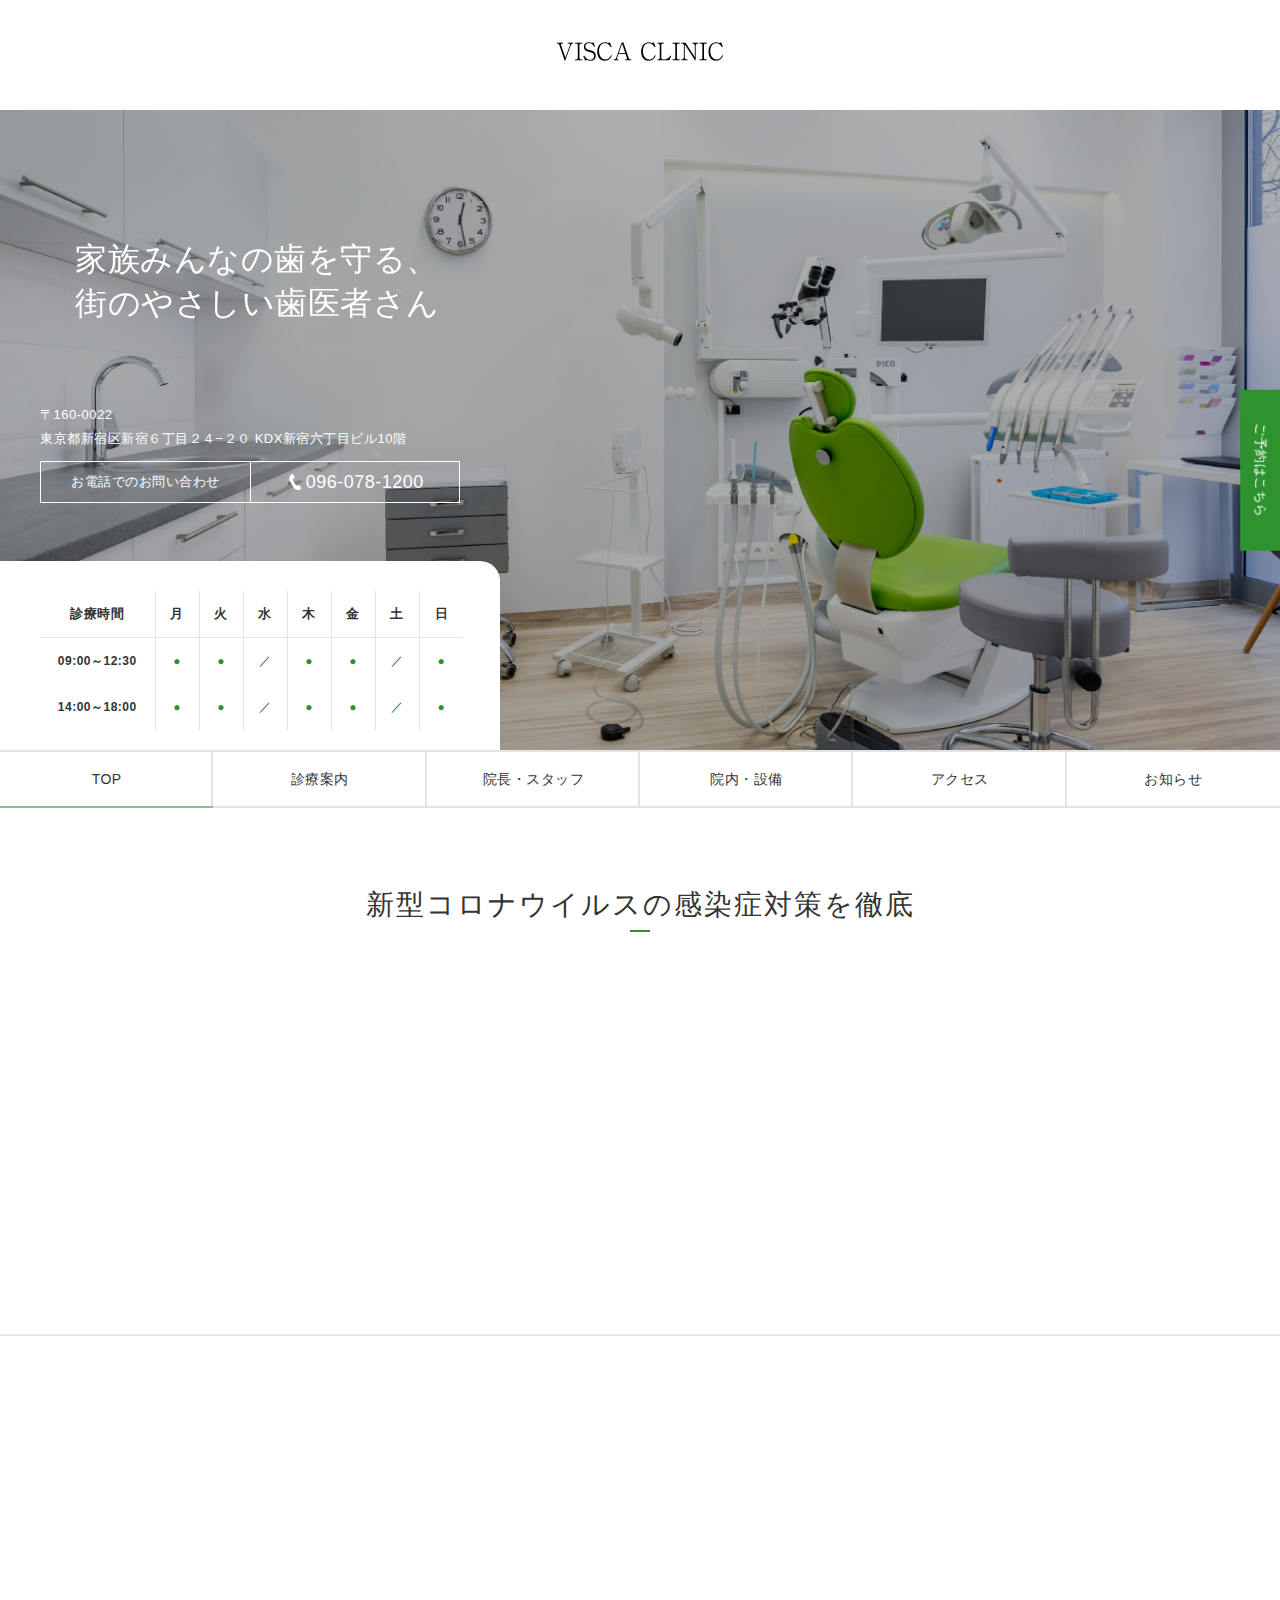
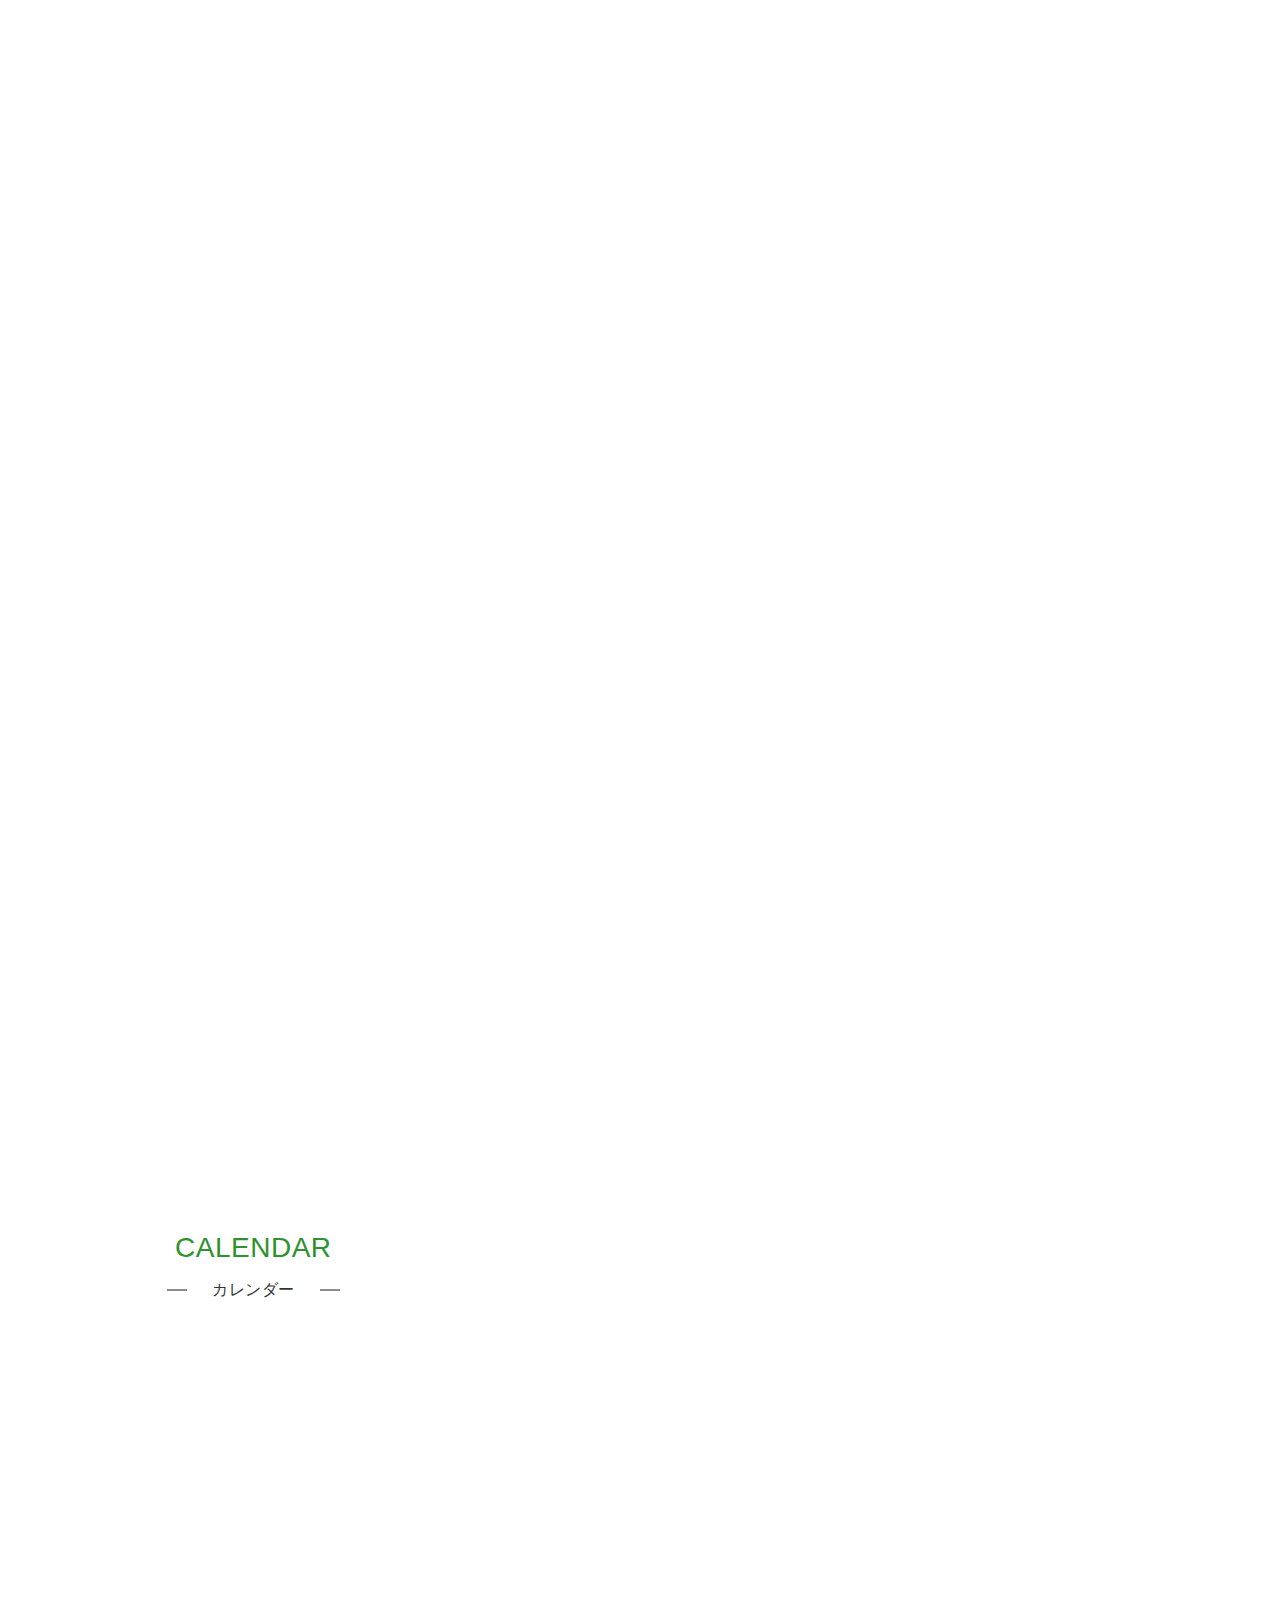
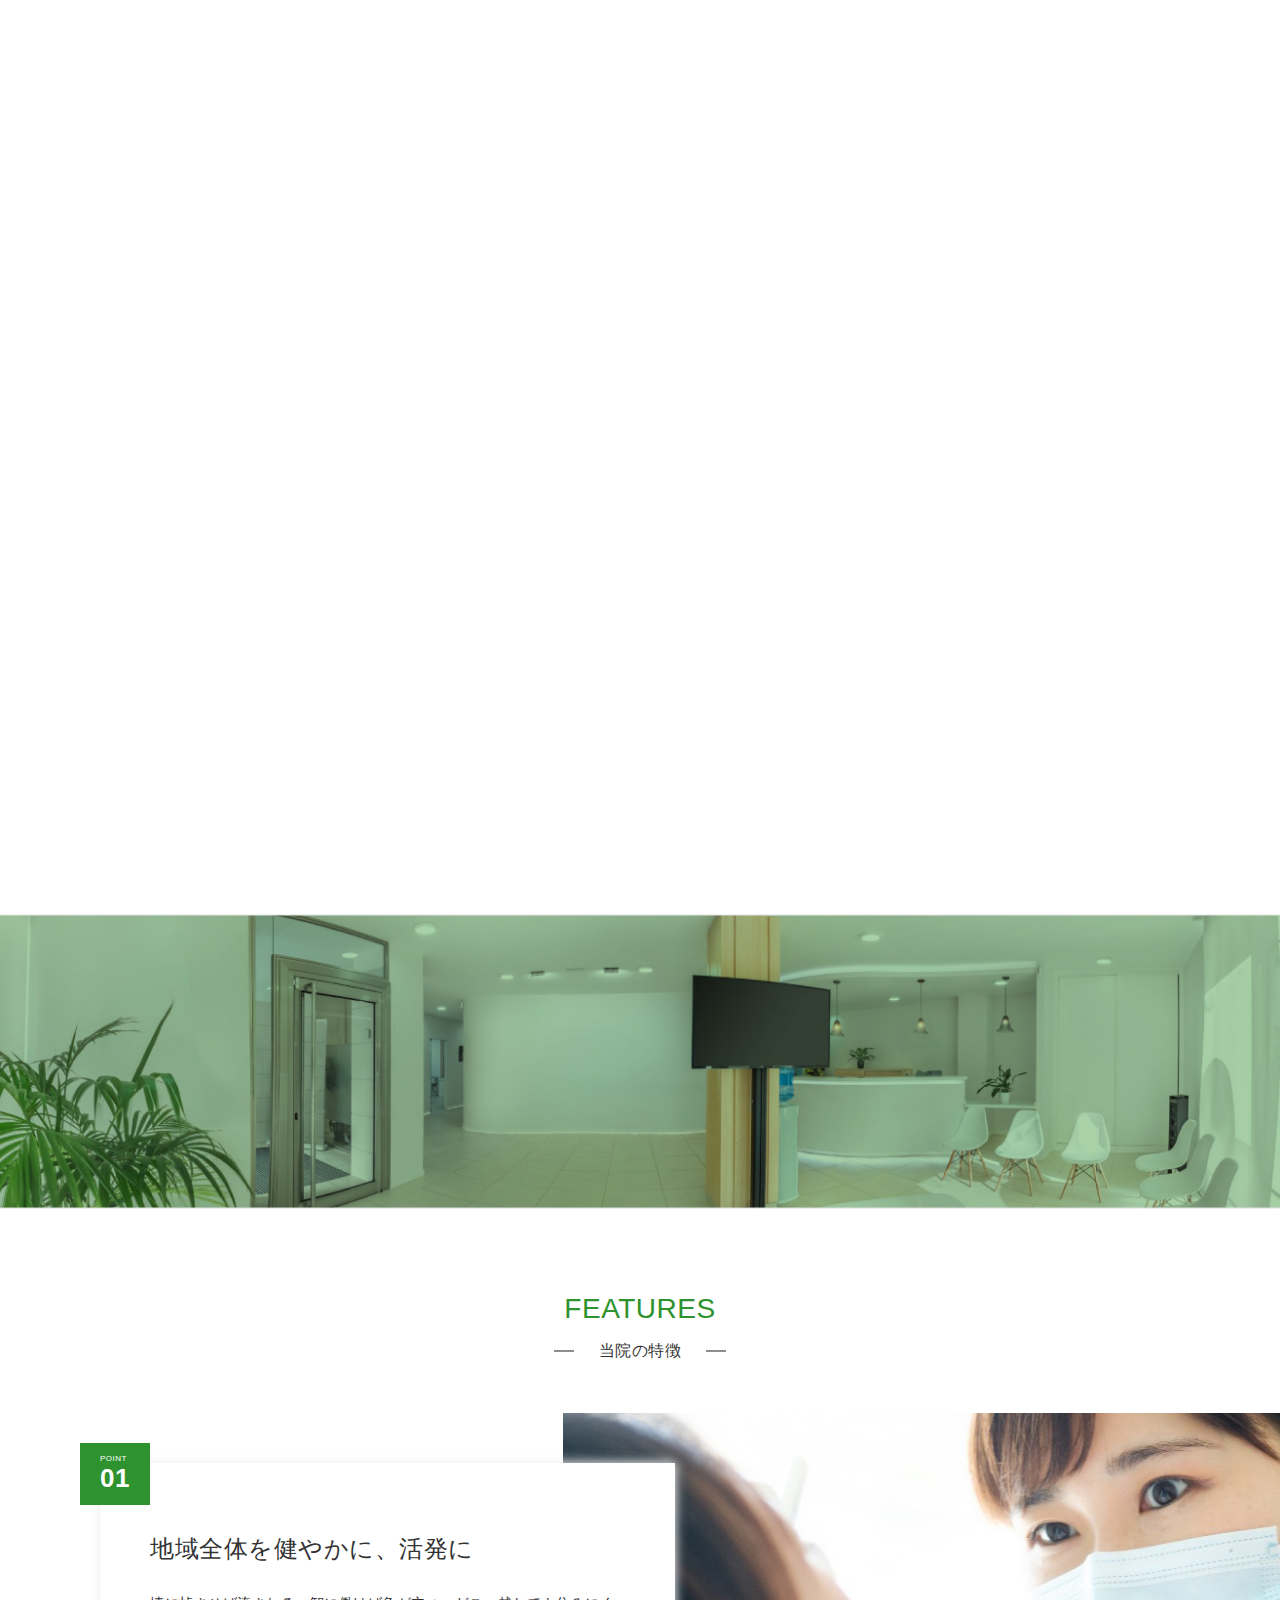
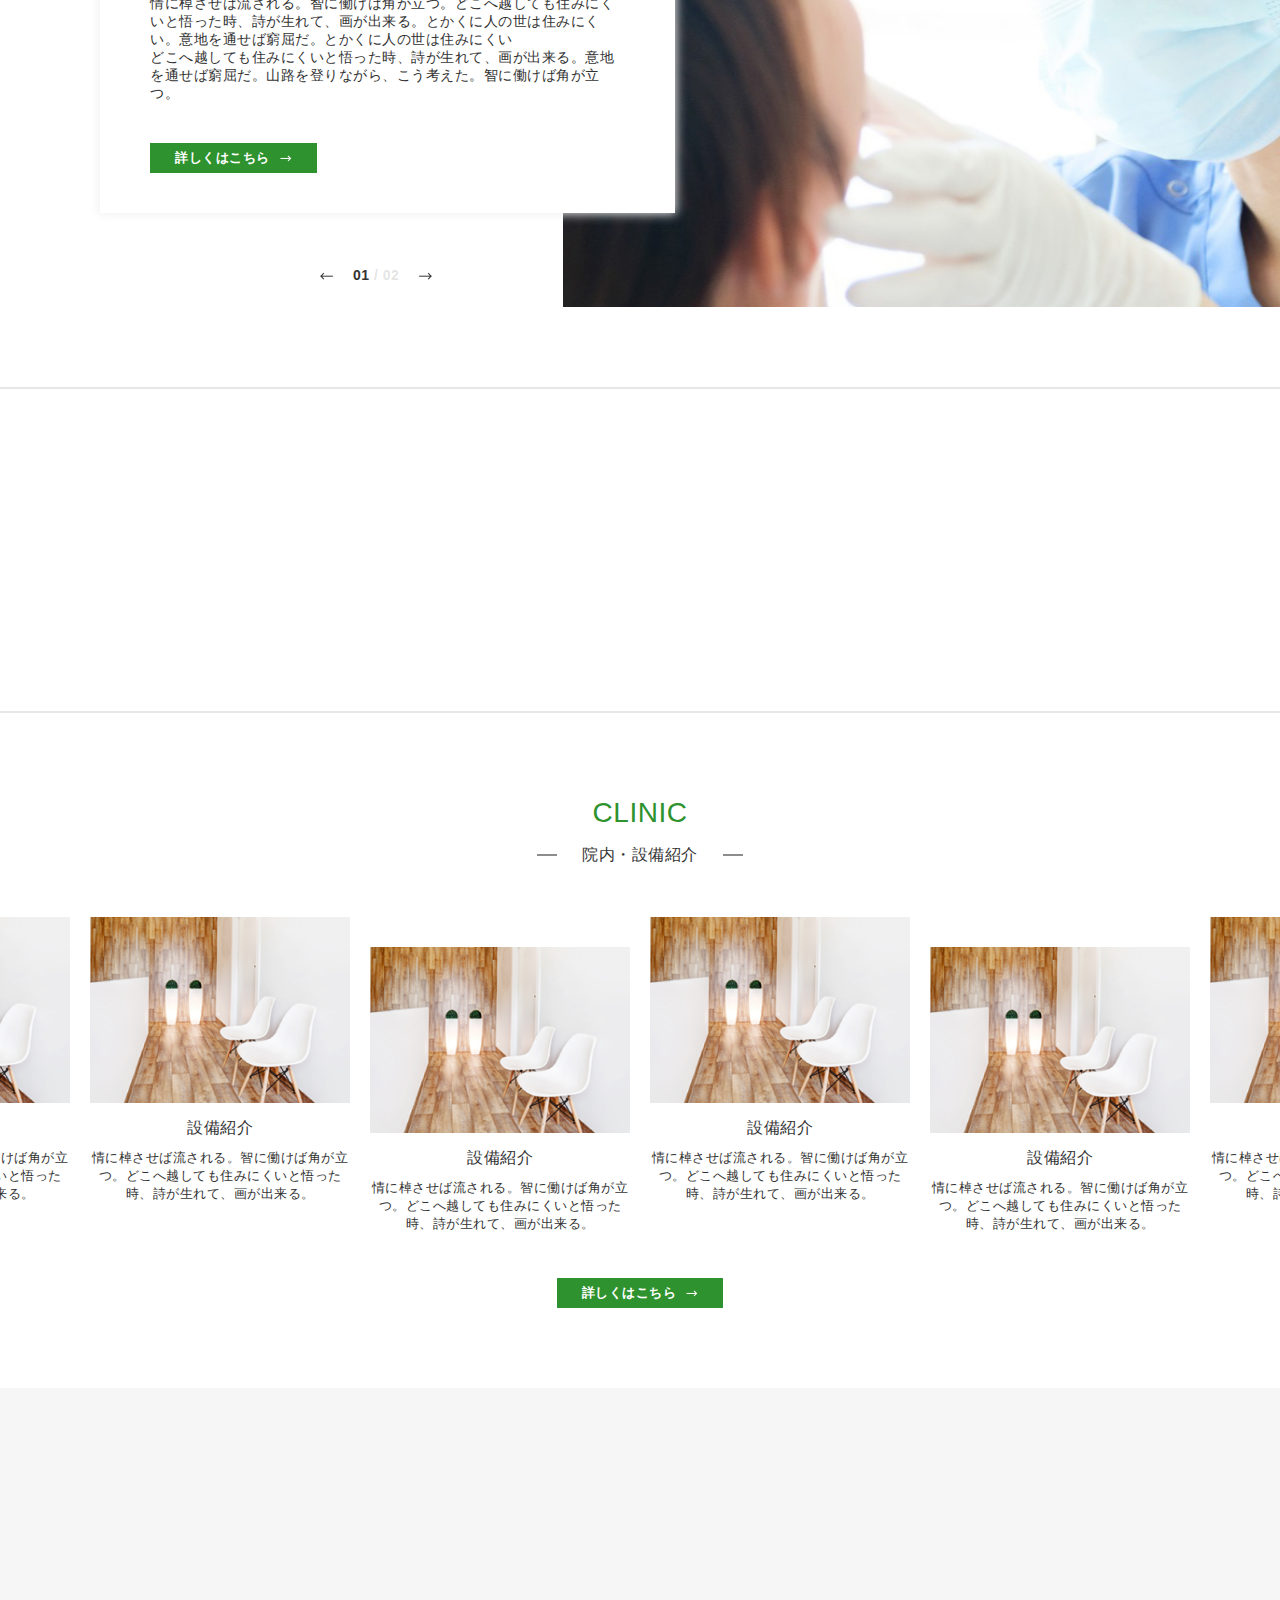
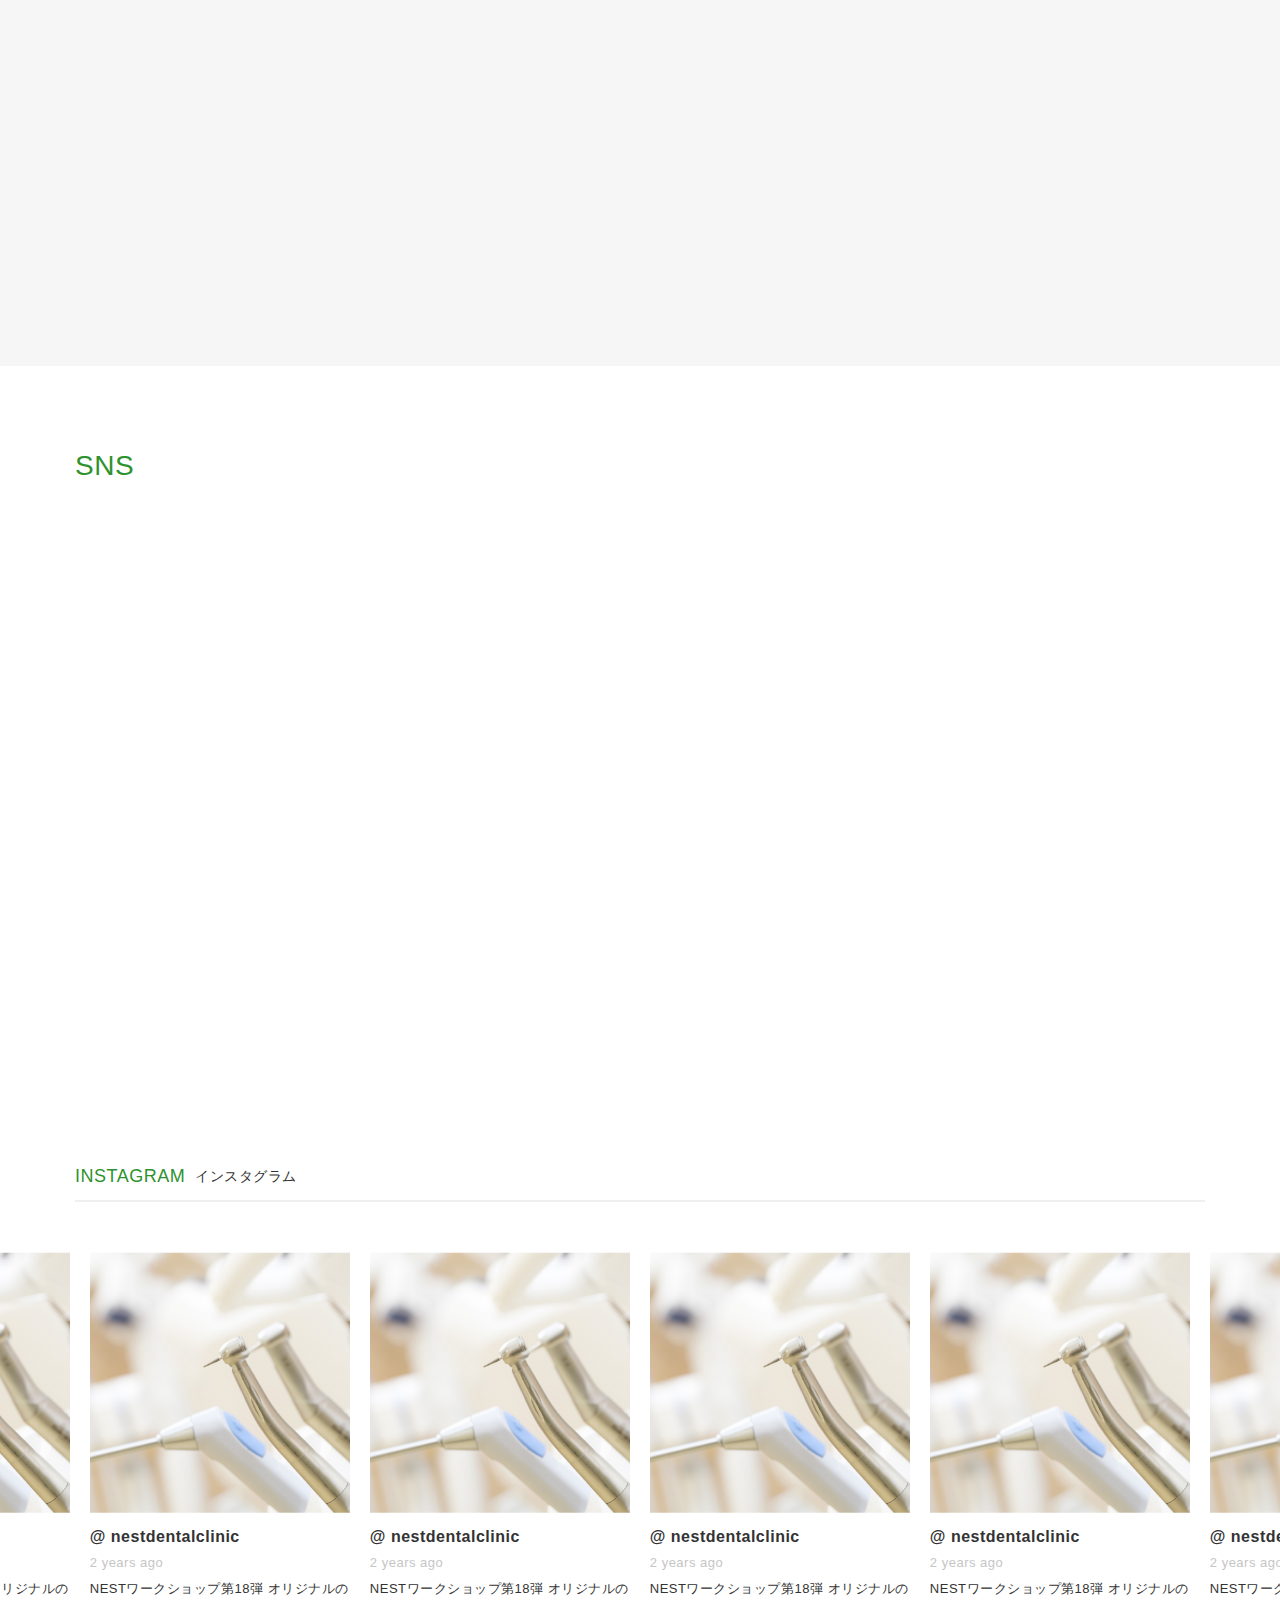
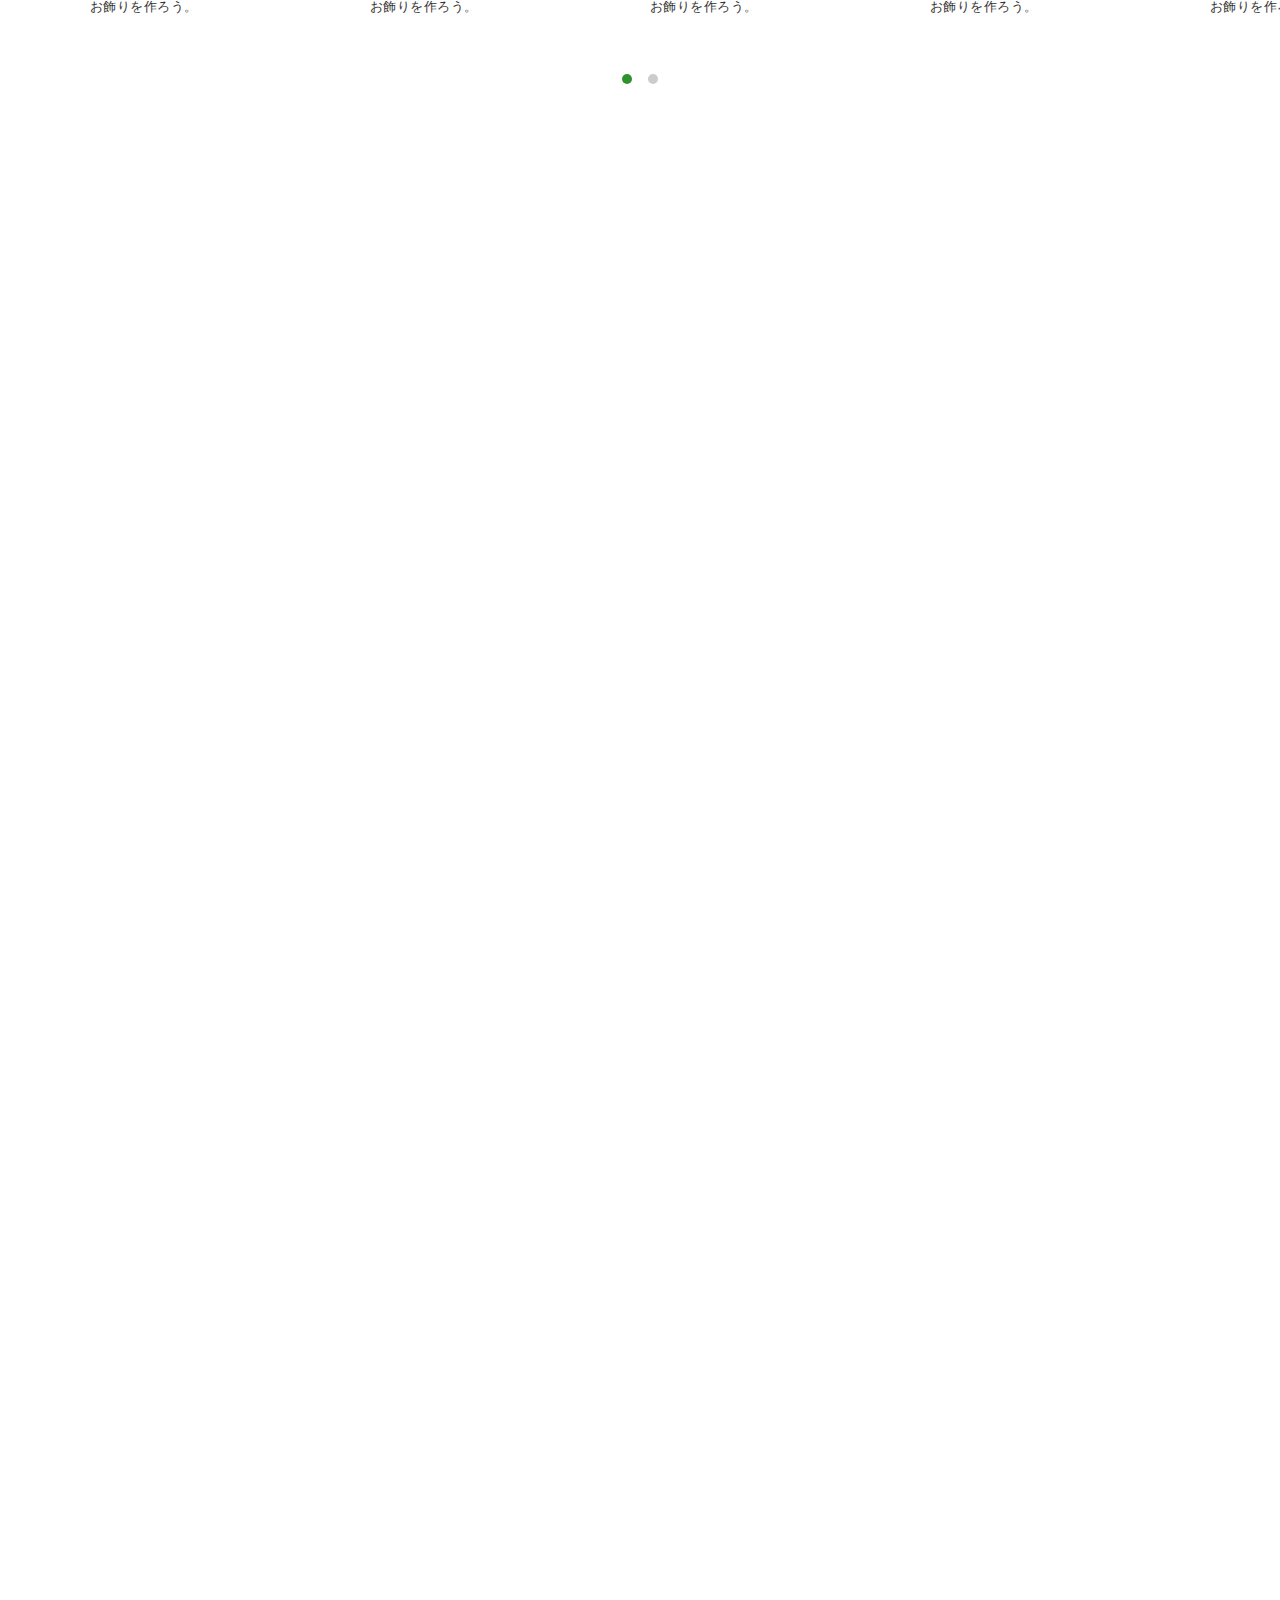
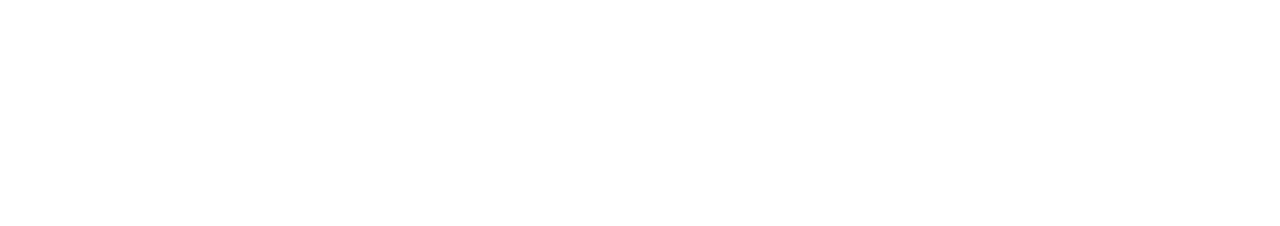
==== index.html @ 3d3ecefe "add project" ====
<!doctype html>
<html lang="en">

<head>
  <meta charset="utf-8">
  <meta name="viewport" content="width=device-width, initial-scale=1, shrink-to-fit=no">
  <meta name="description" content="">
  <meta name="author" content="Hiko Solution">
  <meta name="generator" content="Jekyll v4.0.1">
  <title>Visca clinic</title>

  <link rel="icon" href="./assets/images/favicon.png">

  <!-- Core CSS -->
  <link rel="stylesheet" type="text/css" href="./assets/css/main.css">

</head>

<body>

  <!-- Header -->
  <header class="header">
        <div class="container">
            <div class="header__wrap">
                <div class="logo">
                    <a href="/"><img src="./assets/images/logo.png" alt="logo"></a>
                </div>
                <div class="btn-menu">
                    <span></span>
                </div>
            </div>
        </div>
  </header>
  <!-- end Header -->

  <!-- Content -->
  <main>
      <div class="banner banner--home">
        <div class="main__slider__wrapper">
          <div class="main__slider">
              <div class="item__wrap">
                  <div class="slider__item">
                      <div class="slider__item__thumb dnfix__thumb">
                          <img src="./assets/images/banner-home.jpg" alt="" class="img-fluid">
                      </div>
                      <div class="slider__item__box" data-animate="fadeInLeft" data-animate-delay="600">
                        <div class="container">
                            <p class="slider__item__title">家族みんなの歯を守る、<br>街のやさしい歯医者さん</p>
                        </div>
                      </div>
                  </div>
              </div>
              <div class="item__wrap">
                  <div class="slider__item">
                      <div class="slider__item__thumb dnfix__thumb">
                          <img src="./assets/images/banner-home.jpg" alt="" class="img-fluid">
                      </div>
                      <div class="slider__item__box" data-animate="fadeInLeft" data-animate-delay="600">
                        <div class="container">
                            <p class="slider__item__title">家族みんなの歯を守る、<br>街のやさしい歯医者さん</p>
                        </div>
                      </div>
                  </div>
              </div>
          </div>
          <div class="banner__address">
              <p>〒160-0022 </p>
              <p>東京都新宿区新宿６丁目２４−２０ KDX新宿六丁目ビル10階</p>
              <ul class="banner__address__box list-unstyled text-center d-sm-flex">
                <li class="">お電話でのお問い合わせ</li>
                <li class="d-flex align-items-center justify-content-center -phone"><img src="./assets/images/icon-phone.png" alt=""> 096-078-1200</li>
              </ul>
          </div>
        </div>
        <div class="header__btn__order d-none d-md-block"><a href="">ご予約はこちら</a></div>

        <div class="schedule">
              <table class="table-schedule">
                  <thead>
                  <tr>
                      <th>診療時間</th>
                      <th>月</th>
                      <th>火</th>
                      <th>水</th>
                      <th>木</th>
                      <th>金</th>
                      <th>土</th>
                      <th>日</th>
                  </tr>
                  </thead>
                  <tbody>
                  <tr>
                      <th>09:00～12:30</th>
                      <td class="color-green">●</td>
                      <td class="color-green">●</td>
                      <td>／</td>
                      <td class="color-green">●</td>
                      <td class="color-green">●</td>
                      <td>／</td>
                      <td class="color-green">●</td>
                  </tr>
                  <tr>
                      <th>14:00～18:00</th>
                      <td class="color-green">●</td>
                      <td class="color-green">●</td>
                      <td>／</td>
                      <td class="color-green">●</td>
                      <td class="color-green">●</td>
                      <td>／</td>
                      <td class="color-green">●</td>
                  </tr>
                  </tbody>
              </table>
        </div>
      </div>
      <div class="menu-primary">
            <ul>
                <li class="menu-item active">
                    <a href="#">TOP</a>
                </li>
                <li class="menu-item">
                    <a href="#">診療案内</a>
                </li>
                <li class="menu-item">
                    <a href="#">院長・スタッフ</a>
                </li>
                <li class="menu-item">
                    <a href="#">院内・設備</a>
                </li>
                <li class="menu-item">
                    <a href="#">アクセス</a>
                </li>
                <li class="menu-item">
                    <a href="#">お知らせ</a>
                </li>
            </ul>
        </div>
      <section class="section section--two">
          <div class="container">
              <div class="two-box">
                  <h2 class="title-2 wow fadeInUp">
                      新型コロナウイルスの感染症対策を徹底
                  </h2>
                  <div class="sub wow fadeInUp">情に棹させば流される。智に働けば角が立つ。どこへ越しても住みにくいと悟った時、詩が生れて、画が出来る。<br>
                      とかくに人の世は住みにくい。意地を通せば窮屈だ。</div>
                  <div class="row">
                      <div class="col-md-6 wow fadeInLeft">
                          <div class="text-box">
                              <div class="title">新型コロナウイルスの感染症対策を徹底</div>
                              <p>情に棹させば流される。智に働けば角が立つ。どこへ越しても住みにくいと悟った時、詩が生れて、画が出来る。とかくに人の世は住みにくい。意地を通せば窮屈だ。 とかくに人の世は住みにくい。
                                  どこへ越しても住みにくいと悟った時、詩が生れて、画が出来る。意地を通せば窮屈だ。山路を登りながら、こう考えた。智に働けば角が立つ。
                              </p>
                          </div>
                      </div>
                      <div class="col-md-6 wow fadeInRight">
                          <div class="text-box">
                              <div class="title">新型コロナウイルスの感染症対策を徹底</div>
                              <p>情に棹させば流される。智に働けば角が立つ。どこへ越しても住みにくいと悟った時、詩が生れて、画が出来る。とかくに人の世は住みにくい。意地を通せば窮屈だ。 とかくに人の世は住みにくい。
                                  どこへ越しても住みにくいと悟った時、詩が生れて、画が出来る。意地を通せば窮屈だ。山路を登りながら、こう考えた。智に働けば角が立つ。
                              </p>
                          </div>
                      </div>
                  </div>
              </div>
          </div>
      </section>
      <section class="section section--opening section--border">
          <div class="container">
              <div class="section__title text-center wow fadeInUp">
                  <h2 class="title">OPENING OF THE CLINIC</h2>
                  <div class="sub-title"><span>開院のお知らせ</span></div>
              </div>
              <div class="description text-center wow fadeInUp">東京駅エリアに新規開院するビスカデンタルクリニックです。<br>
                  むし歯・歯周病はもちろん、インプラントや矯正などの専門的な治療もお任せください。どうぞ宜しくお願いいたします。</div>
              <div class="box-open text-center  wow zoomIn">
                  <div class="title">内覧会のお知らせ</div>
                  <div class="content">開院に先がけて院内を見学いただける内覧会を開催いたします。<br>
                      ご予約不要ですのでお気軽にお越しください。</div>
                  <p class="time-open">
                      <span>01/19(火) - 01/20(水)</span>
                      <span>10:00 ～ 20:00</span>
                  </p>
              </div>
              <div class="wrap-article">
                  <div class="article article--new wow fadeInLeft">
                      <div class="title">
                          <div class="left"><span class="text">NEWS</span>ニュース</div>
                          <a href="#">一覧はこちら</a>
                      </div>
                      <ul class="list-new">
                          <li>
                              <div class="meta">2021.01.19 <span>新着情報</span></div>
                              <div class="link">
                                  <a href="#">情に棹させば流される。智に働けば角が立つ。どこへ越しても住みにくいと悟った時、詩が生れて、画が出来る。とかくに人の世は住みにくい。
                                  </a>
                              </div>
                          </li>
                          <li>
                              <div class="meta">2021.01.19 <span>新着情報</span></div>
                              <div class="link">
                                  <a href="#">情に棹させば流される。智に働けば角が立つ。どこへ越しても住みにくいと悟った時、詩が生れて、画が出来る。とかくに人の世は住みにくい。
                                  </a>
                              </div>
                          </li>
                          <li>
                              <div class="meta">2021.01.19 <span>新着情報</span></div>
                              <div class="link">
                                  <a href="#">情に棹させば流される。智に働けば角が立つ。どこへ越しても住みにくいと悟った時、詩が生れて、画が出来る。とかくに人の世は住みにくい。
                                  </a>
                              </div>
                          </li>
                      </ul>
                  </div>
                  <div class="article article--blog  wow fadeInRight">
                      <div class="title">
                          <div class="left"><span class="text">BLOG</span>ブログ</div>
                          <a href="#">一覧はこちら</a>
                      </div>
                      <ul class="list-new style-2">
                          <li>
                              <div class="thumb">
                                  <a href="#">
                                      <img src="./assets/images/blog_image.jpg" alt="blog">
                                  </a>
                              </div>
                              <div class="content">
                                  <div class="meta">2021.01.19</div>
                                  <div class="link">
                                      <a href="#">情に棹させば流される。智に働けば角が立つ。どこへ越しても住みにくいと悟った時、詩が生れて、画が出来る。</a>
                                  </div>
                              </div>
                          </li>
                          <li>
                              <div class="thumb">
                                  <a href="#">
                                      <img src="./assets/images/blog_image.jpg" alt="blog">
                                  </a>
                              </div>
                              <div class="content">
                                  <div class="meta">2021.01.19</div>
                                  <div class="link">
                                      <a href="#">情に棹させば流される。智に働けば角が立つ。どこへ越しても住みにくいと悟った時、詩が生れて、画が出来る。</a>
                                  </div>
                              </div>
                          </li>
                          <li>
                              <div class="thumb">
                                  <a href="#">
                                      <img src="./assets/images/blog_image.jpg" alt="blog">
                                  </a>
                              </div>
                              <div class="content">
                                  <div class="meta">2021.01.19</div>
                                  <div class="link">
                                      <a href="#">情に棹させば流される。智に働けば角が立つ。どこへ越しても住みにくいと悟った時、詩が生れて、画が出来る。</a>
                                  </div>
                              </div>
                          </li>
                      </ul>
                  </div>
              </div>
          </div>
      </section>
      <section class="section section--calendar">
          <div class="container">
              <div class="row">
                  <div class="col-lg-4">
                      <div class="section__title text-center">
                          <h2 class="title">CALENDAR</h2>
                          <div class="sub-title"><span>カレンダー</span></div>
                      </div>
                  </div>
                  <div class="col-lg-8">
                      <div class="calendar-wrap  wow zoomIn">
                          <iframe src="https://calendar.google.com/calendar/embed?height=600&wkst=1&bgcolor=%23ffffff&ctz=Asia%2FTokyo&src=aHQzamxmYWFjNWxmZDYyNjN1bGZoNHRxbDhAZ3JvdXAuY2FsZW5kYXIuZ29vZ2xlLmNvbQ&src=amEuamFwYW5lc2UjaG9saWRheUBncm91cC52LmNhbGVuZGFyLmdvb2dsZS5jb20&color=%23B39DDB&color=%230B8043&showTitle=0&title=VISCA%20CLINIC%20%E3%81%AE%E8%A8%BA%E7%99%82%E3%82%AB%E3%83%AC%E3%83%B3%E3%83%80%E3%83%BC&showTabs=0&showPrint=0&showTz=0&showCalendars=0&showNav=1&showDate=1" style="border: 0" width="100%" height="100%" frameborder="0" scrolling="no"></iframe>
                      </div>
                  </div>
              </div>
          </div>
      </section>
      <section class="section section--contact  wow fadeInUp">
          <div class="container">
              <div class="contact-home">
                  <div class="contact-home__phone">
                      <div class="border-phone">
                          <div class="title"><span>お電話でのご予約</span></div>
                          <div class="phone">
                              <img src="./assets/images/icon-tel.png" alt="icon tel">
                              <a href="tel:0963781200">096-378-1200</a>
                          </div>
                          <p>受付時間 9:00 ～18:00</p>
                          <p class="font-size12">木曜・土曜午後・日・祝日は除く</p>
                      </div>
                  </div>
                  <div class="contact-home__qr">
                      <div class="title"><span>お電話でのご予約</span></div>
                      <div class="code-qr">
                          <div class="icon">
                              <img src="./assets/images/qr.jpg" alt="qr">
                          </div>
                          <div class="content">
                              <p>スマートフォンご利用の方は</p>
                              <p>QRコードの読み込みからもご予約できます。</p>
                          </div>
                      </div>
                      <div class="qr-button">
                          <a href="#" class="button">初診の方はこちら <img src="./assets/images/arrow-button.png" alt="icon"></a>
                          <a href="#" class="button">再診の方はこちら <img src="./assets/images/arrow-button.png" alt="icon"></a>
                      </div>
                  </div>
                  <div class="contact-home__featured">
                      <img src="./assets/images/smartphone.png" alt="phone">
                  </div>
              </div>
          </div>
      </section>
      <section class="section section--great">
          <div class="container">
              <div class="great-wrap">
                  <div class="great-thumb wow fadeInLeft">
                      <img src="./assets/images/doctor.jpg" alt="doctor">
                      <div class="text-center text">
                          院 長 <span>山田 太郎</span>
                      </div>
                  </div>
                  <div class="great-content wow fadeInRight">
                      <h3 class="title">地域全体を健やかに、活発に</h3>
                      <p class="description">情に棹させば流される。智に働けば角が立つ。どこへ越しても住みにくいと悟った時、詩が生れて、画が出来る。とかくに人の世は住みにくい。意地を通せば窮屈だ。 とかくに人の世は住みにくい。<br>
                          どこへ越しても住みにくいと悟った時、詩が生れて、画が出来る。意地を通せば窮屈だ。山路を登りながら、こう考えた。智に働けば角が立つ。
                      </p>
                      <div class="box">
                          <div class="label">院長経歴</div>
                          <div class="box-text">
                              <p><span>2021.01.19</span>テキストテキストテキストテキストテキスト</p>
                              <p><span>2021.01.19</span>テキストテキストテキストテキストテキスト</p>
                          </div>
                          <div class="box-text">
                              <p><span>2021.01.19</span>テキストテキストテキストテキストテキスト</p>
                              <p><span>2021.01.19</span>テキストテキストテキストテキストテキスト</p>
                          </div>
                      </div>
                      <div class="great-button">
                          <a href="#" class="button">詳しくはこちら <img src="./assets/images/arrow-button.png" alt=""></a>
                      </div>
                  </div>
              </div>
          </div>
      </section>
      <section class="section section--image">
          <img src="./assets/images/section-image.jpg" alt="">
      </section>

      <section class="section section--features">
          <div class="section__title text-center">
              <h2 class="title">FEATURES</h2>
              <div class="sub-title"><span>当院の特徴</span></div>
          </div>
          <div class="sc__wrap">
              <div class="features__slider" data-flickity='{ "autoPlay": true ,"cellAlign": "left", "contain": true, "wrapAround": true, "groupCells": true, "pageDots": false,"prevNextButtons": false }'>
                  <div class="slider__item">
                    <div class="slider__item__wrap">
                      <div class="slider__item__thumb dnfix__thumb">
                          <img src="./assets/images/feature_01.jpg" alt="" class="img-fluid">
                      </div>
                      <div class="slider__item__box">
                          <div class="slider__item__date">
                              <p class="-text">point</p>
                              <p class="-number">01</p>
                          </div>
                          <p class="slider__item__title">地域全体を健やかに、活発に</p>
                          <div class="slider__item__sub">
                              <p>情に棹させば流される。智に働けば角が立つ。どこへ越しても住みにくいと悟った時、詩が生れて、画が出来る。とかくに人の世は住みにくい。意地を通せば窮屈だ。とかくに人の世は住みにくい<br>
                                  どこへ越しても住みにくいと悟った時、詩が生れて、画が出来る。意地を通せば窮屈だ。山路を登りながら、こう考えた。智に働けば角が立つ。
                              </p>
                          </div>
                          <a href="#" class="slider__item__readmore">詳しくはこちら<img src="./assets/images/icon-next-white.png" alt=""></a>
                      </div>
                    </div>
                  </div>
                  <div class="slider__item">
                    <div class="slider__item__wrap">
                      <div class="slider__item__thumb dnfix__thumb">
                          <img src="./assets/images/feature_01.jpg" alt="" class="img-fluid">
                      </div>
                      <div class="slider__item__box">
                          <div class="slider__item__date">
                              <p class="-text">point</p>
                              <p class="-number">02</p>
                          </div>
                          <p class="slider__item__title">地域全体を健やかに、活発に</p>
                          <div class="slider__item__sub">
                              <p>情に棹させば流される。智に働けば角が立つ。どこへ越しても住みにくいと悟った時、詩が生れて、画が出来る。とかくに人の世は住みにくい。意地を通せば窮屈だ。とかくに人の世は住みにくい<br>
                                  どこへ越しても住みにくいと悟った時、詩が生れて、画が出来る。意地を通せば窮屈だ。山路を登りながら、こう考えた。智に働けば角が立つ。
                              </p>
                          </div>
                          <a href="#" class="slider__item__readmore">詳しくはこちら<img src="./assets/images/icon-next-white.png" alt=""></a>
                      </div>
                    </div>
                  </div>
              </div>
              <div class="slider__nav d-flex align-items-center">
                  <div class="slider__prev slick__arrow"><img src="./assets/images/icon-prev.png" alt=""></div>
                  <div class="slider__number"> <span class="slider__number--current">01</span> / <span class="slider__number--totals">02</span> </div>
                  <div class="slider__next slick__arrow"><img src="./assets/images/icon-next.png" alt=""></div>
              </div>
          </div>
      </section>


      <section id="sectionService" class="section section--service">
          <div class="service">
              <div class="service__title wow fadeInLeft">
                  <div class="section__title text-center">
                      <h2 class="title">SERVICE</h2>
                      <div class="sub-title"><span>診療案内</span></div>
                  </div>
              </div>
              <div class="service__table wow fadeInRight">
                  <ul>
                      <li><div class="item">むし歯</div></li>
                      <li><div class="item">歯周病</div></li>
                      <li><div class="item">根幹治療</div></li>
                      <li><div class="item">入れ歯</div></li>
                      <li><div class="item">予防クリーニング</div></li>
                      <li><div class="item">小児歯科</div></li>
                      <li><div class="item">口膣外科</div></li>
                      <li><div class="item">顎関節症</div></li>
                      <li><div class="item">親知らず</div></li>
                      <li><div class="item">審美歯科</div></li>
                      <li><div class="item">ホワイトニング</div></li>
                      <li><div class="item">インプラント</div></li>
                      <li></li>
                      <li></li>
                      <li></li>
                  </ul>
              </div>
          </div>
      </section>

      <section class="section section--clinic">
        <div class="section__title text-center">
            <h2 class="title">CLINIC</h2>
            <div class="sub-title"><span>院内・設備紹介</span></div>
        </div>
        <div class="sc__wrap">
            <div class="clinic__slider" data-flickity='{ "autoPlay": true ,"cellAlign": "center", "contain": true, "wrapAround": true, "groupCells": true, "pageDots": false,"prevNextButtons": false }'>
                <div class="item__wrap">
                    <div class="slider__item">
                        <div class="slider__item__thumb dnfix__thumb">
                            <img src="./assets/images/item-clinic.png" alt="" class="img-fluid">
                        </div>
                        <div class="slider__item__box">
                            <p class="slider__item__title">設備紹介</p>
                            <div class="slider__item__sub">
                                情に棹させば流される。智に働けば角が立つ。どこへ越しても住みにくいと悟った時、詩が生れて、画が出来る。
                            </div>
                        </div>
                    </div>
                </div>
                <div class="item__wrap">
                    <div class="slider__item">
                        <div class="slider__item__thumb dnfix__thumb">
                            <img src="./assets/images/item-clinic.png" alt="" class="img-fluid">
                        </div>
                        <div class="slider__item__box">
                            <p class="slider__item__title">設備紹介</p>
                            <div class="slider__item__sub">
                                情に棹させば流される。智に働けば角が立つ。どこへ越しても住みにくいと悟った時、詩が生れて、画が出来る。
                            </div>
                        </div>
                    </div>
                </div>
                <div class="item__wrap">
                    <div class="slider__item">
                        <div class="slider__item__thumb dnfix__thumb">
                            <img src="./assets/images/item-clinic.png" alt="" class="img-fluid">
                        </div>
                        <div class="slider__item__box">
                            <p class="slider__item__title">設備紹介</p>
                            <div class="slider__item__sub">
                                情に棹させば流される。智に働けば角が立つ。どこへ越しても住みにくいと悟った時、詩が生れて、画が出来る。
                            </div>
                        </div>
                    </div>
                </div>
                <div class="item__wrap">
                    <div class="slider__item">
                        <div class="slider__item__thumb dnfix__thumb">
                            <img src="./assets/images/item-clinic.png" alt="" class="img-fluid">
                        </div>
                        <div class="slider__item__box">
                            <p class="slider__item__title">設備紹介</p>
                            <div class="slider__item__sub">
                                情に棹させば流される。智に働けば角が立つ。どこへ越しても住みにくいと悟った時、詩が生れて、画が出来る。
                            </div>
                        </div>
                    </div>
                </div>
                <div class="item__wrap">
                    <div class="slider__item">
                        <div class="slider__item__thumb dnfix__thumb">
                            <img src="./assets/images/item-clinic.png" alt="" class="img-fluid">
                        </div>
                        <div class="slider__item__box">
                            <p class="slider__item__title">設備紹介</p>
                            <div class="slider__item__sub">
                                情に棹させば流される。智に働けば角が立つ。どこへ越しても住みにくいと悟った時、詩が生れて、画が出来る。
                            </div>
                        </div>
                    </div>
                </div>
                <div class="item__wrap">
                    <div class="slider__item">
                        <div class="slider__item__thumb dnfix__thumb">
                            <img src="./assets/images/item-clinic.png" alt="" class="img-fluid">
                        </div>
                        <div class="slider__item__box">
                            <p class="slider__item__title">設備紹介</p>
                            <div class="slider__item__sub">
                                情に棹させば流される。智に働けば角が立つ。どこへ越しても住みにくいと悟った時、詩が生れて、画が出来る。
                            </div>
                        </div>
                    </div>
                </div>
                <div class="item__wrap">
                    <div class="slider__item">
                        <div class="slider__item__thumb dnfix__thumb">
                            <img src="./assets/images/item-clinic.png" alt="" class="img-fluid">
                        </div>
                        <div class="slider__item__box">
                            <p class="slider__item__title">設備紹介</p>
                            <div class="slider__item__sub">
                                情に棹させば流される。智に働けば角が立つ。どこへ越しても住みにくいと悟った時、詩が生れて、画が出来る。
                            </div>
                        </div>
                    </div>
                </div>

            </div>
            <div class="text-center">
                <a href="#" class="sc__readmore">詳しくはこちら<img src="./assets/images/icon-next-white.png" alt=""></a>
            </div>
        </div>
      </section>

      <section class="section section--infomation">
          <div class="wrap-info">
              <ul class="list-info  wow fadeInUp">
                  <li>
                      <div class="title">医院名</div>
                      <p>ビスカ歯科クリニック</p>
                  </li>
                  <li>
                      <div class="title">所在地</div>
                      <p>〒160-0022 <br>東京都新宿区新宿6-24-20<br> KDX新宿6丁目ビル10F</p>
                  </li>
                  <li>
                      <div class="title">電話番号</div>
                      <p><a href="tel:0352925151">03-5292-5151</a></p>
                  </li>
                  <li>
                      <div class="title">URL</div>
                      <p>http://●●●.com</p>
                  </li>
                  <li>
                      <div class="title">診療内容</div>
                      <p>歯 科</p>
                  </li>
                  <li>
                      <div class="title">説明</div>
                      <p>土日診療・女性歯科医師在籍・東新宿駅から徒歩5分の【ビスカ歯科クリニック】です。<br>
                          重度の歯周病治療・インプラントといった高度な治療もお任せください。CT・マイクロスコープを使用した精密な歯科治療を行います。</p>
                  </li>
              </ul>
          </div>
      </section>
      <section class="section section--sns">
          <div class="container">
              <div class="section__title">
                  <h2 class="title">SNS</h2>
              </div>
              <div class="socials">
                  <div class="socials__item wow fadeInLeft">
                      <div class="title title-section-2"><span>FACEBOOK</span>フェイスブック</div>
                      <div class="link">
                          <div id="fb-root"></div>
                          <script async defer crossorigin="anonymous" src="https://connect.facebook.net/ja_JP/sdk.js#xfbml=1&version=v9.0" nonce="3QRTzZOk"></script>
                          <div class="fb-page" data-href="https://www.facebook.com/%E6%97%A5%E6%9C%AC%E3%83%93%E3%82%B9%E3%82%AB%E6%A0%AA%E5%BC%8F%E4%BC%9A%E7%A4%BE-341352426001932/" data-tabs="timeline" data-width="500" style="width: 100%;" data-height="360" data-small-header="false" data-adapt-container-width="true" data-hide-cover="false" data-show-facepile="true">
                              <blockquote cite="https://www.facebook.com/%E6%97%A5%E6%9C%AC%E3%83%93%E3%82%B9%E3%82%AB%E6%A0%AA%E5%BC%8F%E4%BC%9A%E7%A4%BE-341352426001932/" class="fb-xfbml-parse-ignore">
                                  <a href="https://www.facebook.com/%E6%97%A5%E6%9C%AC%E3%83%93%E3%82%B9%E3%82%AB%E6%A0%AA%E5%BC%8F%E4%BC%9A%E7%A4%BE-341352426001932/">日本ビスカ株式会社</a>
                              </blockquote>
                          </div>
                      </div>
                  </div>
                  <div class="socials__item wow fadeInRight">
                      <div class="title title-section-2"><span>TWITTER</span>ツイッター</div>
                      <div class="link">
                          <a class="twitter-timeline" href="https://twitter.com/Hpseisaku_VISCA?ref_src=twsrc%5Etfw" data-height="330" style="width: 100%;">Tweets by Hpseisaku_VISCA</a> <script async src="https://platform.twitter.com/widgets.js" charset="utf-8"></script>
                      </div>
                  </div>
              </div>
          </div>
      </section>
      <section class="section section--instagram">
            <div class="container">
                <div class="title title-section-2"><span>INSTAGRAM</span>インスタグラム</div>
            </div>
          <div class="sc__wrap">
              <div class="instagram__slider" data-flickity='{ "autoPlay": true ,"cellAlign": "center", "contain": true, "wrapAround": true, "groupCells": true, "pageDots": true,"prevNextButtons": false }'>
                  <div class="item__wrap">
                      <div class="slider__item">
                          <div class="slider__item__thumb dnfix__thumb">
                              <img src="./assets/images/insta.jpg" alt="" class="img-fluid">
                          </div>
                          <div class="slider__item__box">
                              <p class="slider__item__title">@ nestdentalclinic</p>
                              <p class="slider__item__date">2 years ago</p>
                              <div class="slider__item__sub">NESTワークショップ第18弾 オリジナルのお飾りを作ろう。</div>
                          </div>
                      </div>
                  </div>
                  <div class="item__wrap">
                      <div class="slider__item">
                          <div class="slider__item__thumb dnfix__thumb">
                              <img src="./assets/images/insta.jpg" alt="" class="img-fluid">
                          </div>
                          <div class="slider__item__box">
                              <p class="slider__item__title">@ nestdentalclinic</p>
                              <p class="slider__item__date">2 years ago</p>
                              <div class="slider__item__sub">NESTワークショップ第18弾 オリジナルのお飾りを作ろう。</div>
                          </div>
                      </div>
                  </div>
                  <div class="item__wrap">
                      <div class="slider__item">
                          <div class="slider__item__thumb dnfix__thumb">
                              <img src="./assets/images/insta.jpg" alt="" class="img-fluid">
                          </div>
                          <div class="slider__item__box">
                              <p class="slider__item__title">@ nestdentalclinic</p>
                              <p class="slider__item__date">2 years ago</p>
                              <div class="slider__item__sub">NESTワークショップ第18弾 オリジナルのお飾りを作ろう。</div>
                          </div>
                      </div>
                  </div>
                  <div class="item__wrap">
                      <div class="slider__item">
                          <div class="slider__item__thumb dnfix__thumb">
                              <img src="./assets/images/insta.jpg" alt="" class="img-fluid">
                          </div>
                          <div class="slider__item__box">
                              <p class="slider__item__title">@ nestdentalclinic</p>
                              <p class="slider__item__date">2 years ago</p>
                              <div class="slider__item__sub">NESTワークショップ第18弾 オリジナルのお飾りを作ろう。</div>
                          </div>
                      </div>
                  </div>
                  <div class="item__wrap">
                      <div class="slider__item">
                          <div class="slider__item__thumb dnfix__thumb">
                              <img src="./assets/images/insta.jpg" alt="" class="img-fluid">
                          </div>
                          <div class="slider__item__box">
                              <p class="slider__item__title">@ nestdentalclinic</p>
                              <p class="slider__item__date">2 years ago</p>
                              <div class="slider__item__sub">NESTワークショップ第18弾 オリジナルのお飾りを作ろう。</div>
                          </div>
                      </div>
                  </div>
                  <div class="item__wrap">
                      <div class="slider__item">
                          <div class="slider__item__thumb dnfix__thumb">
                              <img src="./assets/images/insta.jpg" alt="" class="img-fluid">
                          </div>
                          <div class="slider__item__box">
                              <p class="slider__item__title">@ nestdentalclinic</p>
                              <p class="slider__item__date">2 years ago</p>
                              <div class="slider__item__sub">NESTワークショップ第18弾 オリジナルのお飾りを作ろう。</div>
                          </div>
                      </div>
                  </div>
                  <div class="item__wrap">
                      <div class="slider__item">
                          <div class="slider__item__thumb dnfix__thumb">
                              <img src="./assets/images/insta.jpg" alt="" class="img-fluid">
                          </div>
                          <div class="slider__item__box">
                              <p class="slider__item__title">@ nestdentalclinic</p>
                              <p class="slider__item__date">2 years ago</p>
                              <div class="slider__item__sub">NESTワークショップ第18弾 オリジナルのお飾りを作ろう。</div>
                          </div>
                      </div>
                  </div>
                  <div class="item__wrap">
                      <div class="slider__item">
                          <div class="slider__item__thumb dnfix__thumb">
                              <img src="./assets/images/insta.jpg" alt="" class="img-fluid">
                          </div>
                          <div class="slider__item__box">
                              <p class="slider__item__title">@ nestdentalclinic</p>
                              <p class="slider__item__date">2 years ago</p>
                              <div class="slider__item__sub">NESTワークショップ第18弾 オリジナルのお飾りを作ろう。</div>
                          </div>
                      </div>
                  </div>

              </div>
          </div>
      </section>
      <section class="section section--visca-clinic  wow fadeInUp">
          <div class="container">
              <div class="clinic">
                  <div class="clinic__content">
                      <img src="./assets/images/logo.png" alt="logo">
                      <div class="schedule">
                          <table class="table-schedule">
                              <thead>
                              <tr>
                                  <th>診療時間</th>
                                  <th>月</th>
                                  <th>火</th>
                                  <th>水</th>
                                  <th>木</th>
                                  <th>金</th>
                                  <th>土</th>
                                  <th>日</th>
                              </tr>
                              </thead>
                              <tbody>
                              <tr>
                                  <th>09:00～12:30</th>
                                  <td class="color-green">●</td>
                                  <td class="color-green">●</td>
                                  <td>／</td>
                                  <td class="color-green">●</td>
                                  <td class="color-green">●</td>
                                  <td>／</td>
                                  <td class="color-green">●</td>
                              </tr>
                              <tr>
                                  <th>14:00～18:00</th>
                                  <td class="color-green">●</td>
                                  <td class="color-green">●</td>
                                  <td>／</td>
                                  <td class="color-green">●</td>
                                  <td class="color-green">●</td>
                                  <td>／</td>
                                  <td class="color-green">●</td>
                              </tr>
                              </tbody>
                          </table>
                      </div>
                      <div class="text">
                          <p>休診日：日・祝日 ★：土曜は隔週での診療です。 </p>
                          <div class="phone">
                              <img src="./assets/images/icon-tel.png" alt="icon tel">
                              <a href="tel:0963781200">096-378-1200</a>
                          </div>
                          <p>〒160-0022<br> 東京都新宿区新宿６丁目２４−２０ KDX新宿六丁目ビル10階</p>
                          <a href="#" class="button">WEB予約はこちら <img src="./assets/images/arrow-button.png" alt="icon"></a>
                      </div>
                  </div>
                  <ul class="clinic__list">
                      <li>
                          <h3 class="title">
                              <a href="#">各種保険取り扱い</a>
                          </h3>
                          <p>情に棹させば流される。智に働けば角が立つ。どこへ越しても住みにくいと悟った時、詩が生れて、画が出来る。情に棹させば流される。智に働けば角が立つ。どこへ越しても住みにくいと悟った時、詩が生れて、画が出来る。</p>
                      </li>
                      <li>
                          <h3 class="title">
                              <a href="#">各種保険取り扱い</a>
                          </h3>
                          <p>情に棹させば流される。智に働けば角が立つ。どこへ越しても住みにくいと悟った時、詩が生れて、画が出来る。情に棹させば流される。智に働けば角が立つ。どこへ越しても住みにくいと悟った時、詩が生れて、画が出来る。</p>
                      </li>
                      <li>
                          <h3 class="title">
                              <a href="#">各種保険取り扱い</a>
                          </h3>
                          <p>情に棹させば流される。智に働けば角が立つ。どこへ越しても住みにくいと悟った時、詩が生れて、画が出来る。情に棹させば流される。智に働けば角が立つ。どこへ越しても住みにくいと悟った時、詩が生れて、画が出来る。</p>
                      </li>
                  </ul>
              </div>
          </div>
      </section>
      <section class="section section--maps  wow fadeInUp">
          <img src="./assets/images/map-home.jpg" alt="maps">
      </section>
      <section class="section section--contact  wow fadeInUp">
          <div class="container">
              <div class="contact-home">
                  <div class="contact-home__phone">
                      <div class="border-phone">
                          <div class="title"><span>お電話でのご予約</span></div>
                          <div class="phone">
                              <img src="./assets/images/icon-tel.png" alt="icon tel">
                              <a href="tel:0963781200">096-378-1200</a>
                          </div>
                          <p>受付時間 9:00 ～18:00</p>
                          <p class="font-size12">木曜・土曜午後・日・祝日は除く</p>
                      </div>
                  </div>
                  <div class="contact-home__qr">
                      <div class="title"><span>お電話でのご予約</span></div>
                      <div class="code-qr">
                          <div class="icon">
                              <img src="./assets/images/qr.jpg" alt="qr">
                          </div>
                          <div class="content">
                              <p>スマートフォンご利用の方は</p>
                              <p>QRコードの読み込みからもご予約できます。</p>
                          </div>
                      </div>
                      <div class="qr-button">
                          <a href="#" class="button">初診の方はこちら <img src="./assets/images/arrow-button.png" alt="icon"></a>
                          <a href="#" class="button">再診の方はこちら <img src="./assets/images/arrow-button.png" alt="icon"></a>
                      </div>
                  </div>
                  <div class="contact-home__featured">
                      <img src="./assets/images/smartphone.png" alt="phone">
                  </div>
              </div>
          </div>
      </section>
  </main>
  <!-- end Content -->

  <!-- Footer -->
  <footer class="footer wow fadeInUp">
        <div class="footer__menu">
            <ul>
                <li><a href="#">トップ</a></li>
                <li><a href="#">診療案内</a></li>
                <li><a href="#">院長・スタッフ</a></li>
                <li><a href="#">院内・設備</a></li>
                <li><a href="#">アクセス</a></li>
                <li><a href="#">お知らせ</a></li>
            </ul>
        </div>
      <div class="footer__bottom text-center">
            <p>Copyright © 2020 VISCA.All Rights Reserved.</p>
      </div>
  </footer>
  <div class="nav-mobile">
      <ul class="nav-mobile__list">
          <li class="item">
              <a href="#" class="show-sub">診療案内 <span class="icon show-sub"></span></a>
              <ul class="menu-sub">
                  <li class="item">
                      <a href="#sectionService" class="link">むし歯 <img src="./assets/images/arrow-menu.png" alt=""></a>
                  </li>
                  <li class="item">
                      <a href="#" class="link">歯周病 <img src="./assets/images/arrow-menu.png" alt=""></a>
                  </li>
                  <li class="item">
                      <a href="#" class="link">根幹治療 <img src="./assets/images/arrow-menu.png" alt=""></a>
                  </li>
                  <li class="item">
                      <a href="#" class="link">入れ歯 <img src="./assets/images/arrow-menu.png" alt=""></a>
                  </li>
                  <li class="item">
                      <a href="#" class="link">予防クリーニング <img src="./assets/images/arrow-menu.png" alt=""></a>
                  </li>
                  <li class="item">
                      <a href="#" class="link">小児歯科 <img src="./assets/images/arrow-menu.png" alt=""></a>
                  </li>
                  <li class="item">
                      <a href="#" class="link">口腔外科 <img src="./assets/images/arrow-menu.png" alt=""></a>
                  </li>
                  <li class="item">
                      <a href="#" class="link">顎関節症 <img src="./assets/images/arrow-menu.png" alt=""></a>
                  </li>
                  <li class="item" class="link">
                      <a href="#">親知らず <img src="./assets/images/arrow-menu.png" alt=""></a>
                  </li>
                  <li class="item" class="link">
                      <a href="#">審美歯科 <img src="./assets/images/arrow-menu.png" alt=""></a>
                  </li>
                  <li class="item" class="link">
                      <a href="#">ホワイトニング <img src="./assets/images/arrow-menu.png" alt=""></a>
                  </li>
                  <li class="item" class="link">
                      <a href="#">インプラント <img src="./assets/images/arrow-menu.png" alt=""></a>
                  </li>
              </ul>
          </li>
          <li class="item">
              <a href="#" class="link">院長・スタッフ <img src="./assets/images/arrow-menu.png" alt=""></a>
          </li>
          <li class="item">
              <a href="#" class="link">院内・設備 <img src="./assets/images/arrow-menu.png" alt=""></a>
          </li>
          <li class="item">
              <a href="#" class="link">アクセス <img src="./assets/images/arrow-menu.png" alt=""></a>
          </li>
          <li class="item">
              <a href="#" class="link">お知らせ <img src="./assets/images/arrow-menu.png" alt=""></a>
          </li>
      </ul>
      <ul class="socials-list">
          <li>
              <a href="#"><img src="./assets/images/facebook.png" alt=""></a>
          </li>
          <li>
              <a href="#"><img src="./assets/images/twitter.png" alt=""></a>
          </li>
          <li>
              <a href="#"><img src="./assets/images/instagram.png" alt=""></a>
          </li>
      </ul>
  </div>
  <div class="pagetop">
    <a href="#">Top</a>
  </div>
  <!-- end Footer -->
  <script src="./assets/libs/jquery-3.5.1.slim/jquery-3.5.1.slim.min.js"></script>
  <script src="./assets/libs/bootstrap/js/bootstrap.bundle.js"></script>
  <script src="./assets/libs/wowjs/js/wow.min.js"></script>
  <script src="./assets/libs/flickity/flickity.pkgd.min.js"></script>
  <script src="./assets/js/main.js"></script>

  <script>
    var $slider = $('.main__slider').flickity({
      wrapAround: true,
      imagesLoaded: true,
      autoPlay : true,
      cellAlign: "center",
      dragThreshold:15,
      rightToLeft:false,
      adaptiveHeight:true,
      prevNextButtons: false,
      pageDots: false,
      on: {
        ready: function() {
          setTimeout(function (e) {
            jQuery("[data-animate]").each(function(t, e) {
              var i = jQuery(e);
              i.attr("data-animated", "true");
            })
          },300)

        },
      }
    });

    var $slider = $('.features__slider');
    var $prev = $('.section--features').find('.slider__prev');
    var $next = $('.section--features').find('.slider__next');
    $prev.on('click', function () { $slider.flickity('previous') });
    $next.on('click', function () { $slider.flickity('next') });

    $slider.on( 'change.flickity', function( event, index ) {
        let next_number = index + 1
        $('.slider__number--current').text(('0' + next_number).slice(-2))
    });
  </script>

</body>

</html>
---- assets/css/main.css ----
@import url(../libs/bootstrap/css/bootstrap.css);
@import url(../libs/wowjs/css/animate.css);
@import url(../libs/flickity/flickity.min.css);
@font-face {
  font-family: 'YuGothic';
  src: url("../fonts/yugothib.ttf"); }
@font-face {
  font-family: 'Yu Mincho';
  src: url("../fonts/yumin.ttf"); }
html, body, div, span, applet, object, iframe,
h1, h2, h3, h4, h5, h6, p, blockquote, pre,
a, abbr, acronym, address, big, cite, code,
del, dfn, em, img, ins, kbd, q, s, samp,
small, strike, strong, sub, sup, tt, var,
b, u, i, center,
dl, dt, dd, ol, ul, li,
fieldset, form, label, legend,
table, caption, tbody, tfoot, thead, tr, th, td,
article, aside, canvas, details, embed,
figure, figcaption, footer, header, hgroup,
menu, nav, output, ruby, section, summary,
time, mark, audio, video {
  margin: 0;
  padding: 0;
  border: 0;
  font-size: 100%;
  vertical-align: baseline; }

/* HTML5 display-role reset for older browsers */
article, aside, details, figcaption, figure,
footer, header, hgroup, menu, nav, section {
  display: block; }

body {
  font-family: 'YuGothic', sans-serif;
  background-color: #fff;
  color: #333333;
  font-style: normal;
  font-weight: 500;
  font-size: 14px;
  letter-spacing: 0.5px;
  line-height: 24px;
  position: relative; }
  @media (max-width: 992px) and (min-width: 480px) {
    body {
      font-size: 21px;
      line-height: 36px; } }

a, a:hover {
  color: #333333;
  text-decoration: none;
  transition: all 0.3s; }

h1, h2, h3, h4, h5, h6 {
  font-family: 'Yu Mincho', sans-serif;
  font-weight: 400; }

ol, ul {
  list-style: none; }

blockquote, q {
  quotes: none; }

blockquote:before, blockquote:after,
q:before, q:after {
  content: '';
  content: none; }

table {
  border-collapse: collapse;
  border-spacing: 0; }

img {
  max-width: 100%; }

a {
  outline: none; }

@media (min-width: 650px) {
  .container, .container-sm {
    max-width: 650px; } }
@media (min-width: 768px) {
  .container, .container-sm, .container-md {
    max-width: 720px; } }
@media (min-width: 992px) {
  .container, .container-sm, .container-md, .container-lg {
    max-width: 960px; } }
@media (min-width: 1250px) {
  .container, .container-sm, .container-md, .container-lg, .container-xl {
    max-width: 1250px; } }
@media (min-width: 1200px) {
  .container, .container-sm, .container-md, .container-lg, .container-xl {
    max-width: 1140px; } }
@media (min-width: 1250px) {
  .container, .container-sm, .container-md, .container-lg, .container-xl {
    max-width: 1250px; } }
@keyframes Scroll {
  from {
    -webkit-transform: translate(0, 0px); }
  65% {
    -webkit-transform: translate(0, 15px); }
  to {
    -webkit-transform: translate(0, 0px); } }
@-webkit-keyframes Scroll {
  from {
    -webkit-transform: translate(0, 0px); }
  65% {
    -webkit-transform: translate(0, 15px); }
  to {
    -webkit-transform: translate(0, 0px); } }
@-moz-keyframes Scroll {
  from {
    -webkit-transform: translate(0, 0px); }
  65% {
    -webkit-transform: translate(0, 15px); }
  to {
    -webkit-transform: translate(0, 0px); } }
.schedule {
  max-width: 500px;
  padding: 30px 50px 20px 40px;
  background: #fff;
  border-top-right-radius: 20px; }

.table-schedule {
  border-collapse: collapse;
  font-size: 12px; }
  .table-schedule thead {
    font-size: 13px; }
  .table-schedule th, .table-schedule td {
    background-color: #fff;
    text-align: center;
    vertical-align: middle;
    padding: 11px 12px;
    min-width: 44px; }
  .table-schedule .color-green {
    color: #2e922e; }
  .table-schedule thead th {
    border-bottom: 1px solid #e3e3e3; }
    .table-schedule thead th:first-child {
      font-size: 13px;
      min-width: 115px; }
    .table-schedule thead th:not(:last-child) {
      border-right: 1px solid #e3e3e3; }
  .table-schedule tbody tr th:not(:last-child), .table-schedule tbody tr td:not(:last-child) {
    border-right: 1px solid #e3e3e3; }

@media (max-width: 1200px) {
  .table-schedule th, .table-schedule td {
    padding: 5px 3px;
    min-width: 44px; } }
@media (max-width: 1200px) and (min-width: 768px) {
  .table-schedule th, .table-schedule td {
    padding: 11px 12px;
    letter-spacing: 0; } }
@media (max-width: 991px) and (min-width: 480px) {
  .table-schedule thead th:first-child {
    font-size: 19.5px;
    min-width: 150px; } }
@media (max-width: 767px) {
  .schedule {
    overflow: auto;
    max-width: 100%; } }
@media (max-width: 600px) {
  .schedule {
    padding: 30px 2% 20px 2%; } }
@media (max-width: 479px) {
  .schedule {
    font-size: 10px !important; }

  .table-schedule thead th:first-child {
    font-size: 12px !important;
    min-width: 105px; }
  .table-schedule th, .table-schedule td {
    min-width: 30px; } }
@media (max-width: 353px) {
  .table-schedule thead th:first-child {
    min-width: 85px; } }
.button {
  display: inline-block;
  background-color: #2e922e;
  color: #fff;
  padding: 4px 18px 2px;
  font-size: 13px;
  text-align: center; }
  .button img {
    max-width: 12px;
    position: relative;
    top: -1px;
    transition: all 0.3s; }
  .button:hover {
    color: #fff; }
    .button:hover img {
      right: -2px; }

@media (max-width: 992px) {
  .button {
    font-size: 20px;
    padding: 11px 18px 10px; } }
@media (max-width: 630px) {
  .button {
    font-size: 16px; } }
@media (max-width: 479px) {
  .button {
    font-size: 14px;
    padding: 4px 18px 2px; } }
.pagination {
  justify-content: center;
  flex-wrap: wrap;
  margin-top: 30px; }
  .pagination__item {
    padding: 0px 4px; }
    .pagination__item a {
      font-size: 13px;
      font-weight: 500; }
      .pagination__item a.number {
        display: inline-block;
        line-height: 25px;
        text-align: center;
        width: 25px;
        height: 25px;
        background-color: #D8D8D8; }
    .pagination__item.active .number, .pagination__item:hover .number {
      background-color: #2e922e;
      color: #fff; }
    .pagination__item.text {
      padding: 0px 15px; }
      .pagination__item.text.right {
        padding-right: 26px; }
      .pagination__item.text.left {
        padding-left: 26px; }
    .pagination__item svg {
      margin: 0px 5px; }
    @media (max-width: 992px) and (min-width: 480px) {
      .pagination__item.text {
        padding: 0px 5px; }
        .pagination__item.text.right {
          padding-right: 8px; }
        .pagination__item.text.left {
          padding-left: 8px; }
      .pagination__item a {
        font-size: 19px; }
        .pagination__item a.number {
          width: 37px;
          height: 37px;
          line-height: 37px; } }
    @media (max-width: 650px) {
      .pagination__item.text {
        width: 100%;
        text-align: center;
        padding: 5px 5px; }
        .pagination__item.text.right {
          padding-right: 5px;
          padding-bottom: 10px; }
        .pagination__item.text.left {
          padding-left: 5px;
          padding-top: 10px; }
        .pagination__item.text a {
          display: inline-block;
          min-width: 173px;
          background-color: #D8D8D8; }
          .pagination__item.text a svg path {
            stroke: #222222; } }
    @media (max-width: 479px) {
      .pagination__item.text a {
        min-width: 125px; } }

.navigation {
  display: flex;
  justify-content: space-around;
  align-items: center; }
  .navigation li a {
    font-size: 13px;
    font-weight: 500;
    color: #222222; }
    .navigation li a svg {
      margin: 0px 5px; }
  .navigation li span {
    display: inline-block;
    font-size: 13px;
    color: #fff;
    background-color: #222222;
    padding: 1px 29px; }
  @media (max-width: 992px) and (min-width: 480px) {
    .navigation li a, .navigation li span {
      font-size: 19px; } }
  @media (max-width: 479px) {
    .navigation li span {
      padding: 1px 20px; } }

.breadcrumbs .breadcrumb {
  background: none;
  padding: 0;
  border-radius: 0; }
  .breadcrumbs .breadcrumb .breadcrumb-item + .breadcrumb-item:before {
    content: '>'; }
  .breadcrumbs .breadcrumb .breadcrumb-item a {
    color: #454443; }
  .breadcrumbs .breadcrumb .breadcrumb-item.active {
    color: #454443; }

@media (min-width: 768px) {
  .breadcrumbs .breadcrumb .breadcrumb-item + .breadcrumb-item {
    padding-left: 11px; }
    .breadcrumbs .breadcrumb .breadcrumb-item + .breadcrumb-item:before {
      padding-right: 11px; } }
@media (min-width: 1024px) {
  .breadcrumbs {
    padding-right: 10%;
    letter-spacing: 2px; }
    .breadcrumbs .breadcrumb {
      justify-content: flex-end;
      margin-bottom: 25px; } }
@media (max-width: 1023px) and (min-width: 768px) {
  .breadcrumbs {
    padding: 10px 30px; }
    .breadcrumbs .breadcrumb {
      margin-bottom: 40px; } }
@media (max-width: 767px) {
  .breadcrumbs {
    padding: 1.3333333333vw 4vw; }
    .breadcrumbs .breadcrumb {
      margin-bottom: 4.5333333333vw;
      letter-spacing: 0.2666666667vw; }
      .breadcrumbs .breadcrumb img {
        max-width: 2.8vw; }
      .breadcrumbs .breadcrumb .breadcrumb-item + .breadcrumb-item {
        padding-left: 1.6vw; }
        .breadcrumbs .breadcrumb .breadcrumb-item + .breadcrumb-item:before {
          padding-right: 1.6vw; } }
@font-face {
  font-family: 'icomoon';
  src: url("../fonts/icomoon/fonts/icomoon.eot?9dpvg1");
  src: url("../fonts/icomoon/fonts/icomoon.eot?9dpvg1#iefix") format("embedded-opentype"), url("../fonts/icomoon/fonts/icomoon.ttf?9dpvg1") format("truetype"), url("../fonts/icomoon/fonts/icomoon.woff?9dpvg1") format("woff"), url("../fonts/icomoon/fonts/icomoon.svg?9dpvg1#icomoon") format("svg");
  font-weight: normal;
  font-style: normal;
  font-display: block; }
[class^="icon-"], [class*=" icon-"] {
  /* use !important to prevent issues with browser extensions that change fonts */
  font-family: 'icomoon' !important;
  speak: never;
  font-style: normal;
  font-weight: normal;
  font-variant: normal;
  text-transform: none;
  line-height: 1;
  /* Better Font Rendering =========== */
  -webkit-font-smoothing: antialiased;
  -moz-osx-font-smoothing: grayscale; }

.icon-home:before {
  content: "\e90e"; }

.icon-arrow-right:before {
  content: "\e90d"; }

.icon-keyboard_arrow_left:before {
  content: "\e900"; }

.icon-keyboard_arrow_right:before {
  content: "\e901"; }

.icon-navigate_before:before {
  content: "\e902"; }

.icon-navigate_next:before {
  content: "\e903"; }

.icon-arrow_drop_down:before {
  content: "\e904"; }

.icon-arrow_drop_up:before {
  content: "\e905"; }

.icon-check:before {
  content: "\e906"; }

.icon-expand_less:before {
  content: "\e907"; }

.icon-expand_more:before {
  content: "\e908"; }

.icon-arrow_left:before {
  content: "\e909"; }

.icon-arrow_right:before {
  content: "\e90a"; }

.icon-arrow_back_ios:before {
  content: "\e90b"; }

.icon-arrow_forward_ios:before {
  content: "\e90c"; }

.container {
  width: calc(100% - 50px); }
  @media screen and (min-width: 768px) {
    .container {
      width: calc(100% - 100px);
      max-width: 1440px; } }
  @media screen and (min-width: 1280px) {
    .container {
      width: calc(100% - 120px); } }
  @media (max-width: 767.98px) {
    .container {
      width: 100%; } }

@media screen and (max-width: 767px) {
  .box-layout {
    max-width: 100%;
    padding: 0; } }

.box-layout__wrap {
  border-width: 0px 2px;
  border-style: solid;
  border-color: #E7E7E7; }
  @media screen and (max-width: 767px) {
    .box-layout__wrap {
      border-width: 0px; } }

.dnfix__thumb {
  position: relative;
  height: auto;
  width: 100%;
  overflow: hidden;
  display: block;
  padding-top: 68.075%; }

.dnfix__thumb img {
  margin: 0px auto;
  position: absolute;
  width: 100%;
  height: 100%;
  top: 0;
  left: 0;
  object-fit: cover; }

.dnfix__thumb.-contain img {
  object-fit: contain; }

/* fix col */
.row.no-gutters20 {
  margin-right: -10px;
  margin-left: -10px; }

.row.no-gutters20 > [class^="col-"], .row.no-gutters20 > [class*=" col-"] {
  padding-right: 10px;
  padding-left: 10px; }

/*Effect*/
[data-animate], .slider [data-animate] {
  will-change: filter,transform,opacity;
  -webkit-backface-visibility: hidden;
  animation-fill-mode: forwards;
  opacity: 0 !important;
  transition: filter 1.3s,transform 1.6s,opacity 0.7s ease-in; }

[data-animate="bounceInLeft"], [data-animate="bounceInUp"], [data-animate="bounceInDown"], [data-animate="bounceInRight"], .slider [data-animate="bounceInLeft"], .slider [data-animate="bounceInUp"], .slider [data-animate="bounceInDown"], .slider [data-animate="bounceInRight"] {
  transition: transform 0.8s cubic-bezier(0, 0.195, 0, 1.465), opacity 0.5s ease-in; }

[data-animate="bounceInLeft"], .slider [data-animate="bounceInLeft"] {
  transform: translate3d(-300px, 0, 0); }

[data-animate="blurIn"], .slider [data-animate="blurIn"] {
  filter: blur(15px); }

[data-animate="fadeInLeft"], .slider [data-animate="fadeInLeft"] {
  transform: translate3d(-70px, 0, 0); }

[data-animate="fadeInRight"], .slider [data-animate="fadeInRight"] {
  transform: translate3d(70px, 0, 0); }

[data-animate="bounceInUp"], [data-animate="fadeInUp"], .slider [data-animate="bounceInUp"], .slider [data-animate="fadeInUp"] {
  transform: translate3d(0, 70px, 0); }

[data-animate="bounceInRight"], .slider [data-animate="bounceInRight"] {
  transform: translate3d(300px, 0, 0); }

[data-animate="bounceIn"], .slider [data-animate="bounceIn"] {
  -ms-transform: scale(1.3);
  transform: scale(1.3); }

[data-animate="bounceInDown"], [data-animate="fadeInDown"], .slider [data-animate="bounceInDown"], .slider [data-animate="fadeInDown"] {
  transform: translate3d(0, -70px, 0); }

[data-animate="flipInY"], .slider [data-animate="flipInY"] {
  transform: perspective(400px) rotate3d(0, 1, 0, -90deg) translate3d(15px, 0, 0);
  -webkit-backface-visibility: visible;
  backface-visibility: visible; }

[data-animate="flipInX"], .slider [data-animate="flipInX"] {
  transform: perspective(400px) rotate3d(1, 0, 0, 90deg) translate3d(0, -15px, 0);
  -webkit-backface-visibility: visible;
  backface-visibility: visible; }

[data-animated="true"], .slider .is-selected [data-animated="true"][data-animated="true"] {
  animation-delay: .5s;
  transform: translate3d(0, 0, 0) scale(1);
  opacity: 1 !important; }

.flickity-slider > *:not(.is-selected) [data-animated="true"] {
  transition: opacity 0.3s !important; }

[data-animate="none"], .slider [data-animate="none"] {
  opacity: 1 !important; }

[data-animated="true"][data-animate="blurIn"], .slider [data-animate="blurIn"][data-animated="true"] {
  filter: blur(0); }

[data-animated="false"] {
  transition: none !important; }

.has-shadow [data-animate], [data-animate]:hover {
  transition-delay: 0s !important; }

[data-animate-delay="600"] {
  transition-delay: 0.6s !important; }

[data-animate-delay="800"] {
  transition-delay: 0.8s !important; }

.header {
  padding: 42px 0px; }
  .header .logo {
    text-align: center; }
  .header .btn-menu {
    display: none;
    position: relative;
    background: transparent;
    cursor: pointer;
    width: 35px;
    height: 30px;
    margin-top: -7px;
    -webkit-transition: all ease .238s;
    -moz-transition: all ease .238s;
    transition: all ease .238s; }
    .header .btn-menu:before, .header .btn-menu:after, .header .btn-menu span {
      background-color: #2e922e;
      -webkit-transition: all ease .238s;
      -moz-transition: all ease .238s;
      transition: all ease .238s; }
    .header .btn-menu:before, .header .btn-menu:after {
      content: '';
      position: absolute;
      top: 0;
      height: 2px;
      width: 100%;
      left: 0;
      top: 50%;
      -webkit-transform-origin: 50% 50%;
      -ms-transform-origin: 50% 50%;
      transform-origin: 50% 50%; }
    .header .btn-menu span {
      position: absolute;
      width: 100%;
      height: 2px;
      left: 0;
      top: 50%;
      overflow: hidden;
      text-indent: 200%; }
    .header .btn-menu:before {
      -webkit-transform: translate3d(0, -7px, 0);
      transform: translate3d(0, -10px, 0); }
    .header .btn-menu:after {
      -webkit-transform: translate3d(0, 7px, 0);
      transform: translate3d(0, 10px, 0); }
    .header .btn-menu.active span {
      opacity: 0; }
    .header .btn-menu.active:before {
      background-color: #333333;
      -webkit-transform: rotate3d(0, 0, 1, 45deg);
      transform: rotate3d(0, 0, 1, 45deg); }
    .header .btn-menu.active:after {
      background-color: #333333;
      -webkit-transform: rotate3d(0, 0, 1, -45deg);
      transform: rotate3d(0, 0, 1, -45deg); }
  @media (max-width: 991px) {
    .header__wrap {
      display: flex;
      justify-content: space-between;
      align-items: center; }
    .header .btn-menu {
      display: block; } }

.menu-primary ul {
  display: flex;
  justify-content: space-between;
  flex-wrap: wrap;
  border-top: 2px solid #e3e3e3;
  border-bottom: 2px solid #e3e3e3; }
  .menu-primary ul li {
    position: relative;
    width: 16.66666666666667%;
    text-align: center; }
    .menu-primary ul li a {
      display: block;
      padding: 15px 5px; }
    .menu-primary ul li:after {
      position: absolute;
      top: -1px;
      right: 0;
      content: "";
      width: 2px;
      height: 102%;
      background: #e3e3e3; }
    .menu-primary ul li:last-child:after {
      content: none; }
    .menu-primary ul li:before {
      position: absolute;
      left: 50%;
      bottom: -2px;
      width: 0%;
      height: 2px;
      content: "";
      background: #8fbd8f;
      opacity: 0;
      transition: all 0.3s;
      z-index: 1; }
    .menu-primary ul li.active:before, .menu-primary ul li:hover:before {
      left: 0;
      width: 100%;
      opacity: 1; }
@media (max-width: 991px) {
  .menu-primary {
    display: none; } }

.nav-mobile {
  position: fixed;
  left: 0;
  bottom: 0;
  top: 120px;
  opacity: 0;
  width: 100%;
  z-index: 1001;
  overflow: auto;
  transform: translateX(-100%);
  transition: all .2s ease-in-out 0s;
  background: #fff; }
  .nav-mobile__list li {
    font-size: 27px;
    font-weight: 700; }
    .nav-mobile__list li img {
      margin-right: 10px; }
    .nav-mobile__list li a {
      display: flex;
      justify-content: space-between;
      align-items: center;
      padding: 15px 35px 15px 65px; }
      @media (max-width: 479px) {
        .nav-mobile__list li a {
          padding-left: 30px; } }
    .nav-mobile__list li .icon {
      display: inline-block;
      width: 30px;
      height: 30px;
      position: relative; }
      .nav-mobile__list li .icon:before, .nav-mobile__list li .icon:after {
        position: absolute;
        left: 50%;
        top: 50%;
        content: "";
        width: 18px;
        height: 1px;
        transform: translateX(-50%) translateY(-50%);
        background-color: #b3b3b3;
        transition: all 0.3s; }
      .nav-mobile__list li .icon:after {
        width: 1px;
        height: 18px; }
    .nav-mobile__list li .show-sub.active .icon:after {
      opacity: 0; }
    @media (max-width: 479px) {
      .nav-mobile__list li {
        font-size: 20px;
        font-weight: 700; } }
  .nav-mobile__list .menu-sub {
    height: 0;
    opacity: 0;
    overflow: hidden;
    transition: all 0.3s ease-in-out;
    background-color: #f4f4f4; }
    .nav-mobile__list .menu-sub li {
      padding: 0px 35px 0px 65px; }
      @media (max-width: 479px) {
        .nav-mobile__list .menu-sub li {
          padding-left: 30px; } }
      .nav-mobile__list .menu-sub li a {
        position: relative;
        padding: 15px 0px 15px 15px; }
        .nav-mobile__list .menu-sub li a:before {
          position: absolute;
          left: 0;
          top: 50%;
          content: "";
          width: 8px;
          height: 2px;
          background-color: #2e922e;
          transform: translateY(-50%); }
    .nav-mobile__list .menu-sub.show {
      height: auto;
      opacity: 1;
      overflow: visible; }
  @media (max-width: 479px) {
    .nav-mobile {
      top: 110px; } }

body.show-menu {
  overflow: hidden; }

.show-menu .nav-mobile {
  opacity: 1;
  transform: translateX(0); }

.socials-list {
  display: flex;
  justify-content: center;
  align-items: center;
  padding: 30px 0px 0; }
  .socials-list li {
    padding: 0px 20px; }

.footer__menu {
  background: #3f3f3f;
  padding: 90px 0px; }
  .footer__menu ul {
    display: flex;
    justify-content: center; }
    .footer__menu ul li a {
      color: #ffffff;
      position: relative;
      padding: 0px 38px; }
      .footer__menu ul li a:after {
        position: absolute;
        right: 0;
        top: 0;
        width: 1px;
        height: 100%;
        content: "";
        background: #fff; }
      .footer__menu ul li a:hover {
        color: #2e922e; }
    .footer__menu ul li:last-child a:after {
      content: none; }
  @media (max-width: 992px) {
    .footer__menu {
      display: none; } }
.footer__bottom {
  background: #333333;
  padding: 35px 0px; }
  .footer__bottom p {
    color: #ffffff;
    font-size: 12px; }
  @media (max-width: 992px) {
    .footer__bottom p {
      font-size: 18px; } }
  @media (max-width: 479px) {
    .footer__bottom p {
      font-size: 14px; } }
  @media (max-width: 324px) {
    .footer__bottom .footer__bottom p {
      font-size: 12px; } }

.pagetop {
  position: fixed;
  right: 20px;
  bottom: 20px;
  z-index: 999;
  opacity: 0;
  visibility: hidden;
  width: 40px;
  height: 40px;
  border-radius: 50%;
  background: #2e922e;
  display: flex;
  align-items: center;
  justify-content: center; }
  .pagetop a {
    color: #fff;
    font-size: 14px; }
  .pagetop.active {
    opacity: 1;
    visibility: visible; }

.page__header {
  position: relative; }
  .page__header__banner {
    padding-top: 34%; }
  .page__header__meta {
    position: absolute;
    top: 50%;
    left: 50px; }
  .page__header .item__wrap {
    background: #fff;
    text-align: center; }
  .page__header .item__sub {
    padding: 13px 30px;
    min-width: 185px;
    font-size: 28px;
    color: #2E922E; }
  .page__header .item__title {
    min-width: 185px;
    padding: 13px 30px;
    font-size: 14px;
    font-weight: 500;
    background-color: #2E922E;
    color: #fff; }
  @media screen and (max-width: 767px) {
    .page__header .item__wrap {
      flex-direction: column; }
    .page__header .item__sub {
      font-size: 42px;
      padding: 19px 40px;
      min-width: 275px; }
    .page__header .item__title {
      font-size: 21px;
      padding: 19px 40px;
      min-width: 275px; }
    .page__header__banner {
      padding-top: 67%; } }
  @media screen and (max-width: 479px) {
    .page__header .item__sub {
      font-size: 26px;
      padding: 12px 10px; }
    .page__header .item__title {
      padding: 12px 10px; } }

.sc__breadcrumb {
  padding: 20px 50px;
  border-bottom: 2px solid #e7e7e7; }
  @media screen and (max-width: 767px) {
    .sc__breadcrumb {
      display: none; } }

.sc__header {
  margin-bottom: 30px; }
.sc__title {
  position: relative;
  font-size: 28px;
  line-height: normal;
  padding-bottom: 10px; }
  .sc__title span:after {
    content: "";
    display: block;
    margin: auto;
    width: 20px;
    height: 2px;
    background-color: #2E922E; }
@media screen and (max-width: 767px) {
  .sc .sc__title {
    font-size: 42px; } }

.banner {
  position: relative; }
  .banner__item img {
    width: 100%; }
  .banner.banner--home .main__slider:not(.flickity-enabled) .slider__item + .slider__item {
    display: none; }
  .banner.banner--home .main__slider__wrapper {
    position: relative; }
  .banner.banner--home .main__slider .item__wrap {
    width: 100%; }
    .banner.banner--home .main__slider .item__wrap:after {
      content: '';
      position: absolute;
      top: 0;
      left: 0;
      width: 100%;
      height: 100%;
      background-color: rgba(0, 0, 0, 0.3); }
  .banner.banner--home .main__slider .slider__item {
    outline: 0;
    position: relative;
    width: 100%; }
    .banner.banner--home .main__slider .slider__item__thumb {
      padding-top: 50%; }
    .banner.banner--home .main__slider .slider__item__box {
      position: absolute;
      top: 20%;
      width: 100%;
      z-index: 1; }
    .banner.banner--home .main__slider .slider__item__title {
      font-size: 32px;
      line-height: normal;
      color: #ffffff; }
  .banner__address {
    position: absolute;
    left: 0;
    bottom: 232px;
    z-index: 2;
    width: 500px;
    padding: 0 40px;
    margin-bottom: 15px;
    font-size: 13px;
    font-weight: 500;
    color: #ffffff; }
    .banner__address__box {
      width: 100%;
      border: 1px solid #fff;
      border-right: 0;
      margin-top: 10px; }
      .banner__address__box > li {
        -ms-flex: 0 0 50%;
        flex: 0 0 50%;
        max-width: 50%;
        border-right: 1px solid #fff;
        padding: 8px 2px; }
      .banner__address__box .-phone {
        font-size: 18px; }
  .banner .header__btn__order {
    position: fixed;
    top: 50%;
    z-index: 99;
    right: -60px;
    background: #2e922e;
    color: #fff;
    padding: 8px 33px;
    font-size: 13px;
    -webkit-transform: rotate(90deg);
    -moz-transform: rotate(90deg);
    -ms-transform: rotate(90deg);
    -o-transform: rotate(90deg);
    transform: rotate(90deg); }
    .banner .header__btn__order a {
      color: #fff; }
    .banner .header__btn__order:hover {
      background-color: #257325; }
  .banner .schedule {
    position: absolute;
    left: 0;
    bottom: 0;
    z-index: 2; }
  @media (max-width: 1200px) {
    .banner .banner__address {
      bottom: 200px; } }
  @media (max-width: 991px) {
    .banner.banner--home .main__slider .slider__item__box {
      top: 44%; }
    .banner.banner--home .main__slider .slider__item__title {
      font-size: 48px; }
    .banner.banner--home .main__slider .slider__item__thumb {
      padding-top: 107.5%; }
    .banner .banner__address {
      bottom: 0;
      font-size: 19.5px;
      width: 100%; }
      .banner .banner__address__box .-phone {
        font-size: 22px; }
    .banner .schedule {
      position: relative;
      max-width: 100%;
      font-size: 18px; }
    .banner .table-schedule {
      margin: auto; } }
  @media (max-width: 767.98px) {
    .banner.banner--home .main__slider .slider__item__title {
      font-size: 40px; }
    .banner.banner--home .banner__address {
      font-size: 18px; }
    .banner .banner__address {
      padding: 0 15px; } }
  @media (max-width: 575px) {
    .banner.banner--home .main__slider .slider__item__box {
      top: 25%; }
    .banner.banner--home .main__slider .slider__item__title {
      font-size: 36px; }
    .banner.banner--home .banner__address__box > li {
      -ms-flex: 0 0 100%;
      flex: 0 0 100%;
      max-width: 100%; }
      .banner.banner--home .banner__address__box > li:first-child {
        border-bottom: 1px solid #fff; } }
  @media (max-width: 480px) {
    .banner.banner--home .main__slider .slider__item__title {
      font-size: 30px; }
    .banner.banner--home .banner__address {
      font-size: 14px; } }

.section {
  padding: 80px 0px; }
  @media (max-width: 479px) {
    .section {
      padding: 60px 0px; } }
  @media (max-width: 992px) {
    .section--two {
      padding: 60px 0px 80px; } }
  .section--border {
    border-top: 2px solid #e7e7e7; }
  .section__title {
    margin-bottom: 50px; }
    .section__title .title {
      font-size: 28px;
      line-height: 40px;
      color: #2e922e;
      margin-bottom: 10px; }
    .section__title .sub-title {
      font-size: 16px; }
      .section__title .sub-title span {
        position: relative;
        display: inline-block;
        padding: 0px 45px; }
        .section__title .sub-title span:before, .section__title .sub-title span:after {
          position: absolute;
          left: 0;
          top: 50%;
          transform: translateY(-50%);
          content: "";
          width: 20px;
          height: 2px;
          background-color: #8d8d8d; }
        .section__title .sub-title span:after {
          left: auto;
          right: 0; }
    @media (max-width: 992px) and (min-width: 480px) {
      .section__title .title {
        font-size: 42px;
        line-height: 60px; }
      .section__title .sub-title {
        font-size: 24px;
        line-height: 36px; }
        .section__title .sub-title span {
          padding: 0 55px; }
          .section__title .sub-title span:before, .section__title .sub-title span:after {
            width: 30px; } }
  .section--two .two-box {
    max-width: 945px;
    margin: auto; }
  .section--two .title-2 {
    position: relative;
    text-align: center;
    font-size: 28px;
    letter-spacing: 2px;
    padding-bottom: 10px;
    margin-bottom: 30px; }
    .section--two .title-2:before {
      position: absolute;
      left: 50%;
      transform: translateX(-50%);
      bottom: 0;
      content: "";
      width: 20px;
      height: 2px;
      background-color: #2e922e; }
  .section--two .sub {
    text-align: center;
    margin-bottom: 75px; }
    @media (max-width: 479px) {
      .section--two .sub {
        margin-bottom: 50px; } }
  .section--two .text-box .title {
    font-size: 18px;
    text-align: center;
    color: #2e922e;
    margin-bottom: 25px;
    font-weight: 700; }
  @media (max-width: 992px) and (min-width: 480px) {
    .section--two .title-2 {
      font-size: 42px;
      line-height: 60px; }
    .section--two .sub {
      font-size: 21px;
      line-height: 36px; }
    .section--two .text-box .title {
      font-size: 27px;
      line-height: 38px; } }
  @media (max-width: 767px) {
    .section--two {
      padding: 80px 0px 20px; }
      .section--two .text-box {
        margin-bottom: 60px; } }
  @media (max-width: 479px) {
    .section--two {
      padding: 60px 0px 30px; }
      .section--two .sub br {
        display: none; }
      .section--two .text-box {
        margin-bottom: 40px; } }
  .section--opening .description {
    margin-bottom: 65px; }
  .section--opening .box-open {
    position: relative;
    max-width: 592px;
    border: 2px solid #f1f1f1;
    margin: auto;
    padding: 54px 30px 45px; }
    .section--opening .box-open .title {
      position: absolute;
      left: 50%;
      transform: translateX(-50%);
      width: 311px;
      font-weight: 700;
      top: -17px;
      padding: 3px;
      background-color: #328639;
      border-top-left-radius: 5px;
      border-top-right-radius: 5px;
      color: #fff;
      font-size: 16px; }
    .section--opening .box-open .content {
      margin-bottom: 15px; }
    .section--opening .box-open .time-open {
      font-size: 13px;
      color: #2e922e;
      letter-spacing: 1.5px; }
    @media (max-width: 992px) and (min-width: 480px) {
      .section--opening .box-open .time-open {
        font-size: 19.5px; } }
    @media (max-width: 340px) {
      .section--opening .box-open .title {
        width: 250px; }
      .section--opening .box-open .time-open {
        letter-spacing: 0; } }
  .section--opening .wrap-article {
    padding: 100px 0px 80px;
    display: flex;
    flex-wrap: wrap; }
    .section--opening .wrap-article .article {
      width: 50%; }
      .section--opening .wrap-article .article--new {
        padding-right: 50px; }
      .section--opening .wrap-article .article--blog {
        padding-left: 50px; }
      .section--opening .wrap-article .article .title {
        display: flex;
        justify-content: space-between;
        margin-bottom: 30px;
        border-bottom: 2px solid #efefef;
        padding-bottom: 15px; }
        .section--opening .wrap-article .article .title .left {
          display: flex;
          align-items: center; }
          .section--opening .wrap-article .article .title .left span {
            font-family: 'Yu Mincho', sans-serif;
            color: #2e922e;
            font-size: 18px;
            margin-right: 10px; }
        .section--opening .wrap-article .article .title a:hover {
          color: #2e922e; }
    @media (max-width: 992px) {
      .section--opening .wrap-article {
        border-top: 2px solid #e8e8e8;
        margin-top: 100px; }
        .section--opening .wrap-article .article {
          width: 100%; }
          .section--opening .wrap-article .article--new {
            padding-right: 0px;
            margin-bottom: 40px; }
          .section--opening .wrap-article .article--blog {
            padding-left: 0px; } }
    @media (max-width: 992px) and (min-width: 480px) {
      .section--opening .wrap-article .article .title .left span {
        font-size: 27px; }
      .section--opening .wrap-article .article .title a {
        font-size: 19.5px; } }
    @media (max-width: 600px) {
      .section--opening .wrap-article {
        padding: 100px 15px; } }
    @media (max-width: 479px) {
      .section--opening .wrap-article {
        padding-bottom: 60px;
        margin-top: 60px; } }
  @media (max-width: 992px) {
    .section--opening {
      padding-bottom: 0; } }
  .section .list-new li {
    padding-bottom: 25px;
    margin-bottom: 25px;
    border-bottom: 2px solid #efefef;
    padding-right: 80px; }
    .section .list-new li .meta {
      font-size: 13px;
      margin-bottom: 5px; }
      .section .list-new li .meta span {
        padding: 0px 3px;
        font-size: 11px;
        border: 1px solid #2e922e;
        color: #328639; }
    .section .list-new li a {
      font-size: 13px; }
      .section .list-new li a:hover {
        color: #2e922e; }
  .section .list-new.style-2 li {
    display: flex;
    margin-bottom: 27px;
    padding-bottom: 27px; }
    .section .list-new.style-2 li .thumb {
      margin-right: 20px; }
      .section .list-new.style-2 li .thumb img {
        max-width: 90px; }
    .section .list-new.style-2 li .content {
      width: calc(100% - 110px);
      margin-top: -6px; }
  @media (max-width: 992px) and (min-width: 480px) {
    .section .list-new li {
      padding-right: 0; }
      .section .list-new li .meta {
        font-size: 19.5px;
        line-height: 26px; }
        .section .list-new li .meta span {
          font-size: 16.5px; }
      .section .list-new li a {
        font-size: 21px; }
    .section .list-new.style-2 li .thumb img {
      max-width: max-content; } }
  @media (max-width: 600px) {
    .section .list-new li {
      padding-right: 0; }
    .section .list-new.style-2 li {
      display: block; }
      .section .list-new.style-2 li .thumb {
        margin-right: 0;
        margin-bottom: 15px; }
        .section .list-new.style-2 li .thumb img {
          max-width: 100%;
          width: 100%; }
      .section .list-new.style-2 li .content {
        width: 100%;
        margin-top: 0; } }
  .section--calendar {
    padding-top: 0; }
    .section--calendar .row {
      align-items: center; }
    .section--calendar .calendar-wrap {
      margin-left: 23px;
      height: 496px;
      background-color: #f6f6f6;
      padding: 40px 30px; }
    @media (max-width: 992px) {
      .section--calendar {
        border-top: 2px solid #e8e8e8;
        border-bottom: 2px solid #e8e8e8;
        padding-top: 100px;
        margin-bottom: 35px; }
        .section--calendar .calendar-wrap {
          height: 394px;
          margin-left: 0; } }
    @media (max-width: 479px) {
      .section--calendar {
        padding-top: 60px; }
        .section--calendar .calendar-wrap {
          padding: 40px 10px;
          height: 339px; } }
  .section--great .great-wrap {
    display: flex;
    flex-wrap: wrap; }
  .section--great .great-thumb {
    width: 30%;
    padding-right: 36px; }
    .section--great .great-thumb .text span {
      font-size: 18px;
      font-weight: 700; }
  .section--great .great-content {
    width: 70%;
    padding-left: 5px; }
    .section--great .great-content .title {
      font-size: 24px;
      margin-bottom: 30px; }
    .section--great .great-content .description {
      margin-bottom: 40px; }
    .section--great .great-content .box {
      position: relative;
      border: 2px solid #e3e3e3;
      padding: 30px 50px;
      display: flex;
      flex-wrap: wrap;
      margin-bottom: 30px; }
      .section--great .great-content .box .label {
        position: absolute;
        top: -12px;
        left: 50%;
        transform: translateX(-50%);
        font-size: 16px;
        font-weight: 700;
        color: #2e922e;
        padding: 0px 20px;
        background-color: #fff;
        z-index: 1; }
      .section--great .great-content .box-text {
        width: 50%; }
        .section--great .great-content .box-text p {
          font-size: 13px; }
          .section--great .great-content .box-text p span {
            margin-right: 10px; }
        .section--great .great-content .box-text:last-child {
          text-align: right;
          border-left: 3px solid #f1f1f1; }
  @media (max-width: 992px) {
    .section--great {
      border-top: 2px solid #e8e8e8;
      margin-top: 50px; }
      .section--great .great-thumb {
        width: 100%;
        padding-right: 0;
        margin-bottom: 40px;
        text-align: center; }
        .section--great .great-thumb img {
          margin-bottom: 15px; }
      .section--great .great-content {
        width: 100%;
        padding-left: 0; }
        .section--great .great-content .title {
          text-align: center; }
        .section--great .great-content .box {
          padding: 30px 3px; }
          .section--great .great-content .box-text {
            width: 100%;
            text-align: center; }
            .section--great .great-content .box-text:last-child {
              text-align: center;
              border-left: none; }
        .section--great .great-content .great-button {
          text-align: center; }
          .section--great .great-content .great-button .button {
            width: 242px;
            padding: 7px 18px 6px; } }
  @media (max-width: 992px) and (min-width: 480px) {
    .section--great .great-thumb .text span {
      font-size: 27px; }
    .section--great .great-content .title {
      font-size: 36px;
      margin-bottom: 35px; }
    .section--great .great-content .box .label {
      font-size: 24px;
      top: -20px; }
    .section--great .great-content .box-text {
      width: 100%;
      text-align: center; }
      .section--great .great-content .box-text:last-child {
        text-align: center; } }
  @media (max-width: 479px) {
    .section--great {
      margin-top: 25px; }
      .section--great .great-content .box-text p {
        font-size: 12px; }
        .section--great .great-content .box-text p span {
          margin-right: 3px; } }
  @media (max-width: 340px) {
    .section--great .great-content .box-text p {
      font-size: 10px; } }
  .section--image {
    position: relative;
    padding: 23% 0 0; }
    .section--image img {
      position: absolute;
      left: 0;
      top: 0;
      height: 100%;
      width: 100%;
      object-fit: cover; }
    @media (max-width: 991px) {
      .section--image {
        padding-top: 63%; } }
  .section--service {
    border-top: 2px solid #e7e7e7;
    border-bottom: 2px solid #e7e7e7;
    padding-bottom: 90px; }
    .section--service .service {
      display: flex;
      flex-wrap: wrap; }
      .section--service .service__title {
        width: 30%; }
      .section--service .service__table {
        width: 70%; }
        .section--service .service__table ul {
          display: flex;
          flex-wrap: wrap;
          border-top: 2px solid #f1f1f1; }
          .section--service .service__table ul li {
            width: 20%;
            border-bottom: 2px solid #f1f1f1;
            border-left: 2px solid #f1f1f1;
            padding: 0.75rem; }
          .section--service .service__table ul .item {
            position: relative;
            padding-left: 25px;
            font-size: 13px;
            margin-left: 14px; }
            .section--service .service__table ul .item:before {
              position: absolute;
              left: 0;
              top: 3px;
              content: "";
              width: 18px;
              height: 18px;
              background-color: #e3e3e3; }
    @media (max-width: 1237px) {
      .section--service .service__table ul .item {
        margin-left: 0; } }
    @media (max-width: 1200px) {
      .section--service .service__title {
        width: 25%; }
      .section--service .service__table {
        width: 75%; }
        .section--service .service__table ul li {
          padding: 0.3rem; } }
    @media (max-width: 992px) {
      .section--service .service__title, .section--service .service__table {
        width: 100%; }
      .section--service .service__table ul li {
        padding: 0.75rem;
        width: 33.333333%; }
        .section--service .service__table ul li:nth-child(13), .section--service .service__table ul li:nth-child(14), .section--service .service__table ul li:nth-child(15) {
          display: none; }
        .section--service .service__table ul li .item {
          margin-left: 13%;
          font-size: 19.5px;
          padding-left: 33px; }
          .section--service .service__table ul li .item:before {
            width: 27px;
            height: 27px;
            top: 5px; } }
    @media (max-width: 767px) {
      .section--service .service__table ul li {
        width: 50%; }
        .section--service .service__table ul li .item {
          padding-left: 35px; } }
    @media (max-width: 600px) {
      .section--service .service__table ul li .item {
        margin-left: 5%; } }
    @media (max-width: 479px) {
      .section--service .service__table ul li {
        width: 100%;
        border-left: none; }
        .section--service .service__table ul li .item {
          margin-left: 5%;
          font-size: 13px; }
          .section--service .service__table ul li .item:before {
            width: 18px;
            height: 18px;
            top: 3px; } }
  .section--infomation {
    background-color: #f6f6f6; }
    .section--infomation .wrap-info {
      max-width: 930px;
      margin: auto; }
      .section--infomation .wrap-info .list-info li {
        display: flex;
        border-bottom: 2px solid #ebebeb;
        padding: 20px 0px;
        font-size: 13px; }
        .section--infomation .wrap-info .list-info li .title {
          width: 150px; }
        .section--infomation .wrap-info .list-info li p {
          width: calc(100% - 150px); }
        .section--infomation .wrap-info .list-info li br {
          display: none; }
        .section--infomation .wrap-info .list-info li:last-child {
          border-bottom: none; }
    @media (max-width: 991px) {
      .section--infomation .wrap-info {
        padding: 0px 50px; }
        .section--infomation .wrap-info .list-info li br {
          display: block; } }
    @media (max-width: 992px) and (min-width: 480px) {
      .section--infomation .wrap-info .list-info li {
        font-size: 19.5px; } }
    @media (max-width: 600px) {
      .section--infomation .wrap-info {
        padding: 0px 15px; }
        .section--infomation .wrap-info .list-info li .title {
          width: 100px; }
        .section--infomation .wrap-info .list-info li p {
          width: calc(100% - 100px); } }
  .section--features .sc__wrap {
    position: relative; }
  .section--features .features__slider:not(.flickity-enabled) .slider__item + .slider__item {
    display: none; }
  .section--features .features__slider .slider__item {
    outline: 0;
    position: relative;
    width: 100%; }
    .section--features .features__slider .slider__item__thumb {
      width: 56%;
      margin-left: auto;
      padding-top: 38.6%; }
    .section--features .features__slider .slider__item__date {
      position: absolute;
      top: -20px;
      left: -20px;
      padding: 11px 20px;
      color: #fff;
      background-color: #2e922e;
      line-height: normal; }
      .section--features .features__slider .slider__item__date .-text {
        font-size: 8px;
        text-transform: uppercase; }
      .section--features .features__slider .slider__item__date .-number {
        font-size: 26px;
        font-weight: 700;
        color: #fff; }
    .section--features .features__slider .slider__item__box {
      position: absolute;
      top: 50px;
      left: 100px;
      width: 575px;
      padding: 70px 50px 40px;
      background-color: #fff;
      box-shadow: 0px 0px 10px 1px #efefef; }
    .section--features .features__slider .slider__item__title {
      font-size: 24px;
      line-height: normal;
      color: #333333;
      margin-bottom: 30px; }
    .section--features .features__slider .slider__item__sub {
      font-size: 14px;
      font-weight: 500;
      line-height: normal;
      color: #333333;
      margin-bottom: 40px; }
    .section--features .features__slider .slider__item__readmore {
      font-size: 13px;
      font-weight: 700;
      display: inline-block;
      padding: 3px 25px;
      color: #fff;
      background-color: #2e922e; }
      .section--features .features__slider .slider__item__readmore img {
        display: inline-block;
        margin-left: 10px; }
      .section--features .features__slider .slider__item__readmore:hover {
        background-color: #267b26; }
  .section--features .slider__nav {
    position: absolute;
    bottom: 50px;
    z-index: 1;
    left: 25%;
    font-size: 14px;
    font-weight: 700;
    color: rgba(51, 51, 51, 0.15); }
    .section--features .slider__nav .slick__arrow {
      cursor: pointer; }
    .section--features .slider__nav .slider__number--current {
      color: #333333; }
    .section--features .slider__nav .slider__next {
      margin-left: 20px; }
    .section--features .slider__nav .slider__prev {
      margin-right: 20px; }
  @media (max-width: 1300px) {
    .section--features .slider__nav {
      bottom: 20px; } }
  @media (max-width: 1200px) {
    .section--features .slider__nav {
      bottom: 0px; } }
  @media (max-width: 1100px) {
    .section--features .slider__nav {
      bottom: 0; }
    .section--features .slider__item__wrap {
      padding-bottom: 40px; } }
  @media (max-width: 991px) {
    .section--features .features__slider .slider__item__box {
      width: 82%;
      top: auto;
      bottom: 75px;
      left: 0;
      right: 0;
      margin: auto;
      padding: 110px 50px 40px;
      text-align: center; }
    .section--features .features__slider .slider__item__thumb {
      width: 100%;
      padding-top: 108.5%; }
    .section--features .features__slider .slider__item__title {
      font-size: 36px;
      margin-bottom: 40px;
      text-align: left; }
    .section--features .features__slider .slider__item__sub {
      font-size: 21px;
      text-align: left; }
    .section--features .features__slider .slider__item__wrap {
      padding-bottom: 280px; }
    .section--features .features__slider .slider__item__date {
      top: -30px;
      left: -30px;
      padding: 16.9px 30px; }
      .section--features .features__slider .slider__item__date .-number {
        font-size: 39px; }
      .section--features .features__slider .slider__item__date .-text {
        font-size: 12px; }
    .section--features .features__slider .slider__item__readmore {
      font-size: 19.5px;
      margin-bottom: 75px; }
    .section--features .slider__nav {
      bottom: 0;
      left: 0;
      right: 0;
      justify-content: center;
      font-size: 21px; } }
  @media (max-width: 575px) {
    .section--features .features__slider .slider__item__readmore {
      margin-bottom: 0; }
    .section--features .features__slider .slider__item__box {
      padding: 100px 30px 30px;
      text-align: center; }
    .section--features .features__slider .slider__item__title {
      margin-bottom: 30px; } }
  @media (max-width: 525px) {
    .section--features .features__slider .slider__item__readmore {
      margin-bottom: 0; }
    .section--features .features__slider .slider__item__wrap {
      padding-bottom: 200px; }
    .section--features .features__slider .slider__item__box {
      padding: 70px 30px 30px; }
    .section--features .features__slider .slider__item__title {
      font-size: 26px;
      margin-bottom: 30px; }
    .section--features .features__slider .slider__item__sub {
      font-size: 16px;
      margin-bottom: 30px; }
    .section--features .features__slider .slider__item__date {
      left: -10%;
      padding: 5.9px 20px; }
      .section--features .features__slider .slider__item__date .-number {
        font-size: 26px; }
      .section--features .features__slider .slider__item__date .-text {
        font-size: 10px; }
    .section--features .features__slider .slider__item__readmore {
      font-size: 16px; } }
  @media (max-width: 460px) {
    .section--features .features__slider .slider__item__wrap {
      padding-bottom: 300px; }
    .section--features .features__slider .slider__item__title {
      font-size: 24px;
      margin-bottom: 20px; }
    .section--features .features__slider .slider__item__sub {
      font-size: 14px; } }
  @media (max-width: 360px) {
    .section--features .features__slider .slider__item__wrap {
      padding-bottom: 400px; } }
  .section--clinic .clinic__slider {
    margin-bottom: 30px; }
    .section--clinic .clinic__slider:not(.flickity-enabled) .slider__item + .slider__item {
      display: none; }
    .section--clinic .clinic__slider .item__wrap {
      padding: 0 9.8px 0;
      width: 280px; }
      .section--clinic .clinic__slider .item__wrap:nth-child(2n) .slider__item__thumb {
        margin-top: 30px; }
    .section--clinic .clinic__slider .slider__item {
      outline: 0;
      position: relative;
      text-align: center; }
      .section--clinic .clinic__slider .slider__item__thumb {
        padding-top: 71.5%; }
      .section--clinic .clinic__slider .slider__item__box {
        padding: 15px 0 15px;
        background-color: #fff; }
      .section--clinic .clinic__slider .slider__item__title {
        font-size: 16px;
        line-height: normal;
        color: #333333;
        margin-bottom: 10px; }
      .section--clinic .clinic__slider .slider__item__sub {
        font-size: 13px;
        font-weight: 500;
        line-height: normal;
        color: #333333; }
  .section--clinic .sc__readmore {
    font-size: 13px;
    font-weight: 700;
    display: inline-block;
    padding: 3px 25px;
    color: #fff;
    background-color: #2e922e; }
    .section--clinic .sc__readmore img {
      display: inline-block;
      margin-left: 10px; }
    .section--clinic .sc__readmore:hover {
      background-color: #267b26; }
  @media (max-width: 991px) {
    .section--clinic .clinic__slider {
      margin-bottom: 50px; }
      .section--clinic .clinic__slider .item__wrap {
        width: 60%;
        min-width: 280px; }
        .section--clinic .clinic__slider .item__wrap:nth-child(2n) .slider__item__thumb {
          margin-top: 0; }
        .section--clinic .clinic__slider .item__wrap:not(.is-selected) {
          margin-top: 30px; }
      .section--clinic .clinic__slider .slider__item__title {
        font-size: 24px; }
      .section--clinic .clinic__slider .slider__item__sub {
        font-size: 19.5px; } }
  @media (max-width: 575px) {
    .section--clinic .clinic__slider {
      margin-bottom: 30px; }
      .section--clinic .clinic__slider .slider__item__title {
        font-size: 22px; }
      .section--clinic .clinic__slider .slider__item__sub {
        font-size: 14px; } }
  .section--instagram .title.title-section-2 {
    margin-bottom: 50px; }
  .section--instagram .instagram__slider {
    padding-bottom: 30px; }
    .section--instagram .instagram__slider:not(.flickity-enabled) .slider__item + .slider__item {
      display: none; }
    .section--instagram .instagram__slider .item__wrap {
      padding: 0 9.8px 0;
      width: 280px; }
    .section--instagram .instagram__slider .slider__item {
      outline: 0;
      position: relative; }
      .section--instagram .instagram__slider .slider__item__thumb {
        padding-top: 100%; }
      .section--instagram .instagram__slider .slider__item__box {
        padding: 15px 0 15px;
        background-color: #fff; }
      .section--instagram .instagram__slider .slider__item__title {
        font-size: 16px;
        line-height: normal;
        font-weight: 700;
        color: #333333;
        margin-bottom: 5px; }
      .section--instagram .instagram__slider .slider__item__sub {
        font-size: 13px;
        font-weight: 500;
        line-height: normal;
        color: #333333; }
      .section--instagram .instagram__slider .slider__item__date {
        font-size: 13px;
        color: #c5c5c5;
        margin-bottom: 5px; }
    .section--instagram .instagram__slider .flickity-page-dots .dot {
      background: #333333; }
      .section--instagram .instagram__slider .flickity-page-dots .dot.is-selected {
        background: #2e922e; }
  .section--instagram .sc__readmore {
    font-size: 13px;
    font-weight: 700;
    display: inline-block;
    padding: 3px 25px;
    color: #fff;
    background-color: #2e922e; }
    .section--instagram .sc__readmore img {
      display: inline-block;
      margin-left: 10px; }
    .section--instagram .sc__readmore:hover {
      background-color: #267b26; }
  @media (max-width: 991px) {
    .section--instagram .instagram__slider {
      margin-bottom: 50px; }
      .section--instagram .instagram__slider .item__wrap {
        width: 60%;
        min-width: 280px; }
      .section--instagram .instagram__slider .slider__item__title {
        font-size: 24px; }
      .section--instagram .instagram__slider .slider__item__date {
        font-size: 19.5px; }
      .section--instagram .instagram__slider .slider__item__sub {
        font-size: 19.5px; } }
  @media (max-width: 575px) {
    .section--instagram .instagram__slider {
      margin-bottom: 30px; }
      .section--instagram .instagram__slider .slider__item__title {
        font-size: 22px; }
      .section--instagram .instagram__slider .slider__item__date {
        font-size: 14px; }
      .section--instagram .instagram__slider .slider__item__sub {
        font-size: 14px; } }
  @media (max-width: 991px) and (min-width: 480px) {
    .section--instagram .title.title-section-2 {
      margin-bottom: 77px; } }
  @media (max-width: 479px) {
    .section--instagram {
      padding-top: 0; } }
  .section .title-section-2 {
    display: flex;
    align-items: center;
    margin-bottom: 30px;
    border-bottom: 2px solid #efefef;
    padding-bottom: 12px; }
    .section .title-section-2 span {
      font-family: 'Yu Mincho', sans-serif;
      color: #2e922e;
      font-size: 18px;
      margin-right: 10px; }
    @media (max-width: 992px) and (min-width: 480px) {
      .section .title-section-2 span {
        font-size: 27px; } }
  .section--sns .socials {
    display: flex;
    flex-wrap: wrap; }
    .section--sns .socials__item {
      width: 50%;
      padding-right: 35px; }
      .section--sns .socials__item .link {
        display: flex;
        align-items: center;
        justify-content: center;
        background-color: #dadada;
        min-height: 400px; }
      .section--sns .socials__item:last-child {
        padding-right: 0;
        padding-left: 25px; }
  @media (max-width: 992px) {
    .section--sns .socials__item {
      width: 100%;
      padding: 0;
      margin-bottom: 40px;
      overflow: hidden; }
      .section--sns .socials__item:last-child {
        padding-left: 0; } }
  @media (max-width: 992px) and (min-width: 480px) {
    .section--sns .socials__item .title span {
      font-size: 27px; } }
  .section--visca-clinic .clinic {
    display: flex;
    flex-wrap: wrap; }
    .section--visca-clinic .clinic__content {
      width: 41%; }
      .section--visca-clinic .clinic__content .schedule {
        border: 2px solid #f0f0f0;
        padding: 30px 40px 20px;
        border-radius: 0;
        font-size: 12px;
        margin-top: 30px;
        margin-bottom: 10px; }
        .section--visca-clinic .clinic__content .schedule .table-schedule th, .section--visca-clinic .clinic__content .schedule .table-schedule td {
          padding: 5px 12px; }
      .section--visca-clinic .clinic__content .text p {
        margin-bottom: 15px; }
        .section--visca-clinic .clinic__content .text p br {
          display: none; }
      .section--visca-clinic .clinic__content .phone {
        display: flex;
        align-items: center;
        font-size: 28px;
        font-weight: 700;
        letter-spacing: 2px;
        margin-bottom: 12px; }
        .section--visca-clinic .clinic__content .phone img {
          max-width: 19px;
          margin-right: 15px; }
    .section--visca-clinic .clinic__list {
      width: 59%;
      padding-left: 50px;
      padding-top: 55px; }
      .section--visca-clinic .clinic__list li {
        padding-bottom: 17px;
        margin-bottom: 17px;
        border-bottom: 1px solid #f1f1f1;
        font-size: 13px; }
        .section--visca-clinic .clinic__list li .title {
          font-size: 18px;
          margin-bottom: 10px; }
        .section--visca-clinic .clinic__list li:last-child {
          padding-bottom: 0;
          margin-bottom: 0;
          border-bottom: none; }
  @media (max-width: 1250px) {
    .section--visca-clinic .clinic__content {
      width: 45%; }
    .section--visca-clinic .clinic__list {
      width: 55%; } }
  @media (max-width: 1200px) {
    .section--visca-clinic .clinic__content .schedule {
      padding: 30px 0px 20px; }
      .section--visca-clinic .clinic__content .schedule .table-schedule thead th:first-child {
        width: 107px; }
      .section--visca-clinic .clinic__content .schedule .table-schedule th, .section--visca-clinic .clinic__content .schedule .table-schedule td {
        padding: 5px 3px;
        min-width: 44px; } }
  @media (max-width: 991px) {
    .section--visca-clinic .clinic__content, .section--visca-clinic .clinic__list {
      width: 100%;
      padding: 0; }
    .section--visca-clinic .clinic__content {
      margin-bottom: 70px; }
      .section--visca-clinic .clinic__content .schedule {
        max-width: 100%; }
        .section--visca-clinic .clinic__content .schedule .table-schedule {
          min-width: 100%; }
      .section--visca-clinic .clinic__content .text p br {
        display: block; } }
  @media (max-width: 992px) and (min-width: 480px) {
    .section--visca-clinic .clinic__content .schedule {
      font-size: 18px; }
      .section--visca-clinic .clinic__content .schedule .table-schedule thead th:first-child {
        font-size: 19.5px;
        width: 150px; }
    .section--visca-clinic .clinic__content .text {
      font-size: 20px; }
      .section--visca-clinic .clinic__content .text p {
        margin-bottom: 20px; }
    .section--visca-clinic .clinic__content .phone {
      font-size: 42px;
      margin-bottom: 17px; }
      .section--visca-clinic .clinic__content .phone img {
        max-width: 100%; }
    .section--visca-clinic .clinic__list li .title {
      font-size: 28px; } }
  @media (max-width: 479px) {
    .section--visca-clinic {
      padding-top: 30px; }
      .section--visca-clinic .clinic__content .schedule {
        font-size: 10px; }
        .section--visca-clinic .clinic__content .schedule .table-schedule thead th:first-child {
          font-size: 12px; }
        .section--visca-clinic .clinic__content .schedule .table-schedule th, .section--visca-clinic .clinic__content .schedule .table-schedule td {
          min-width: 30px;
          padding: 5px 0px; } }
  .section--maps {
    position: relative;
    padding-top: 30.4%; }
    @media (max-width: 992px) {
      .section--maps {
        padding-top: 60%; } }
    @media (max-width: 767px) {
      .section--maps {
        padding-top: 73%; } }
    .section--maps img {
      position: absolute;
      left: 0;
      top: 0;
      width: 100%;
      height: 100%;
      object-fit: cover; }
  .section--contact {
    padding: 40px 0px; }
    .section--contact .contact-home {
      border: 10px solid #2e922e;
      max-width: 1020px;
      margin: auto;
      display: flex;
      flex-wrap: wrap;
      justify-content: space-between; }
      .section--contact .contact-home .title {
        font-size: 16px;
        margin-bottom: 20px; }
        @media (max-width: 992px) and (min-width: 480px) {
          .section--contact .contact-home .title {
            font-size: 24px;
            margin-bottom: 30px; } }
        .section--contact .contact-home .title span {
          border-bottom: 1px solid #2e922e; }
      .section--contact .contact-home__phone {
        padding: 45px 0px 45px 70px;
        width: 36%; }
        @media (max-width: 992px) {
          .section--contact .contact-home__phone {
            padding: 60px 50px 40px; } }
        @media (max-width: 630px) {
          .section--contact .contact-home__phone {
            padding: 30px 20px 30px; } }
        .section--contact .contact-home__phone .font-size12 {
          font-size: 12px; }
        .section--contact .contact-home__phone .border-phone {
          border-right: 1px solid #e7e7e7; }
          @media (max-width: 992px) and (min-width: 480px) {
            .section--contact .contact-home__phone .border-phone {
              border-right: none; }
              .section--contact .contact-home__phone .border-phone p {
                font-size: 21px;
                line-height: 30px; }
                .section--contact .contact-home__phone .border-phone p.font-size12 {
                  font-size: 18px; } }
          @media (max-width: 479px) {
            .section--contact .contact-home__phone .border-phone {
              border-right: none; } }
        .section--contact .contact-home__phone .phone {
          display: flex;
          align-items: center;
          margin-bottom: 15px; }
          .section--contact .contact-home__phone .phone img {
            margin-right: 15px;
            max-width: 19px; }
          .section--contact .contact-home__phone .phone a {
            font-size: 28px;
            font-weight: 700;
            letter-spacing: 2px; }
          @media (max-width: 992px) and (min-width: 480px) {
            .section--contact .contact-home__phone .phone {
              margin-bottom: 30px; }
              .section--contact .contact-home__phone .phone a {
                font-size: 42px; }
              .section--contact .contact-home__phone .phone img {
                max-width: max-content; } }
          @media (max-width: 340px) {
            .section--contact .contact-home__phone .phone a {
              font-size: 24px; } }
      .section--contact .contact-home__qr {
        padding: 45px 0px 45px 50px;
        width: 42%; }
        .section--contact .contact-home__qr .code-qr {
          display: flex;
          margin-bottom: 15px; }
          .section--contact .contact-home__qr .code-qr .icon {
            margin-right: 12px; }
            .section--contact .contact-home__qr .code-qr .icon img {
              max-width: 36px; }
          .section--contact .contact-home__qr .code-qr .content {
            margin-top: -6px; }
            .section--contact .contact-home__qr .code-qr .content p {
              font-size: 13px; }
        @media (max-width: 992px) and (min-width: 480px) {
          .section--contact .contact-home__qr {
            padding: 0px 50px;
            margin-bottom: 30px; }
            .section--contact .contact-home__qr .code-qr .icon img {
              max-width: max-content; }
            .section--contact .contact-home__qr .code-qr .content {
              margin-top: -2px; }
              .section--contact .contact-home__qr .code-qr .content p {
                font-size: 19px;
                line-height: 30px; } }
        @media (max-width: 630px) {
          .section--contact .contact-home__qr {
            padding: 0px 15px;
            margin-bottom: 30px; } }
        @media (max-width: 479px) {
          .section--contact .contact-home__qr .code-qr {
            display: block; }
            .section--contact .contact-home__qr .code-qr .icon {
              margin-bottom: 10px; }
          .section--contact .contact-home__qr .qr-button .button {
            display: block;
            margin-bottom: 5px; } }
        @media (max-width: 340px) {
          .section--contact .contact-home__qr .code-qr .content p {
            font-size: 11px; } }
      .section--contact .contact-home__featured {
        display: flex;
        align-items: flex-end;
        width: 22%; }
        @media (max-width: 992px) {
          .section--contact .contact-home__featured {
            justify-content: flex-end; } }
      @media (max-width: 992px) {
        .section--contact .contact-home__phone, .section--contact .contact-home__qr, .section--contact .contact-home__featured {
          width: 100%; }
        .section--contact .contact-home__featured {
          justify-content: flex-end; } }

.access__box {
  padding: 30px 30px 0;
  border-top: 2px solid #e7e7e7; }
  .access__box__item {
    margin-bottom: 10px; }
  .access__box .item__meta {
    padding: 10px 0; }
.access__box2 {
  border-width: 2px 0px;
  border-style: solid;
  border-color: #E7E7E7;
  margin-bottom: 40px; }
  .access__box2 .item__col:not(:last-child) {
    border-right: 2px solid #e7e7e7; }
  .access__box2__item {
    padding: 30px; }
    .access__box2__item .item__title {
      font-size: 18px;
      color: #2E922E;
      margin-bottom: 10px; }

.section--no-pading {
  padding: 0; }
  .section--no-pading .section--two .sub {
    margin-bottom: 50px; }
.section--staff-one {
  padding-bottom: 0; }
.section--staff-two img {
  width: 100%; }
.section--staff-two .content {
  height: 100%;
  display: flex;
  flex-direction: column;
  justify-content: center;
  padding-left: 30px; }
@media (max-width: 992px) {
  .section--staff-two .content {
    padding-left: 0; }
  .section--staff-two .featured {
    margin-bottom: 20px; } }
.section--staff-three {
  padding: 0;
  display: flex;
  flex-wrap: wrap;
  border-bottom: 2px solid #e7e7e7; }
  .section--staff-three .content-one-haft {
    width: 50%;
    padding: 40px 40px 40px 60px;
    border-top: 2px solid #e7e7e7;
    border-right: 2px solid #e7e7e7; }
    .section--staff-three .content-one-haft .title {
      color: #46B161;
      font-size: 18px;
      text-align: center;
      margin-bottom: 15px;
      font-weight: 700; }
    .section--staff-three .content-one-haft:nth-child(2), .section--staff-three .content-one-haft:nth-child(4) {
      border-right: none; }
  @media (max-width: 992px) {
    .section--staff-three {
      border-left: none; }
      .section--staff-three .content-one-haft {
        width: 100%;
        border-right: none; }
        .section--staff-three .content-one-haft:last-child {
          display: none; } }
  @media (max-width: 992px) and (min-width: 480px) {
    .section--staff-three .content-one-haft {
      padding: 40px 0px; }
      .section--staff-three .content-one-haft .title {
        font-size: 25px; }
      .section--staff-three .content-one-haft p, .section--staff-three .content-one-haft li {
        font-size: 21px;
        line-height: 36px; } }
.section .list-staff-three li {
  display: flex;
  margin-bottom: 20px;
  font-weight: 500;
  line-height: 24px; }
  .section .list-staff-three li .label {
    width: 125px; }
@media (max-width: 479px) {
  .section .list-staff-three li {
    display: block; } }
.section .staff-four .content-one-haft {
  width: 100%;
  border-right: none; }
.section .staff-four .list-staff-three {
  display: flex;
  flex-wrap: wrap; }
  .section .staff-four .list-staff-three li {
    width: 50%;
    padding: 0px 40px 0px 40px; }
    .section .staff-four .list-staff-three li .label {
      width: 100px; }
    .section .staff-four .list-staff-three li p {
      width: calc(100% - 100px); }
.section .staff-four__bottom {
  display: flex;
  flex-wrap: wrap; }
  .section .staff-four__bottom .content-one-haft.right {
    padding: 0; }
  .section .staff-four__bottom .content-one-haft .full {
    min-height: 50%;
    padding: 40px; }
    .section .staff-four__bottom .content-one-haft .full:first-child {
      border-bottom: 2px solid #e7e7e7; }
@media (max-width: 1200px) {
  .section .staff-four .list-staff-three li {
    padding: 0px 10px 0px 10px; } }
@media (max-width: 992px) {
  .section .staff-four .content-one-haft:last-child {
    display: block !important; }
  .section .staff-four .list-staff-three li {
    width: 100%;
    padding: 0; }
    .section .staff-four .list-staff-three li:last-child, .section .staff-four .list-staff-three li:nth-child(3) {
      display: none; }
  .section .staff-four__bottom {
    display: none; } }
@media (max-width: 479px) {
  .section .staff-four .content-one-haft {
    padding: 40px 0px; }
  .section .staff-four .list-staff-three li p {
    width: 100%; } }
.section .featured-list {
  display: flex;
  flex-wrap: wrap; }
  .section .featured-list__item {
    width: 33.333333%;
    border-right: 2px solid #fff; }
    .section .featured-list__item img {
      width: 100%; }
    .section .featured-list__item:last-child {
      border-right: none; }
    @media (max-width: 768px) {
      .section .featured-list__item {
        width: 100%;
        border-right: none;
        padding-bottom: 10px; } }
.section--staff-four {
  border-left: none; }
.section--staff-five.section--two .sub {
  margin-bottom: 40px; }
.section--staff-veter {
  padding-bottom: 40px; }
.section .veter-list {
  display: flex;
  flex-wrap: wrap;
  margin-bottom: 40px; }
  .section .veter-list__item {
    width: 33.333333%;
    border: 1px solid #e7e7e7; }
    .section .veter-list__item:last-child, .section .veter-list__item:nth-child(3) {
      border-right: none; }
    .section .veter-list__item:nth-child(1), .section .veter-list__item:nth-child(4) {
      border-left: none; }
    .section .veter-list__item .thumb {
      margin-bottom: 10px; }
      .section .veter-list__item .thumb img {
        width: 100%; }
    .section .veter-list__item .content {
      background: #fff;
      padding: 10px 30px 25px;
      text-align: center; }
      .section .veter-list__item .content .title {
        font-size: 16px;
        font-weight: 700;
        line-height: 28px;
        color: #222222;
        margin-bottom: 10px; }
      .section .veter-list__item .content p {
        font-weight: 500; }
  @media (max-width: 992px) {
    .section .veter-list__item {
      width: 100%;
      border: none;
      border-top: 2px solid #e7e7e7;
      margin-bottom: 10px;
      padding-top: 40px; }
      .section .veter-list__item:last-child {
        border-bottom: 2px solid #e7e7e7; } }
  @media (max-width: 992px) and (min-width: 480px) {
    .section .veter-list__item .content .title {
      font-size: 30px;
      line-height: 52px;
      font-weight: 700; }
    .section .veter-list__item .content p {
      font-size: 26px;
      line-height: 46px; } }

.staff-gereral .title {
  font-size: 24px;
  line-height: 42px;
  margin-bottom: 20px;
  font-weight: 700; }
.staff-gereral .text p {
  font-size: 14px;
  line-height: 24px;
  margin-bottom: 15px; }
.staff-gereral .text-bottom {
  margin-top: 30px;
  font-size: 24px; }
  .staff-gereral .text-bottom span {
    font-size: 12px;
    margin-right: 15px; }
@media (max-width: 992px) {
  .staff-gereral .title br {
    display: none; }
  .staff-gereral .text-bottom {
    text-align: right; } }
@media (max-width: 992px) and (min-width: 480px) {
  .staff-gereral .title {
    font-size: 36px;
    line-height: 63px; }
  .staff-gereral .text p {
    font-size: 21px;
    line-height: 36px; } }

.page-info {
  padding: 0;
  display: flex;
  flex-wrap: wrap;
  border-bottom: 2px solid #e7e7e7; }
  .page-info__left {
    width: 22%;
    border-right: 2px solid #e7e7e7; }
    .page-info__left .item {
      min-height: 220px;
      display: flex;
      flex-direction: column;
      justify-content: center;
      padding: 0px 20px 0px 40px;
      border-bottom: 2px solid #e7e7e7; }
      .page-info__left .item .title {
        font-size: 18px;
        font-weight: 700;
        color: #46B161;
        margin-bottom: 15px; }
      .page-info__left .item p {
        line-height: 24px;
        font-weight: 500; }
        .page-info__left .item p.none {
          display: none; }
  .page-info__right {
    width: 78%;
    padding-bottom: 100px; }
  .page-info .list-new {
    padding-top: 30px; }
    .page-info .list-new li {
      padding: 0px 50px 20px; }
      .page-info .list-new li .meta {
        margin-bottom: 10px; }
        .page-info .list-new li .meta.style-2 {
          font-size: 13px; }
          .page-info .list-new li .meta.style-2 span {
            font-size: 13px;
            font-weight: 500;
            margin-right: 5px; }
      .page-info .list-new li .link a, .page-info .list-new li .link span {
        font-size: 24px;
        line-height: 42px;
        font-family: 'Yu Mincho', sans-serif; }
  @media (max-width: 992px) {
    .page-info__left {
      border-top: 2px solid #e7e7e7;
      border-right: none;
      width: 100%;
      order: 2; }
      .page-info__left .item {
        display: block;
        padding: 50px 20px 0px 40px; }
        .page-info__left .item:last-child {
          border-bottom: none; }
        .page-info__left .item p {
          width: 50%;
          float: left;
          padding: 5px 0px; }
          .page-info__left .item p.none {
            display: block; }
    .page-info__right {
      width: 100%;
      order: 1; }
      .page-info__right.detail {
        padding-bottom: 40px; } }
  @media (max-width: 992px) and (min-width: 480px) {
    .page-info__left .item .title {
      font-size: 27px; }
    .page-info .list-new li {
      padding: 20px 30px 35p; }
      .page-info .list-new li .meta.style-2 {
        font-size: 19px; }
        .page-info .list-new li .meta.style-2 span {
          font-size: 19px; }
      .page-info .list-new li .link a, .page-info .list-new li .link span {
        font-size: 36px;
        line-height: 63px; } }
  @media (max-width: 767px) {
    .page-info .list-new li {
      padding: 20px 0px 30px; } }
  @media (max-width: 479px) {
    .page-info__left .item {
      padding: 30px 0px 0px 0px; } }
  .page-info-detail {
    padding-bottom: 100px;
    border-bottom: 2px solid #e7e7e7;
    margin-bottom: 50px; }
    .page-info-detail .thumb {
      padding: 70px 0px 30px; }
    .page-info-detail .content {
      padding: 0px 40px; }
      .page-info-detail .content h2 {
        font-size: 24px;
        line-height: 33px;
        border-bottom: 2px solid #2e922e;
        margin-bottom: 20px; }
      .page-info-detail .content h3 {
        font-size: 18px;
        line-height: 31px;
        margin-bottom: 10px; }
      .page-info-detail .content h4 {
        font-size: 16px;
        line-height: 28px;
        margin-bottom: 10px; }
      .page-info-detail .content h5 {
        font-size: 14px;
        line-height: 24px;
        margin-bottom: 10px;
        font-weight: 700;
        font-family: 'YuGothic', sans-serif; }
      .page-info-detail .content br {
        display: none; }
      .page-info-detail .content .sub, .page-info-detail .content .text {
        border-bottom: 2px solid #e7e7e7; }
      .page-info-detail .content .text {
        margin-bottom: 20px; }
      .page-info-detail .content .bottom h5 {
        margin-bottom: 20px; }
    @media (max-width: 992px) {
      .page-info-detail {
        padding-bottom: 40px;
        margin-bottom: 30px; }
        .page-info-detail .thumb {
          padding: 20px 0px 20px; }
        .page-info-detail .content h2 {
          border-bottom: none;
          text-decoration: underline;
          text-decoration-color: #2e922e; }
        .page-info-detail .content br {
          display: block; } }
    @media (max-width: 767px) {
      .page-info-detail .content {
        padding: 0px; } }
    @media (max-width: 992px) and (min-width: 480px) {
      .page-info-detail .content h2 {
        font-size: 36px;
        line-height: 63px; }
      .page-info-detail .content h3 {
        font-size: 27px;
        line-height: 47px; }
      .page-info-detail .content h4 {
        font-size: 24px;
        line-height: 42px; }
      .page-info-detail .content h5 {
        font-size: 21px;
        line-height: 36px; } }

/*# sourceMappingURL=main.css.map */
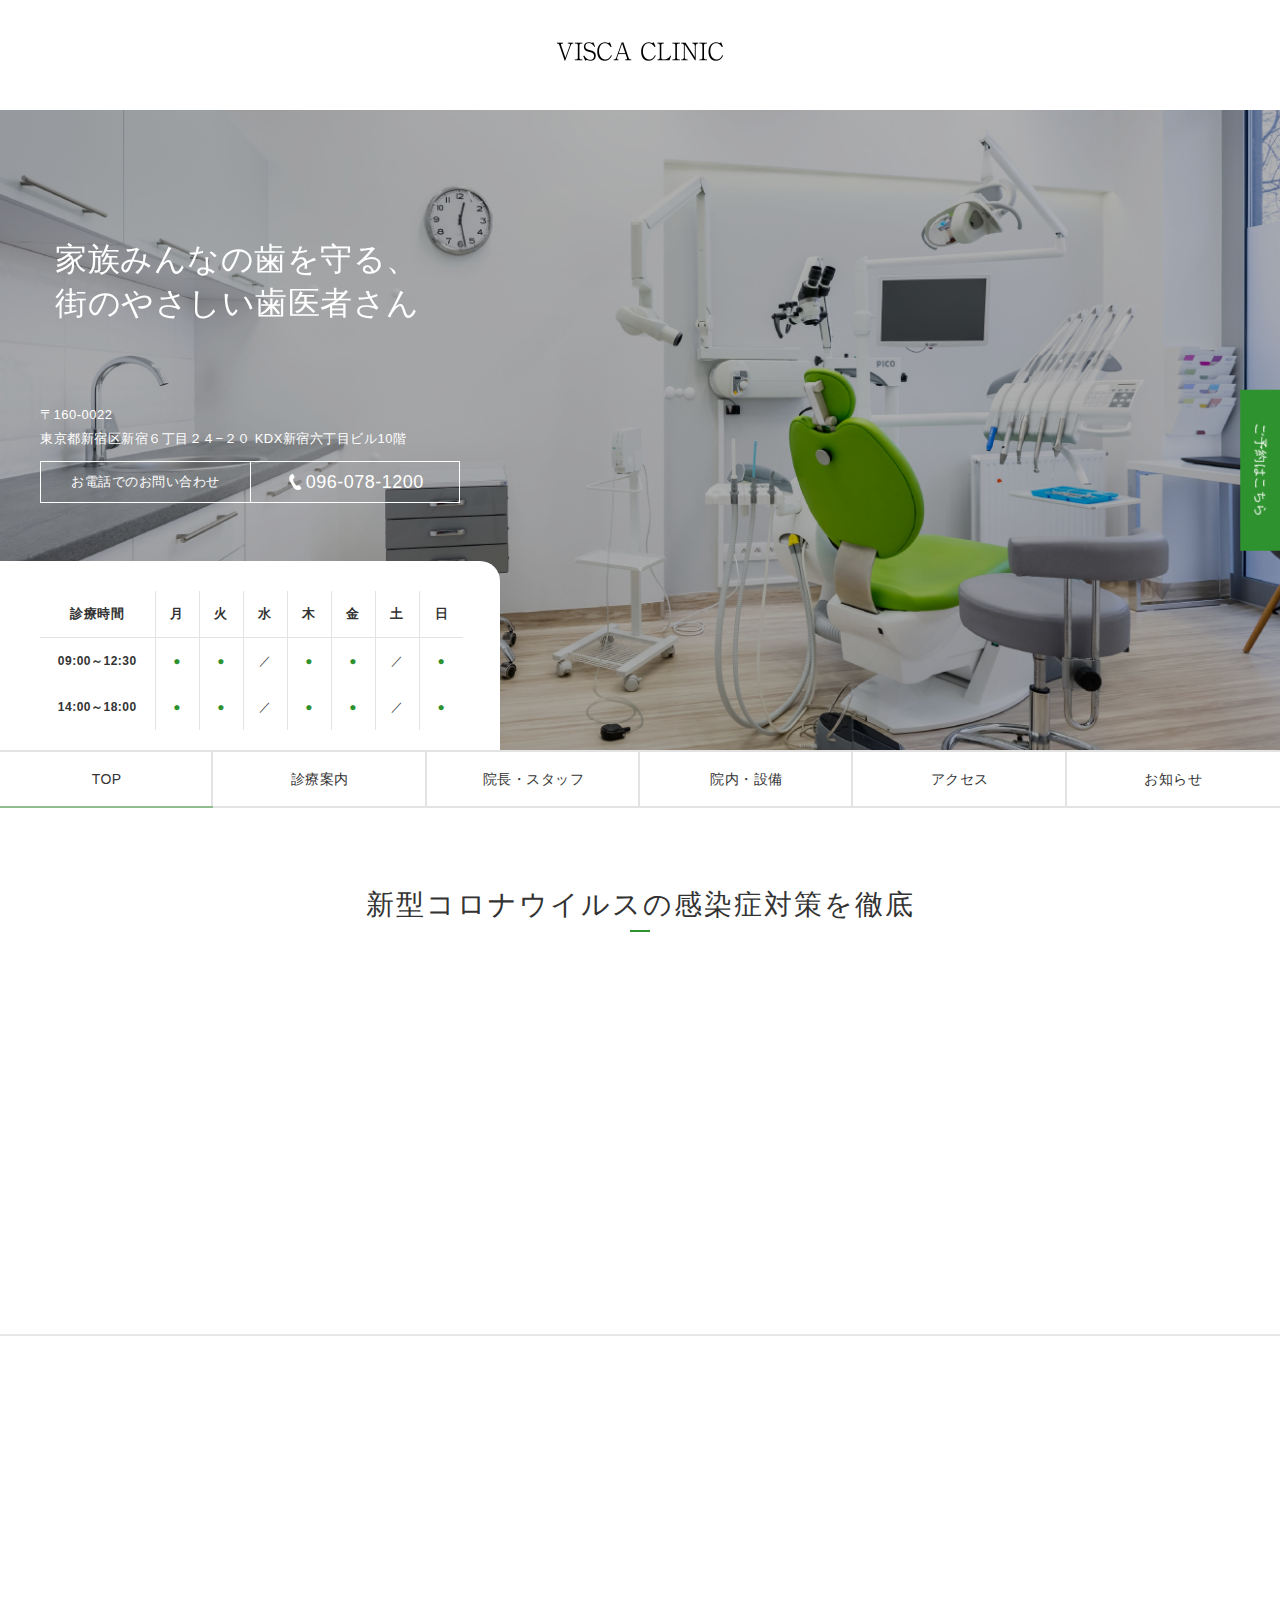
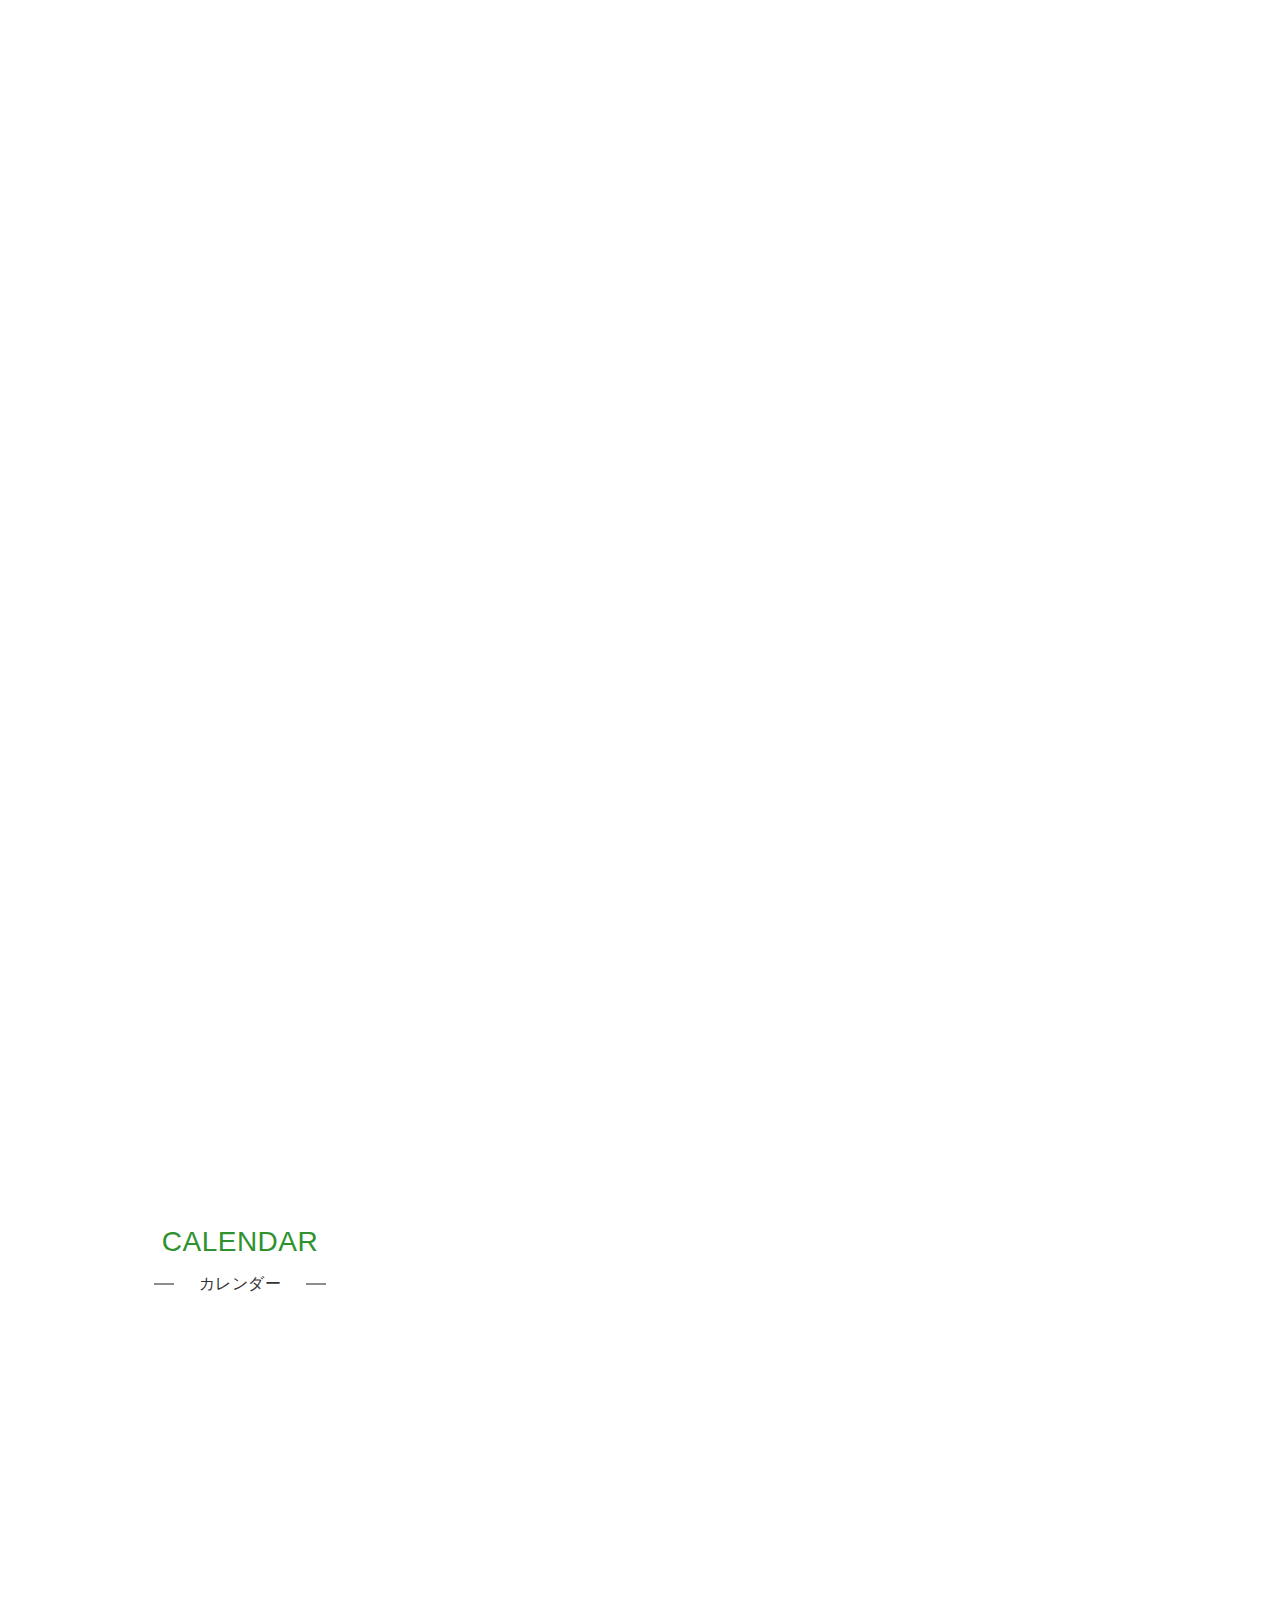
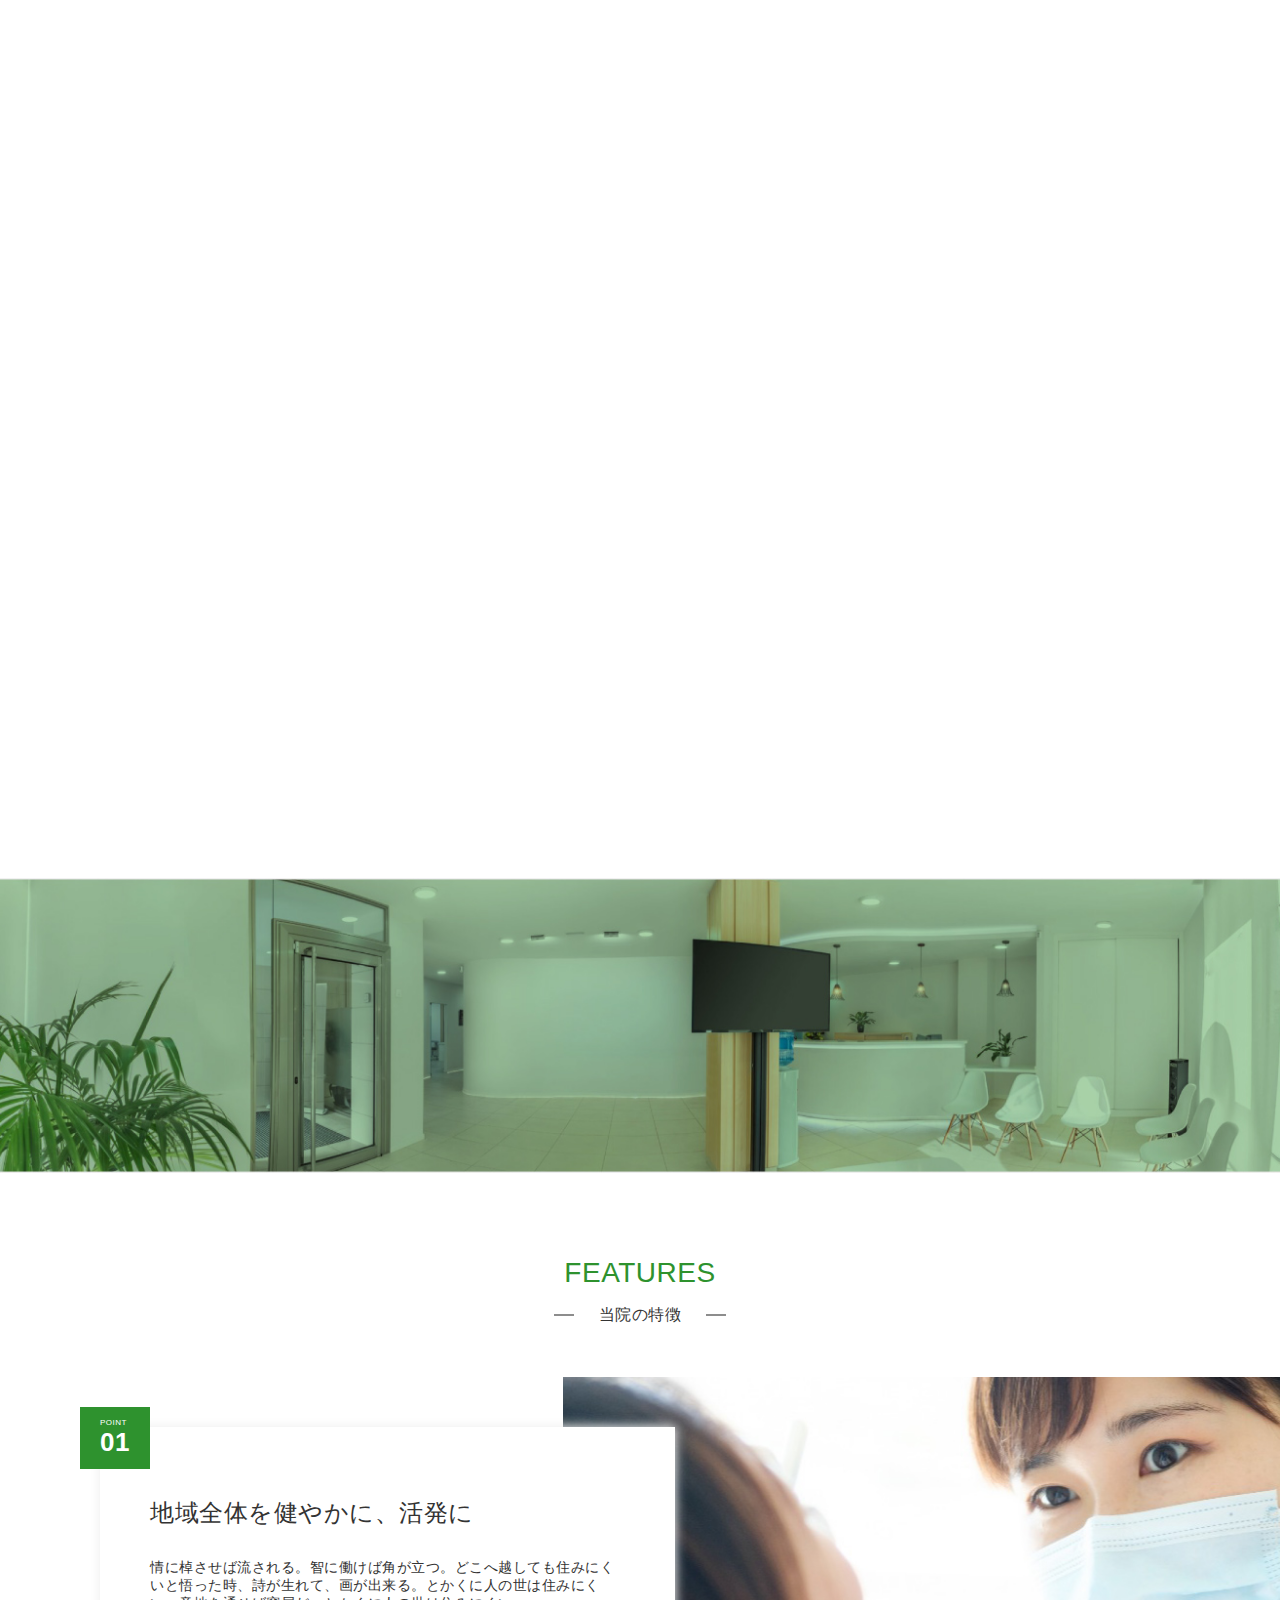
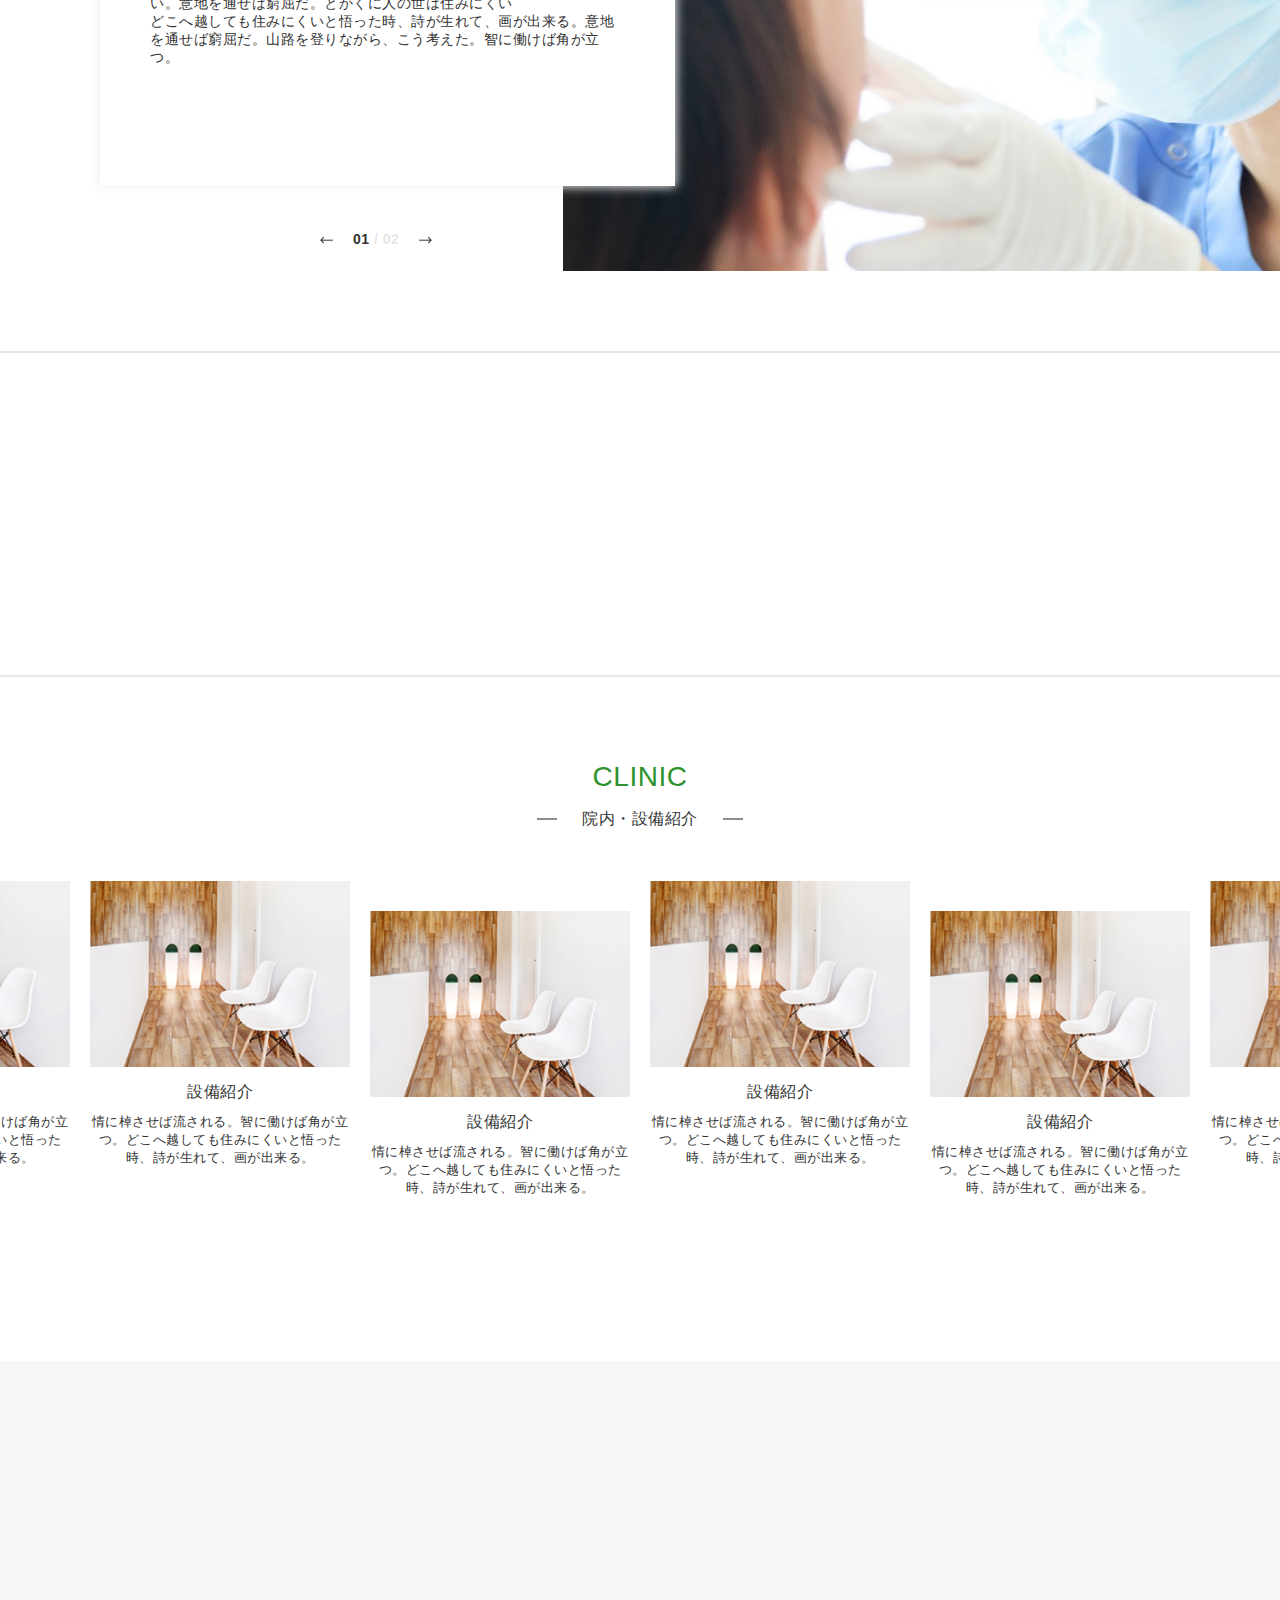
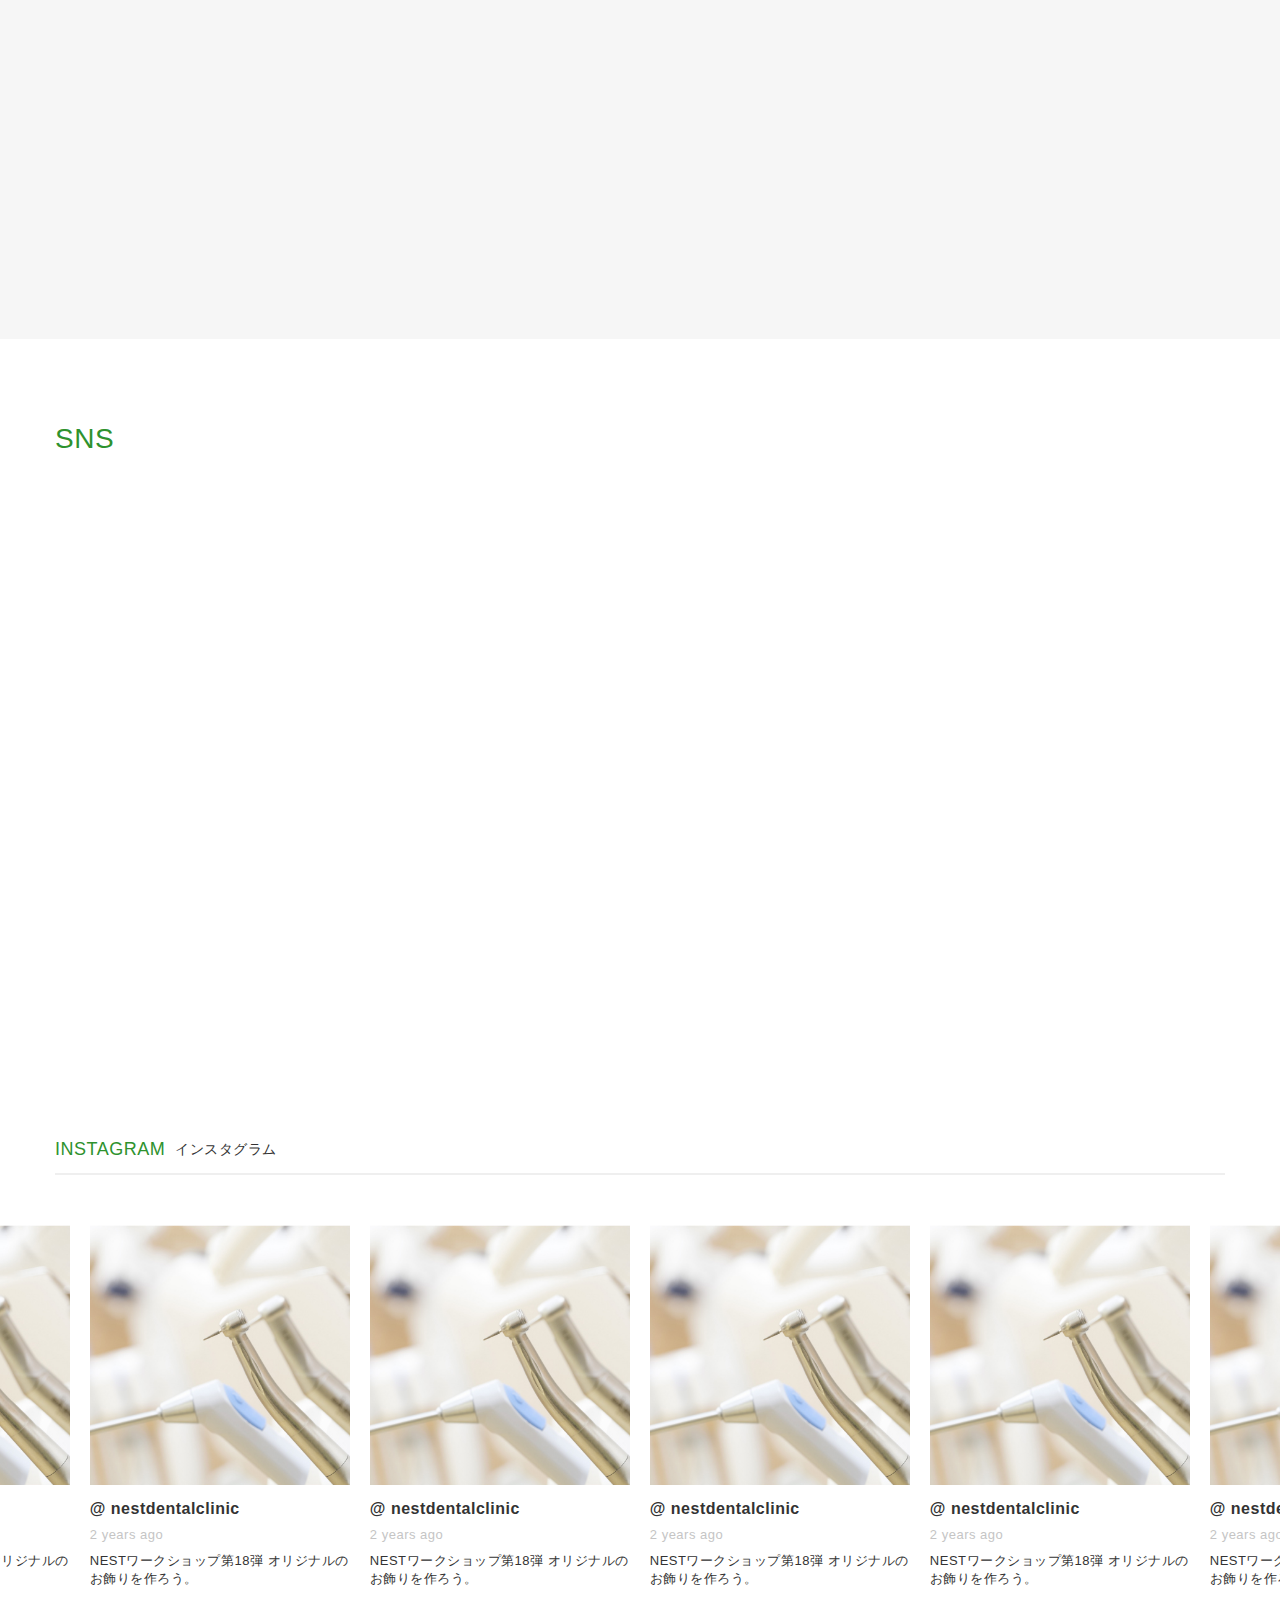
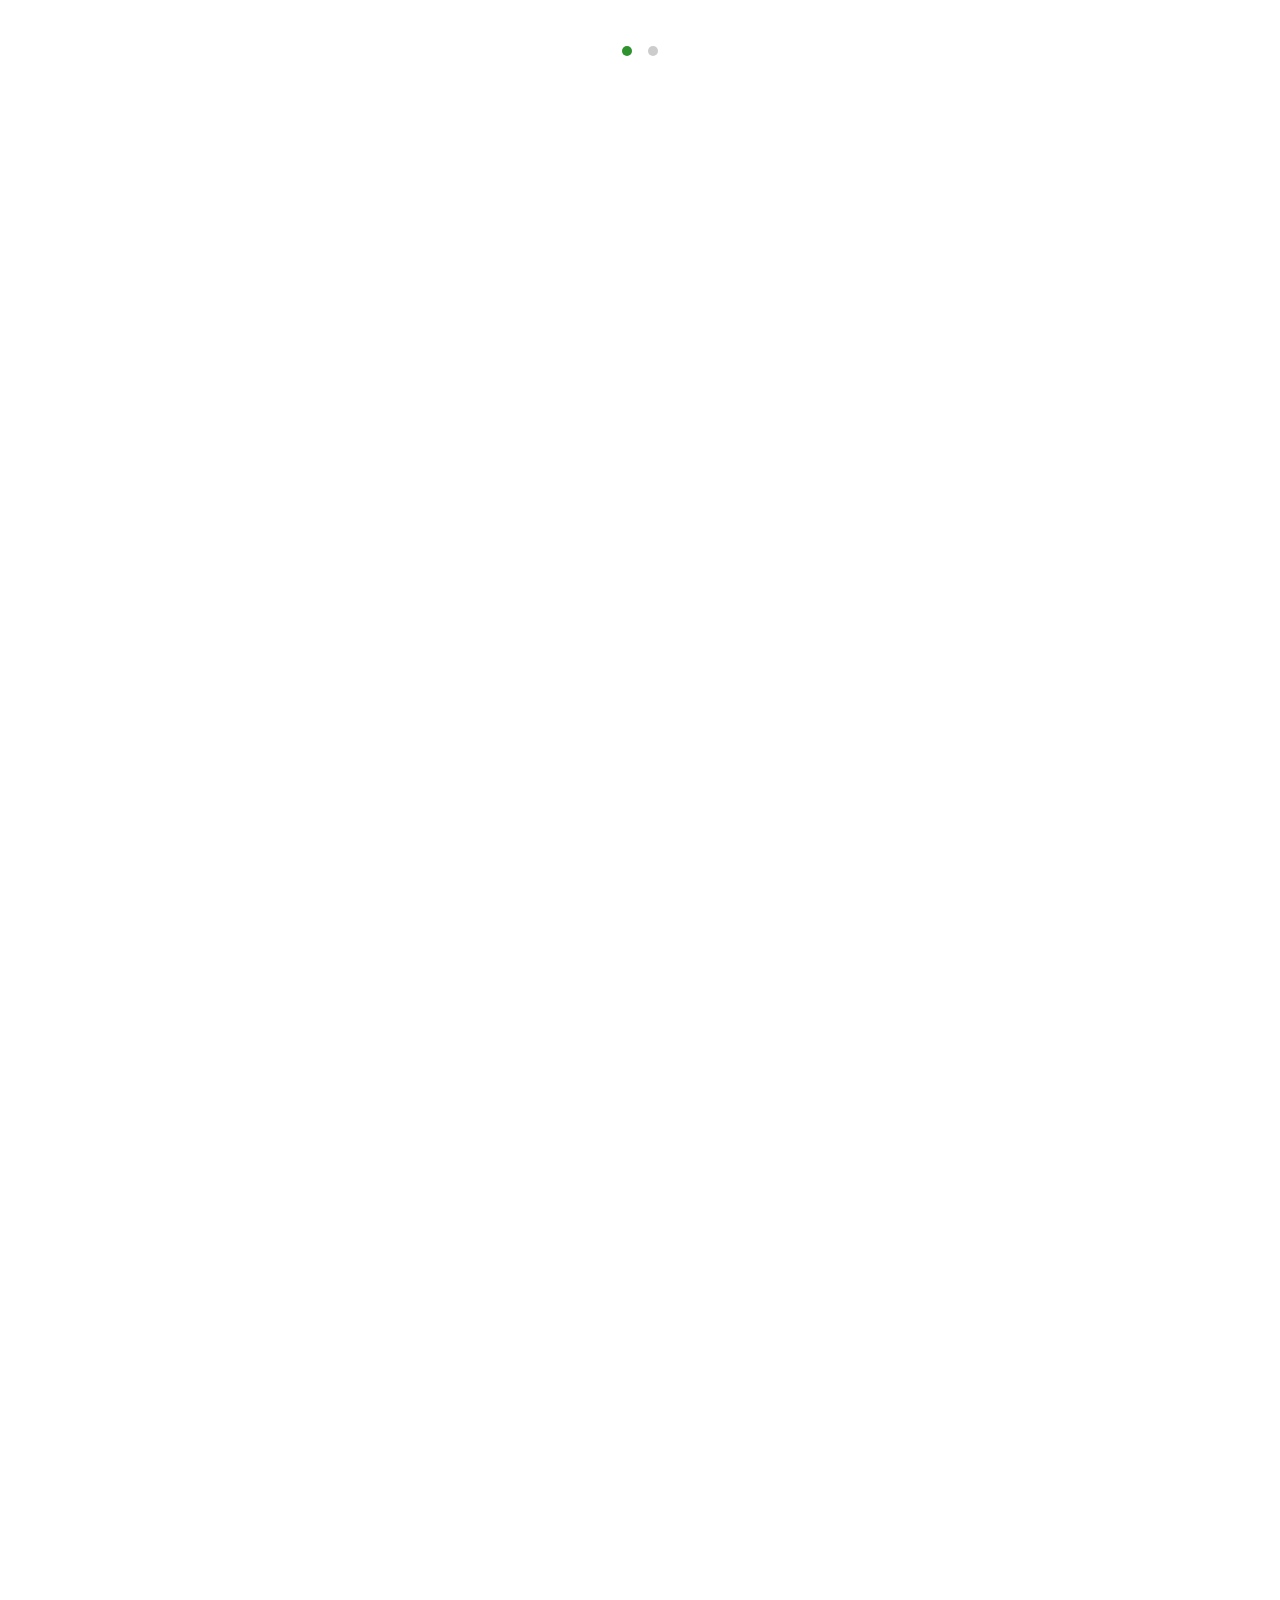
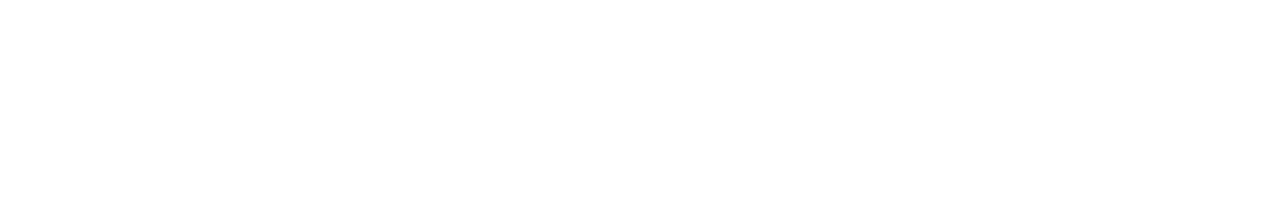
==== commit 9f8c13ba: "add project" ====
--- a/index.html
+++ b/index.html
@@ -20,10 +20,10 @@
 
   <!-- Header -->
   <header class="header">
-        <div class="container">
+        <div class="container padding-mobile">
             <div class="header__wrap">
                 <div class="logo">
-                    <a href="/"><img src="./assets/images/logo.png" alt="logo"></a>
+                    <a href="index.html"><img src="./assets/images/logo.png" alt="logo"></a>
                 </div>
                 <div class="btn-menu">
                     <span></span>
@@ -67,8 +67,8 @@
               <p>〒160-0022 </p>
               <p>東京都新宿区新宿６丁目２４−２０ KDX新宿六丁目ビル10階</p>
               <ul class="banner__address__box list-unstyled text-center d-sm-flex">
-                <li class="">お電話でのお問い合わせ</li>
-                <li class="d-flex align-items-center justify-content-center -phone"><img src="./assets/images/icon-phone.png" alt=""> 096-078-1200</li>
+                <li class="animation-button wow">お電話でのお問い合わせ</li>
+                <li class="d-flex align-items-center justify-content-center -phone animation-button wow"><img src="./assets/images/icon-phone.png" alt=""> 096-078-1200</li>
               </ul>
           </div>
         </div>
@@ -114,29 +114,29 @@
         </div>
       </div>
       <div class="menu-primary">
-            <ul>
-                <li class="menu-item active">
-                    <a href="#">TOP</a>
-                </li>
-                <li class="menu-item">
-                    <a href="#">診療案内</a>
-                </li>
-                <li class="menu-item">
-                    <a href="#">院長・スタッフ</a>
-                </li>
-                <li class="menu-item">
-                    <a href="#">院内・設備</a>
-                </li>
-                <li class="menu-item">
-                    <a href="#">アクセス</a>
-                </li>
-                <li class="menu-item">
-                    <a href="#">お知らせ</a>
-                </li>
-            </ul>
-        </div>
+          <ul>
+              <li class="menu-item active">
+                  <a href="index.html">TOP</a>
+              </li>
+              <li class="menu-item">
+                  <a href="service.html">診療案内</a>
+              </li>
+              <li class="menu-item">
+                  <a href="staff.html">院長・スタッフ</a>
+              </li>
+              <li class="menu-item">
+                  <a href="clinic.html">院内・設備</a>
+              </li>
+              <li class="menu-item">
+                  <a href="access.html">アクセス</a>
+              </li>
+              <li class="menu-item">
+                  <a href="info-list.html">お知らせ</a>
+              </li>
+          </ul>
+      </div>
       <section class="section section--two">
-          <div class="container">
+          <div class="container padding-mobile">
               <div class="two-box">
                   <h2 class="title-2 wow fadeInUp">
                       新型コロナウイルスの感染症対策を徹底
@@ -165,7 +165,7 @@
           </div>
       </section>
       <section class="section section--opening section--border">
-          <div class="container">
+          <div class="container padding-mobile">
               <div class="section__title text-center wow fadeInUp">
                   <h2 class="title">OPENING OF THE CLINIC</h2>
                   <div class="sub-title"><span>開院のお知らせ</span></div>
@@ -262,7 +262,7 @@
           </div>
       </section>
       <section class="section section--calendar">
-          <div class="container">
+          <div class="container padding-mobile">
               <div class="row">
                   <div class="col-lg-4">
                       <div class="section__title text-center">
@@ -279,7 +279,7 @@
           </div>
       </section>
       <section class="section section--contact  wow fadeInUp">
-          <div class="container">
+          <div class="container padding-mobile">
               <div class="contact-home">
                   <div class="contact-home__phone">
                       <div class="border-phone">
@@ -304,8 +304,8 @@
                           </div>
                       </div>
                       <div class="qr-button">
-                          <a href="#" class="button">初診の方はこちら <img src="./assets/images/arrow-button.png" alt="icon"></a>
-                          <a href="#" class="button">再診の方はこちら <img src="./assets/images/arrow-button.png" alt="icon"></a>
+                          <a href="#" class="button animation-button-2 wow"><span>初診の方はこちら</span> <img src="./assets/images/arrow-button.png" alt="icon"></a>
+                          <a href="#" class="button animation-button-2 wow"><span>再診の方はこちら</span> <img src="./assets/images/arrow-button.png" alt="icon"></a>
                       </div>
                   </div>
                   <div class="contact-home__featured">
@@ -315,7 +315,7 @@
           </div>
       </section>
       <section class="section section--great">
-          <div class="container">
+          <div class="container padding-mobile">
               <div class="great-wrap">
                   <div class="great-thumb wow fadeInLeft">
                       <img src="./assets/images/doctor.jpg" alt="doctor">
@@ -323,12 +323,12 @@
                           院 長 <span>山田 太郎</span>
                       </div>
                   </div>
-                  <div class="great-content wow fadeInRight">
-                      <h3 class="title">地域全体を健やかに、活発に</h3>
-                      <p class="description">情に棹させば流される。智に働けば角が立つ。どこへ越しても住みにくいと悟った時、詩が生れて、画が出来る。とかくに人の世は住みにくい。意地を通せば窮屈だ。 とかくに人の世は住みにくい。<br>
+                  <div class="great-content">
+                      <h3 class="title wow fadeInRight">地域全体を健やかに、活発に</h3>
+                      <p class="description wow fadeInRight">情に棹させば流される。智に働けば角が立つ。どこへ越しても住みにくいと悟った時、詩が生れて、画が出来る。とかくに人の世は住みにくい。意地を通せば窮屈だ。 とかくに人の世は住みにくい。<br>
                           どこへ越しても住みにくいと悟った時、詩が生れて、画が出来る。意地を通せば窮屈だ。山路を登りながら、こう考えた。智に働けば角が立つ。
                       </p>
-                      <div class="box">
+                      <div class="box wow fadeInRight">
                           <div class="label">院長経歴</div>
                           <div class="box-text">
                               <p><span>2021.01.19</span>テキストテキストテキストテキストテキスト</p>
@@ -340,7 +340,7 @@
                           </div>
                       </div>
                       <div class="great-button">
-                          <a href="#" class="button">詳しくはこちら <img src="./assets/images/arrow-button.png" alt=""></a>
+                          <a href="#" class="button animation-button-2 wow">詳しくはこちら <img src="./assets/images/arrow-button.png" alt=""></a>
                       </div>
                   </div>
               </div>
@@ -373,7 +373,7 @@
                                   どこへ越しても住みにくいと悟った時、詩が生れて、画が出来る。意地を通せば窮屈だ。山路を登りながら、こう考えた。智に働けば角が立つ。
                               </p>
                           </div>
-                          <a href="#" class="slider__item__readmore">詳しくはこちら<img src="./assets/images/icon-next-white.png" alt=""></a>
+                          <a href="#" class="slider__item__readmore animation-button-2 wow"><span>詳しくはこちら</span><img src="./assets/images/icon-next-white.png" alt=""></a>
                       </div>
                     </div>
                   </div>
@@ -393,7 +393,7 @@
                                   どこへ越しても住みにくいと悟った時、詩が生れて、画が出来る。意地を通せば窮屈だ。山路を登りながら、こう考えた。智に働けば角が立つ。
                               </p>
                           </div>
-                          <a href="#" class="slider__item__readmore">詳しくはこちら<img src="./assets/images/icon-next-white.png" alt=""></a>
+                          <a href="#" class="slider__item__readmore animation-button-2 wow"><span>詳しくはこちら</span><img src="./assets/images/icon-next-white.png" alt=""></a>
                       </div>
                     </div>
                   </div>
@@ -447,7 +447,9 @@
                 <div class="item__wrap">
                     <div class="slider__item">
                         <div class="slider__item__thumb dnfix__thumb">
-                            <img src="./assets/images/item-clinic.png" alt="" class="img-fluid">
+                            <a href="clinic.html">
+                                <img src="./assets/images/item-clinic.png" alt="" class="img-fluid">
+                            </a>
                         </div>
                         <div class="slider__item__box">
                             <p class="slider__item__title">設備紹介</p>
@@ -460,7 +462,9 @@
                 <div class="item__wrap">
                     <div class="slider__item">
                         <div class="slider__item__thumb dnfix__thumb">
-                            <img src="./assets/images/item-clinic.png" alt="" class="img-fluid">
+                            <a href="clinic.html">
+                                <img src="./assets/images/item-clinic.png" alt="" class="img-fluid">
+                            </a>
                         </div>
                         <div class="slider__item__box">
                             <p class="slider__item__title">設備紹介</p>
@@ -473,7 +477,9 @@
                 <div class="item__wrap">
                     <div class="slider__item">
                         <div class="slider__item__thumb dnfix__thumb">
-                            <img src="./assets/images/item-clinic.png" alt="" class="img-fluid">
+                            <a href="clinic.html">
+                                <img src="./assets/images/item-clinic.png" alt="" class="img-fluid">
+                            </a>
                         </div>
                         <div class="slider__item__box">
                             <p class="slider__item__title">設備紹介</p>
@@ -486,7 +492,9 @@
                 <div class="item__wrap">
                     <div class="slider__item">
                         <div class="slider__item__thumb dnfix__thumb">
-                            <img src="./assets/images/item-clinic.png" alt="" class="img-fluid">
+                            <a href="clinic.html">
+                                <img src="./assets/images/item-clinic.png" alt="" class="img-fluid">
+                            </a>
                         </div>
                         <div class="slider__item__box">
                             <p class="slider__item__title">設備紹介</p>
@@ -499,7 +507,9 @@
                 <div class="item__wrap">
                     <div class="slider__item">
                         <div class="slider__item__thumb dnfix__thumb">
-                            <img src="./assets/images/item-clinic.png" alt="" class="img-fluid">
+                            <a href="clinic.html">
+                                <img src="./assets/images/item-clinic.png" alt="" class="img-fluid">
+                            </a>
                         </div>
                         <div class="slider__item__box">
                             <p class="slider__item__title">設備紹介</p>
@@ -512,7 +522,9 @@
                 <div class="item__wrap">
                     <div class="slider__item">
                         <div class="slider__item__thumb dnfix__thumb">
-                            <img src="./assets/images/item-clinic.png" alt="" class="img-fluid">
+                            <a href="clinic.html">
+                                <img src="./assets/images/item-clinic.png" alt="" class="img-fluid">
+                            </a>
                         </div>
                         <div class="slider__item__box">
                             <p class="slider__item__title">設備紹介</p>
@@ -525,7 +537,9 @@
                 <div class="item__wrap">
                     <div class="slider__item">
                         <div class="slider__item__thumb dnfix__thumb">
-                            <img src="./assets/images/item-clinic.png" alt="" class="img-fluid">
+                            <a href="clinic.html">
+                                <img src="./assets/images/item-clinic.png" alt="" class="img-fluid">
+                            </a>
                         </div>
                         <div class="slider__item__box">
                             <p class="slider__item__title">設備紹介</p>
@@ -538,7 +552,7 @@
 
             </div>
             <div class="text-center">
-                <a href="#" class="sc__readmore">詳しくはこちら<img src="./assets/images/icon-next-white.png" alt=""></a>
+                <a href="#" class="sc__readmore animation-button-2 wow">詳しくはこちら<img src="./assets/images/icon-next-white.png" alt=""></a>
             </div>
         </div>
       </section>
@@ -575,7 +589,7 @@
           </div>
       </section>
       <section class="section section--sns">
-          <div class="container">
+          <div class="container padding-mobile">
               <div class="section__title">
                   <h2 class="title">SNS</h2>
               </div>
@@ -602,7 +616,7 @@
           </div>
       </section>
       <section class="section section--instagram">
-            <div class="container">
+            <div class="container padding-mobile">
                 <div class="title title-section-2"><span>INSTAGRAM</span>インスタグラム</div>
             </div>
           <div class="sc__wrap">
@@ -610,7 +624,9 @@
                   <div class="item__wrap">
                       <div class="slider__item">
                           <div class="slider__item__thumb dnfix__thumb">
-                              <img src="./assets/images/insta.jpg" alt="" class="img-fluid">
+                              <a href="#">
+                                  <img src="./assets/images/insta.jpg" alt="" class="img-fluid">
+                              </a>
                           </div>
                           <div class="slider__item__box">
                               <p class="slider__item__title">@ nestdentalclinic</p>
@@ -622,7 +638,9 @@
                   <div class="item__wrap">
                       <div class="slider__item">
                           <div class="slider__item__thumb dnfix__thumb">
-                              <img src="./assets/images/insta.jpg" alt="" class="img-fluid">
+                              <a href="#">
+                                  <img src="./assets/images/insta.jpg" alt="" class="img-fluid">
+                              </a>
                           </div>
                           <div class="slider__item__box">
                               <p class="slider__item__title">@ nestdentalclinic</p>
@@ -634,7 +652,9 @@
                   <div class="item__wrap">
                       <div class="slider__item">
                           <div class="slider__item__thumb dnfix__thumb">
-                              <img src="./assets/images/insta.jpg" alt="" class="img-fluid">
+                              <a href="#">
+                                  <img src="./assets/images/insta.jpg" alt="" class="img-fluid">
+                              </a>
                           </div>
                           <div class="slider__item__box">
                               <p class="slider__item__title">@ nestdentalclinic</p>
@@ -646,7 +666,9 @@
                   <div class="item__wrap">
                       <div class="slider__item">
                           <div class="slider__item__thumb dnfix__thumb">
-                              <img src="./assets/images/insta.jpg" alt="" class="img-fluid">
+                              <a href="#">
+                                  <img src="./assets/images/insta.jpg" alt="" class="img-fluid">
+                              </a>
                           </div>
                           <div class="slider__item__box">
                               <p class="slider__item__title">@ nestdentalclinic</p>
@@ -658,7 +680,9 @@
                   <div class="item__wrap">
                       <div class="slider__item">
                           <div class="slider__item__thumb dnfix__thumb">
-                              <img src="./assets/images/insta.jpg" alt="" class="img-fluid">
+                              <a href="#">
+                                  <img src="./assets/images/insta.jpg" alt="" class="img-fluid">
+                              </a>
                           </div>
                           <div class="slider__item__box">
                               <p class="slider__item__title">@ nestdentalclinic</p>
@@ -670,7 +694,9 @@
                   <div class="item__wrap">
                       <div class="slider__item">
                           <div class="slider__item__thumb dnfix__thumb">
-                              <img src="./assets/images/insta.jpg" alt="" class="img-fluid">
+                              <a href="#">
+                                  <img src="./assets/images/insta.jpg" alt="" class="img-fluid">
+                              </a>
                           </div>
                           <div class="slider__item__box">
                               <p class="slider__item__title">@ nestdentalclinic</p>
@@ -682,7 +708,9 @@
                   <div class="item__wrap">
                       <div class="slider__item">
                           <div class="slider__item__thumb dnfix__thumb">
-                              <img src="./assets/images/insta.jpg" alt="" class="img-fluid">
+                              <a href="#">
+                                  <img src="./assets/images/insta.jpg" alt="" class="img-fluid">
+                              </a>
                           </div>
                           <div class="slider__item__box">
                               <p class="slider__item__title">@ nestdentalclinic</p>
@@ -694,7 +722,9 @@
                   <div class="item__wrap">
                       <div class="slider__item">
                           <div class="slider__item__thumb dnfix__thumb">
-                              <img src="./assets/images/insta.jpg" alt="" class="img-fluid">
+                              <a href="#">
+                                  <img src="./assets/images/insta.jpg" alt="" class="img-fluid">
+                              </a>
                           </div>
                           <div class="slider__item__box">
                               <p class="slider__item__title">@ nestdentalclinic</p>
@@ -708,7 +738,7 @@
           </div>
       </section>
       <section class="section section--visca-clinic  wow fadeInUp">
-          <div class="container">
+          <div class="container padding-mobile">
               <div class="clinic">
                   <div class="clinic__content">
                       <img src="./assets/images/logo.png" alt="logo">
@@ -757,7 +787,7 @@
                               <a href="tel:0963781200">096-378-1200</a>
                           </div>
                           <p>〒160-0022<br> 東京都新宿区新宿６丁目２４−２０ KDX新宿六丁目ビル10階</p>
-                          <a href="#" class="button">WEB予約はこちら <img src="./assets/images/arrow-button.png" alt="icon"></a>
+                          <a href="#" class="button animation-button-2 wow">WEB予約はこちら <img src="./assets/images/arrow-button.png" alt="icon"></a>
                       </div>
                   </div>
                   <ul class="clinic__list">
@@ -787,7 +817,7 @@
           <img src="./assets/images/map-home.jpg" alt="maps">
       </section>
       <section class="section section--contact  wow fadeInUp">
-          <div class="container">
+          <div class="container padding-mobile">
               <div class="contact-home">
                   <div class="contact-home__phone">
                       <div class="border-phone">
@@ -812,8 +842,8 @@
                           </div>
                       </div>
                       <div class="qr-button">
-                          <a href="#" class="button">初診の方はこちら <img src="./assets/images/arrow-button.png" alt="icon"></a>
-                          <a href="#" class="button">再診の方はこちら <img src="./assets/images/arrow-button.png" alt="icon"></a>
+                          <a href="#" class="button animation-button-2 wow">初診の方はこちら <img src="./assets/images/arrow-button.png" alt="icon"></a>
+                          <a href="#" class="button animation-button-2 wow">再診の方はこちら <img src="./assets/images/arrow-button.png" alt="icon"></a>
                       </div>
                   </div>
                   <div class="contact-home__featured">
@@ -827,74 +857,74 @@
 
   <!-- Footer -->
   <footer class="footer wow fadeInUp">
-        <div class="footer__menu">
-            <ul>
-                <li><a href="#">トップ</a></li>
-                <li><a href="#">診療案内</a></li>
-                <li><a href="#">院長・スタッフ</a></li>
-                <li><a href="#">院内・設備</a></li>
-                <li><a href="#">アクセス</a></li>
-                <li><a href="#">お知らせ</a></li>
-            </ul>
-        </div>
+      <div class="footer__menu">
+          <ul>
+              <li><a href="index.html">トップ</a></li>
+              <li><a href="service.html">診療案内</a></li>
+              <li><a href="staff.html">院長・スタッフ</a></li>
+              <li><a href="clinic.html">院内・設備</a></li>
+              <li><a href="access.html">アクセス</a></li>
+              <li><a href="info-list.html">お知らせ</a></li>
+          </ul>
+      </div>
       <div class="footer__bottom text-center">
-            <p>Copyright © 2020 VISCA.All Rights Reserved.</p>
+          <p>Copyright © 2020 VISCA.All Rights Reserved.</p>
       </div>
   </footer>
   <div class="nav-mobile">
       <ul class="nav-mobile__list">
           <li class="item">
-              <a href="#" class="show-sub">診療案内 <span class="icon show-sub"></span></a>
+              <a href="Javascript:void(0)" class="show-sub">診療案内</a>
               <ul class="menu-sub">
                   <li class="item">
-                      <a href="#sectionService" class="link">むし歯 <img src="./assets/images/arrow-menu.png" alt=""></a>
-                  </li>
-                  <li class="item">
-                      <a href="#" class="link">歯周病 <img src="./assets/images/arrow-menu.png" alt=""></a>
-                  </li>
-                  <li class="item">
-                      <a href="#" class="link">根幹治療 <img src="./assets/images/arrow-menu.png" alt=""></a>
-                  </li>
-                  <li class="item">
-                      <a href="#" class="link">入れ歯 <img src="./assets/images/arrow-menu.png" alt=""></a>
-                  </li>
-                  <li class="item">
-                      <a href="#" class="link">予防クリーニング <img src="./assets/images/arrow-menu.png" alt=""></a>
-                  </li>
-                  <li class="item">
-                      <a href="#" class="link">小児歯科 <img src="./assets/images/arrow-menu.png" alt=""></a>
-                  </li>
-                  <li class="item">
-                      <a href="#" class="link">口腔外科 <img src="./assets/images/arrow-menu.png" alt=""></a>
-                  </li>
-                  <li class="item">
-                      <a href="#" class="link">顎関節症 <img src="./assets/images/arrow-menu.png" alt=""></a>
-                  </li>
-                  <li class="item" class="link">
+                      <a href="#">むし歯 <img src="./assets/images/arrow-menu.png" alt=""></a>
+                  </li>
+                  <li class="item">
+                      <a href="#">歯周病 <img src="./assets/images/arrow-menu.png" alt=""></a>
+                  </li>
+                  <li class="item">
+                      <a href="#">根幹治療 <img src="./assets/images/arrow-menu.png" alt=""></a>
+                  </li>
+                  <li class="item">
+                      <a href="#">入れ歯 <img src="./assets/images/arrow-menu.png" alt=""></a>
+                  </li>
+                  <li class="item">
+                      <a href="#">予防クリーニング <img src="./assets/images/arrow-menu.png" alt=""></a>
+                  </li>
+                  <li class="item">
+                      <a href="#">小児歯科 <img src="./assets/images/arrow-menu.png" alt=""></a>
+                  </li>
+                  <li class="item">
+                      <a href="#">口腔外科 <img src="./assets/images/arrow-menu.png" alt=""></a>
+                  </li>
+                  <li class="item">
+                      <a href="#">顎関節症 <img src="./assets/images/arrow-menu.png" alt=""></a>
+                  </li>
+                  <li class="item">
                       <a href="#">親知らず <img src="./assets/images/arrow-menu.png" alt=""></a>
                   </li>
-                  <li class="item" class="link">
+                  <li class="item">
                       <a href="#">審美歯科 <img src="./assets/images/arrow-menu.png" alt=""></a>
                   </li>
-                  <li class="item" class="link">
+                  <li class="item">
                       <a href="#">ホワイトニング <img src="./assets/images/arrow-menu.png" alt=""></a>
                   </li>
-                  <li class="item" class="link">
+                  <li class="item">
                       <a href="#">インプラント <img src="./assets/images/arrow-menu.png" alt=""></a>
                   </li>
               </ul>
           </li>
           <li class="item">
-              <a href="#" class="link">院長・スタッフ <img src="./assets/images/arrow-menu.png" alt=""></a>
+              <a href="staff.html">院長・スタッフ <img src="./assets/images/arrow-menu.png" alt=""></a>
           </li>
           <li class="item">
-              <a href="#" class="link">院内・設備 <img src="./assets/images/arrow-menu.png" alt=""></a>
+              <a href="clinic.html">院内・設備 <img src="./assets/images/arrow-menu.png" alt=""></a>
           </li>
           <li class="item">
-              <a href="#" class="link">アクセス <img src="./assets/images/arrow-menu.png" alt=""></a>
+              <a href="access.html">アクセス <img src="./assets/images/arrow-menu.png" alt=""></a>
           </li>
           <li class="item">
-              <a href="#" class="link">お知らせ <img src="./assets/images/arrow-menu.png" alt=""></a>
+              <a href="info-list.html">お知らせ <img src="./assets/images/arrow-menu.png" alt=""></a>
           </li>
       </ul>
       <ul class="socials-list">
--- a/assets/css/main.css
+++ b/assets/css/main.css
@@ -1,6 +1,7 @@
 @import url(../libs/bootstrap/css/bootstrap.css);
 @import url(../libs/wowjs/css/animate.css);
 @import url(../libs/flickity/flickity.min.css);
+@import url(../libs/slick_slider/css/slick.css);
 @font-face {
   font-family: 'YuGothic';
   src: url("../fonts/yugothib.ttf"); }
@@ -178,17 +179,22 @@
 .button {
   display: inline-block;
   background-color: #2e922e;
+  border: 1px solid #28a745;
   color: #fff;
   padding: 4px 18px 2px;
   font-size: 13px;
   text-align: center; }
+  .button span {
+    position: relative;
+    z-index: 2; }
   .button img {
     max-width: 12px;
     position: relative;
     top: -1px;
     transition: all 0.3s; }
   .button:hover {
-    color: #fff; }
+    background-color: #fff;
+    color: #28a745; }
     .button:hover img {
       right: -2px; }
 
@@ -393,22 +399,34 @@
   content: "\e90c"; }
 
 .container {
-  width: calc(100% - 50px); }
+  width: calc(100% - 20px); }
   @media screen and (min-width: 768px) {
     .container {
-      width: calc(100% - 100px);
+      width: calc(100% - 70px);
       max-width: 1440px; } }
   @media screen and (min-width: 1280px) {
     .container {
-      width: calc(100% - 120px); } }
+      width: calc(100% - 80px); } }
   @media (max-width: 767.98px) {
     .container {
-      width: 100%; } }
+      width: 100%;
+      padding: 0;
+      max-width: 100%; } }
+
+@media (max-width: 767.98px) {
+  .padding-mobile {
+    padding: 0px 25px; } }
 
 @media screen and (max-width: 767px) {
   .box-layout {
     max-width: 100%;
-    padding: 0; } }
+    padding: 0; }
+    .box-layout .section--visca-clinic .clinic__content {
+      padding: 30px; }
+    .box-layout .schedule {
+      width: 100%; }
+    .box-layout .table-schedule {
+      margin: auto; } }
 
 .box-layout__wrap {
   border-width: 0px 2px;
@@ -437,6 +455,13 @@
 
 .dnfix__thumb.-contain img {
   object-fit: contain; }
+
+.dnfix__thumb {
+  transition: all 1000ms cubic-bezier(0.215, 0.61, 0.355, 1); }
+  .dnfix__thumb img {
+    transition: all 1000ms cubic-bezier(0.215, 0.61, 0.355, 1); }
+  .dnfix__thumb:hover img {
+    transform: scale(1.05); }
 
 /* fix col */
 .row.no-gutters20 {
@@ -645,29 +670,27 @@
       display: flex;
       justify-content: space-between;
       align-items: center;
-      padding: 15px 35px 15px 65px; }
+      padding: 15px 35px 15px 65px;
+      position: relative; }
       @media (max-width: 479px) {
         .nav-mobile__list li a {
           padding-left: 30px; } }
-    .nav-mobile__list li .icon {
-      display: inline-block;
-      width: 30px;
-      height: 30px;
-      position: relative; }
-      .nav-mobile__list li .icon:before, .nav-mobile__list li .icon:after {
-        position: absolute;
-        left: 50%;
-        top: 50%;
-        content: "";
-        width: 18px;
-        height: 1px;
-        transform: translateX(-50%) translateY(-50%);
-        background-color: #b3b3b3;
-        transition: all 0.3s; }
-      .nav-mobile__list li .icon:after {
-        width: 1px;
-        height: 18px; }
-    .nav-mobile__list li .show-sub.active .icon:after {
+    .nav-mobile__list li .show-sub:before, .nav-mobile__list li .show-sub:after {
+      position: absolute;
+      right: 35px;
+      top: 50%;
+      content: "";
+      width: 18px;
+      height: 1px;
+      transform: translateX(-50%);
+      background-color: #b3b3b3;
+      transition: all 0.3s; }
+    .nav-mobile__list li .show-sub:after {
+      width: 1px;
+      height: 18px;
+      right: 52px;
+      top: 38%; }
+    .nav-mobile__list li .show-sub.active:after {
       opacity: 0; }
     @media (max-width: 479px) {
       .nav-mobile__list li {
@@ -787,7 +810,7 @@
     padding-top: 34%; }
   .page__header__meta {
     position: absolute;
-    top: 50%;
+    top: calc(50% - 25px);
     left: 50px; }
   .page__header .item__wrap {
     background: #fff;
@@ -805,6 +828,8 @@
     background-color: #2E922E;
     color: #fff; }
   @media screen and (max-width: 767px) {
+    .page__header__meta {
+      top: calc(50% - 75px); }
     .page__header .item__wrap {
       flex-direction: column; }
     .page__header .item__sub {
@@ -817,12 +842,17 @@
       min-width: 275px; }
     .page__header__banner {
       padding-top: 67%; } }
-  @media screen and (max-width: 479px) {
+  @media screen and (max-width: 480px) {
+    .page__header .item__title, .page__header .item__sub {
+      padding: 13px 30px;
+      min-width: 180px; }
+    .page__header .item__title {
+      font-size: 16px; }
     .page__header .item__sub {
-      font-size: 26px;
-      padding: 12px 10px; }
-    .page__header .item__title {
-      padding: 12px 10px; } }
+      font-size: 28px; }
+    .page__header__meta {
+      top: calc(50% - 50px);
+      left: 15px; } }
 
 .sc__breadcrumb {
   padding: 20px 50px;
@@ -848,6 +878,41 @@
 @media screen and (max-width: 767px) {
   .sc .sc__title {
     font-size: 42px; } }
+
+.animation-button {
+  position: relative;
+  overflow: hidden; }
+  .animation-button:before {
+    position: absolute;
+    left: 0;
+    top: 0;
+    content: "";
+    width: 100%;
+    height: 100%;
+    z-index: -1;
+    background-color: #28a745;
+    transform: translateX(-100%);
+    transition: all 1s; }
+
+.animation-button-2 {
+  position: relative;
+  overflow: hidden; }
+  .animation-button-2:before {
+    position: absolute;
+    left: 0;
+    top: 0;
+    content: "";
+    width: 100%;
+    height: 100%;
+    background-color: #3B4043;
+    transform: translateX(-100%);
+    transition: all 1s; }
+
+.animated.animation-button:before, .animated.animation-button-2:before {
+  transform: translateX(100%); }
+
+.qr-button.animated .animation-button-2:before, .great-button .animation-button-2 .animation-button-2:before {
+  transform: translateX(100%); }
 
 .banner {
   position: relative; }
@@ -974,9 +1039,22 @@
       font-size: 30px; }
     .banner.banner--home .banner__address {
       font-size: 14px; } }
+  @media (max-width: 360px) {
+    .banner.banner--home .main__slider .slider__item__title {
+      font-size: 24px; } }
+
+.main__slider .item__wrap .slider__item__thumb img {
+  transform: scale(1.2);
+  transition: all 3s;
+  transition-delay: 1s; }
+.main__slider .item__wrap.is-selected .slider__item__thumb img {
+  transform: scale(1); }
 
 .section {
   padding: 80px 0px; }
+  .section .container-custom {
+    max-width: 1020px;
+    margin: 0 auto; }
   @media (max-width: 479px) {
     .section {
       padding: 60px 0px; } }
@@ -1183,9 +1261,13 @@
     margin-bottom: 27px;
     padding-bottom: 27px; }
     .section .list-new.style-2 li .thumb {
+      overflow: hidden;
       margin-right: 20px; }
       .section .list-new.style-2 li .thumb img {
-        max-width: 90px; }
+        max-width: 90px;
+        transition: all 1000ms cubic-bezier(0.215, 0.61, 0.355, 1); }
+      .section .list-new.style-2 li .thumb:hover img {
+        transform: scale(1.05); }
     .section .list-new.style-2 li .content {
       width: calc(100% - 110px);
       margin-top: -6px; }
@@ -1511,13 +1593,15 @@
       font-weight: 700;
       display: inline-block;
       padding: 3px 25px;
+      border: 1px solid #28a745;
       color: #fff;
       background-color: #2e922e; }
       .section--features .features__slider .slider__item__readmore img {
         display: inline-block;
         margin-left: 10px; }
       .section--features .features__slider .slider__item__readmore:hover {
-        background-color: #267b26; }
+        background-color: #fff;
+        color: #28a745; }
   .section--features .slider__nav {
     position: absolute;
     bottom: 50px;
@@ -1639,7 +1723,13 @@
       position: relative;
       text-align: center; }
       .section--clinic .clinic__slider .slider__item__thumb {
-        padding-top: 71.5%; }
+        padding-top: 71.5%;
+        overflow: hidden;
+        transition: all 1000ms cubic-bezier(0.215, 0.61, 0.355, 1); }
+        .section--clinic .clinic__slider .slider__item__thumb img {
+          transition: all 1000ms cubic-bezier(0.215, 0.61, 0.355, 1); }
+        .section--clinic .clinic__slider .slider__item__thumb:hover {
+          transform: scale(1.05); }
       .section--clinic .clinic__slider .slider__item__box {
         padding: 15px 0 15px;
         background-color: #fff; }
@@ -1658,13 +1748,15 @@
     font-weight: 700;
     display: inline-block;
     padding: 3px 25px;
+    border: 1px solid #28a745;
     color: #fff;
     background-color: #2e922e; }
     .section--clinic .sc__readmore img {
       display: inline-block;
       margin-left: 10px; }
     .section--clinic .sc__readmore:hover {
-      background-color: #267b26; }
+      color: #28a745;
+      background-color: #fff; }
   @media (max-width: 991px) {
     .section--clinic .clinic__slider {
       margin-bottom: 50px; }
@@ -1787,6 +1879,10 @@
         justify-content: center;
         background-color: #dadada;
         min-height: 400px; }
+        .section--sns .socials__item .link .fb_iframe_widget {
+          align-items: center;
+          display: flex;
+          justify-content: center; }
       .section--sns .socials__item:last-child {
         padding-right: 0;
         padding-left: 25px; }
@@ -2049,6 +2145,30 @@
       font-size: 18px;
       color: #2E922E;
       margin-bottom: 10px; }
+@media screen and (max-width: 767px) {
+  .access__box {
+    padding: 30px 50px 0; }
+    .access__box .item__meta {
+      font-size: 21px;
+      padding: 20px 0 30px; }
+  .access__box2__item {
+    padding: 40px; }
+    .access__box2__item .item__title {
+      font-size: 27px; }
+    .access__box2__item .item__sub {
+      font-size: 21px; }
+  .access__box2 .item__col:not(:last-child) {
+    border-right: 0;
+    border-bottom: 2px solid #e7e7e7; } }
+@media screen and (max-width: 480px) {
+  .access__box {
+    padding: 30px 15px 0; }
+    .access__box .item__meta {
+      font-size: 18px; }
+  .access__box2__item .item__title {
+    font-size: 20px; }
+  .access__box2__item .item__sub {
+    font-size: 16px; } }
 
 .section--no-pading {
   padding: 0; }
@@ -2097,12 +2217,15 @@
           display: none; } }
   @media (max-width: 992px) and (min-width: 480px) {
     .section--staff-three .content-one-haft {
-      padding: 40px 0px; }
+      padding: 40px 30px; }
       .section--staff-three .content-one-haft .title {
         font-size: 25px; }
       .section--staff-three .content-one-haft p, .section--staff-three .content-one-haft li {
         font-size: 21px;
         line-height: 36px; } }
+  @media (max-width: 479px) {
+    .section--staff-three .content-one-haft {
+      padding: 40px 30px; } }
 .section .list-staff-three li {
   display: flex;
   margin-bottom: 20px;
@@ -2190,6 +2313,9 @@
       margin-bottom: 10px; }
       .section .veter-list__item .thumb img {
         width: 100%; }
+      @media (max-width: 767px) {
+        .section .veter-list__item .thumb {
+          padding: 0px 30px; } }
     .section .veter-list__item .content {
       background: #fff;
       padding: 10px 30px 25px;
@@ -2328,10 +2454,10 @@
         line-height: 63px; } }
   @media (max-width: 767px) {
     .page-info .list-new li {
-      padding: 20px 0px 30px; } }
+      padding: 20px 25px 30px; } }
   @media (max-width: 479px) {
     .page-info__left .item {
-      padding: 30px 0px 0px 0px; } }
+      padding: 30px 25px 0px 25px; } }
   .page-info-detail {
     padding-bottom: 100px;
     border-bottom: 2px solid #e7e7e7;
@@ -2372,7 +2498,7 @@
         padding-bottom: 40px;
         margin-bottom: 30px; }
         .page-info-detail .thumb {
-          padding: 20px 0px 20px; }
+          padding: 20px 25px 20px; }
         .page-info-detail .content h2 {
           border-bottom: none;
           text-decoration: underline;
@@ -2381,7 +2507,7 @@
           display: block; } }
     @media (max-width: 767px) {
       .page-info-detail .content {
-        padding: 0px; } }
+        padding: 0 25px; } }
     @media (max-width: 992px) and (min-width: 480px) {
       .page-info-detail .content h2 {
         font-size: 36px;
@@ -2396,4 +2522,370 @@
         font-size: 21px;
         line-height: 36px; } }
 
+@media (max-width: 992px) {
+  .section--service-one {
+    padding-bottom: 60px; } }
+.section--service-one .two-box {
+  max-width: 1020px; }
+.section--service-two, .section--service-three, .section--service-one2 {
+  padding-top: 40px; }
+.section--service-two, .section--service-three {
+  padding-bottom: 60px; }
+.section--service-four {
+  padding: 0px 0px 10px; }
+.section--border-green {
+  border-bottom: 2px solid #2e922e; }
+.section--service-checkbox > .title, .section--service-checkbox .padding-mobile .title {
+  position: relative;
+  text-align: center;
+  font-size: 24px;
+  line-height: 42px;
+  border-bottom: 2px solid #D8D8D8;
+  padding-bottom: 30px;
+  margin-bottom: 60px; }
+  .section--service-checkbox > .title .button, .section--service-checkbox .padding-mobile .title .button {
+    position: absolute;
+    right: 60px;
+    top: 8px;
+    padding: 0px 10px;
+    height: 28px;
+    line-height: 28px;
+    width: 100px; }
+@media (max-width: 992px) {
+  .section--service-checkbox {
+    padding-top: 40px; }
+    .section--service-checkbox > .title, .section--service-checkbox .padding-mobile .title {
+      margin-bottom: 35px; } }
+@media (max-width: 767px) {
+  .section--service-checkbox > .title .button, .section--service-checkbox .padding-mobile .title .button {
+    right: 0;
+    top: 18px; } }
+@media (max-width: 575px) {
+  .section--service-checkbox > .title .button, .section--service-checkbox .padding-mobile .title .button {
+    top: 15px; } }
+@media (max-width: 480px) {
+  .section--service-checkbox > .title .button, .section--service-checkbox .padding-mobile .title .button {
+    position: relative;
+    top: 0;
+    display: block;
+    margin: auto; } }
+@media (max-width: 992px) and (min-width: 480px) {
+  .section--service-checkbox > .title, .section--service-checkbox .padding-mobile .title {
+    font-size: 36px;
+    line-height: 63px; } }
+
+.service-select {
+  display: flex;
+  flex-wrap: wrap; }
+  .service-select .wrap-select {
+    width: 25%;
+    padding: 0px 5px 10px; }
+  .service-select .select-custom {
+    height: 42px;
+    font-size: 13px;
+    color: #fff;
+    padding: 5px 20px;
+    background-color: #2e922e;
+    appearance: none;
+    width: 100%;
+    cursor: pointer;
+    border: none;
+    outline: none; }
+  @media (max-width: 1200px) {
+    .service-select .wrap-select {
+      width: 33.333333%; } }
+  @media (max-width: 992px) {
+    .service-select .wrap-select {
+      width: 50%; } }
+  @media (max-width: 992px) and (min-width: 480px) {
+    .service-select .select-custom {
+      font-size: 16px; } }
+  @media (max-width: 600px) {
+    .service-select .wrap-select {
+      width: 100%;
+      padding: 0px 0px 10px; } }
+
+.before-select {
+  position: relative; }
+  .before-select:before {
+    position: absolute;
+    top: 50%;
+    transform: translateY(-50%);
+    right: 10px;
+    content: "";
+    width: 8px;
+    height: 4px;
+    background: url(../images/arrow-bottom.svg) center no-repeat;
+    cursor: pointer;
+    pointer-events: none; }
+
+.service-checkbox .thumb img {
+  width: 100%; }
+.service-checkbox .content {
+  display: flex;
+  flex-direction: column;
+  justify-content: center;
+  height: 100%;
+  padding-left: 20px; }
+@media (max-width: 992px) {
+  .service-checkbox .thumb {
+    margin-bottom: 30px; }
+  .service-checkbox .content {
+    display: block;
+    padding-left: 0; } }
+
+.service-image {
+  margin: 60px 0px 0px;
+  padding: 30px;
+  background-color: rgba(46, 146, 46, 0.05); }
+  .service-image .thumb img {
+    width: 100%; }
+  .service-image .content {
+    padding: 30px; }
+    .service-image .content .title {
+      color: #2e922e;
+      font-weight: 700;
+      margin-bottom: 10px;
+      font-size: 20px;
+      line-height: 35px;
+      text-align: center; }
+    .service-image .content p {
+      margin-bottom: 10px; }
+    .service-image .content .button {
+      padding: 7px 18px 5px;
+      min-width: 240px; }
+  @media (max-width: 992px) {
+    .service-image {
+      margin-top: 30px; }
+      .service-image .content {
+        padding: 30px 0px 40px; } }
+  @media (max-width: 992px) and (min-width: 480px) {
+    .service-image .content .title {
+      font-size: 30px;
+      line-height: 52px; }
+    .service-image .content .button {
+      font-size: 19px; } }
+  @media (max-width: 479px) {
+    .service-image {
+      margin: 30px -15px 0px; }
+      .service-image .content {
+        padding-top: 0; } }
+
+.service-detail.service-image {
+  padding: 30px;
+  margin: 60px auto 0; }
+  .service-detail.service-image .content {
+    max-width: 570px;
+    margin: 0 auto;
+    padding: 30px 0px 10px; }
+  @media (max-width: 992px) {
+    .service-detail.service-image {
+      display: flex;
+      flex-direction: column; }
+      .service-detail.service-image .thumb {
+        order: 2; }
+      .service-detail.service-image .content {
+        order: 1;
+        padding: 30px 0px 40px; } }
+  @media (max-width: 576px) {
+    .service-detail.service-image {
+      margin: 80px -15px 0; } }
+
+.service-check {
+  margin-bottom: 25px; }
+  .service-check li {
+    font-size: 16px;
+    line-height: 28px;
+    display: flex;
+    align-items: center;
+    color: #222222;
+    font-weight: 700; }
+    .service-check li img {
+      border: 1px solid #D8D8D8;
+      margin-right: 10px; }
+  @media (max-width: 992px) and (min-width: 480px) {
+    .service-check li {
+      font-size: 24px;
+      line-height: 42px; } }
+
+.service-imagebox {
+  display: flex;
+  flex-wrap: wrap;
+  border-bottom: 2px solid #E7E7E7; }
+  .service-imagebox__item {
+    width: 50%;
+    padding: 50px 40px 40px;
+    border-top: 2px solid #E7E7E7;
+    border-right: 2px solid #E7E7E7; }
+    .service-imagebox__item:nth-child(2n) {
+      border-right: none; }
+    .service-imagebox__item .top {
+      display: flex;
+      flex-wrap: wrap;
+      margin-bottom: 20px; }
+      .service-imagebox__item .top .thumb {
+        margin-right: 20px; }
+        .service-imagebox__item .top .thumb img {
+          width: 100%; }
+      .service-imagebox__item .top .content {
+        width: calc(100% - 220px); }
+        .service-imagebox__item .top .content .title {
+          font-family: 'Yu Mincho', sans-serif;
+          font-size: 18px;
+          color: #28a745;
+          margin-bottom: 15px; }
+          .service-imagebox__item .top .content .title span {
+            background-color: #e4dad1; }
+      .service-imagebox__item .top .service-check {
+        margin-bottom: 0; }
+  @media (max-width: 1200px) {
+    .service-imagebox__item {
+      padding: 50px 20px 40px; }
+      .service-imagebox__item .top .thumb {
+        max-width: 150px; }
+      .service-imagebox__item .top .content {
+        width: calc(100% - 170px); }
+        .service-imagebox__item .top .content .title {
+          margin-bottom: 4px; } }
+  @media (max-width: 992px) {
+    .service-imagebox__item {
+      width: 100%; }
+      .service-imagebox__item .top .thumb {
+        min-width: 45%;
+        margin-right: 0;
+        padding-right: 30px; }
+      .service-imagebox__item .top .content {
+        width: calc(100% - 45%); }
+      .service-imagebox__item:nth-child(2n-1) {
+        border-right: 0; } }
+  @media (max-width: 992px) and (min-width: 480px) {
+    .service-imagebox__item {
+      padding: 60px 20px 60px; }
+      .service-imagebox__item .top .content .title {
+        font-size: 27px;
+        line-height: 47px; }
+      .service-imagebox__item .bottom {
+        font-size: 21px;
+        line-height: 36px; } }
+  @media (max-width: 479px) {
+    .service-imagebox__item .top .thumb {
+      min-width: 100%;
+      padding-right: 0;
+      margin-bottom: 30px; }
+    .service-imagebox__item .top .content {
+      width: 100%; } }
+
+.clinic-page {
+  display: flex;
+  flex-wrap: wrap;
+  border-bottom: 2px solid #E7E7E7; }
+  .clinic-page__item {
+    position: relative;
+    width: 33.333333%;
+    padding: 30px 30px 30px;
+    border-top: 2px solid #E7E7E7;
+    border-right: 2px solid #E7E7E7; }
+    .clinic-page__item:nth-child(3n) {
+      border-right: none; }
+    .clinic-page__item .number {
+      position: absolute;
+      left: 0;
+      top: 0;
+      width: 50px;
+      height: 50px;
+      z-index: 1;
+      font-size: 21px;
+      line-height: 50px;
+      color: #fff;
+      text-align: center;
+      font-weight: 700;
+      background-color: #28a745; }
+    .clinic-page__item .thumb {
+      margin-bottom: 20px; }
+      .clinic-page__item .thumb img {
+        width: 100%; }
+    .clinic-page__item .content .title {
+      font-size: 18px;
+      font-weight: 700;
+      margin-bottom: 10px; }
+  @media (max-width: 992px) {
+    .clinic-page__item {
+      width: 100%;
+      border-right: none; } }
+  @media (max-width: 992px) and (min-width: 480px) {
+    .clinic-page__item {
+      padding: 40px 75px 40px; }
+      .clinic-page__item .number {
+        font-size: 31px;
+        width: 75px;
+        height: 75px;
+        line-height: 75px; }
+      .clinic-page__item .content .title {
+        font-size: 27px;
+        line-height: 47px; } }
+
+.section--clinic-page {
+  padding: 80px 0px 10px; }
+  .section--clinic-page .title-2 {
+    margin-bottom: 50px; }
+.section--clinic-slide {
+  border-bottom: 2px solid #E7E7E7; }
+
+.clinic-slide-page .slick-slide {
+  padding: 40px 30px;
+  outline: none; }
+  .clinic-slide-page .slick-slide img {
+    width: 100%; }
+  .clinic-slide-page .slick-slide.slick-center {
+    transform: scale(1.2); }
+  @media (max-width: 992px) {
+    .clinic-slide-page .slick-slide {
+      padding: 0; }
+      .clinic-slide-page .slick-slide.slick-center {
+        transform: none; } }
+
+.clinic-slide-page-nav {
+  margin-top: 20px; }
+  .clinic-slide-page-nav .slick-slide {
+    outline: none;
+    padding: 0px 5px; }
+    .clinic-slide-page-nav .slick-slide img {
+      width: 100%; }
+
+.slick-arrow {
+  border: none;
+  width: 20px;
+  height: 20px;
+  text-indent: -9999999px;
+  position: absolute;
+  left: 5%;
+  top: 50%;
+  z-index: 99;
+  transform: translateY(-50%);
+  background: url(../images/slider-prev.svg) no-repeat center;
+  outline: none; }
+  .slick-arrow:focus {
+    outline: none; }
+  .slick-arrow.slick-next {
+    right: 5%;
+    left: auto;
+    background-image: url(../images/slider-next.svg); }
+
+.slick-dots {
+  display: flex;
+  justify-content: center;
+  margin-top: 30px; }
+  .slick-dots li {
+    padding: 0px 2px; }
+    .slick-dots li button {
+      width: 7px;
+      height: 12px;
+      border: none;
+      border-radius: 50%;
+      background: #E7E7E7;
+      text-indent: -99999999px;
+      outline: none; }
+    .slick-dots li.slick-active button {
+      background: #28a745; }
+
 /*# sourceMappingURL=main.css.map */
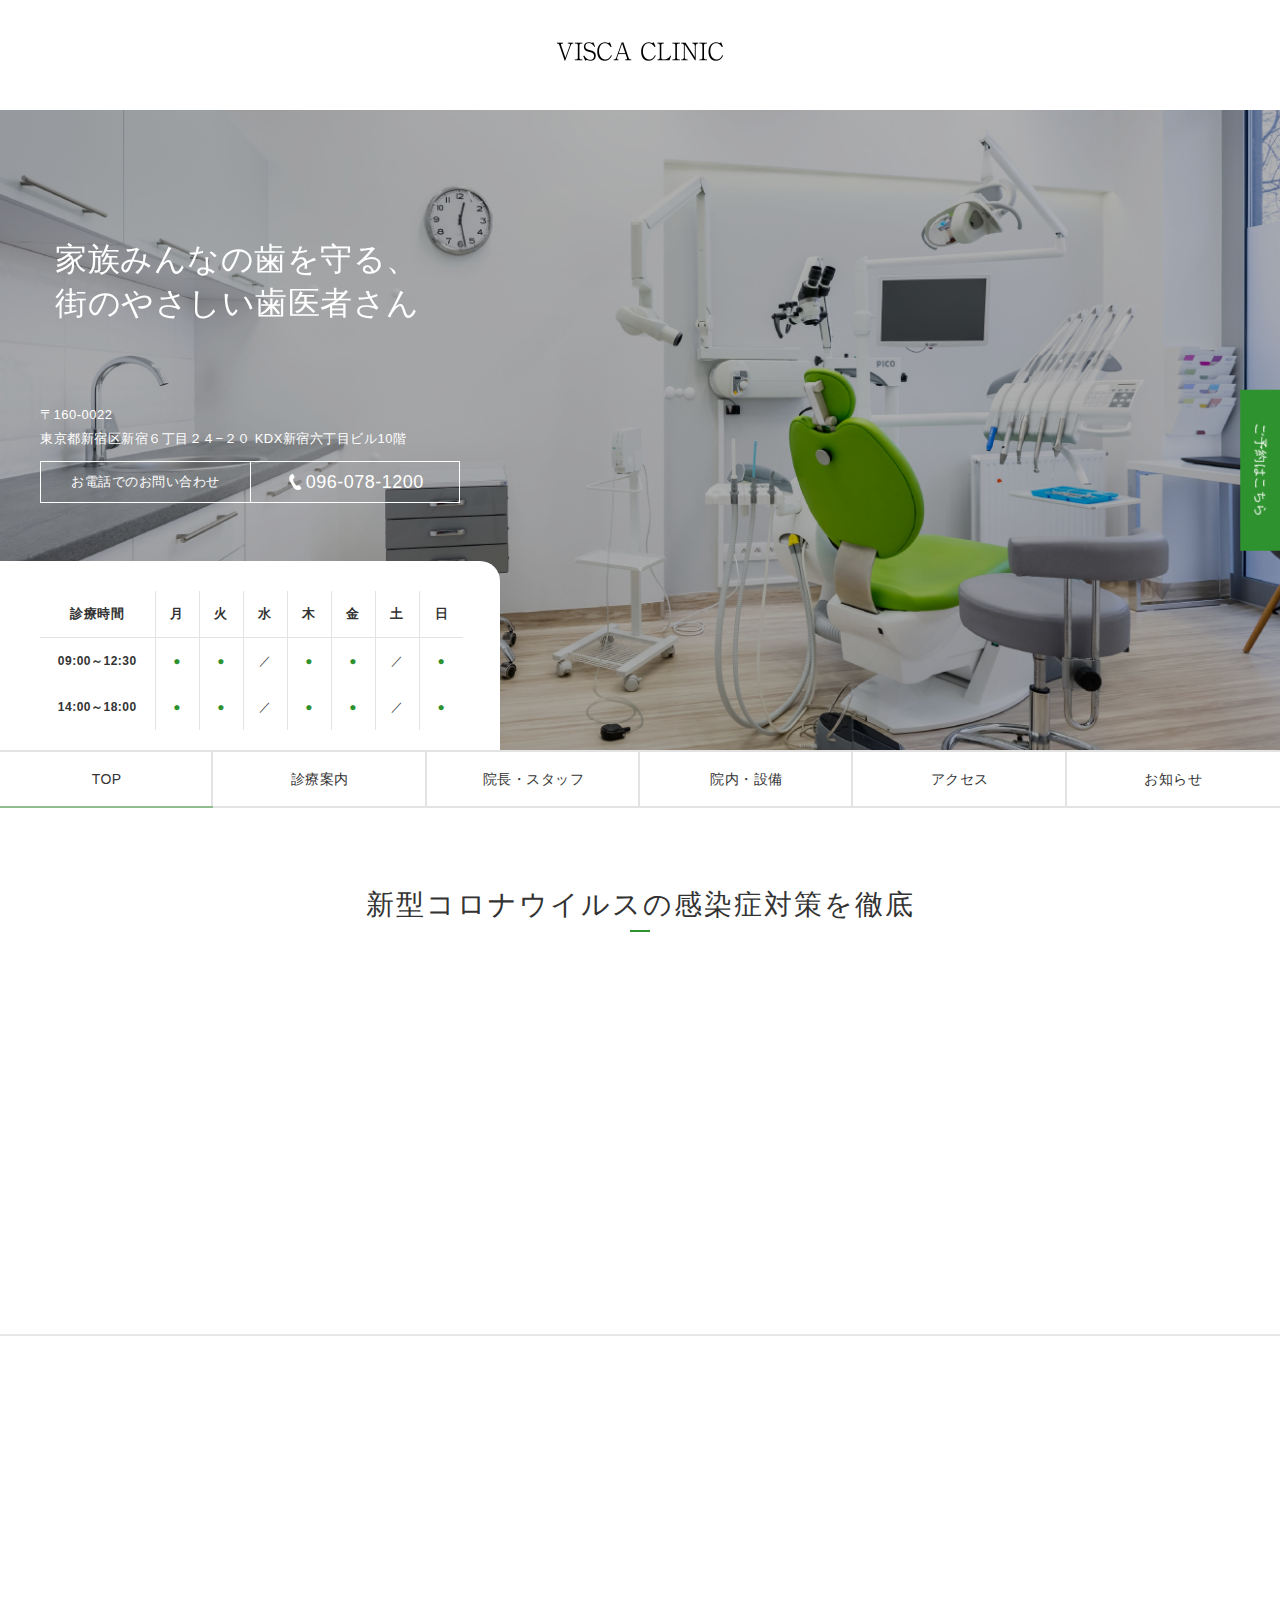
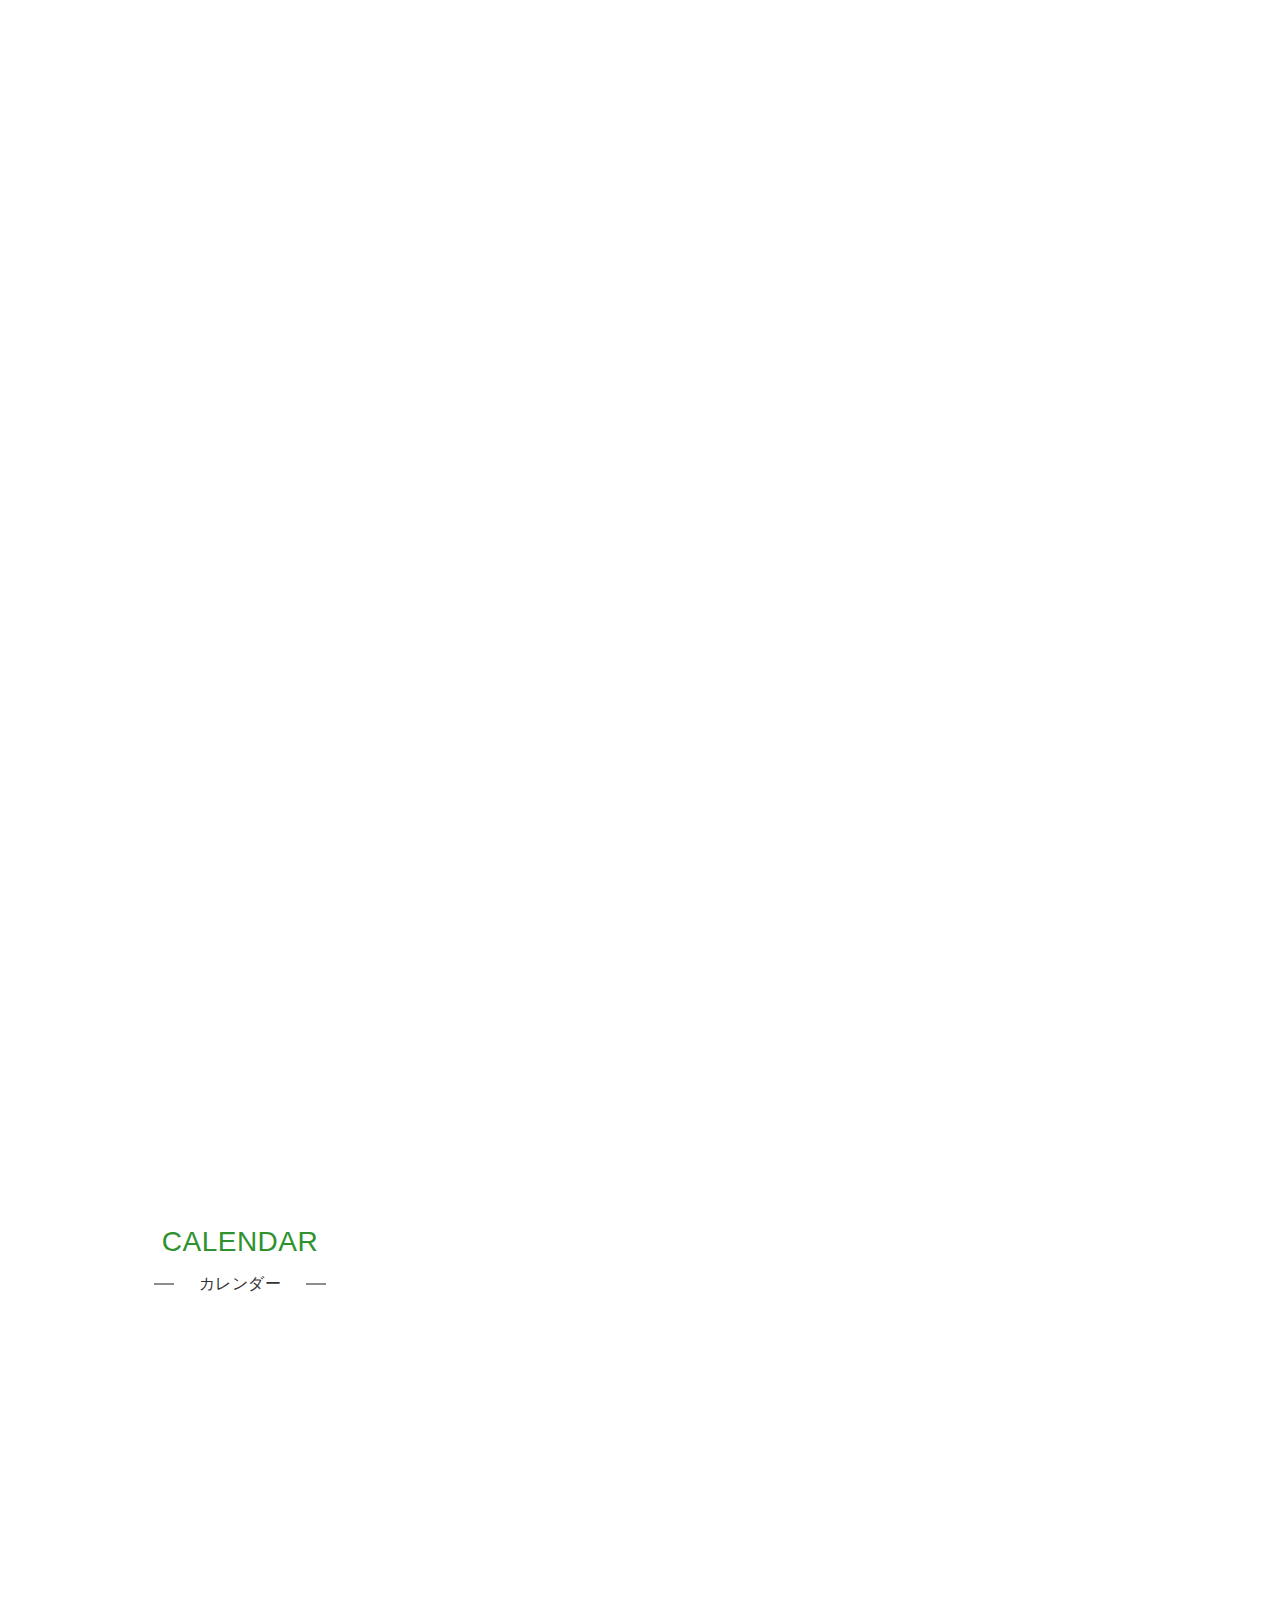
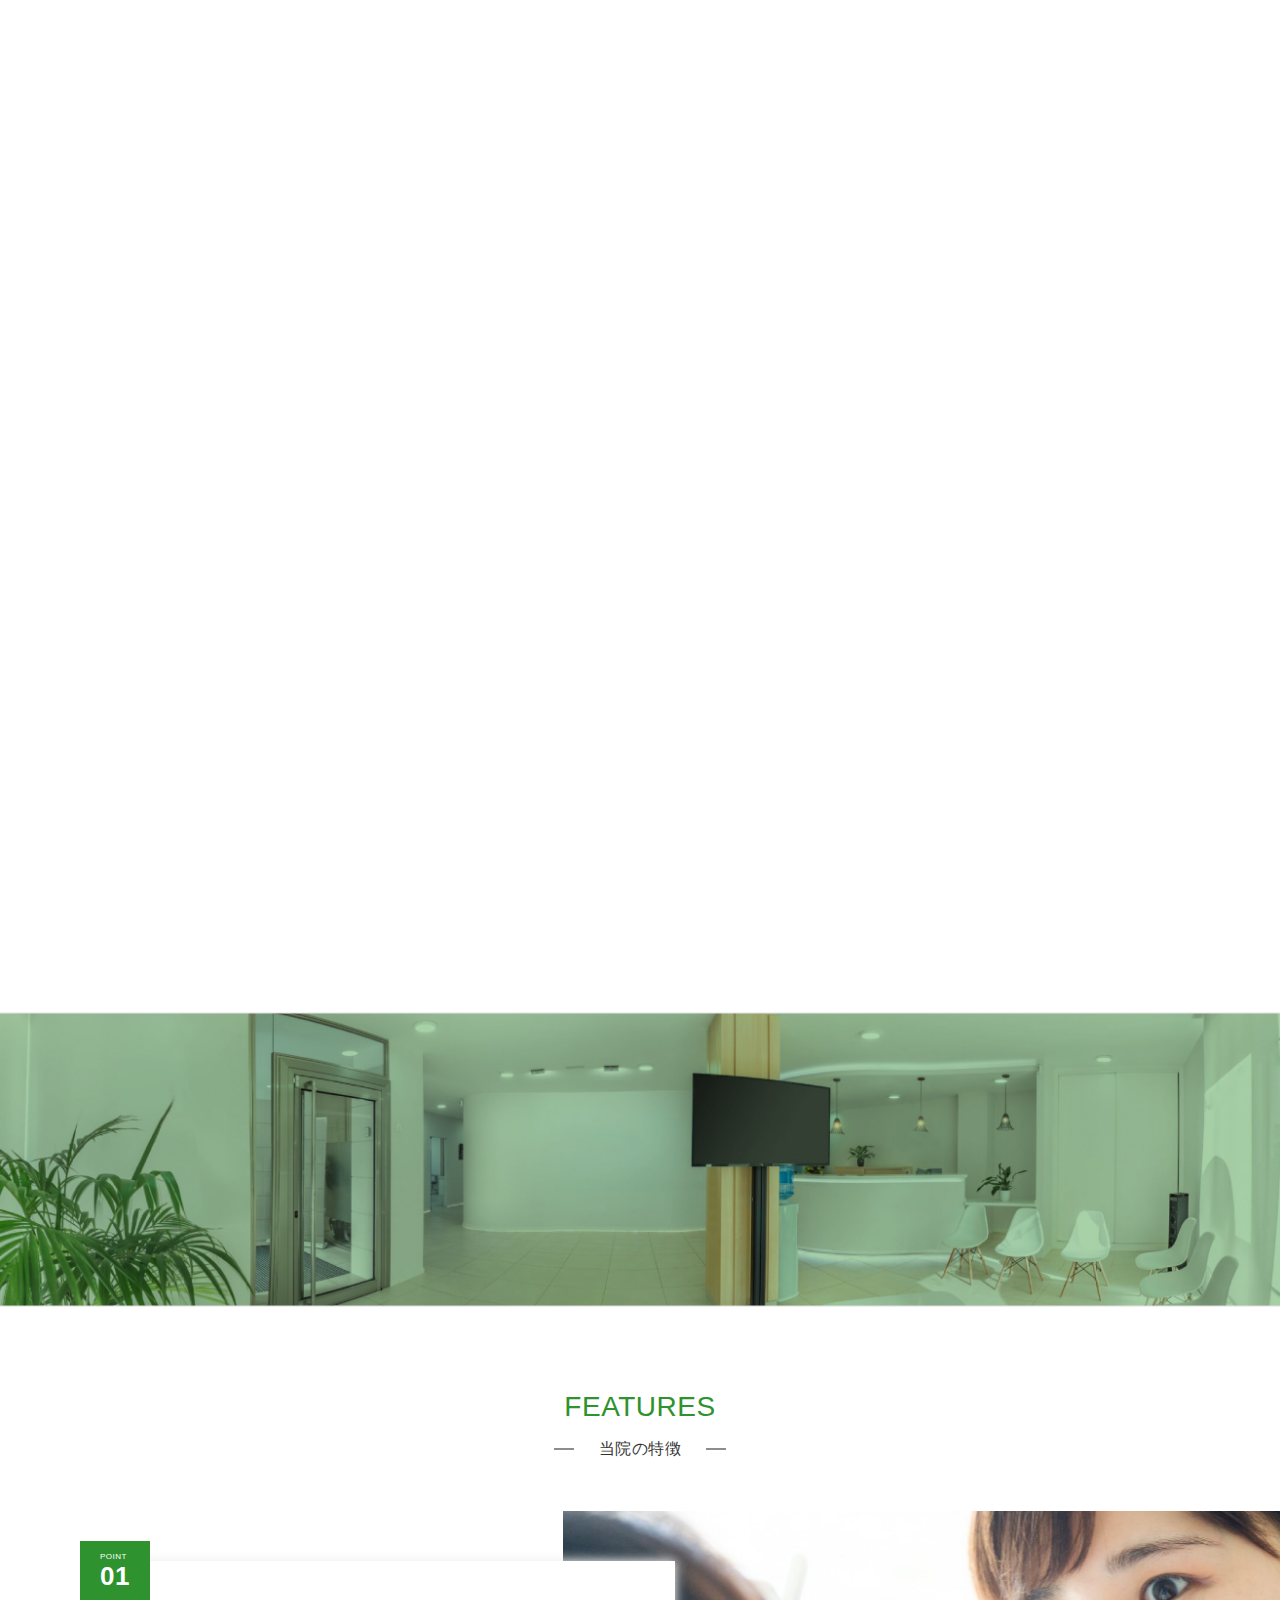
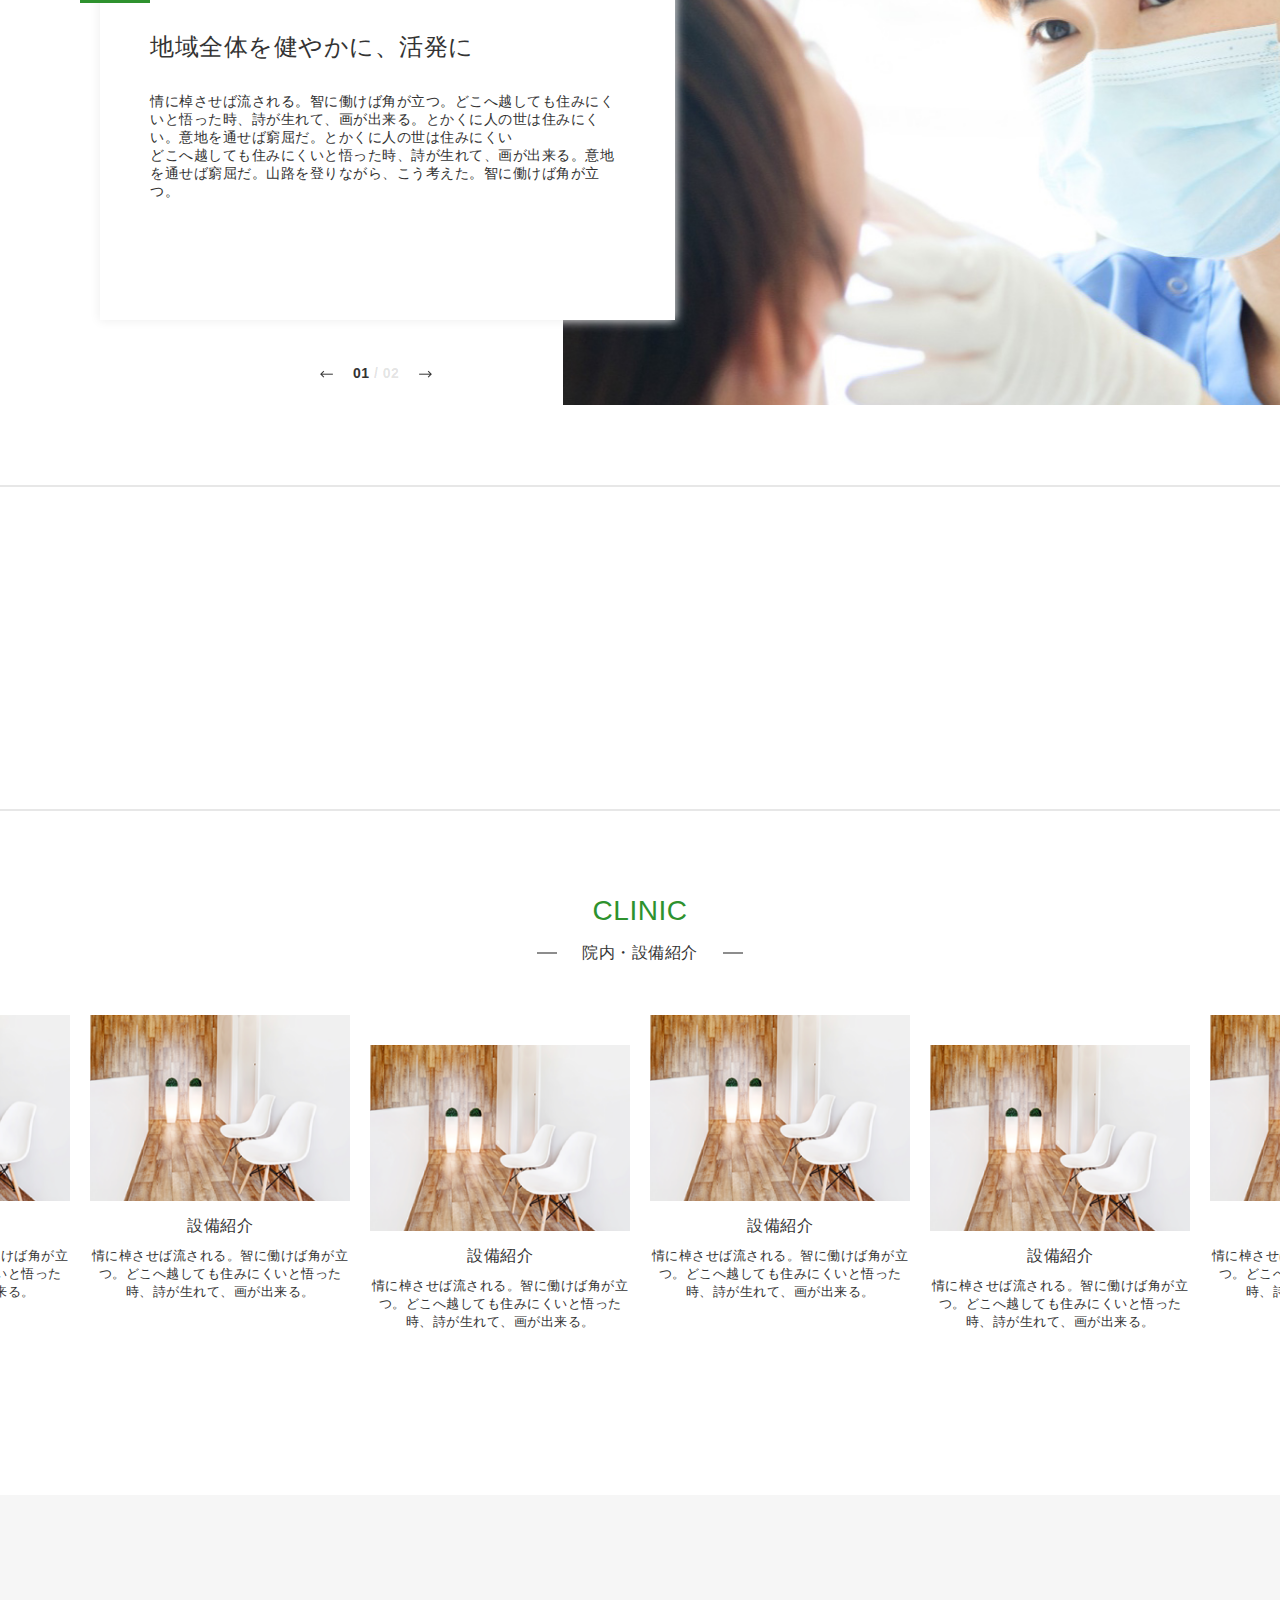
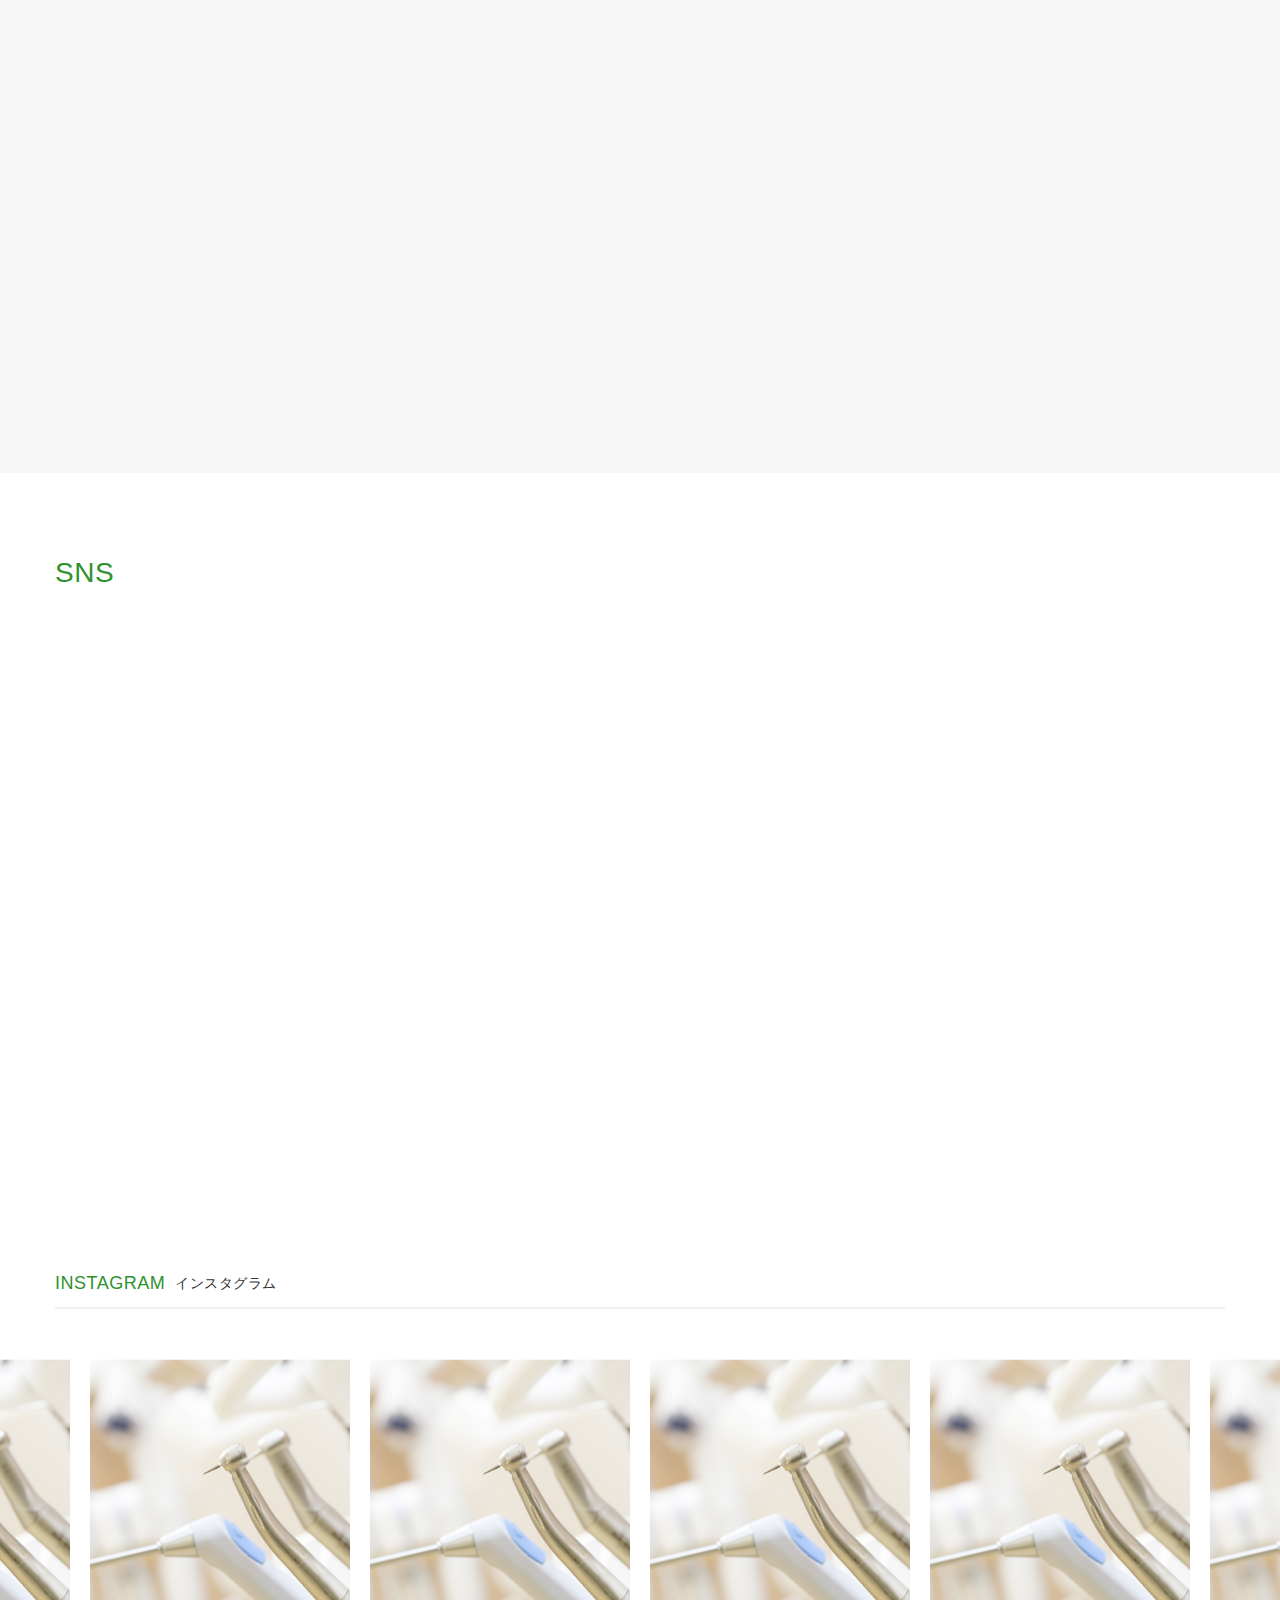
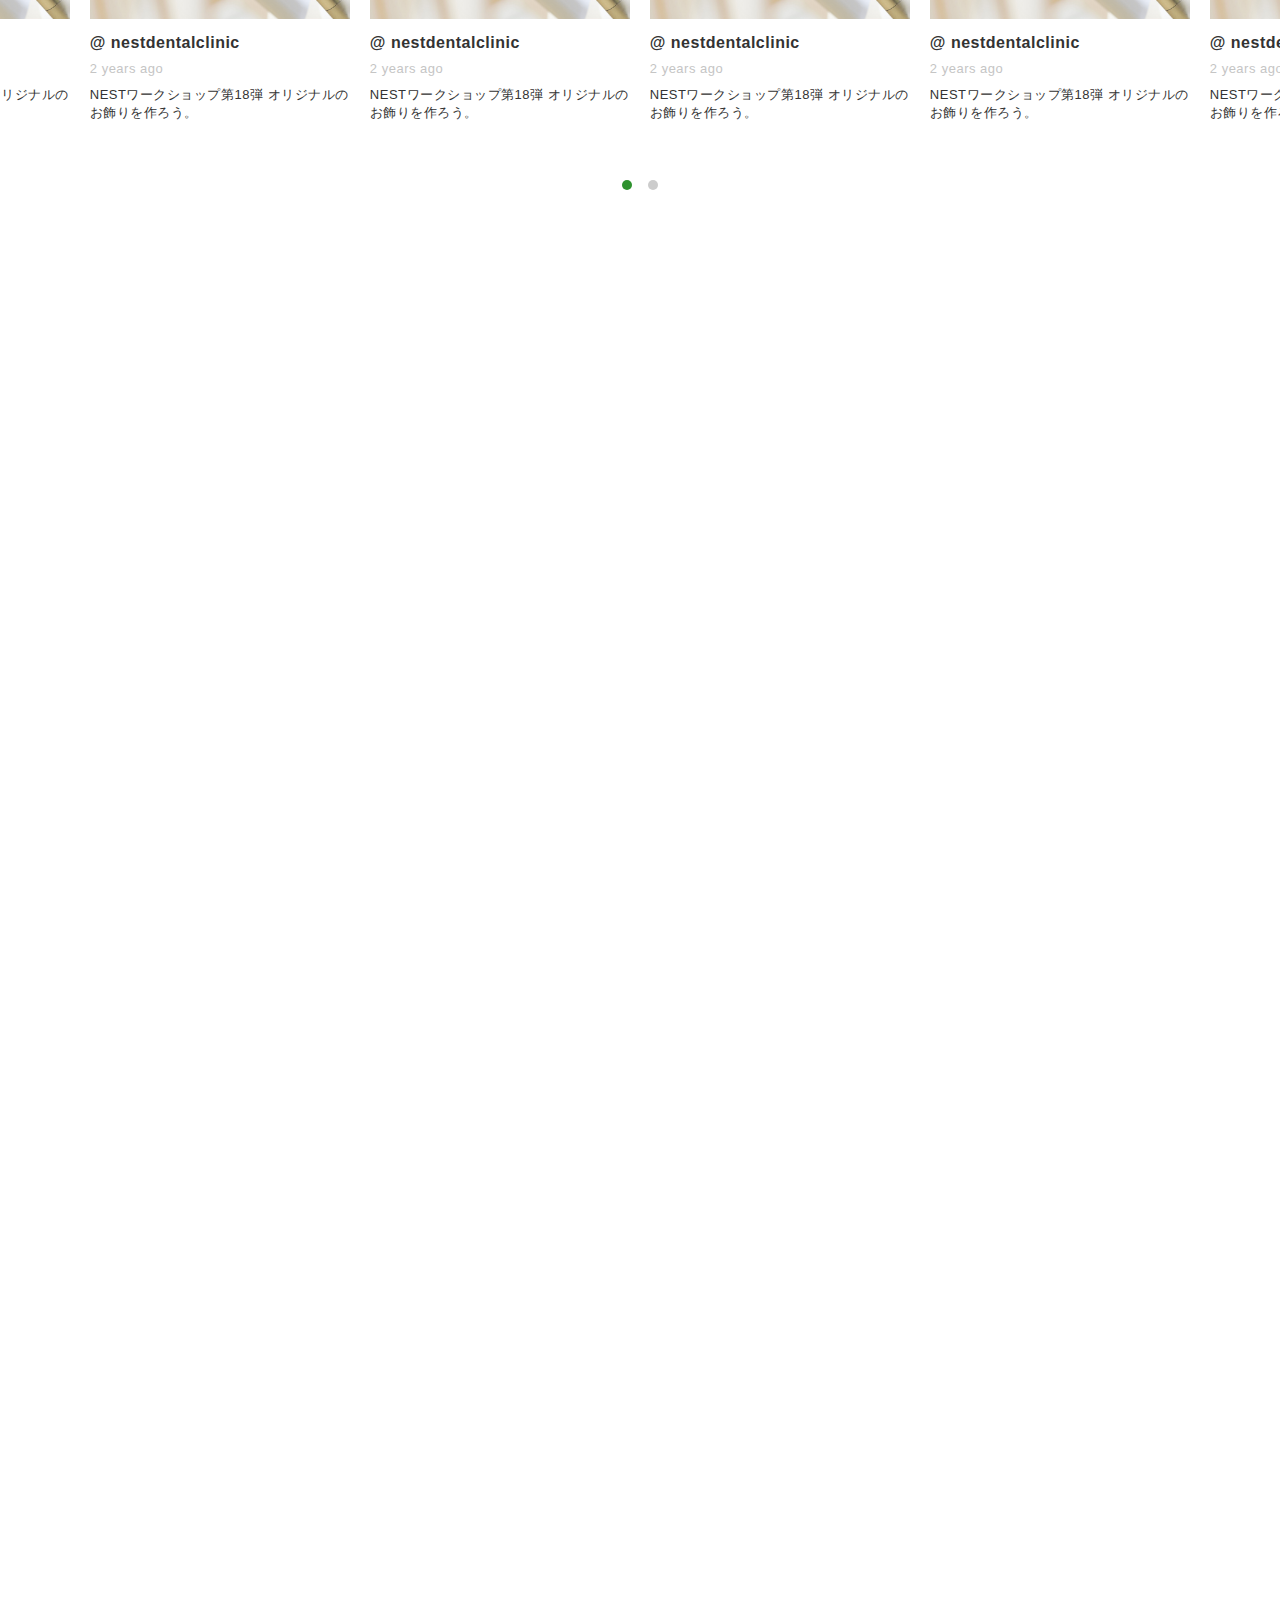
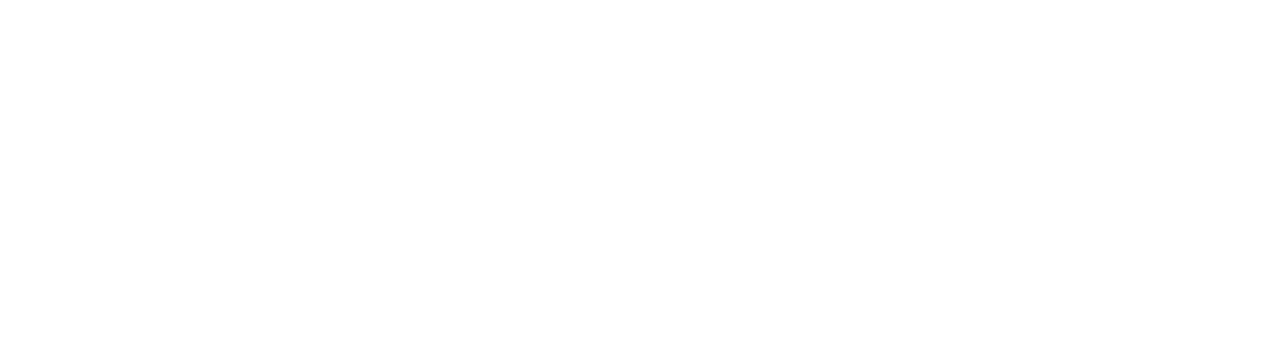
==== commit 6dc9b098: "add project" ====
--- a/index.html
+++ b/index.html
@@ -44,7 +44,7 @@
                           <img src="./assets/images/banner-home.jpg" alt="" class="img-fluid">
                       </div>
                       <div class="slider__item__box" data-animate="fadeInLeft" data-animate-delay="600">
-                        <div class="container">
+                        <div class="container padding-mobile">
                             <p class="slider__item__title">家族みんなの歯を守る、<br>街のやさしい歯医者さん</p>
                         </div>
                       </div>
@@ -56,7 +56,7 @@
                           <img src="./assets/images/banner-home.jpg" alt="" class="img-fluid">
                       </div>
                       <div class="slider__item__box" data-animate="fadeInLeft" data-animate-delay="600">
-                        <div class="container">
+                        <div class="container padding-mobile">
                             <p class="slider__item__title">家族みんなの歯を守る、<br>街のやさしい歯医者さん</p>
                         </div>
                       </div>
@@ -316,6 +316,10 @@
       </section>
       <section class="section section--great">
           <div class="container padding-mobile">
+              <div class="section__title text-center wow fadeInUp">
+                  <h2 class="title">GREETING</h2>
+                  <div class="sub-title"><span>ご挨拶</span></div>
+              </div>
               <div class="great-wrap">
                   <div class="great-thumb wow fadeInLeft">
                       <img src="./assets/images/doctor.jpg" alt="doctor">
@@ -946,6 +950,7 @@
   <script src="./assets/libs/jquery-3.5.1.slim/jquery-3.5.1.slim.min.js"></script>
   <script src="./assets/libs/bootstrap/js/bootstrap.bundle.js"></script>
   <script src="./assets/libs/wowjs/js/wow.min.js"></script>
+  <script src="./assets/libs/slick_slider/js/slick.min.js"></script>
   <script src="./assets/libs/flickity/flickity.pkgd.min.js"></script>
   <script src="./assets/js/main.js"></script>
 
--- a/assets/css/main.css
+++ b/assets/css/main.css
@@ -4,6 +4,11 @@
 @import url(../libs/slick_slider/css/slick.css);
 @font-face {
   font-family: 'YuGothic';
+  font-weight: 500;
+  src: url("../fonts/yugothic-medium.otf"); }
+@font-face {
+  font-family: 'YuGothicB';
+  font-weight: 700;
   src: url("../fonts/yugothib.ttf"); }
 @font-face {
   font-family: 'Yu Mincho';
@@ -183,7 +188,8 @@
   color: #fff;
   padding: 4px 18px 2px;
   font-size: 13px;
-  text-align: center; }
+  text-align: center;
+  font-weight: 700; }
   .button span {
     position: relative;
     z-index: 2; }
@@ -944,6 +950,7 @@
       width: 100%;
       z-index: 1; }
     .banner.banner--home .main__slider .slider__item__title {
+      font-family: 'Yu Mincho', sans-serif;
       font-size: 32px;
       line-height: normal;
       color: #ffffff; }
@@ -1178,7 +1185,8 @@
     .section--opening .box-open .time-open {
       font-size: 13px;
       color: #2e922e;
-      letter-spacing: 1.5px; }
+      letter-spacing: 1.5px;
+      font-weight: 700; }
     @media (max-width: 992px) and (min-width: 480px) {
       .section--opening .box-open .time-open {
         font-size: 19.5px; } }
@@ -1243,7 +1251,8 @@
     padding-bottom: 25px;
     margin-bottom: 25px;
     border-bottom: 2px solid #efefef;
-    padding-right: 80px; }
+    padding-right: 80px;
+    min-height: 105px; }
     .section .list-new li .meta {
       font-size: 13px;
       margin-bottom: 5px; }
@@ -1321,6 +1330,8 @@
         .section--calendar .calendar-wrap {
           padding: 40px 10px;
           height: 339px; } }
+  .section--great .section__title {
+    margin-bottom: 60px; }
   .section--great .great-wrap {
     display: flex;
     flex-wrap: wrap; }
@@ -2020,7 +2031,8 @@
       justify-content: space-between; }
       .section--contact .contact-home .title {
         font-size: 16px;
-        margin-bottom: 20px; }
+        margin-bottom: 20px;
+        font-weight: 700; }
         @media (max-width: 992px) and (min-width: 480px) {
           .section--contact .contact-home .title {
             font-size: 24px;
@@ -2143,6 +2155,7 @@
     padding: 30px; }
     .access__box2__item .item__title {
       font-size: 18px;
+      font-weight: 700;
       color: #2E922E;
       margin-bottom: 10px; }
 @media screen and (max-width: 767px) {
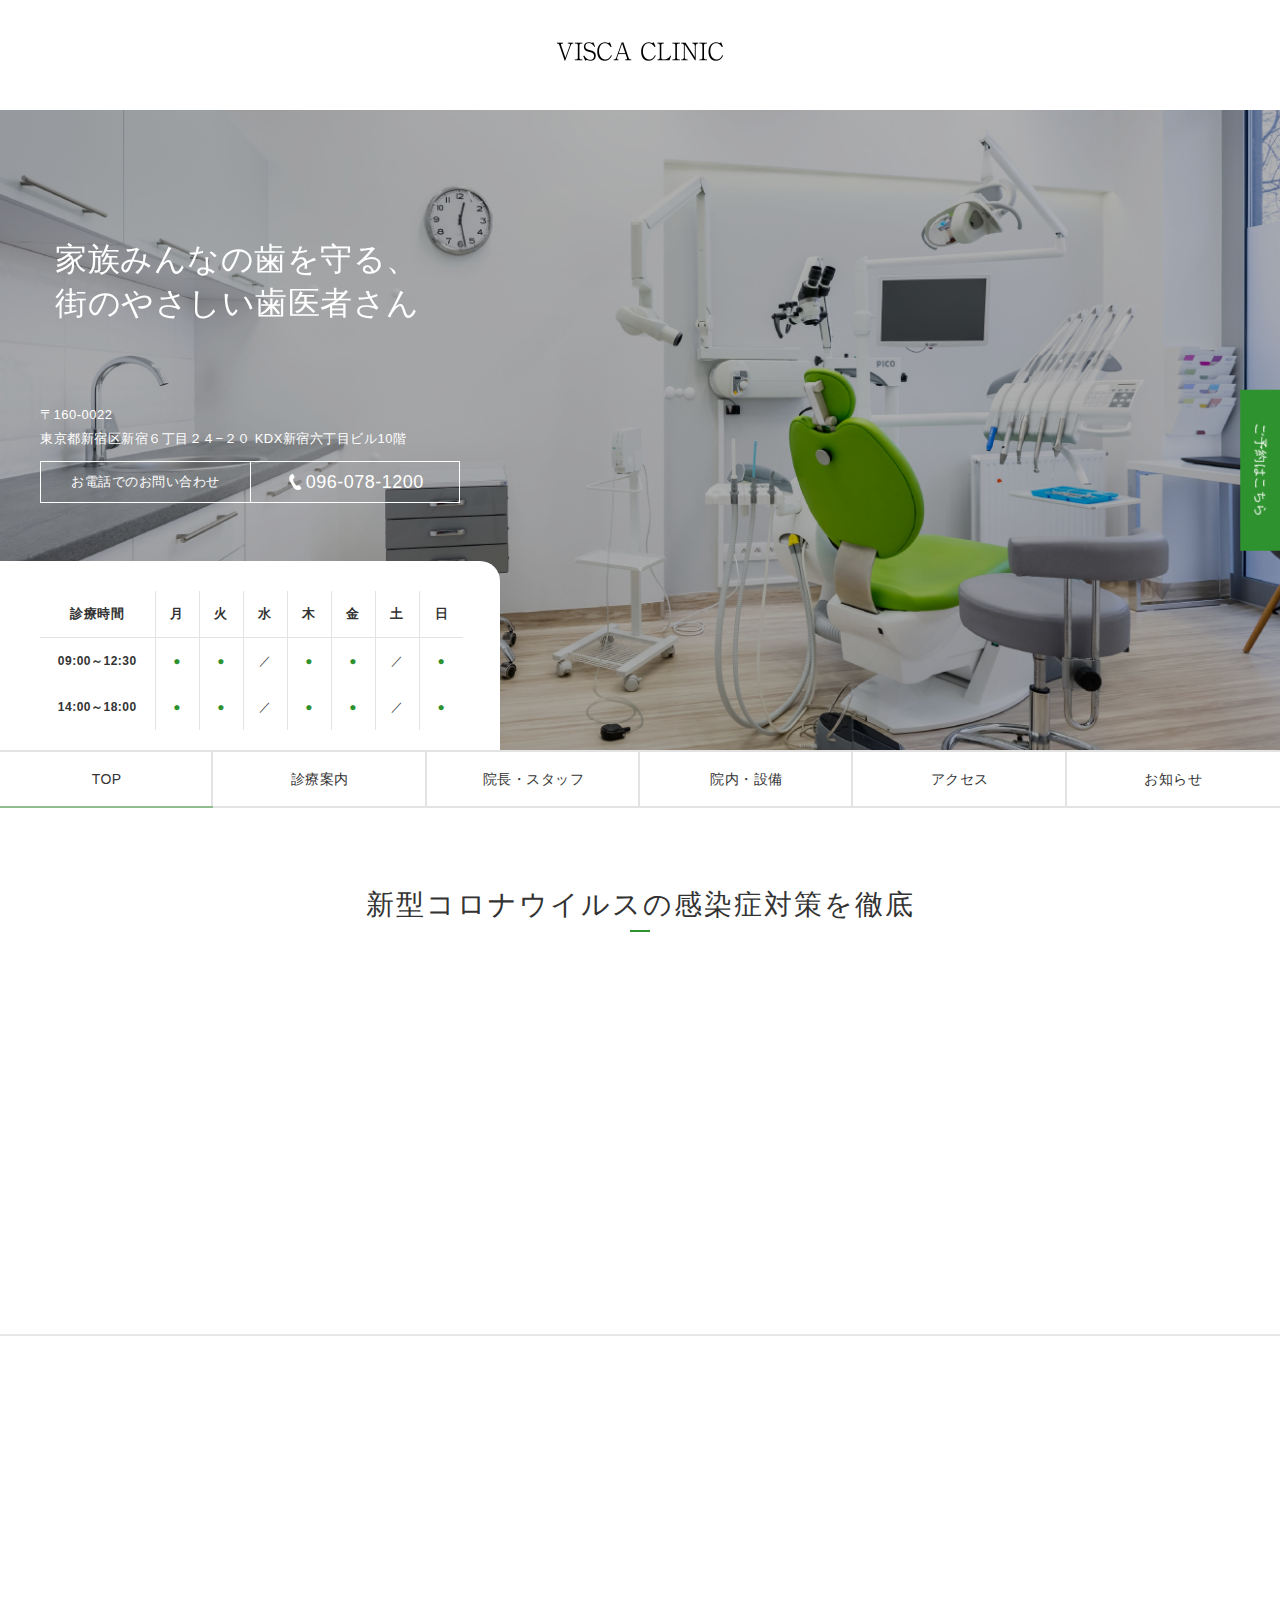
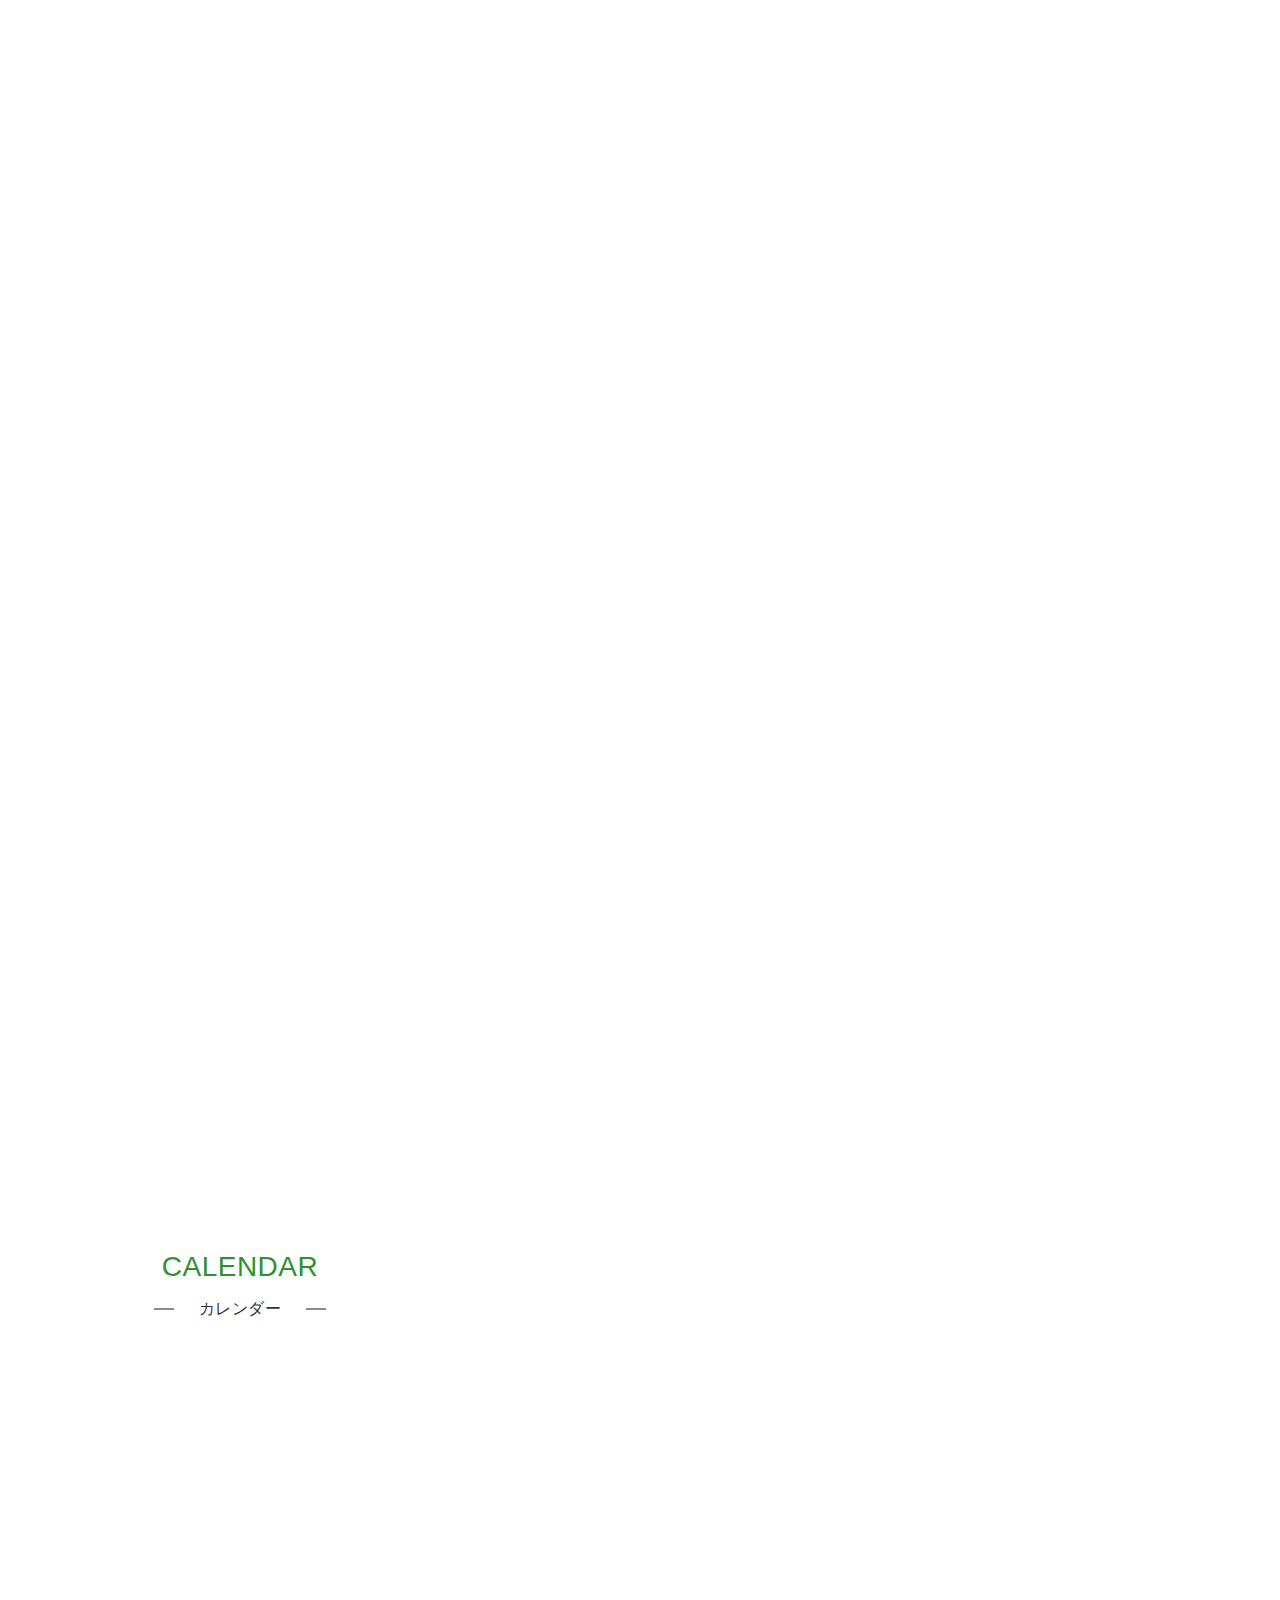
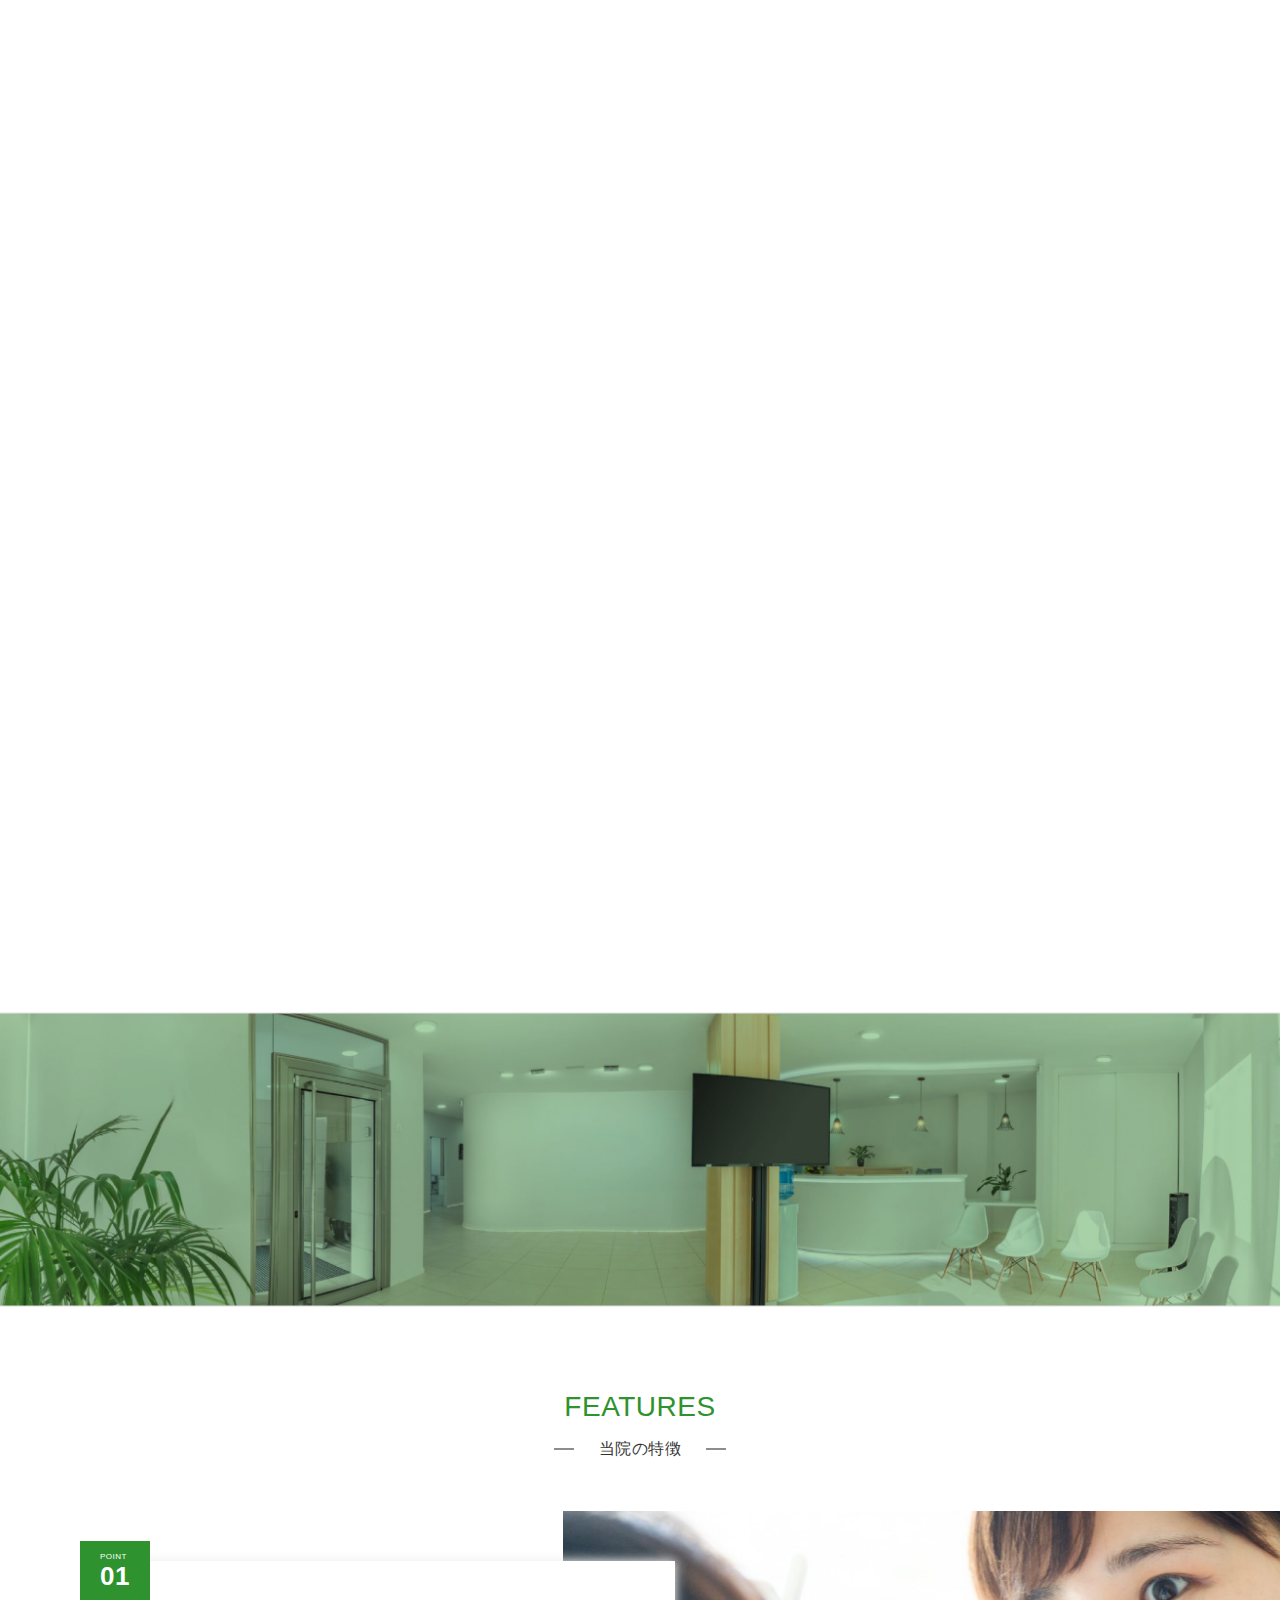
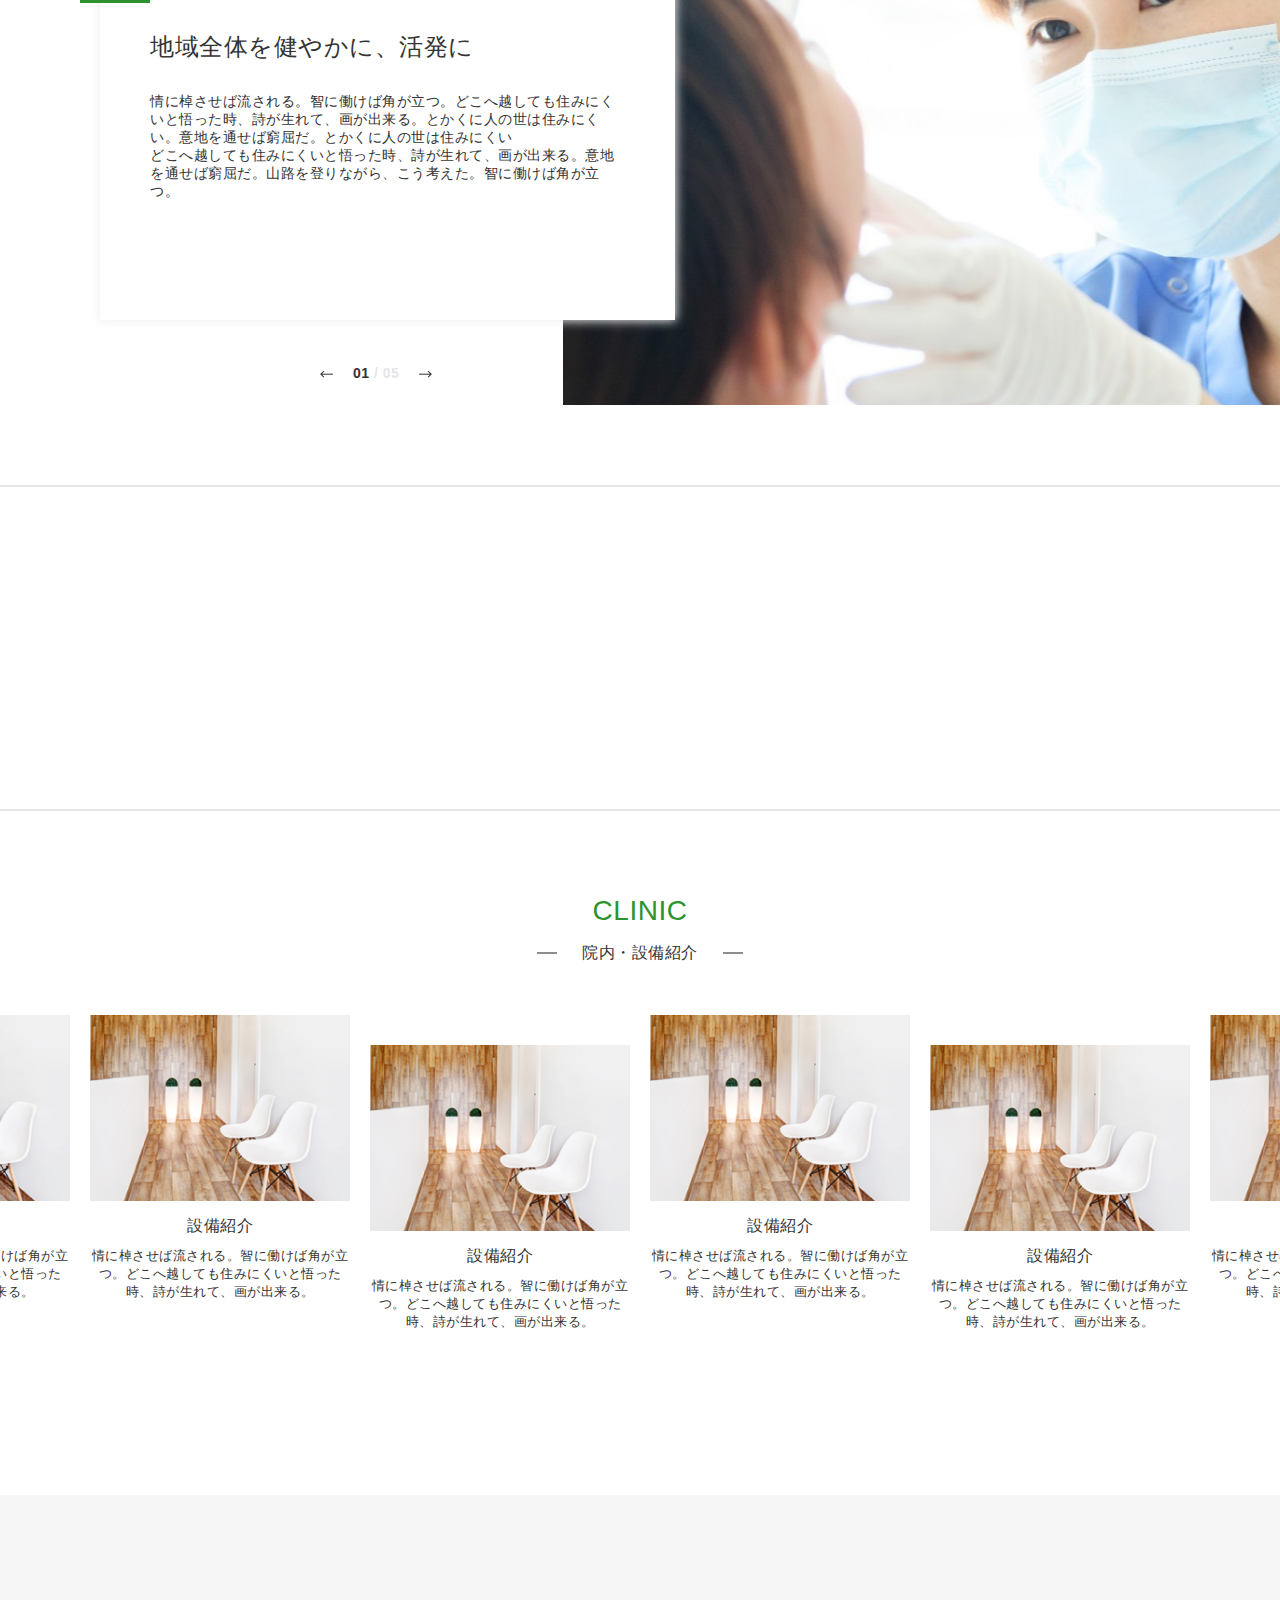
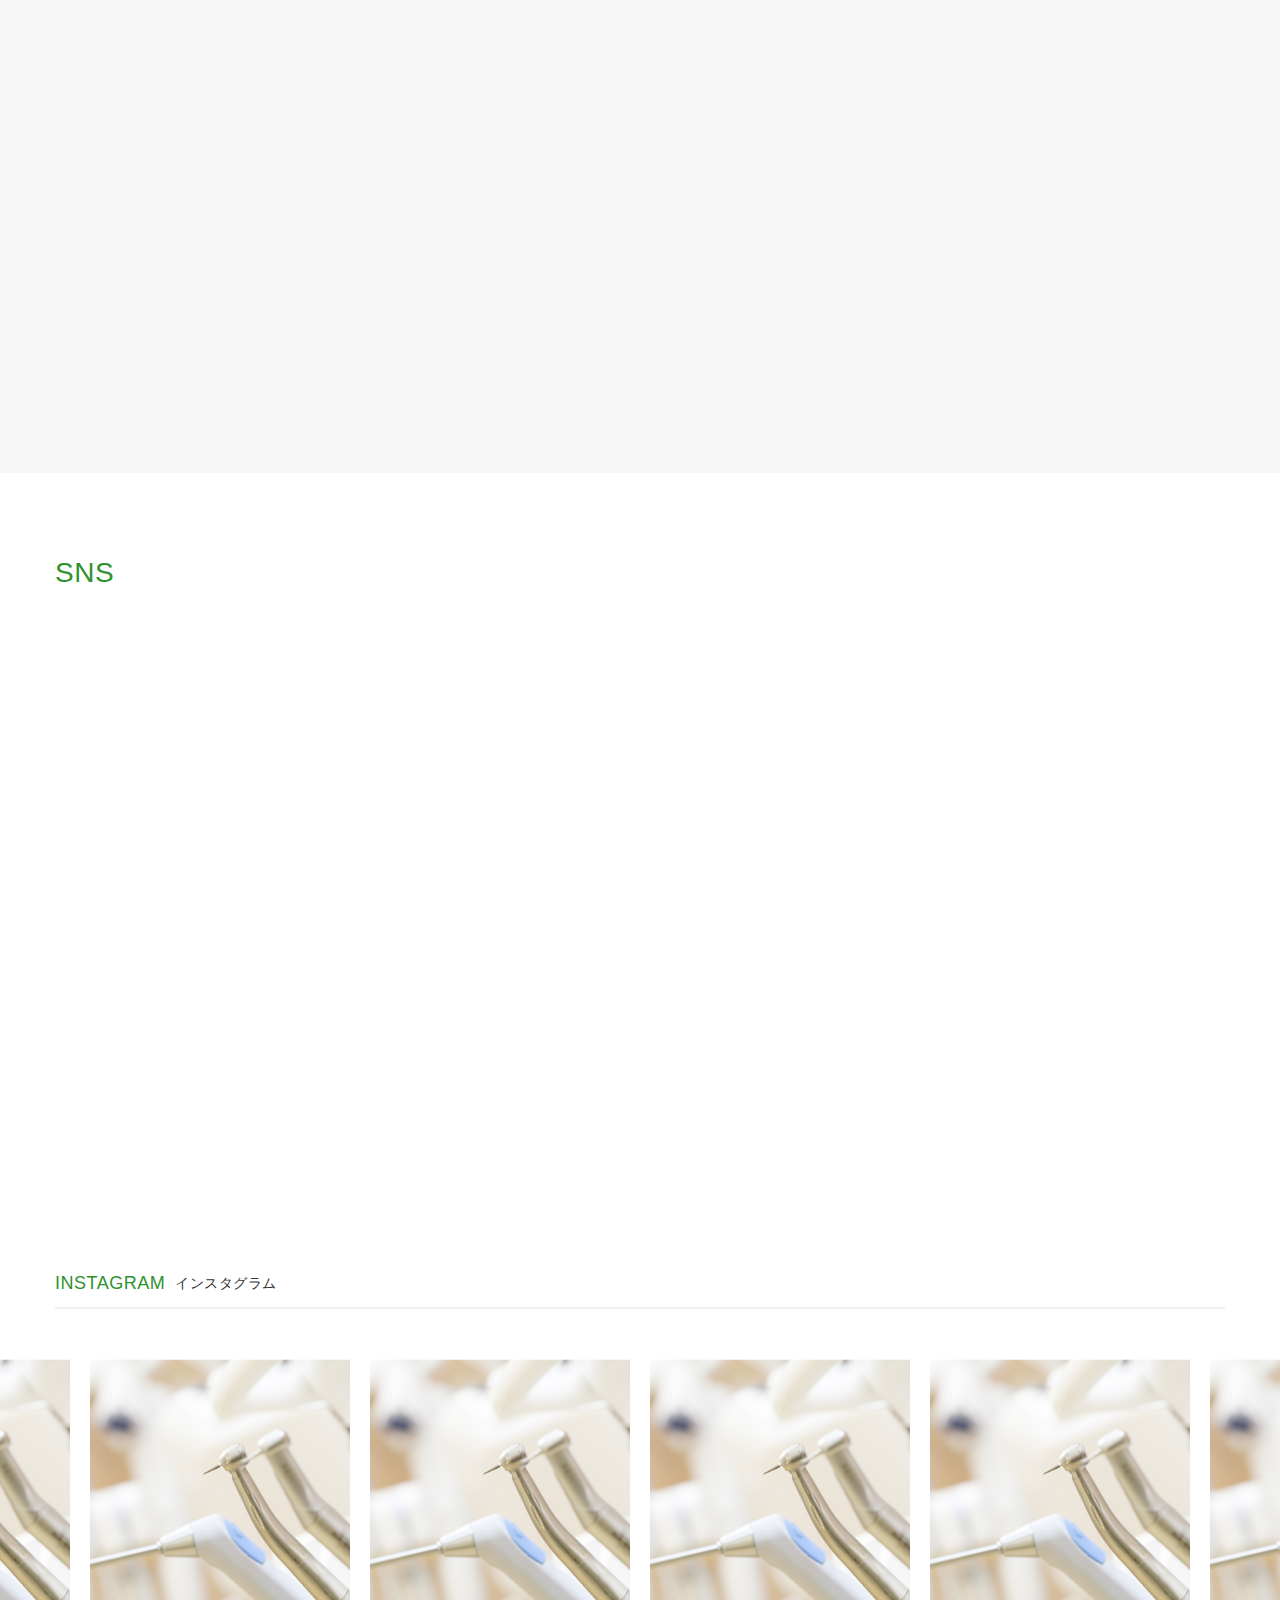
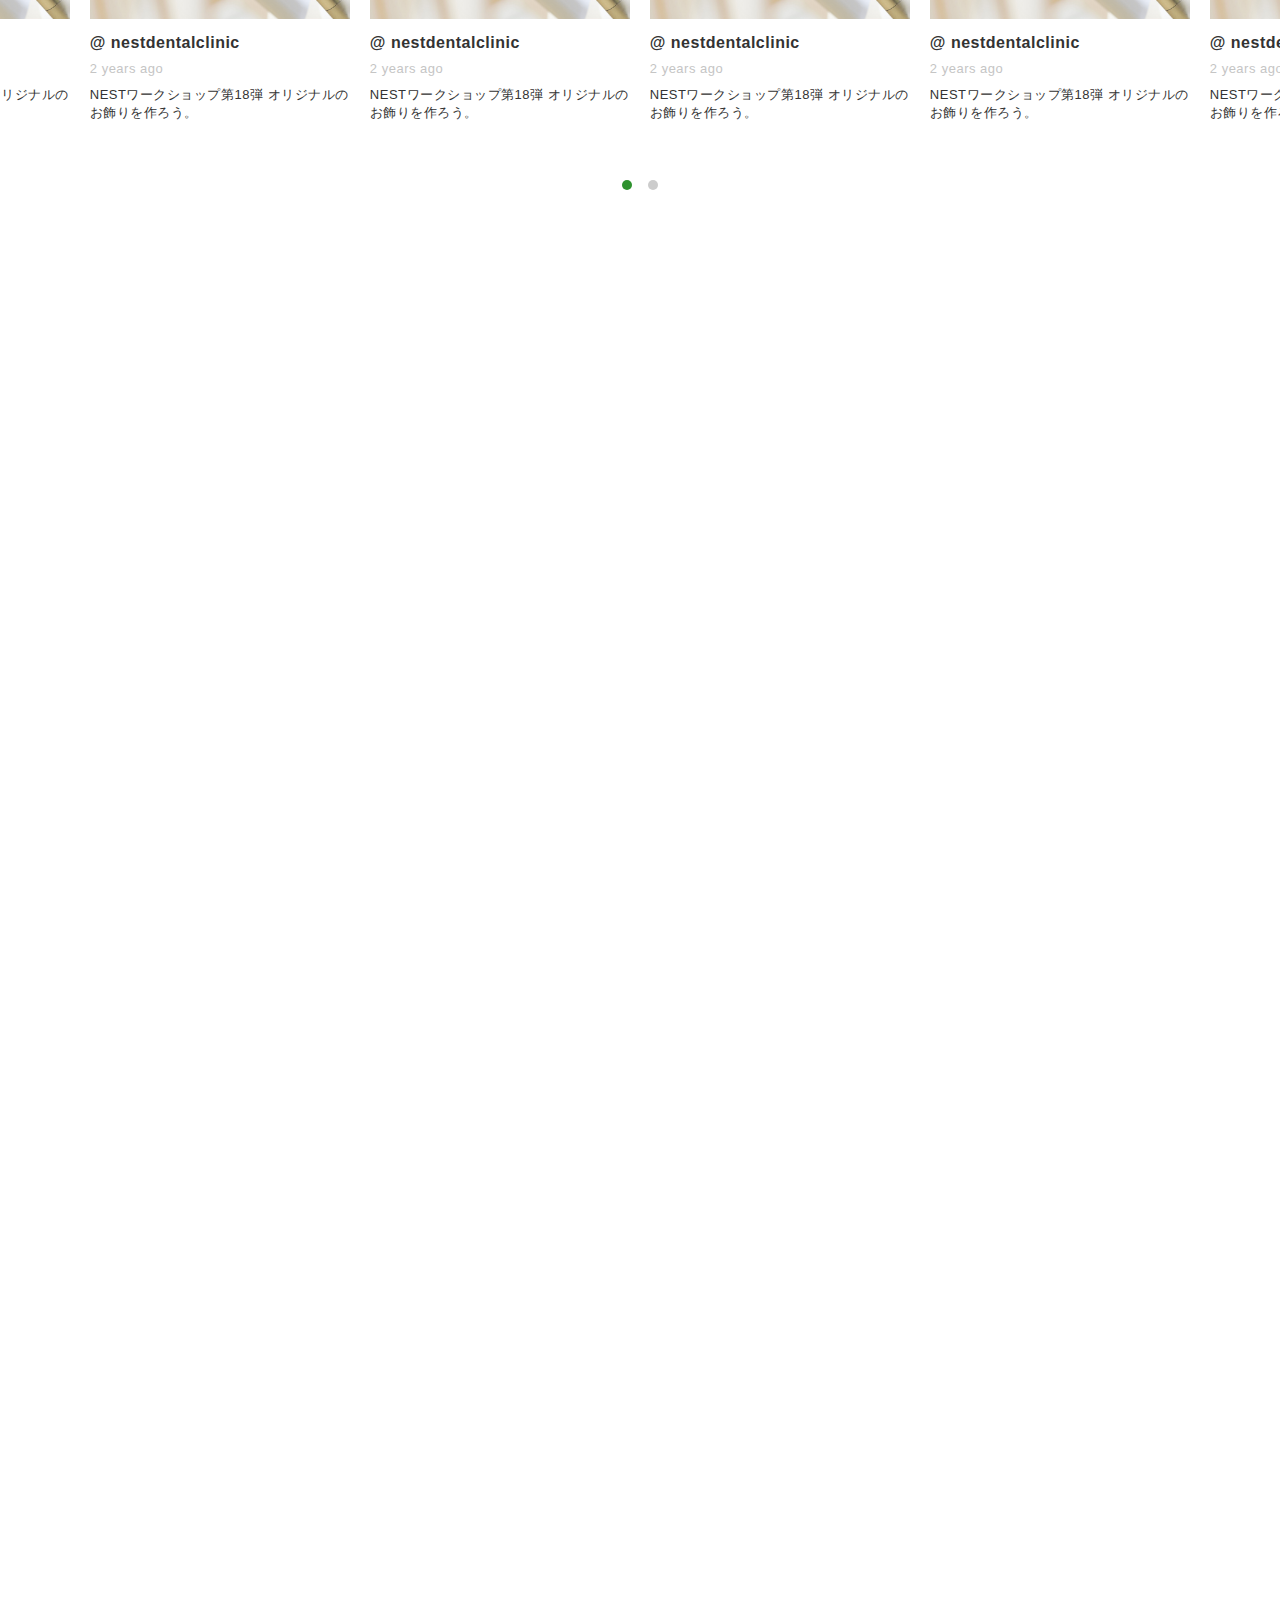
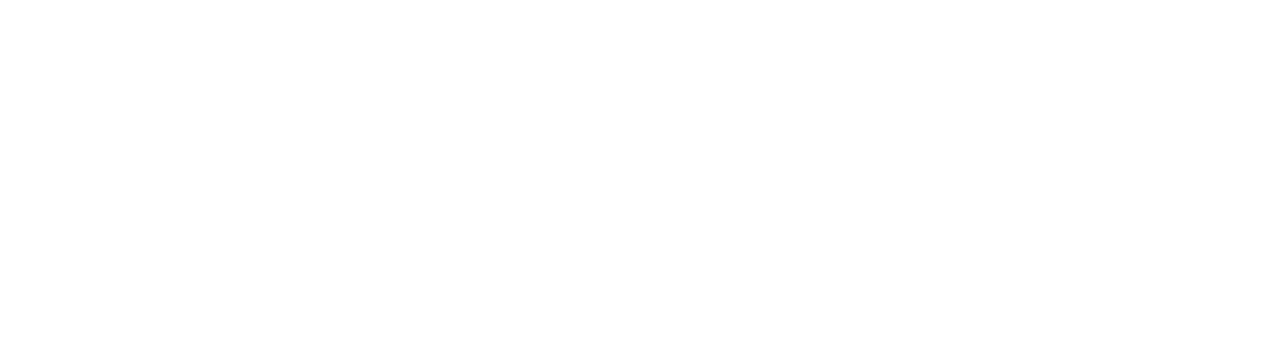
==== commit a0e261c3: "add project" ====
--- a/index.html
+++ b/index.html
@@ -401,10 +401,70 @@
                       </div>
                     </div>
                   </div>
+                  <div class="slider__item">
+                      <div class="slider__item__wrap">
+                          <div class="slider__item__thumb dnfix__thumb">
+                              <img src="./assets/images/feature_01.jpg" alt="" class="img-fluid">
+                          </div>
+                          <div class="slider__item__box">
+                              <div class="slider__item__date">
+                                  <p class="-text">point</p>
+                                  <p class="-number">02</p>
+                              </div>
+                              <p class="slider__item__title">地域全体を健やかに、活発に</p>
+                              <div class="slider__item__sub">
+                                  <p>情に棹させば流される。智に働けば角が立つ。どこへ越しても住みにくいと悟った時、詩が生れて、画が出来る。とかくに人の世は住みにくい。意地を通せば窮屈だ。とかくに人の世は住みにくい<br>
+                                      どこへ越しても住みにくいと悟った時、詩が生れて、画が出来る。意地を通せば窮屈だ。山路を登りながら、こう考えた。智に働けば角が立つ。
+                                  </p>
+                              </div>
+                              <a href="#" class="slider__item__readmore animation-button-2 wow"><span>詳しくはこちら</span><img src="./assets/images/icon-next-white.png" alt=""></a>
+                          </div>
+                      </div>
+                  </div>
+                  <div class="slider__item">
+                      <div class="slider__item__wrap">
+                          <div class="slider__item__thumb dnfix__thumb">
+                              <img src="./assets/images/feature_01.jpg" alt="" class="img-fluid">
+                          </div>
+                          <div class="slider__item__box">
+                              <div class="slider__item__date">
+                                  <p class="-text">point</p>
+                                  <p class="-number">02</p>
+                              </div>
+                              <p class="slider__item__title">地域全体を健やかに、活発に</p>
+                              <div class="slider__item__sub">
+                                  <p>情に棹させば流される。智に働けば角が立つ。どこへ越しても住みにくいと悟った時、詩が生れて、画が出来る。とかくに人の世は住みにくい。意地を通せば窮屈だ。とかくに人の世は住みにくい<br>
+                                      どこへ越しても住みにくいと悟った時、詩が生れて、画が出来る。意地を通せば窮屈だ。山路を登りながら、こう考えた。智に働けば角が立つ。
+                                  </p>
+                              </div>
+                              <a href="#" class="slider__item__readmore animation-button-2 wow"><span>詳しくはこちら</span><img src="./assets/images/icon-next-white.png" alt=""></a>
+                          </div>
+                      </div>
+                  </div>
+                  <div class="slider__item">
+                      <div class="slider__item__wrap">
+                          <div class="slider__item__thumb dnfix__thumb">
+                              <img src="./assets/images/feature_01.jpg" alt="" class="img-fluid">
+                          </div>
+                          <div class="slider__item__box">
+                              <div class="slider__item__date">
+                                  <p class="-text">point</p>
+                                  <p class="-number">02</p>
+                              </div>
+                              <p class="slider__item__title">地域全体を健やかに、活発に</p>
+                              <div class="slider__item__sub">
+                                  <p>情に棹させば流される。智に働けば角が立つ。どこへ越しても住みにくいと悟った時、詩が生れて、画が出来る。とかくに人の世は住みにくい。意地を通せば窮屈だ。とかくに人の世は住みにくい<br>
+                                      どこへ越しても住みにくいと悟った時、詩が生れて、画が出来る。意地を通せば窮屈だ。山路を登りながら、こう考えた。智に働けば角が立つ。
+                                  </p>
+                              </div>
+                              <a href="#" class="slider__item__readmore animation-button-2 wow"><span>詳しくはこちら</span><img src="./assets/images/icon-next-white.png" alt=""></a>
+                          </div>
+                      </div>
+                  </div>
               </div>
               <div class="slider__nav d-flex align-items-center">
                   <div class="slider__prev slick__arrow"><img src="./assets/images/icon-prev.png" alt=""></div>
-                  <div class="slider__number"> <span class="slider__number--current">01</span> / <span class="slider__number--totals">02</span> </div>
+                  <div class="slider__number"> <span class="slider__number--current">01</span> / <span class="slider__number--totals">05</span> </div>
                   <div class="slider__next slick__arrow"><img src="./assets/images/icon-next.png" alt=""></div>
               </div>
           </div>
--- a/assets/css/main.css
+++ b/assets/css/main.css
@@ -189,7 +189,9 @@
   padding: 4px 18px 2px;
   font-size: 13px;
   text-align: center;
-  font-weight: 700; }
+  font-weight: 700;
+  overflow: hidden;
+  position: relative; }
   .button span {
     position: relative;
     z-index: 2; }
@@ -203,6 +205,19 @@
     color: #28a745; }
     .button:hover img {
       right: -2px; }
+  .button:before {
+    position: absolute;
+    left: 0;
+    top: 0;
+    content: "";
+    width: 100%;
+    height: 100%;
+    background-color: #3B4043;
+    transform: translateX(-100%);
+    transition: all 1s; }
+
+.animated.button:before {
+  transform: translateX(100%); }
 
 @media (max-width: 992px) {
   .button {
@@ -1043,7 +1058,7 @@
         border-bottom: 1px solid #fff; } }
   @media (max-width: 480px) {
     .banner.banner--home .main__slider .slider__item__title {
-      font-size: 30px; }
+      font-size: 28px; }
     .banner.banner--home .banner__address {
       font-size: 14px; } }
   @media (max-width: 360px) {
@@ -1310,6 +1325,8 @@
     padding-top: 0; }
     .section--calendar .row {
       align-items: center; }
+    .section--calendar .section__title {
+      margin-bottom: 0; }
     .section--calendar .calendar-wrap {
       margin-left: 23px;
       height: 496px;
@@ -1321,6 +1338,8 @@
         border-bottom: 2px solid #e8e8e8;
         padding-top: 100px;
         margin-bottom: 35px; }
+        .section--calendar .section__title {
+          margin-bottom: 40px; }
         .section--calendar .calendar-wrap {
           height: 394px;
           margin-left: 0; } }
@@ -1538,6 +1557,10 @@
           display: none; }
         .section--infomation .wrap-info .list-info li:last-child {
           border-bottom: none; }
+      .section--infomation .wrap-info .list-info.style-2 li .title {
+        width: 170px; }
+      .section--infomation .wrap-info .list-info.style-2 li br {
+        display: block; }
     @media (max-width: 991px) {
       .section--infomation .wrap-info {
         padding: 0px 50px; }
@@ -1552,7 +1575,9 @@
         .section--infomation .wrap-info .list-info li .title {
           width: 100px; }
         .section--infomation .wrap-info .list-info li p {
-          width: calc(100% - 100px); } }
+          width: calc(100% - 100px); }
+        .section--infomation .wrap-info .list-info.style-2 li .title {
+          width: 150px; } }
   .section--features .sc__wrap {
     position: relative; }
   .section--features .features__slider:not(.flickity-enabled) .slider__item + .slider__item {
@@ -2640,6 +2665,9 @@
   justify-content: center;
   height: 100%;
   padding-left: 20px; }
+  .service-checkbox .content .bottom {
+    margin-top: 20px;
+    color: #28a745; }
 @media (max-width: 992px) {
   .service-checkbox .thumb {
     margin-bottom: 30px; }
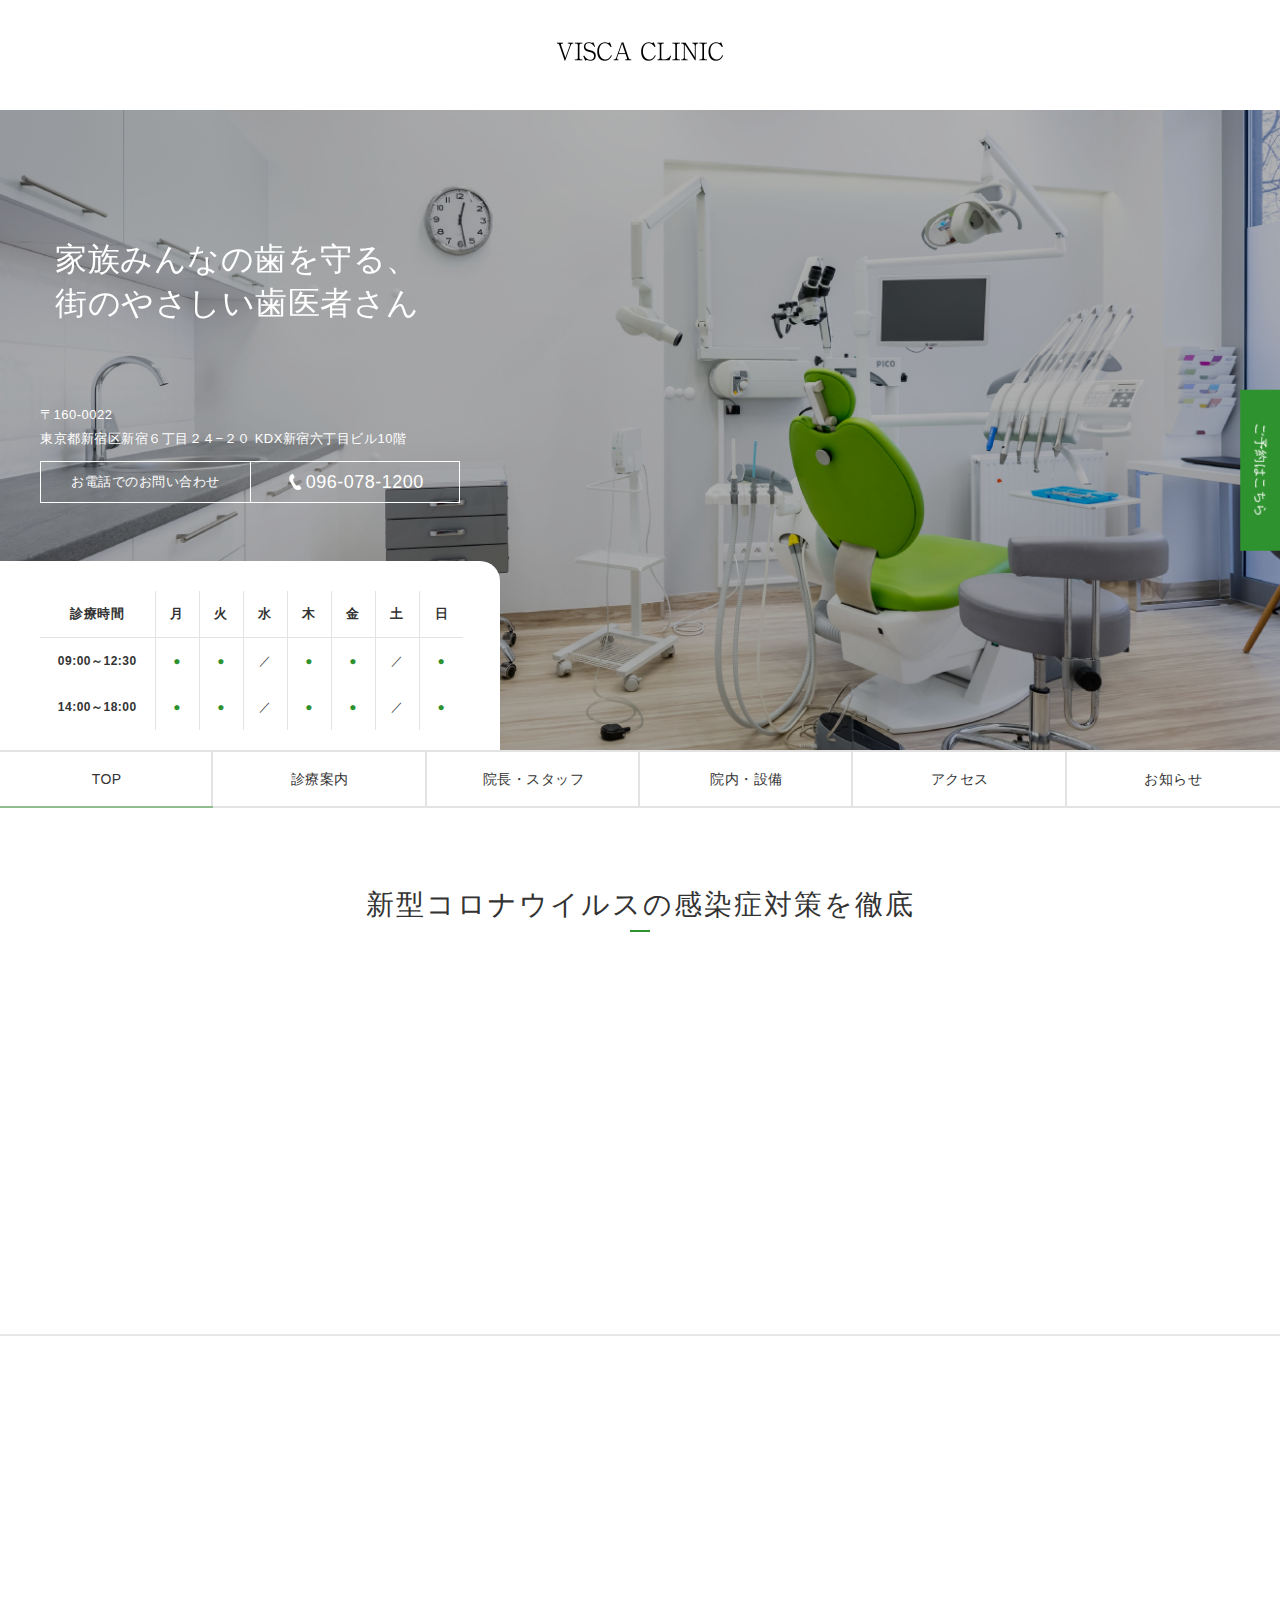
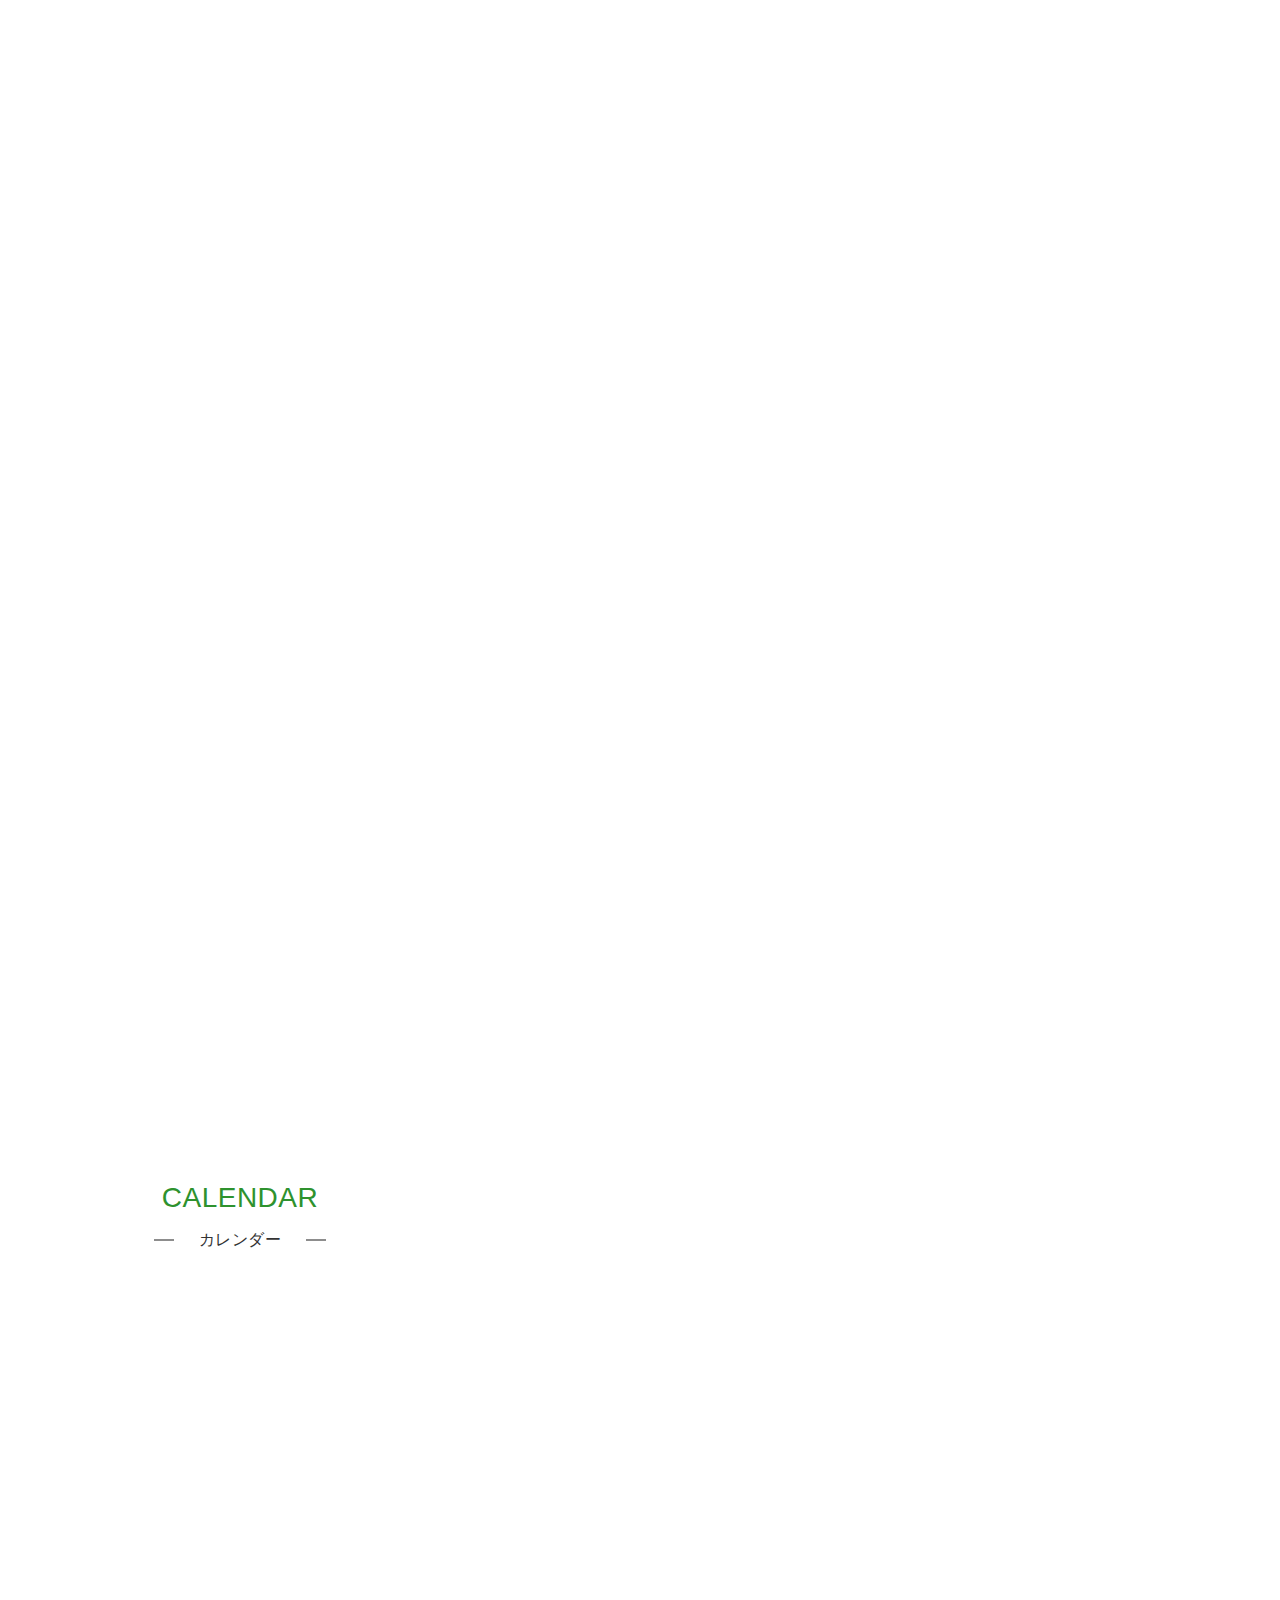
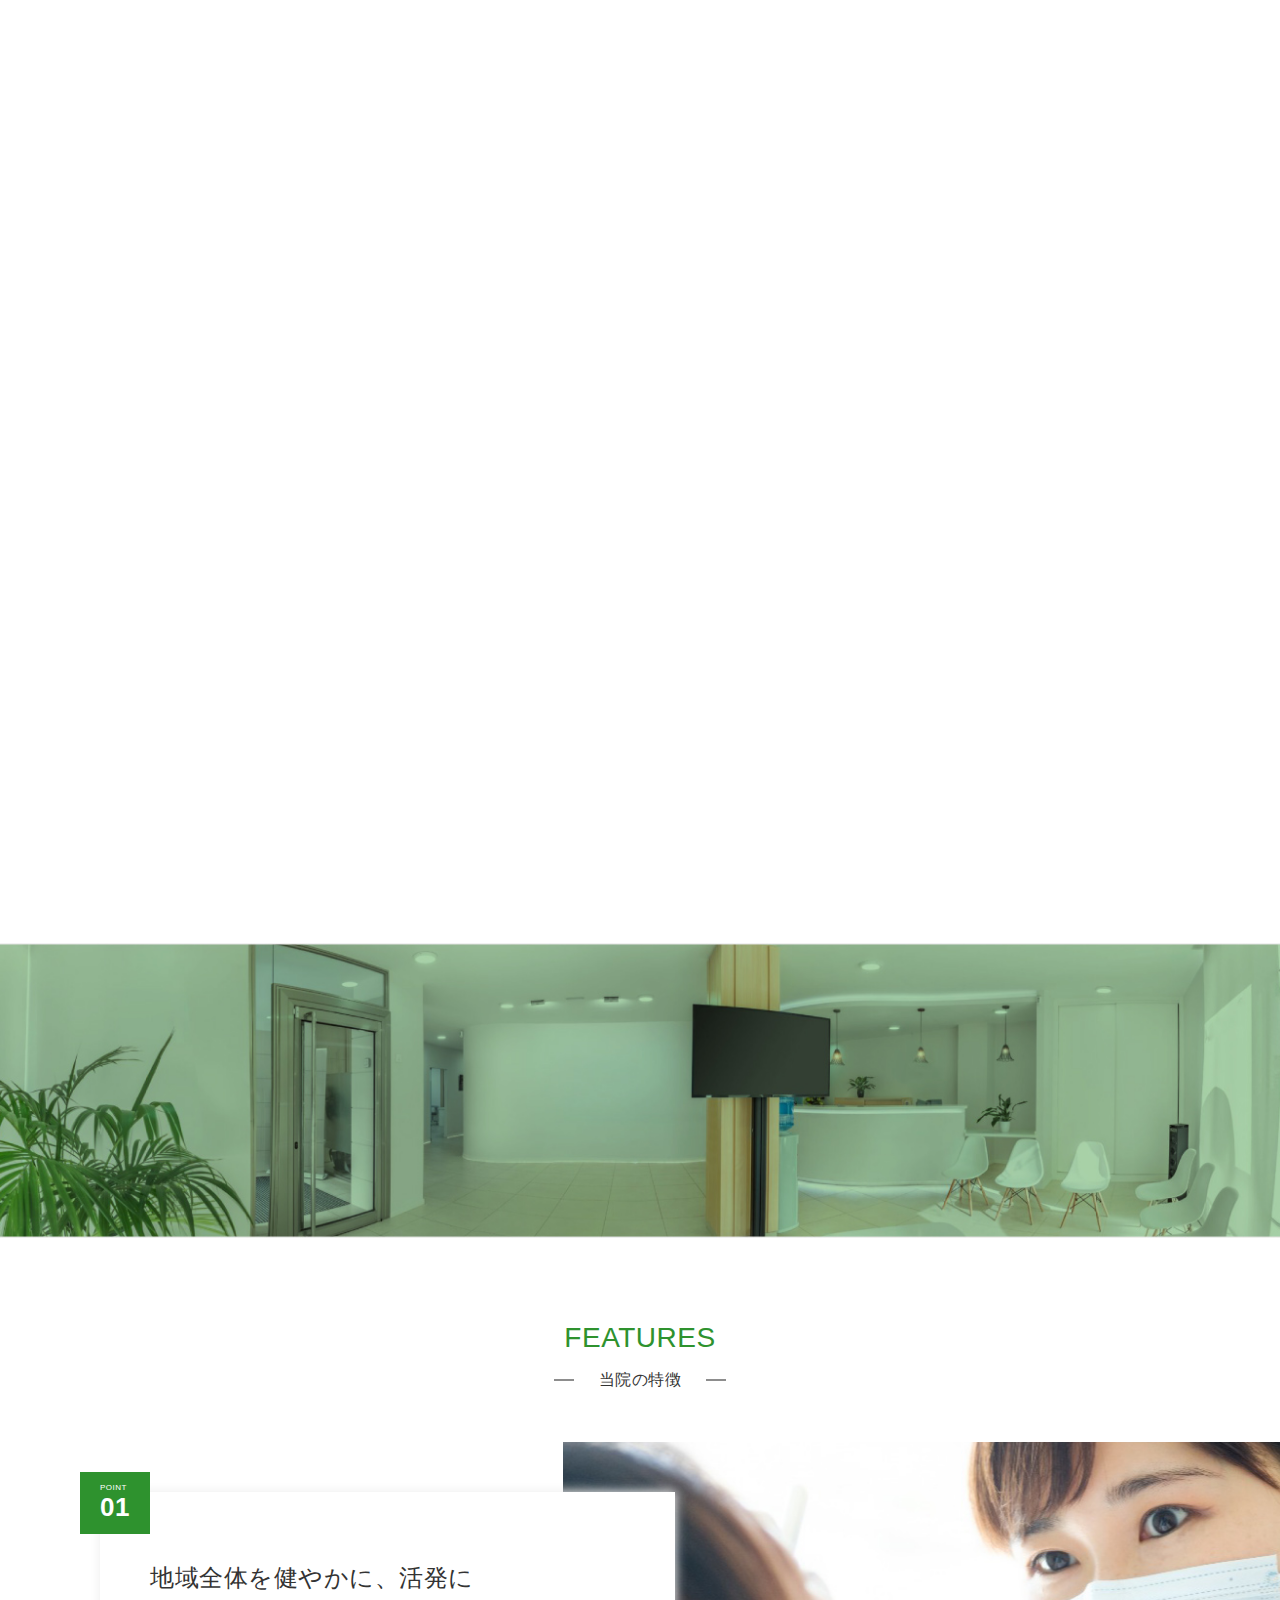
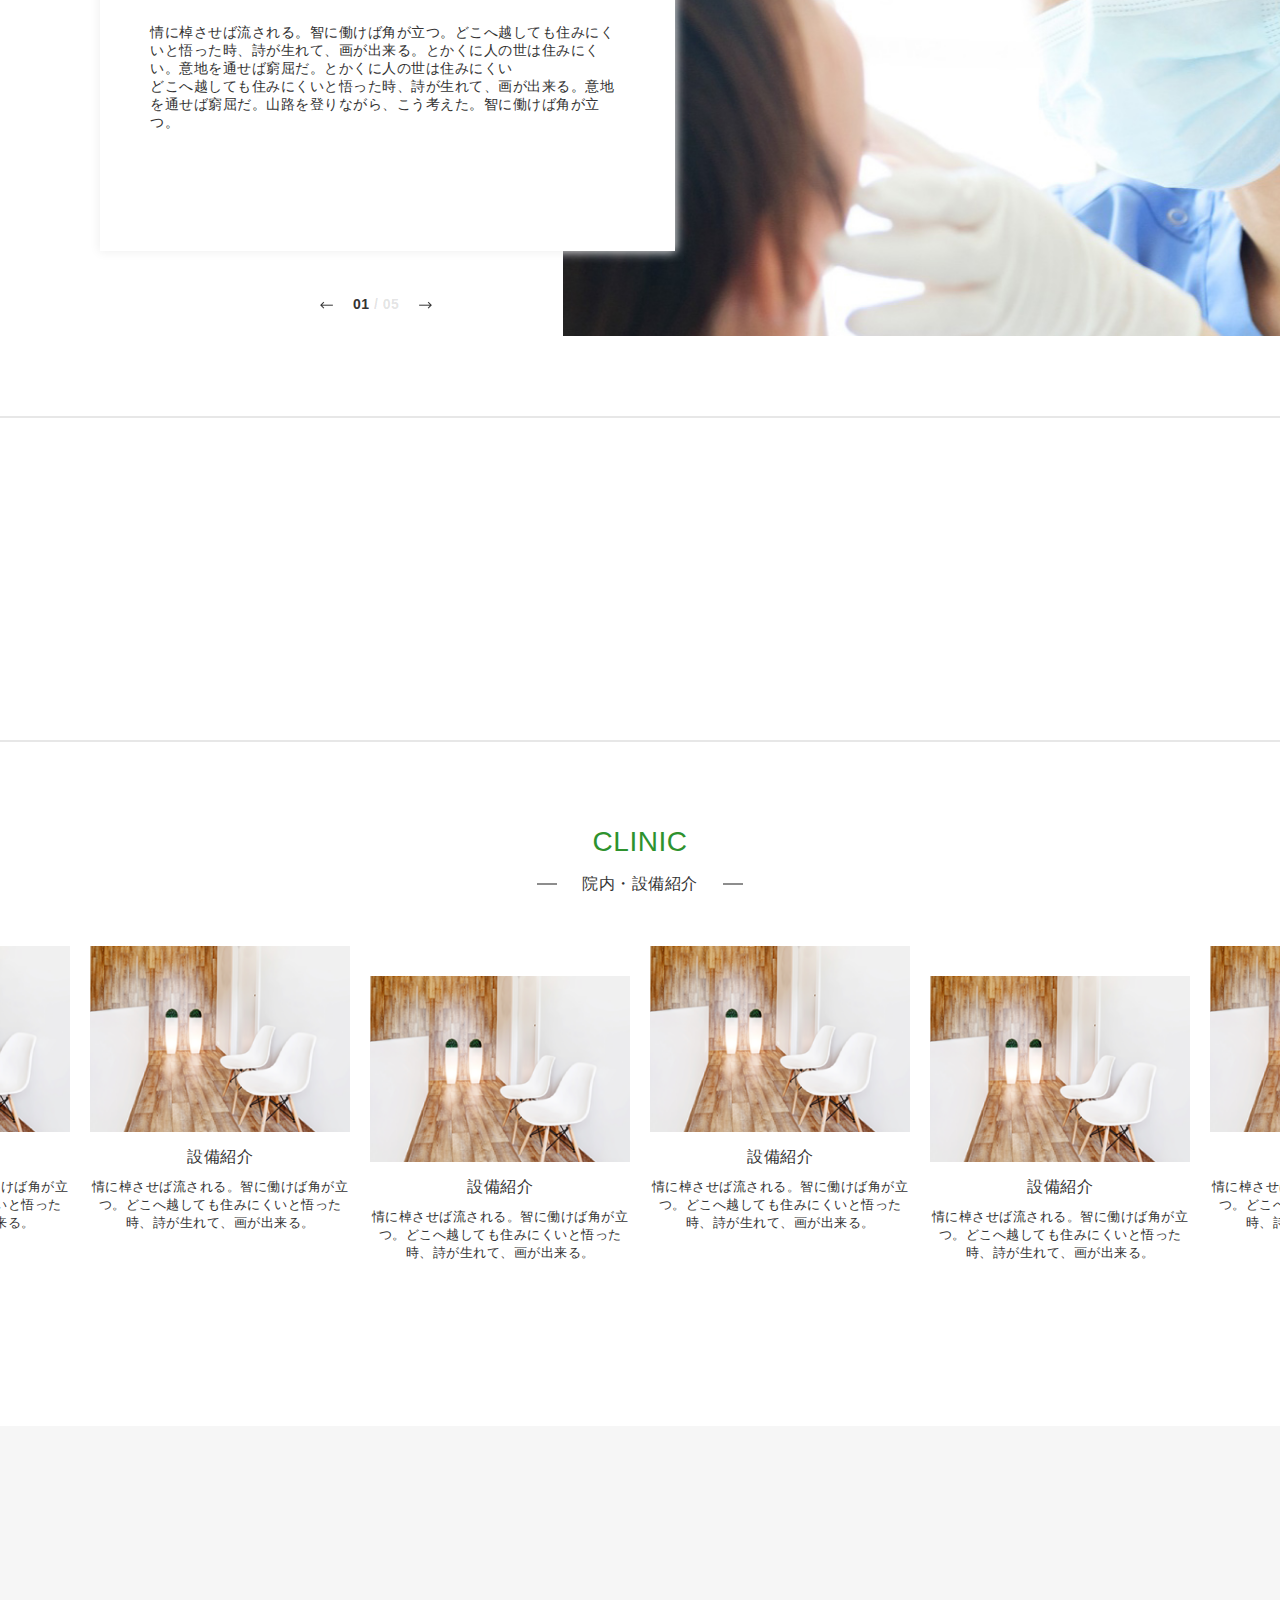
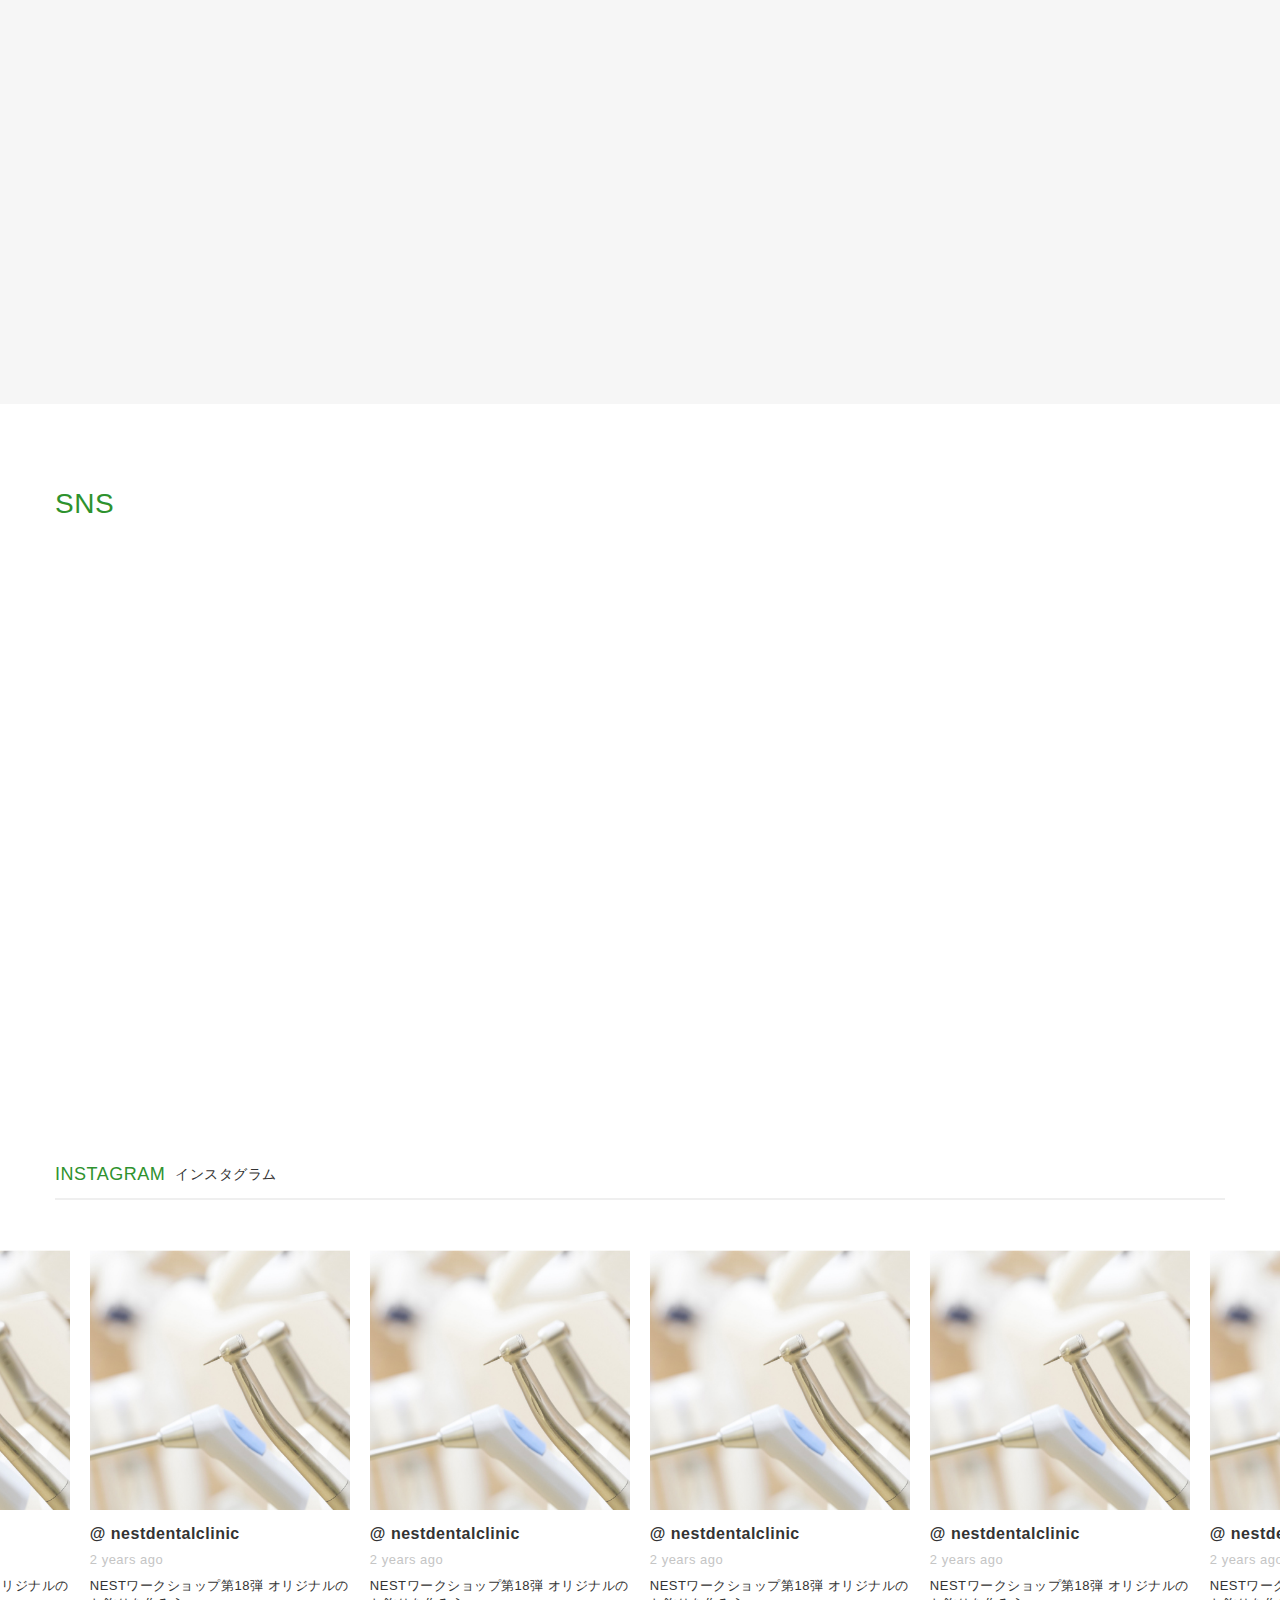
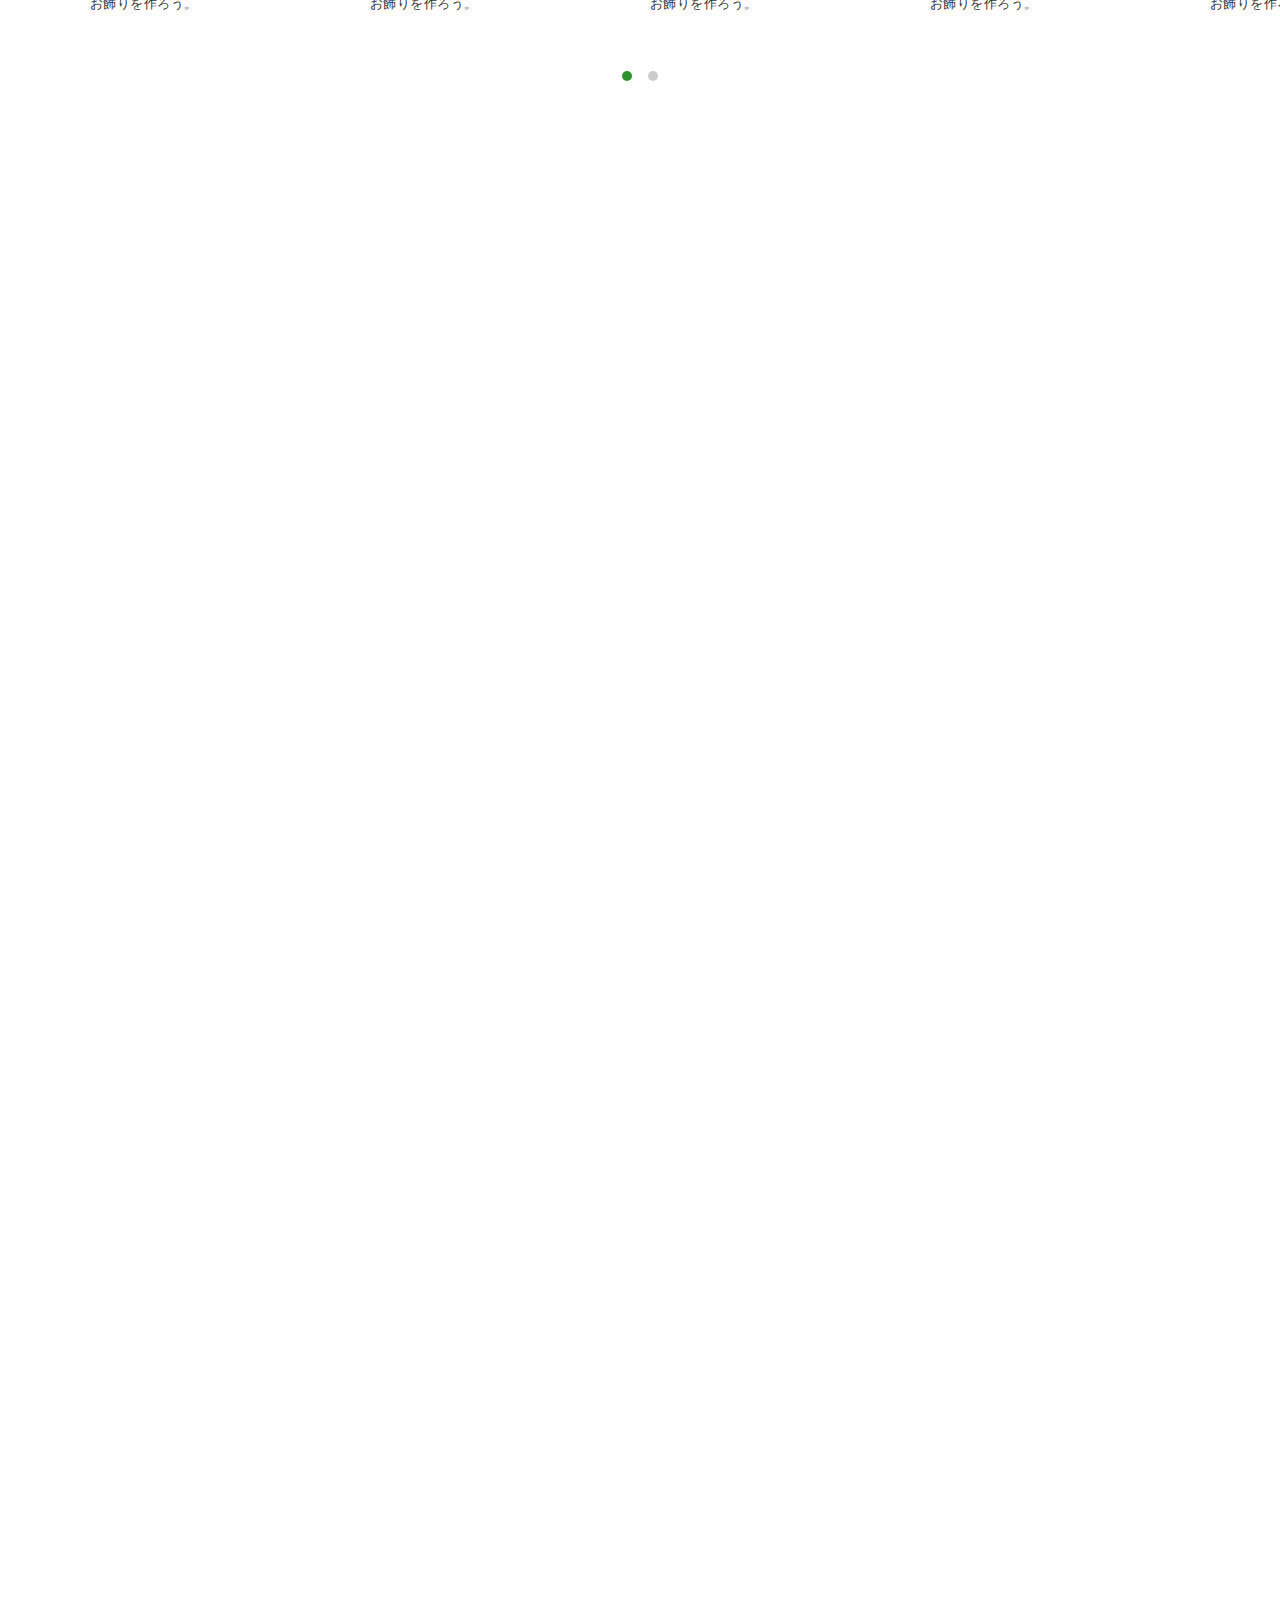
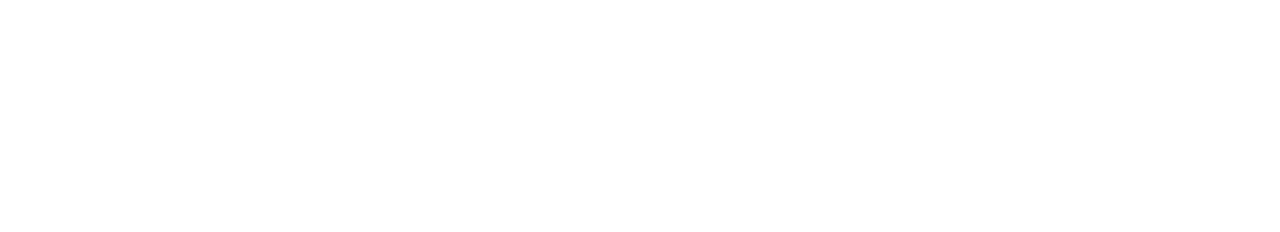
==== commit 708a2d2b: "add project" ====
--- a/index.html
+++ b/index.html
@@ -72,8 +72,6 @@
               </ul>
           </div>
         </div>
-        <div class="header__btn__order d-none d-md-block"><a href="">ご予約はこちら</a></div>
-
         <div class="schedule">
               <table class="table-schedule">
                   <thead>
@@ -139,9 +137,9 @@
           <div class="container padding-mobile">
               <div class="two-box">
                   <h2 class="title-2 wow fadeInUp">
-                      新型コロナウイルスの感染症対策を徹底
+                      新型コロナウイルスの<br class="d-md-none">感染症対策を徹底
                   </h2>
-                  <div class="sub wow fadeInUp">情に棹させば流される。智に働けば角が立つ。どこへ越しても住みにくいと悟った時、詩が生れて、画が出来る。<br>
+                  <div class="sub wow fadeInUp">情に棹させば流される。智に働けば角が立つ。<br class="d-md-none">どこへ越しても住みにくいと悟った時、詩が生れて、画が出来る。<br>
                       とかくに人の世は住みにくい。意地を通せば窮屈だ。</div>
                   <div class="row">
                       <div class="col-md-6 wow fadeInLeft">
@@ -219,40 +217,40 @@
                       <ul class="list-new style-2">
                           <li>
                               <div class="thumb">
-                                  <a href="#">
+                                  <a href="#" class="dnfix__thumb">
                                       <img src="./assets/images/blog_image.jpg" alt="blog">
                                   </a>
                               </div>
                               <div class="content">
                                   <div class="meta">2021.01.19</div>
                                   <div class="link">
-                                      <a href="#">情に棹させば流される。智に働けば角が立つ。どこへ越しても住みにくいと悟った時、詩が生れて、画が出来る。</a>
+                                      <a href="#" class=" text__truncate -n2">情に棹させば流される。智に働けば角が立つ。どこへ越しても住みにくいと悟った時、詩が生れて、画が出来る。</a>
                                   </div>
                               </div>
                           </li>
                           <li>
                               <div class="thumb">
-                                  <a href="#">
+                                  <a href="#" class="dnfix__thumb">
                                       <img src="./assets/images/blog_image.jpg" alt="blog">
                                   </a>
                               </div>
                               <div class="content">
                                   <div class="meta">2021.01.19</div>
                                   <div class="link">
-                                      <a href="#">情に棹させば流される。智に働けば角が立つ。どこへ越しても住みにくいと悟った時、詩が生れて、画が出来る。</a>
+                                      <a href="#" class=" text__truncate -n2">情に棹させば流される。智に働けば角が立つ。どこへ越しても住みにくいと悟った時、詩が生れて、画が出来る。</a>
                                   </div>
                               </div>
                           </li>
                           <li>
                               <div class="thumb">
-                                  <a href="#">
+                                  <a href="#" class="dnfix__thumb">
                                       <img src="./assets/images/blog_image.jpg" alt="blog">
                                   </a>
                               </div>
                               <div class="content">
                                   <div class="meta">2021.01.19</div>
                                   <div class="link">
-                                      <a href="#">情に棹させば流される。智に働けば角が立つ。どこへ越しても住みにくいと悟った時、詩が生れて、画が出来る。</a>
+                                      <a href="#" class=" text__truncate -n2">情に棹させば流される。智に働けば角が立つ。どこへ越しても住みにくいと悟った時、詩が生れて、画が出来る。</a>
                                   </div>
                               </div>
                           </li>
@@ -293,7 +291,7 @@
                       </div>
                   </div>
                   <div class="contact-home__qr">
-                      <div class="title"><span>お電話でのご予約</span></div>
+                      <div class="title"><span>インターネットでご予約</span></div>
                       <div class="code-qr">
                           <div class="icon">
                               <img src="./assets/images/qr.jpg" alt="qr">
@@ -895,7 +893,7 @@
                       </div>
                   </div>
                   <div class="contact-home__qr">
-                      <div class="title"><span>お電話でのご予約</span></div>
+                      <div class="title"><span>インターネットでご予約</span></div>
                       <div class="code-qr">
                           <div class="icon">
                               <img src="./assets/images/qr.jpg" alt="qr">
@@ -1003,6 +1001,8 @@
           </li>
       </ul>
   </div>
+
+  <div class="button__fix d-none d-md-block"><a href="">ご予約はこちら</a></div>
   <div class="pagetop">
     <a href="#">Top</a>
   </div>
@@ -1012,6 +1012,7 @@
   <script src="./assets/libs/wowjs/js/wow.min.js"></script>
   <script src="./assets/libs/slick_slider/js/slick.min.js"></script>
   <script src="./assets/libs/flickity/flickity.pkgd.min.js"></script>
+  <script src="./assets/libs/slick_slider/js/slick.min.js"></script>
   <script src="./assets/js/main.js"></script>
 
   <script>
--- a/assets/css/main.css
+++ b/assets/css/main.css
@@ -126,6 +126,9 @@
   padding: 30px 50px 20px 40px;
   background: #fff;
   border-top-right-radius: 20px; }
+  @media (max-width: 991px) {
+    .schedule {
+      padding: 30px 15px 20px 15px; } }
 
 .table-schedule {
   border-collapse: collapse;
@@ -154,21 +157,30 @@
   .table-schedule th, .table-schedule td {
     padding: 5px 3px;
     min-width: 44px; } }
+@media (max-width: 991px) {
+  .table-schedule thead th:first-child {
+    font-size: 19.5px;
+    min-width: 170px; } }
 @media (max-width: 1200px) and (min-width: 768px) {
   .table-schedule th, .table-schedule td {
     padding: 11px 12px;
     letter-spacing: 0; } }
 @media (max-width: 991px) and (min-width: 480px) {
   .table-schedule thead th:first-child {
-    font-size: 19.5px;
-    min-width: 150px; } }
+    font-size: 19.5px; } }
+@media (max-width: 991px) {
+  .table-schedule th, .table-schedule td {
+    min-width: 60px; } }
 @media (max-width: 767px) {
+  .table-schedule thead th:first-child {
+    min-width: 150px; }
+
   .schedule {
     overflow: auto;
     max-width: 100%; } }
 @media (max-width: 600px) {
-  .schedule {
-    padding: 30px 2% 20px 2%; } }
+  .schedule th, .schedule td {
+    min-width: 40px; } }
 @media (max-width: 479px) {
   .schedule {
     font-size: 10px !important; }
@@ -270,7 +282,7 @@
           width: 37px;
           height: 37px;
           line-height: 37px; } }
-    @media (max-width: 650px) {
+    @media (max-width: 520px) {
       .pagination__item.text {
         width: 100%;
         text-align: center;
@@ -484,6 +496,24 @@
   .dnfix__thumb:hover img {
     transform: scale(1.05); }
 
+/* Text truncate */
+.text__truncate {
+  overflow: hidden;
+  text-overflow: ellipsis;
+  display: -webkit-box;
+  display: -webkit-inline-box;
+  -webkit-box-orient: vertical;
+  -webkit-line-clamp: 1; }
+
+.text__truncate.-n2 {
+  -webkit-line-clamp: 2; }
+
+.text__truncate.-n3 {
+  -webkit-line-clamp: 3; }
+
+.text__truncate.-n4 {
+  -webkit-line-clamp: 4; }
+
 /* fix col */
 .row.no-gutters20 {
   margin-right: -10px;
@@ -564,6 +594,25 @@
 
 [data-animate-delay="800"] {
   transition-delay: 0.8s !important; }
+
+.button__fix {
+  position: fixed;
+  top: 50%;
+  z-index: 99;
+  right: -60px;
+  background: #2e922e;
+  color: #fff;
+  padding: 8px 33px;
+  font-size: 13px;
+  -webkit-transform: rotate(90deg);
+  -moz-transform: rotate(90deg);
+  -ms-transform: rotate(90deg);
+  -o-transform: rotate(90deg);
+  transform: rotate(90deg); }
+  .button__fix a {
+    color: #fff; }
+  .button__fix:hover {
+    background-color: #257325; }
 
 .header {
   padding: 42px 0px; }
@@ -878,9 +927,6 @@
 .sc__breadcrumb {
   padding: 20px 50px;
   border-bottom: 2px solid #e7e7e7; }
-  @media screen and (max-width: 767px) {
-    .sc__breadcrumb {
-      display: none; } }
 
 .sc__header {
   margin-bottom: 30px; }
@@ -993,24 +1039,6 @@
         padding: 8px 2px; }
       .banner__address__box .-phone {
         font-size: 18px; }
-  .banner .header__btn__order {
-    position: fixed;
-    top: 50%;
-    z-index: 99;
-    right: -60px;
-    background: #2e922e;
-    color: #fff;
-    padding: 8px 33px;
-    font-size: 13px;
-    -webkit-transform: rotate(90deg);
-    -moz-transform: rotate(90deg);
-    -ms-transform: rotate(90deg);
-    -o-transform: rotate(90deg);
-    transform: rotate(90deg); }
-    .banner .header__btn__order a {
-      color: #fff; }
-    .banner .header__btn__order:hover {
-      background-color: #257325; }
   .banner .schedule {
     position: absolute;
     left: 0;
@@ -1021,7 +1049,8 @@
       bottom: 200px; } }
   @media (max-width: 991px) {
     .banner.banner--home .main__slider .slider__item__box {
-      top: 44%; }
+      top: 44%;
+      padding: 0 15px; }
     .banner.banner--home .main__slider .slider__item__title {
       font-size: 48px; }
     .banner.banner--home .main__slider .slider__item__thumb {
@@ -1110,10 +1139,18 @@
         .section__title .sub-title span:after {
           left: auto;
           right: 0; }
-    @media (max-width: 992px) and (min-width: 480px) {
+    @media (max-width: 992px) {
       .section__title .title {
         font-size: 42px;
-        line-height: 60px; }
+        line-height: 60px; } }
+    @media (max-width: 630px) {
+      .section__title .title {
+        font-size: 32px;
+        line-height: normal; } }
+    @media (max-width: 480px) {
+      .section__title .title {
+        font-size: 26px; } }
+    @media (max-width: 992px) and (min-width: 480px) {
       .section__title .sub-title {
         font-size: 24px;
         line-height: 36px; }
@@ -1152,10 +1189,15 @@
     color: #2e922e;
     margin-bottom: 25px;
     font-weight: 700; }
+  @media (max-width: 992px) {
+    .section--two .sub {
+      font-size: 21px;
+      line-height: 36px;
+      text-align: left; } }
   @media (max-width: 992px) and (min-width: 480px) {
     .section--two .title-2 {
-      font-size: 42px;
-      line-height: 60px; }
+      font-size: 32px;
+      line-height: normal; }
     .section--two .sub {
       font-size: 21px;
       line-height: 36px; }
@@ -1170,8 +1212,6 @@
   @media (max-width: 479px) {
     .section--two {
       padding: 60px 0px 30px; }
-      .section--two .sub br {
-        display: none; }
       .section--two .text-box {
         margin-bottom: 40px; } }
   .section--opening .description {
@@ -1282,19 +1322,24 @@
         color: #2e922e; }
   .section .list-new.style-2 li {
     display: flex;
-    margin-bottom: 27px;
-    padding-bottom: 27px; }
+    margin-bottom: 26px;
+    padding-bottom: 26px; }
     .section .list-new.style-2 li .thumb {
       overflow: hidden;
-      margin-right: 20px; }
+      margin-right: 20px;
+      -ms-flex: 0 0 18.5%;
+      flex: 0 0 18.5%;
+      max-width: 18.5%; }
+      .section .list-new.style-2 li .thumb .dnfix__thumb {
+        padding-top: 75%; }
       .section .list-new.style-2 li .thumb img {
-        max-width: 90px;
         transition: all 1000ms cubic-bezier(0.215, 0.61, 0.355, 1); }
       .section .list-new.style-2 li .thumb:hover img {
         transform: scale(1.05); }
     .section .list-new.style-2 li .content {
       width: calc(100% - 110px);
-      margin-top: -6px; }
+      margin-top: -6px;
+      line-height: normal; }
   @media (max-width: 992px) and (min-width: 480px) {
     .section .list-new li {
       padding-right: 0; }
@@ -1304,23 +1349,35 @@
         .section .list-new li .meta span {
           font-size: 16.5px; }
       .section .list-new li a {
-        font-size: 21px; }
-    .section .list-new.style-2 li .thumb img {
-      max-width: max-content; } }
+        font-size: 21px; } }
+  @media (max-width: 767px) {
+    .section .list-new.style-2 li .thumb {
+      margin-right: 30px;
+      -ms-flex: 0 0 28.5%;
+      flex: 0 0 28.5%;
+      max-width: 28.5%; }
+      .section .list-new.style-2 li .thumb .dnfix__thumb {
+        padding-top: 74%; }
+    .section .list-new.style-2 li .content {
+      width: calc(100% - 166px);
+      margin-top: 0; }
+    .section .list-new.style-2 li .meta {
+      margin-bottom: 10px; } }
   @media (max-width: 600px) {
     .section .list-new li {
       padding-right: 0; }
     .section .list-new.style-2 li {
-      display: block; }
+      padding-bottom: 15px; }
       .section .list-new.style-2 li .thumb {
-        margin-right: 0;
+        margin-right: 15px;
         margin-bottom: 15px; }
-        .section .list-new.style-2 li .thumb img {
-          max-width: 100%;
-          width: 100%; }
       .section .list-new.style-2 li .content {
         width: 100%;
-        margin-top: 0; } }
+        margin-top: 0;
+        font-size: 18px; } }
+  @media (max-width: 380px) {
+    .section .list-new.style-2 li .meta {
+      margin-bottom: 0; } }
   .section--calendar {
     padding-top: 0; }
     .section--calendar .row {
@@ -1522,8 +1579,10 @@
             top: 5px; } }
     @media (max-width: 767px) {
       .section--service .service__table ul li {
-        width: 50%; }
+        width: 50%;
+        padding: 1.6rem 0.75rem; }
         .section--service .service__table ul li .item {
+          margin-left: 70px;
           padding-left: 35px; } }
     @media (max-width: 600px) {
       .section--service .service__table ul li .item {
@@ -1565,7 +1624,9 @@
       .section--infomation .wrap-info {
         padding: 0px 50px; }
         .section--infomation .wrap-info .list-info li br {
-          display: block; } }
+          display: block; }
+        .section--infomation .wrap-info .list-info li .title {
+          width: 180px; } }
     @media (max-width: 992px) and (min-width: 480px) {
       .section--infomation .wrap-info .list-info li {
         font-size: 19.5px; } }
@@ -1573,9 +1634,9 @@
       .section--infomation .wrap-info {
         padding: 0px 15px; }
         .section--infomation .wrap-info .list-info li .title {
-          width: 100px; }
+          width: 130px; }
         .section--infomation .wrap-info .list-info li p {
-          width: calc(100% - 100px); }
+          width: calc(100% - 130px); }
         .section--infomation .wrap-info .list-info.style-2 li .title {
           width: 150px; } }
   .section--features .sc__wrap {
@@ -1814,81 +1875,83 @@
         font-size: 22px; }
       .section--clinic .clinic__slider .slider__item__sub {
         font-size: 14px; } }
-  .section--instagram .title.title-section-2 {
-    margin-bottom: 50px; }
-  .section--instagram .instagram__slider {
-    padding-bottom: 30px; }
-    .section--instagram .instagram__slider:not(.flickity-enabled) .slider__item + .slider__item {
-      display: none; }
-    .section--instagram .instagram__slider .item__wrap {
-      padding: 0 9.8px 0;
-      width: 280px; }
-    .section--instagram .instagram__slider .slider__item {
-      outline: 0;
-      position: relative; }
-      .section--instagram .instagram__slider .slider__item__thumb {
-        padding-top: 100%; }
-      .section--instagram .instagram__slider .slider__item__box {
-        padding: 15px 0 15px;
-        background-color: #fff; }
-      .section--instagram .instagram__slider .slider__item__title {
-        font-size: 16px;
-        line-height: normal;
-        font-weight: 700;
-        color: #333333;
-        margin-bottom: 5px; }
-      .section--instagram .instagram__slider .slider__item__sub {
-        font-size: 13px;
-        font-weight: 500;
-        line-height: normal;
-        color: #333333; }
-      .section--instagram .instagram__slider .slider__item__date {
-        font-size: 13px;
-        color: #c5c5c5;
-        margin-bottom: 5px; }
-    .section--instagram .instagram__slider .flickity-page-dots .dot {
-      background: #333333; }
-      .section--instagram .instagram__slider .flickity-page-dots .dot.is-selected {
-        background: #2e922e; }
-  .section--instagram .sc__readmore {
-    font-size: 13px;
-    font-weight: 700;
-    display: inline-block;
-    padding: 3px 25px;
-    color: #fff;
-    background-color: #2e922e; }
-    .section--instagram .sc__readmore img {
+  .section--instagram {
+    padding-top: 40px; }
+    .section--instagram .title.title-section-2 {
+      margin-bottom: 50px; }
+    .section--instagram .instagram__slider {
+      padding-bottom: 30px; }
+      .section--instagram .instagram__slider:not(.flickity-enabled) .slider__item + .slider__item {
+        display: none; }
+      .section--instagram .instagram__slider .item__wrap {
+        padding: 0 9.8px 0;
+        width: 280px; }
+      .section--instagram .instagram__slider .slider__item {
+        outline: 0;
+        position: relative; }
+        .section--instagram .instagram__slider .slider__item__thumb {
+          padding-top: 100%; }
+        .section--instagram .instagram__slider .slider__item__box {
+          padding: 15px 0 15px;
+          background-color: #fff; }
+        .section--instagram .instagram__slider .slider__item__title {
+          font-size: 16px;
+          line-height: normal;
+          font-weight: 700;
+          color: #333333;
+          margin-bottom: 5px; }
+        .section--instagram .instagram__slider .slider__item__sub {
+          font-size: 13px;
+          font-weight: 500;
+          line-height: normal;
+          color: #333333; }
+        .section--instagram .instagram__slider .slider__item__date {
+          font-size: 13px;
+          color: #c5c5c5;
+          margin-bottom: 5px; }
+      .section--instagram .instagram__slider .flickity-page-dots .dot {
+        background: #333333; }
+        .section--instagram .instagram__slider .flickity-page-dots .dot.is-selected {
+          background: #2e922e; }
+    .section--instagram .sc__readmore {
+      font-size: 13px;
+      font-weight: 700;
       display: inline-block;
-      margin-left: 10px; }
-    .section--instagram .sc__readmore:hover {
-      background-color: #267b26; }
-  @media (max-width: 991px) {
-    .section--instagram .instagram__slider {
-      margin-bottom: 50px; }
-      .section--instagram .instagram__slider .item__wrap {
-        width: 60%;
-        min-width: 280px; }
-      .section--instagram .instagram__slider .slider__item__title {
-        font-size: 24px; }
-      .section--instagram .instagram__slider .slider__item__date {
-        font-size: 19.5px; }
-      .section--instagram .instagram__slider .slider__item__sub {
-        font-size: 19.5px; } }
-  @media (max-width: 575px) {
-    .section--instagram .instagram__slider {
-      margin-bottom: 30px; }
-      .section--instagram .instagram__slider .slider__item__title {
-        font-size: 22px; }
-      .section--instagram .instagram__slider .slider__item__date {
-        font-size: 14px; }
-      .section--instagram .instagram__slider .slider__item__sub {
-        font-size: 14px; } }
-  @media (max-width: 991px) and (min-width: 480px) {
-    .section--instagram .title.title-section-2 {
-      margin-bottom: 77px; } }
-  @media (max-width: 479px) {
-    .section--instagram {
-      padding-top: 0; } }
+      padding: 3px 25px;
+      color: #fff;
+      background-color: #2e922e; }
+      .section--instagram .sc__readmore img {
+        display: inline-block;
+        margin-left: 10px; }
+      .section--instagram .sc__readmore:hover {
+        background-color: #267b26; }
+    @media (max-width: 991px) {
+      .section--instagram .instagram__slider {
+        margin-bottom: 50px; }
+        .section--instagram .instagram__slider .item__wrap {
+          width: 60%;
+          min-width: 280px; }
+        .section--instagram .instagram__slider .slider__item__title {
+          font-size: 24px; }
+        .section--instagram .instagram__slider .slider__item__date {
+          font-size: 19.5px; }
+        .section--instagram .instagram__slider .slider__item__sub {
+          font-size: 19.5px; } }
+    @media (max-width: 575px) {
+      .section--instagram .instagram__slider {
+        margin-bottom: 30px; }
+        .section--instagram .instagram__slider .slider__item__title {
+          font-size: 22px; }
+        .section--instagram .instagram__slider .slider__item__date {
+          font-size: 14px; }
+        .section--instagram .instagram__slider .slider__item__sub {
+          font-size: 14px; } }
+    @media (max-width: 991px) and (min-width: 480px) {
+      .section--instagram .title.title-section-2 {
+        margin-bottom: 75px; } }
+    @media (max-width: 479px) {
+      .section--instagram {
+        padding-top: 0; } }
   .section .title-section-2 {
     display: flex;
     align-items: center;
@@ -1923,13 +1986,15 @@
         padding-right: 0;
         padding-left: 25px; }
   @media (max-width: 992px) {
-    .section--sns .socials__item {
-      width: 100%;
-      padding: 0;
-      margin-bottom: 40px;
-      overflow: hidden; }
-      .section--sns .socials__item:last-child {
-        padding-left: 0; } }
+    .section--sns {
+      padding-bottom: 0; }
+      .section--sns .socials__item {
+        width: 100%;
+        padding: 0;
+        margin-bottom: 40px;
+        overflow: hidden; }
+        .section--sns .socials__item:last-child {
+          padding-left: 0; } }
   @media (max-width: 992px) and (min-width: 480px) {
     .section--sns .socials__item .title span {
       font-size: 27px; } }
@@ -2009,7 +2074,7 @@
         font-size: 19.5px;
         width: 150px; }
     .section--visca-clinic .clinic__content .text {
-      font-size: 20px; }
+      font-size: 19px; }
       .section--visca-clinic .clinic__content .text p {
         margin-bottom: 20px; }
     .section--visca-clinic .clinic__content .phone {
@@ -2065,7 +2130,7 @@
         .section--contact .contact-home .title span {
           border-bottom: 1px solid #2e922e; }
       .section--contact .contact-home__phone {
-        padding: 45px 0px 45px 70px;
+        padding: 45px 0px 40px 70px;
         width: 36%; }
         @media (max-width: 992px) {
           .section--contact .contact-home__phone {
@@ -2110,7 +2175,7 @@
             .section--contact .contact-home__phone .phone a {
               font-size: 24px; } }
       .section--contact .contact-home__qr {
-        padding: 45px 0px 45px 50px;
+        padding: 45px 0px 40px 50px;
         width: 42%; }
         .section--contact .contact-home__qr .code-qr {
           display: flex;
@@ -2123,6 +2188,17 @@
             margin-top: -6px; }
             .section--contact .contact-home__qr .code-qr .content p {
               font-size: 13px; }
+        .section--contact .contact-home__qr .qr-button .button {
+          margin-bottom: 5px; }
+        @media (max-width: 992px) {
+          .section--contact .contact-home__qr .qr-button .button {
+            padding: 5px 19px 4px;
+            width: calc(50% - 4px);
+            min-height: 45px;
+            line-height: normal;
+            font-size: 20px; }
+            .section--contact .contact-home__qr .qr-button .button img {
+              top: -3px; } }
         @media (max-width: 992px) and (min-width: 480px) {
           .section--contact .contact-home__qr {
             padding: 0px 50px;
@@ -2137,15 +2213,20 @@
         @media (max-width: 630px) {
           .section--contact .contact-home__qr {
             padding: 0px 15px;
-            margin-bottom: 30px; } }
+            margin-bottom: 30px; }
+            .section--contact .contact-home__qr .qr-button .button {
+              width: auto;
+              min-width: 240px; } }
         @media (max-width: 479px) {
           .section--contact .contact-home__qr .code-qr {
             display: block; }
             .section--contact .contact-home__qr .code-qr .icon {
               margin-bottom: 10px; }
           .section--contact .contact-home__qr .qr-button .button {
+            width: 100%;
             display: block;
-            margin-bottom: 5px; } }
+            font-size: 16px;
+            min-height: auto; } }
         @media (max-width: 340px) {
           .section--contact .contact-home__qr .code-qr .content p {
             font-size: 11px; } }
@@ -2268,9 +2349,17 @@
   display: flex;
   margin-bottom: 20px;
   font-weight: 500;
-  line-height: 24px; }
+  line-height: 24px;
+  line-height: normal; }
   .section .list-staff-three li .label {
-    width: 125px; }
+    -ms-flex: 0 0 88px;
+    flex: 0 0 88px;
+    max-width: 88px; }
+@media (max-width: 767px) {
+  .section .list-staff-three li .label {
+    -ms-flex: 0 0 130px;
+    flex: 0 0 130px;
+    max-width: 130px; } }
 @media (max-width: 479px) {
   .section .list-staff-three li {
     display: block; } }
@@ -2529,6 +2618,15 @@
         border-bottom: 2px solid #e7e7e7; }
       .page-info-detail .content .text {
         margin-bottom: 20px; }
+        .page-info-detail .content .text h3:before {
+          content: "";
+          width: 2px;
+          height: 18px;
+          display: inline-block;
+          position: relative;
+          top: 1px;
+          background: #2e922e;
+          margin-right: 10px; }
       .page-info-detail .content .bottom h5 {
         margin-bottom: 20px; }
     @media (max-width: 992px) {
@@ -2542,7 +2640,11 @@
           text-decoration: underline;
           text-decoration-color: #2e922e; }
         .page-info-detail .content br {
-          display: block; } }
+          display: block; }
+        .page-info-detail .content .text h3:before {
+          content: "";
+          width: 4px;
+          height: 27px; } }
     @media (max-width: 767px) {
       .page-info-detail .content {
         padding: 0 25px; } }
@@ -2638,7 +2740,7 @@
   @media (max-width: 992px) and (min-width: 480px) {
     .service-select .select-custom {
       font-size: 16px; } }
-  @media (max-width: 600px) {
+  @media (max-width: 560px) {
     .service-select .wrap-select {
       width: 100%;
       padding: 0px 0px 10px; } }
@@ -2775,8 +2877,6 @@
           font-size: 18px;
           color: #28a745;
           margin-bottom: 15px; }
-          .service-imagebox__item .top .content .title span {
-            background-color: #e4dad1; }
       .service-imagebox__item .top .service-check {
         margin-bottom: 0; }
   @media (max-width: 1200px) {
@@ -2871,6 +2971,9 @@
     margin-bottom: 50px; }
 .section--clinic-slide {
   border-bottom: 2px solid #E7E7E7; }
+@media (max-width: 991px) {
+  .section--clinic {
+    padding: 80px 0px 120px; } }
 
 .clinic-slide-page .slick-slide {
   padding: 40px 30px;
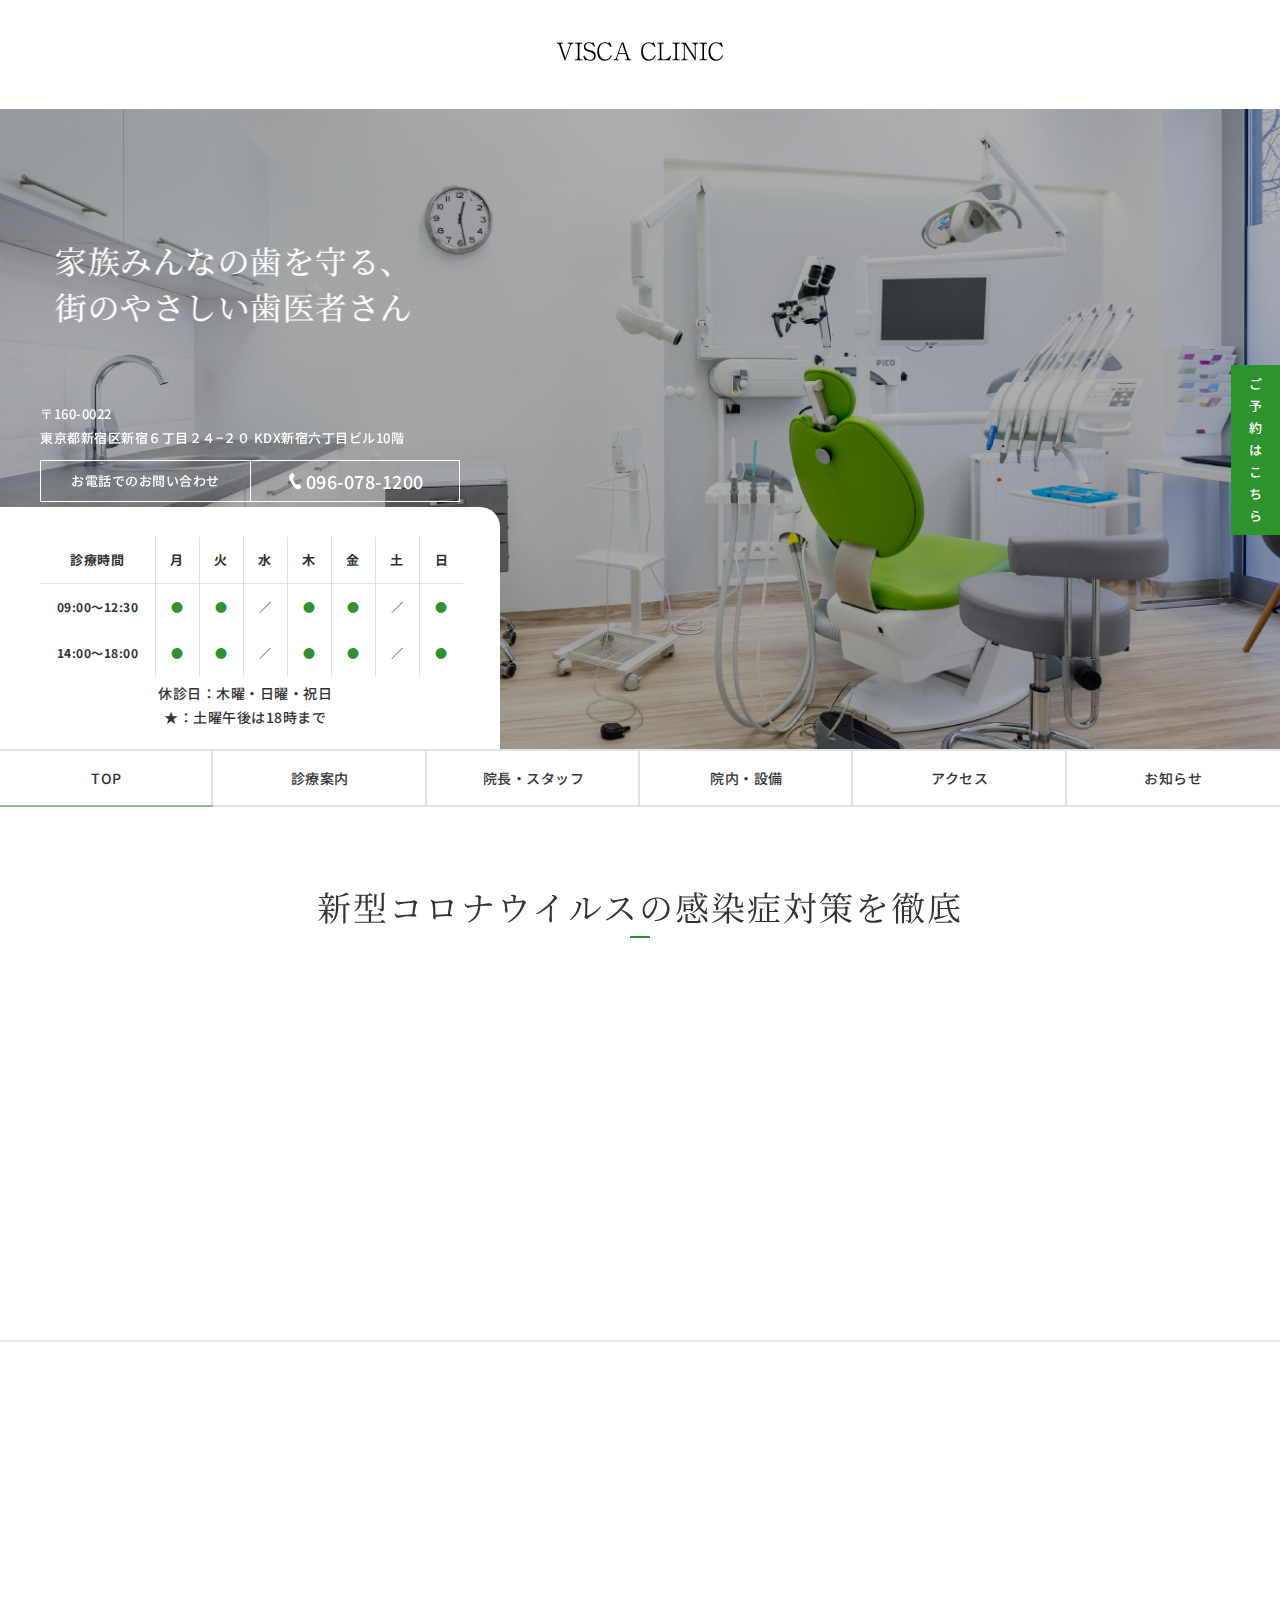
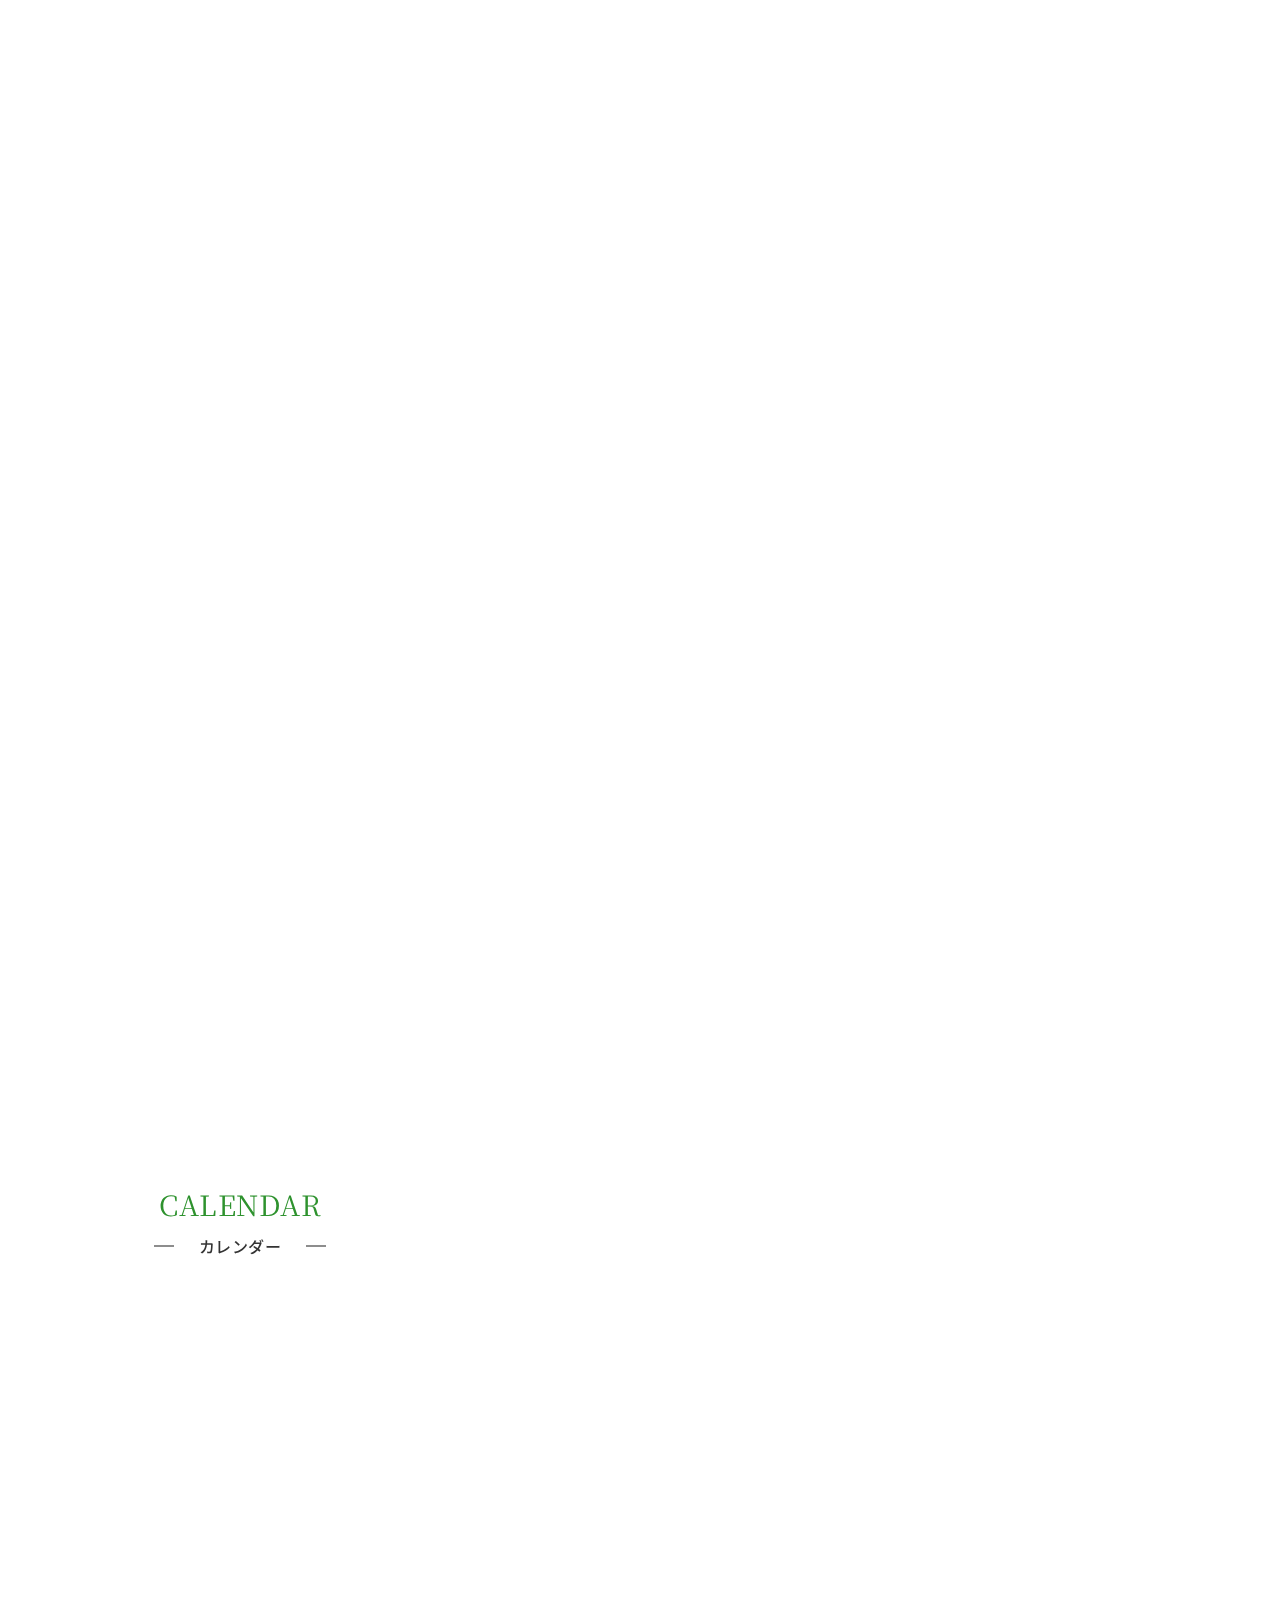
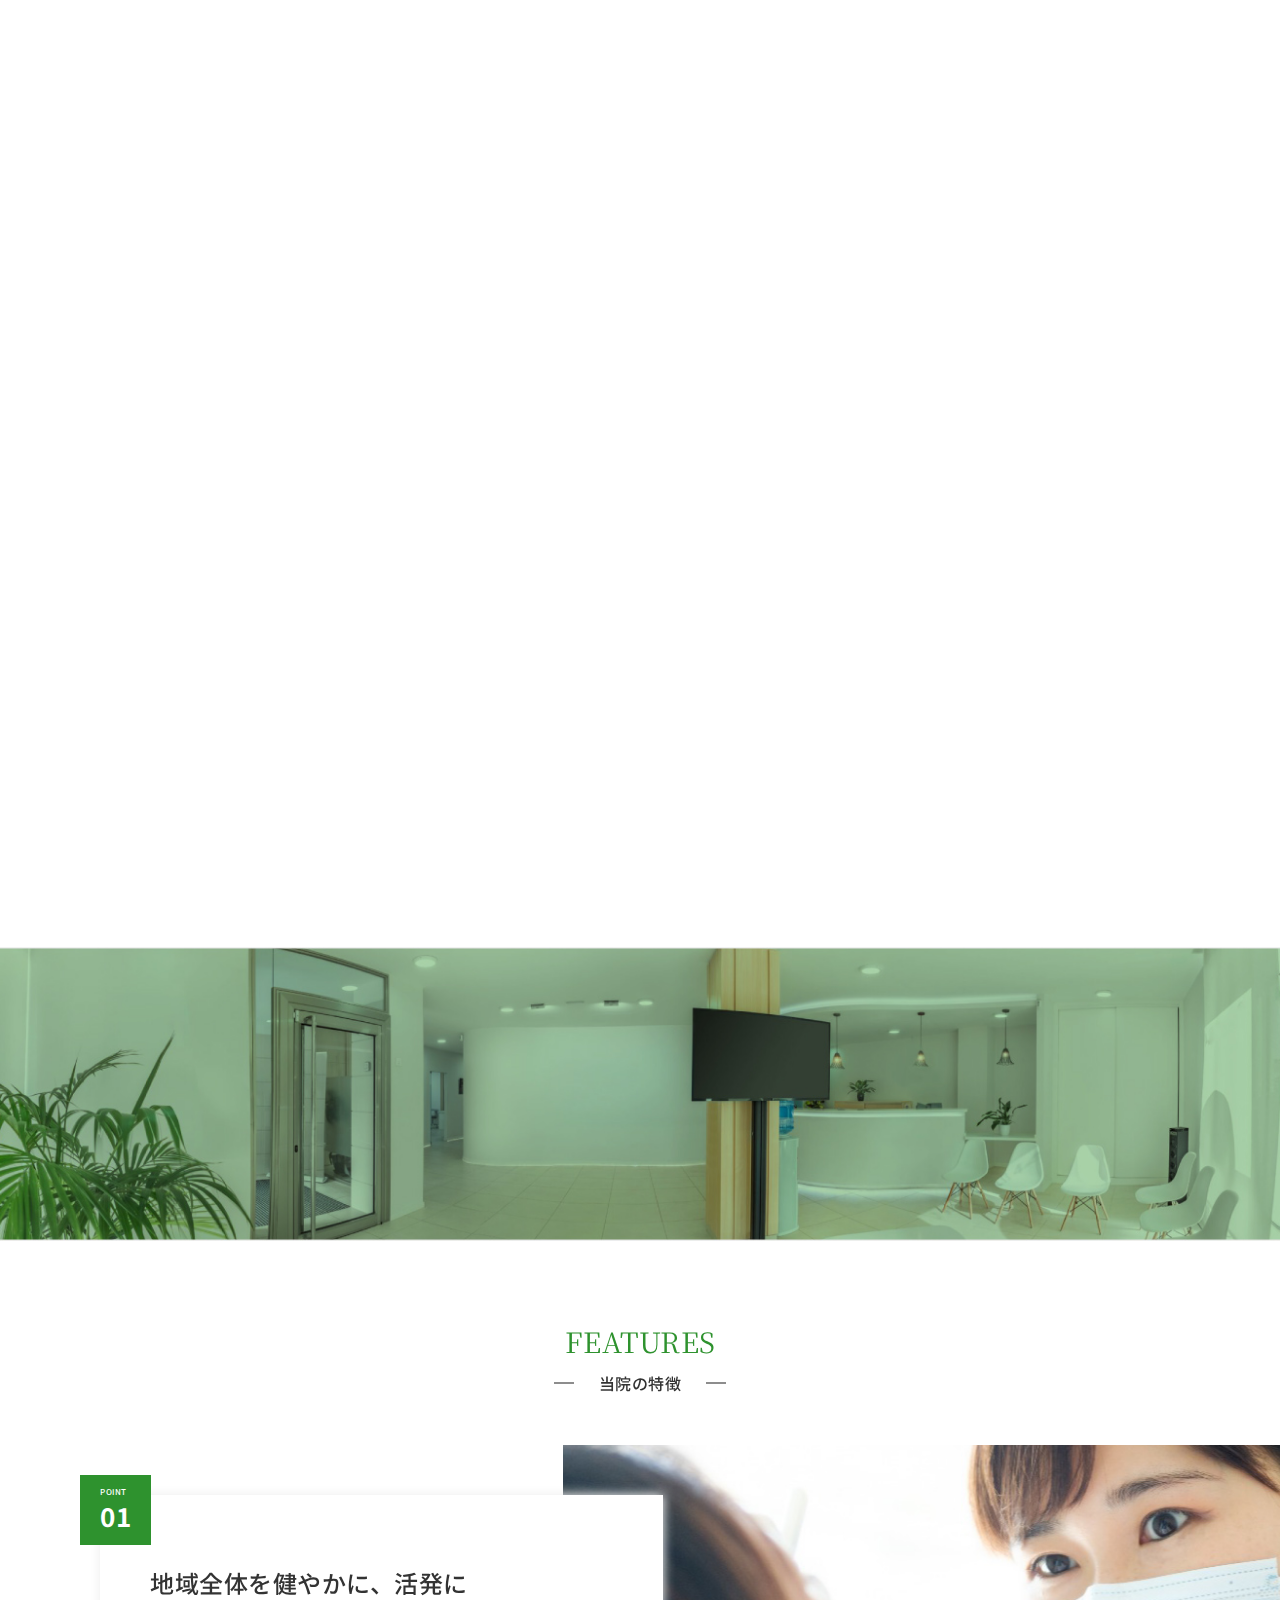
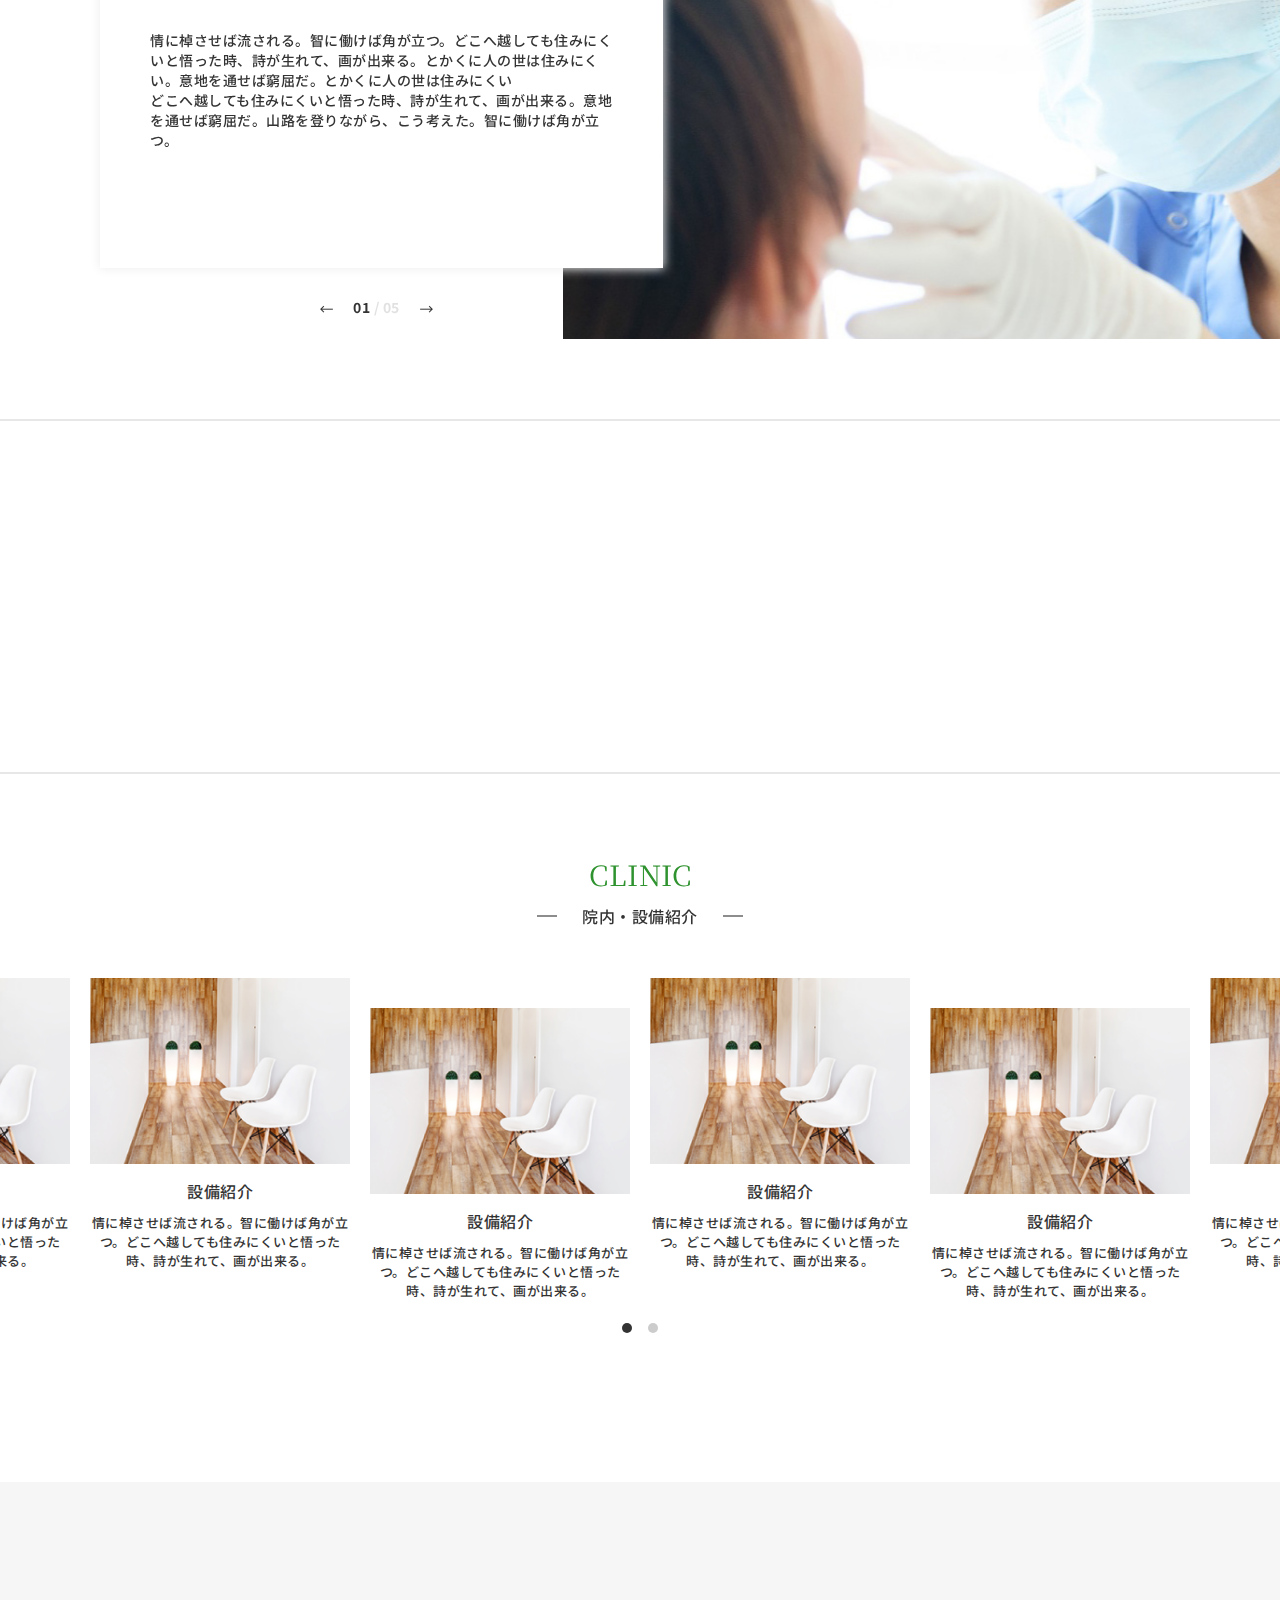
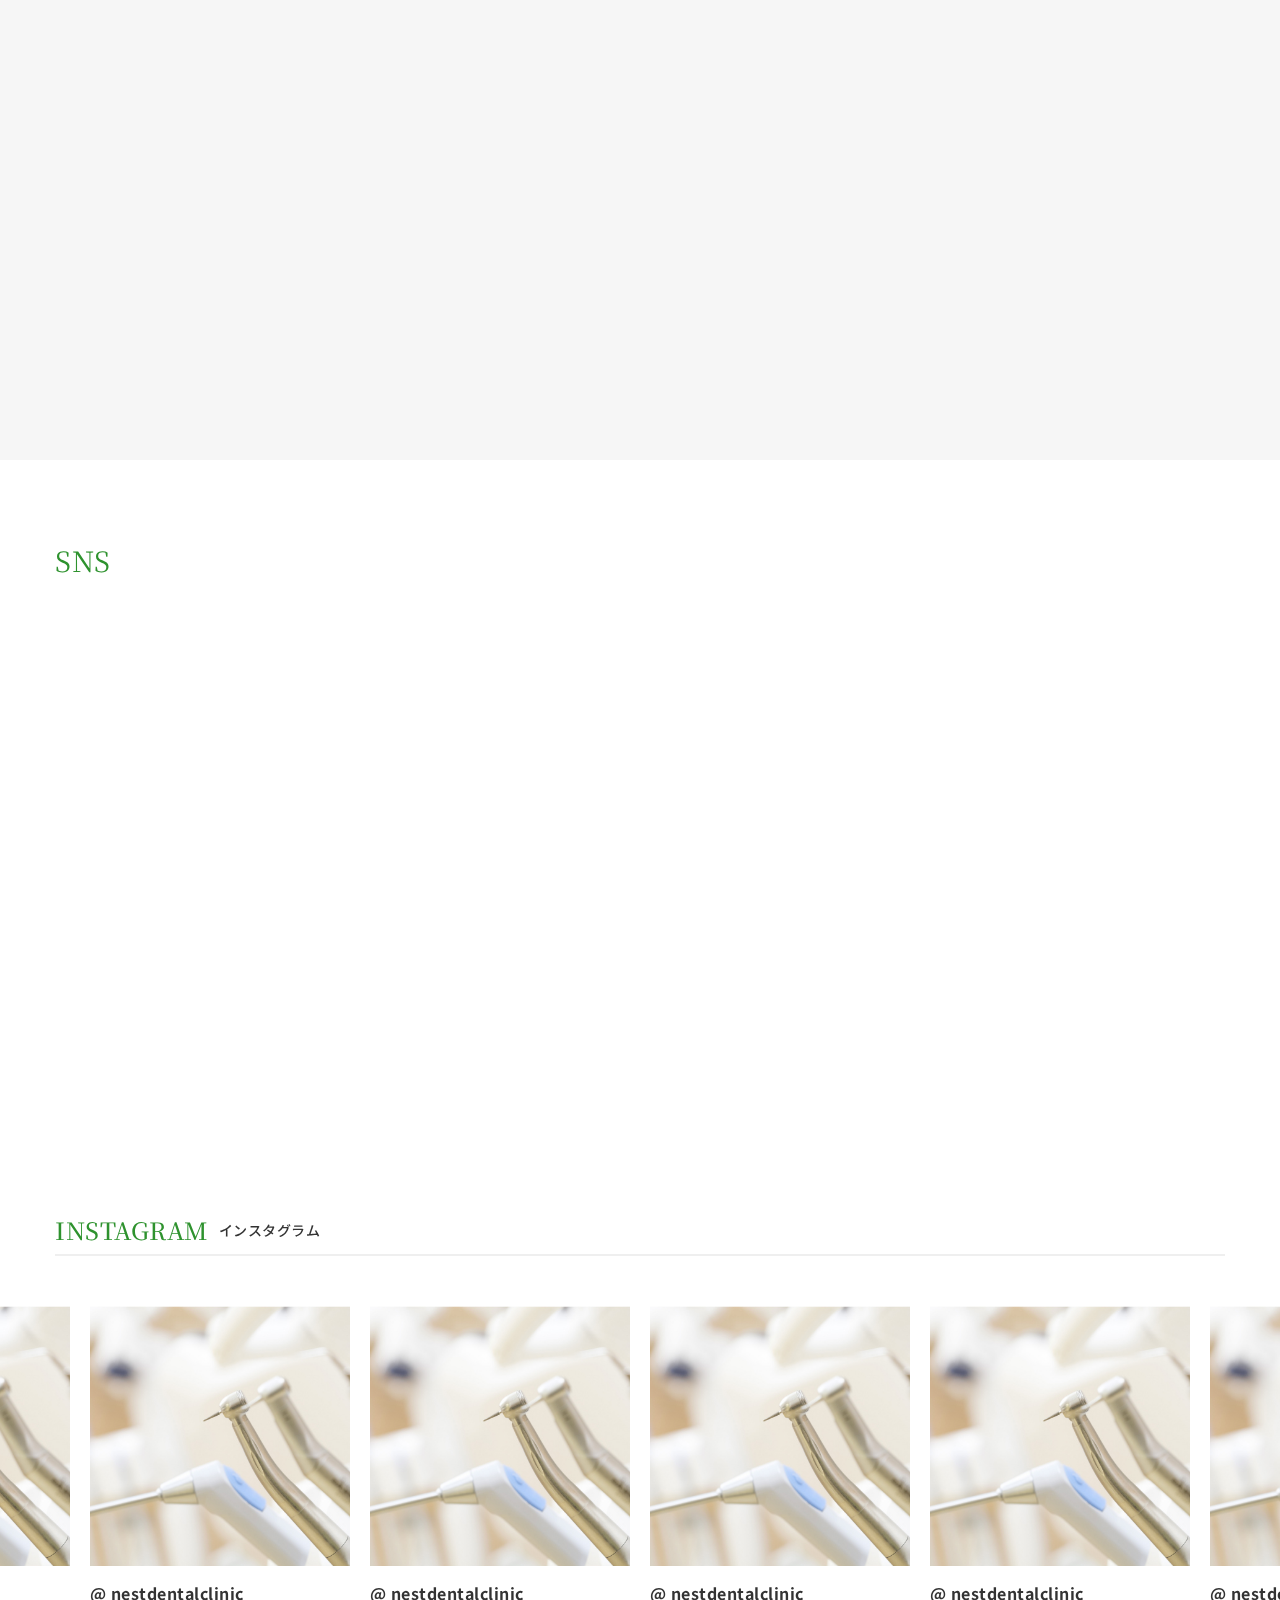
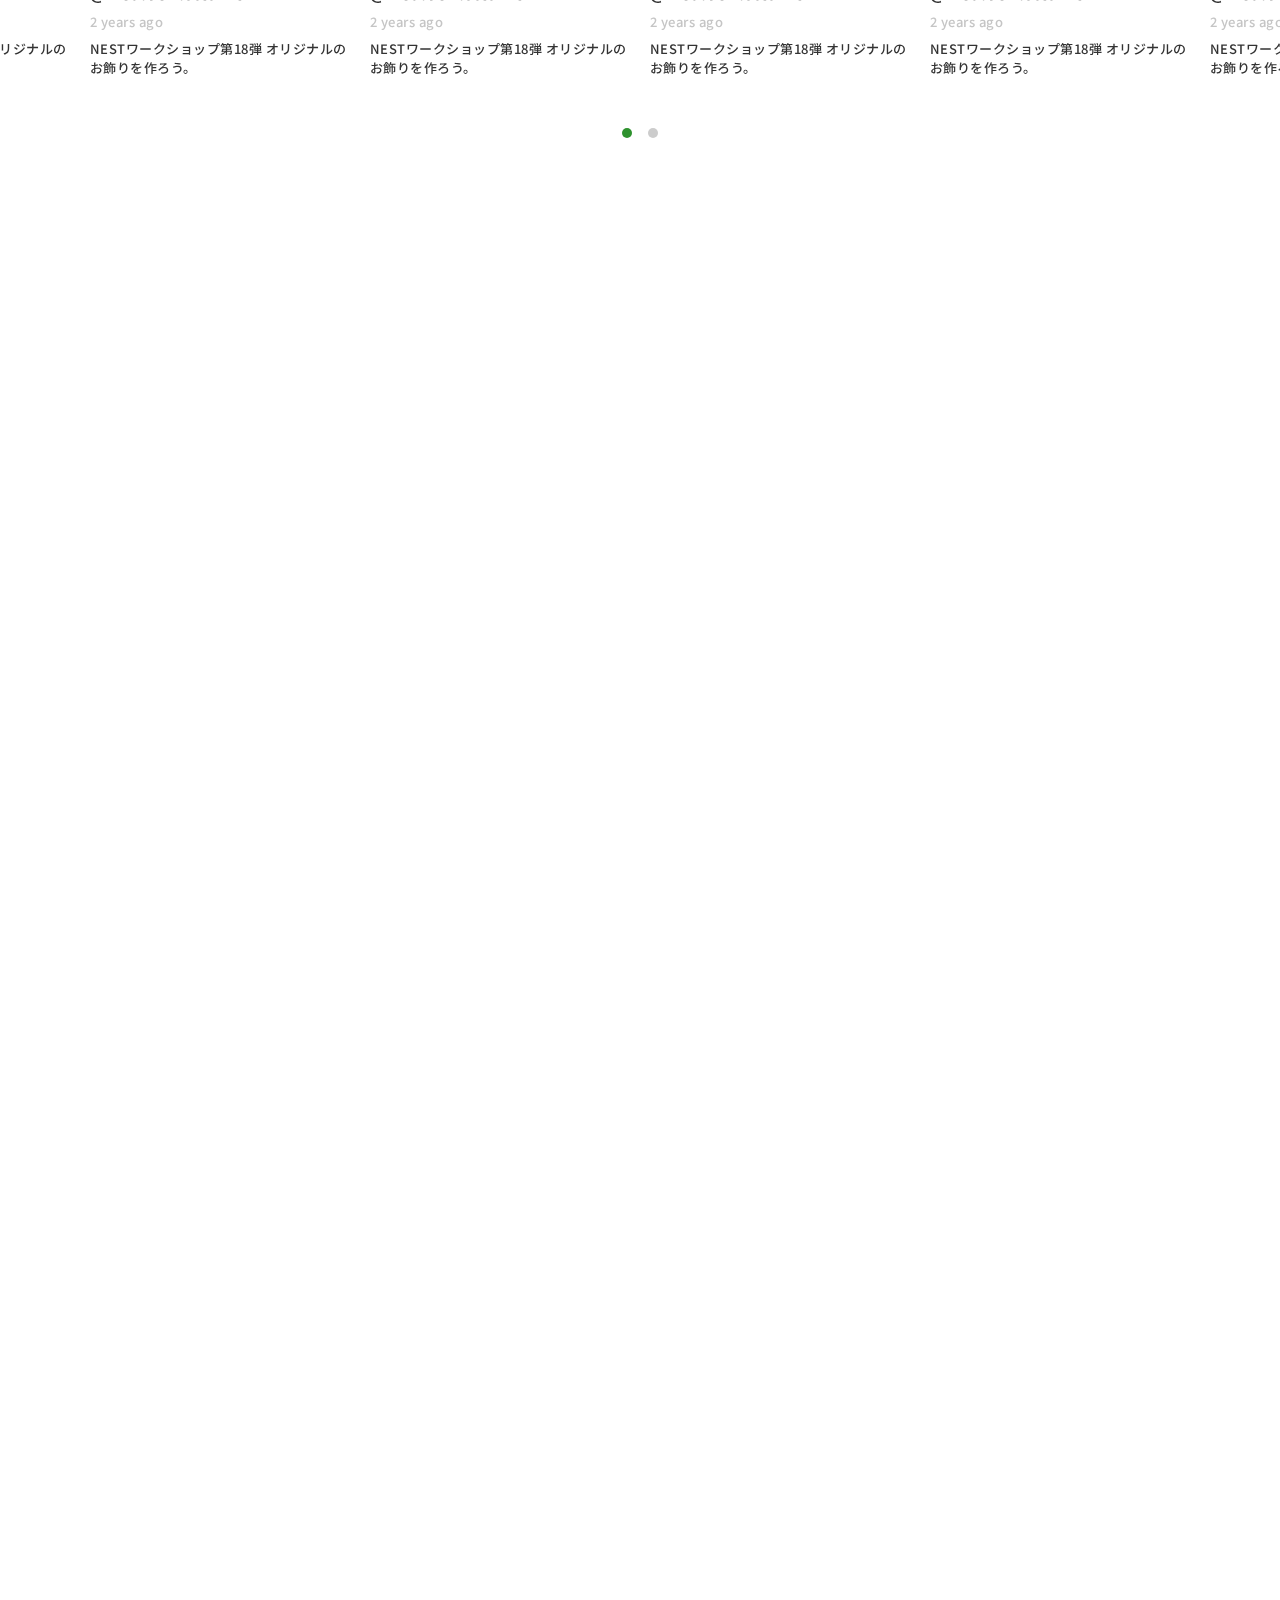
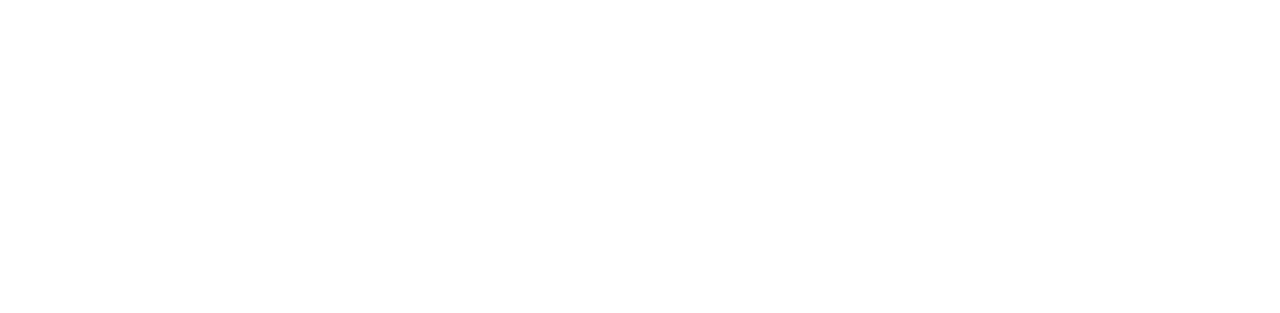
==== commit 09611835: "add project" ====
--- a/index.html
+++ b/index.html
@@ -12,6 +12,8 @@
   <link rel="icon" href="./assets/images/favicon.png">
 
   <!-- Core CSS -->
+    <link rel="preconnect" href="https://fonts.gstatic.com">
+    <link href="https://fonts.googleapis.com/css2?family=Noto+Sans+JP:wght@100;300;400;500;700;900&family=Noto+Serif+JP:wght@200;300;400;500;600;700;900&display=swap" rel="stylesheet">
   <link rel="stylesheet" type="text/css" href="./assets/css/main.css">
 
 </head>
@@ -109,10 +111,15 @@
                   </tr>
                   </tbody>
               </table>
+            <p class="text">休診日：木曜・日曜・祝日<br>
+                ★：土曜午後は18時まで</p>
         </div>
       </div>
       <div class="menu-primary">
           <ul>
+              <li class="menu-item logo">
+                  <a href="index.html"><img src="./assets/images/logo.png" alt=""></a>
+              </li>
               <li class="menu-item active">
                   <a href="index.html">TOP</a>
               </li>
@@ -187,25 +194,28 @@
                       </div>
                       <ul class="list-new">
                           <li>
-                              <div class="meta">2021.01.19 <span>新着情報</span></div>
-                              <div class="link">
-                                  <a href="#">情に棹させば流される。智に働けば角が立つ。どこへ越しても住みにくいと悟った時、詩が生れて、画が出来る。とかくに人の世は住みにくい。
-                                  </a>
-                              </div>
+                              <a href="#">
+                                  <div class="meta">2021.01.19 <span>新着情報</span></div>
+                                  <div class="link">
+                                      情に棹させば流される。智に働けば角が立つ。どこへ越しても住みにくいと悟った時、詩が生れて、画が出来る。とかくに人の世は住みにくい。
+                                  </div>
+                              </a>
                           </li>
                           <li>
-                              <div class="meta">2021.01.19 <span>新着情報</span></div>
-                              <div class="link">
-                                  <a href="#">情に棹させば流される。智に働けば角が立つ。どこへ越しても住みにくいと悟った時、詩が生れて、画が出来る。とかくに人の世は住みにくい。
-                                  </a>
-                              </div>
+                              <a href="#">
+                                  <div class="meta">2021.01.19 <span>新着情報</span></div>
+                                  <div class="link">
+                                      情に棹させば流される。智に働けば角が立つ。どこへ越しても住みにくいと悟った時、詩が生れて、画が出来る。とかくに人の世は住みにくい。
+                                  </div>
+                              </a>
                           </li>
                           <li>
-                              <div class="meta">2021.01.19 <span>新着情報</span></div>
-                              <div class="link">
-                                  <a href="#">情に棹させば流される。智に働けば角が立つ。どこへ越しても住みにくいと悟った時、詩が生れて、画が出来る。とかくに人の世は住みにくい。
-                                  </a>
-                              </div>
+                              <a href="#">
+                                  <div class="meta">2021.01.19 <span>新着情報</span></div>
+                                  <div class="link">
+                                      情に棹させば流される。智に働けば角が立つ。どこへ越しても住みにくいと悟った時、詩が生れて、画が出来る。とかくに人の世は住みにくい。
+                                  </div>
+                              </a>
                           </li>
                       </ul>
                   </div>
@@ -358,7 +368,7 @@
               <div class="sub-title"><span>当院の特徴</span></div>
           </div>
           <div class="sc__wrap">
-              <div class="features__slider" data-flickity='{ "autoPlay": true ,"cellAlign": "left", "contain": true, "wrapAround": true, "groupCells": true, "pageDots": false,"prevNextButtons": false }'>
+              <div class="features__slider" data-flickity='{ "autoPlay": false ,"fade": true, "cellAlign": "left", "contain": true, "wrapAround": true, "groupCells": true, "pageDots": false,"prevNextButtons": false }'>
                   <div class="slider__item">
                     <div class="slider__item__wrap">
                       <div class="slider__item__thumb dnfix__thumb">
@@ -479,18 +489,18 @@
               </div>
               <div class="service__table wow fadeInRight">
                   <ul>
-                      <li><div class="item">むし歯</div></li>
-                      <li><div class="item">歯周病</div></li>
-                      <li><div class="item">根幹治療</div></li>
-                      <li><div class="item">入れ歯</div></li>
-                      <li><div class="item">予防クリーニング</div></li>
-                      <li><div class="item">小児歯科</div></li>
-                      <li><div class="item">口膣外科</div></li>
-                      <li><div class="item">顎関節症</div></li>
-                      <li><div class="item">親知らず</div></li>
-                      <li><div class="item">審美歯科</div></li>
-                      <li><div class="item">ホワイトニング</div></li>
-                      <li><div class="item">インプラント</div></li>
+                      <li><a href="#"><div class="item">むし歯</div></a></li>
+                      <li><a href="#"><div class="item">歯周病</div></a></li>
+                      <li><a href="#"><div class="item">根幹治療</div></a></li>
+                      <li><a href="#"><div class="item">入れ歯</div></a></li>
+                      <li><a href="#"><div class="item">予防クリーニング</div></a></li>
+                      <li><a href="#"><div class="item">小児歯科</div></a></li>
+                      <li><a href="#"><div class="item">口膣外科</div></a></li>
+                      <li><a href="#"><div class="item">顎関節症</div></a></li>
+                      <li><a href="#"><div class="item">親知らず</div></a></li>
+                      <li><a href="#"><div class="item">審美歯科</div></a></li>
+                      <li><a href="#"><div class="item">ホワイトニング</div></a></li>
+                      <li><a href="#"><div class="item">インプラント</div></a></li>
                       <li></li>
                       <li></li>
                       <li></li>
@@ -505,13 +515,11 @@
             <div class="sub-title"><span>院内・設備紹介</span></div>
         </div>
         <div class="sc__wrap">
-            <div class="clinic__slider" data-flickity='{ "autoPlay": true ,"cellAlign": "center", "contain": true, "wrapAround": true, "groupCells": true, "pageDots": false,"prevNextButtons": false }'>
+            <div class="clinic__slider" data-flickity='{ "autoPlay": true ,"cellAlign": "center", "contain": true, "wrapAround": true, "groupCells": true, "pageDots": true,"prevNextButtons": false }'>
                 <div class="item__wrap">
                     <div class="slider__item">
                         <div class="slider__item__thumb dnfix__thumb">
-                            <a href="clinic.html">
-                                <img src="./assets/images/item-clinic.png" alt="" class="img-fluid">
-                            </a>
+                            <img src="./assets/images/item-clinic.png" alt="" class="img-fluid">
                         </div>
                         <div class="slider__item__box">
                             <p class="slider__item__title">設備紹介</p>
@@ -524,9 +532,7 @@
                 <div class="item__wrap">
                     <div class="slider__item">
                         <div class="slider__item__thumb dnfix__thumb">
-                            <a href="clinic.html">
-                                <img src="./assets/images/item-clinic.png" alt="" class="img-fluid">
-                            </a>
+                            <img src="./assets/images/item-clinic.png" alt="" class="img-fluid">
                         </div>
                         <div class="slider__item__box">
                             <p class="slider__item__title">設備紹介</p>
@@ -539,9 +545,7 @@
                 <div class="item__wrap">
                     <div class="slider__item">
                         <div class="slider__item__thumb dnfix__thumb">
-                            <a href="clinic.html">
-                                <img src="./assets/images/item-clinic.png" alt="" class="img-fluid">
-                            </a>
+                            <img src="./assets/images/item-clinic.png" alt="" class="img-fluid">
                         </div>
                         <div class="slider__item__box">
                             <p class="slider__item__title">設備紹介</p>
@@ -554,9 +558,7 @@
                 <div class="item__wrap">
                     <div class="slider__item">
                         <div class="slider__item__thumb dnfix__thumb">
-                            <a href="clinic.html">
-                                <img src="./assets/images/item-clinic.png" alt="" class="img-fluid">
-                            </a>
+                            <img src="./assets/images/item-clinic.png" alt="" class="img-fluid">
                         </div>
                         <div class="slider__item__box">
                             <p class="slider__item__title">設備紹介</p>
@@ -569,9 +571,7 @@
                 <div class="item__wrap">
                     <div class="slider__item">
                         <div class="slider__item__thumb dnfix__thumb">
-                            <a href="clinic.html">
-                                <img src="./assets/images/item-clinic.png" alt="" class="img-fluid">
-                            </a>
+                            <img src="./assets/images/item-clinic.png" alt="" class="img-fluid">
                         </div>
                         <div class="slider__item__box">
                             <p class="slider__item__title">設備紹介</p>
@@ -584,9 +584,7 @@
                 <div class="item__wrap">
                     <div class="slider__item">
                         <div class="slider__item__thumb dnfix__thumb">
-                            <a href="clinic.html">
-                                <img src="./assets/images/item-clinic.png" alt="" class="img-fluid">
-                            </a>
+                            <img src="./assets/images/item-clinic.png" alt="" class="img-fluid">
                         </div>
                         <div class="slider__item__box">
                             <p class="slider__item__title">設備紹介</p>
@@ -599,9 +597,7 @@
                 <div class="item__wrap">
                     <div class="slider__item">
                         <div class="slider__item__thumb dnfix__thumb">
-                            <a href="clinic.html">
-                                <img src="./assets/images/item-clinic.png" alt="" class="img-fluid">
-                            </a>
+                            <img src="./assets/images/item-clinic.png" alt="" class="img-fluid">
                         </div>
                         <div class="slider__item__box">
                             <p class="slider__item__title">設備紹介</p>
@@ -876,7 +872,7 @@
           </div>
       </section>
       <section class="section section--maps  wow fadeInUp">
-          <img src="./assets/images/map-home.jpg" alt="maps">
+          <iframe src="https://www.google.com/maps/embed?pb=!1m18!1m12!1m3!1d6670.329095552194!2d139.71073345015904!3d35.69623027855732!2m3!1f0!2f0!3f0!3m2!1i1024!2i768!4f13.1!3m3!1m2!1s0x60188d62cb9383d1%3A0xb95732443f29f692!2sZERO%20Nursery!5e0!3m2!1svi!2s!4v1616595921472!5m2!1svi!2s" width="600" height="450" style="border:0;" allowfullscreen="" loading="lazy"></iframe>
       </section>
       <section class="section section--contact  wow fadeInUp">
           <div class="container padding-mobile">
@@ -1002,7 +998,17 @@
       </ul>
   </div>
 
-  <div class="button__fix d-none d-md-block"><a href="">ご予約はこちら</a></div>
+  <div class="button__fix d-none d-md-block">
+      <a href="">
+          <span>ご</span>
+          <span>予</span>
+          <span>約</span>
+          <span>は</span>
+          <span>こ</span>
+          <span>ち</span>
+          <span>ら</span>
+      </a>
+  </div>
   <div class="pagetop">
     <a href="#">Top</a>
   </div>
@@ -1020,6 +1026,7 @@
       wrapAround: true,
       imagesLoaded: true,
       autoPlay : true,
+        fade: true,
       cellAlign: "center",
       dragThreshold:15,
       rightToLeft:false,
--- a/assets/css/main.css
+++ b/assets/css/main.css
@@ -38,7 +38,7 @@
   display: block; }
 
 body {
-  font-family: 'YuGothic', sans-serif;
+  font-family: 'Noto Sans JP', sans-serif;
   background-color: #fff;
   color: #333333;
   font-style: normal;
@@ -58,7 +58,7 @@
   transition: all 0.3s; }
 
 h1, h2, h3, h4, h5, h6 {
-  font-family: 'Yu Mincho', sans-serif;
+  font-family: 'Noto Serif JP', serif;
   font-weight: 400; }
 
 ol, ul {
@@ -128,7 +128,10 @@
   border-top-right-radius: 20px; }
   @media (max-width: 991px) {
     .schedule {
-      padding: 30px 15px 20px 15px; } }
+      padding: 30px 15px 10px 15px; } }
+  .schedule .text {
+    margin-top: 5px;
+    text-align: center; }
 
 .table-schedule {
   border-collapse: collapse;
@@ -269,6 +272,18 @@
         padding-left: 26px; }
     .pagination__item svg {
       margin: 0px 5px; }
+    @media (max-width: 992px) {
+      .pagination__item.text a {
+        width: 37px;
+        height: 37px;
+        line-height: 37px;
+        display: inline-block;
+        text-align: center;
+        background: #D8D8D8; }
+        .pagination__item.text a span {
+          display: none; }
+        .pagination__item.text a svg path {
+          fill: #333; } }
     @media (max-width: 992px) and (min-width: 480px) {
       .pagination__item.text {
         padding: 0px 5px; }
@@ -282,26 +297,19 @@
           width: 37px;
           height: 37px;
           line-height: 37px; } }
-    @media (max-width: 520px) {
+    @media (max-width: 479px) {
       .pagination__item.text {
-        width: 100%;
-        text-align: center;
-        padding: 5px 5px; }
-        .pagination__item.text.right {
-          padding-right: 5px;
-          padding-bottom: 10px; }
-        .pagination__item.text.left {
-          padding-left: 5px;
-          padding-top: 10px; }
+        padding: 0px 4px; }
         .pagination__item.text a {
           display: inline-block;
-          min-width: 173px;
-          background-color: #D8D8D8; }
-          .pagination__item.text a svg path {
-            stroke: #222222; } }
-    @media (max-width: 479px) {
-      .pagination__item.text a {
-        min-width: 125px; } }
+          line-height: 25px;
+          text-align: center;
+          width: 25px;
+          height: 25px; }
+        .pagination__item.text.right {
+          padding-right: 4px; }
+        .pagination__item.text.left {
+          padding-left: 4px; } }
 
 .navigation {
   display: flex;
@@ -313,17 +321,17 @@
     color: #222222; }
     .navigation li a svg {
       margin: 0px 5px; }
-  .navigation li span {
+  .navigation li .link {
     display: inline-block;
     font-size: 13px;
     color: #fff;
     background-color: #222222;
     padding: 1px 29px; }
   @media (max-width: 992px) and (min-width: 480px) {
-    .navigation li a, .navigation li span {
+    .navigation li a, .navigation li .link {
       font-size: 19px; } }
   @media (max-width: 479px) {
-    .navigation li span {
+    .navigation li .link {
       padding: 1px 20px; } }
 
 .breadcrumbs .breadcrumb {
@@ -455,7 +463,7 @@
     max-width: 100%;
     padding: 0; }
     .box-layout .section--visca-clinic .clinic__content {
-      padding: 30px; }
+      padding: 30px 25px; }
     .box-layout .schedule {
       width: 100%; }
     .box-layout .table-schedule {
@@ -598,19 +606,18 @@
 .button__fix {
   position: fixed;
   top: 50%;
+  transform: translateY(-50%);
   z-index: 99;
-  right: -60px;
+  right: 0px;
   background: #2e922e;
   color: #fff;
-  padding: 8px 33px;
+  padding: 8px 18px;
   font-size: 13px;
-  -webkit-transform: rotate(90deg);
-  -moz-transform: rotate(90deg);
-  -ms-transform: rotate(90deg);
-  -o-transform: rotate(90deg);
-  transform: rotate(90deg); }
+  line-height: 22px; }
   .button__fix a {
-    color: #fff; }
+    color: #fff;
+    display: flex;
+    flex-direction: column; }
   .button__fix:hover {
     background-color: #257325; }
 
@@ -676,6 +683,19 @@
       align-items: center; }
     .header .btn-menu {
       display: block; } }
+  @media (max-width: 992px) {
+    .header {
+      padding: 17px 0px;
+      position: fixed;
+      top: 0;
+      left: 0;
+      width: 100%;
+      z-index: 9999;
+      background-color: #fff; } }
+
+@media (max-width: 992px) {
+  body {
+    padding-top: 70px; } }
 
 .menu-primary ul {
   display: flex;
@@ -687,6 +707,10 @@
     position: relative;
     width: 16.66666666666667%;
     text-align: center; }
+    .menu-primary ul li.logo {
+      display: none; }
+      .menu-primary ul li.logo img {
+        max-width: 90%; }
     .menu-primary ul li a {
       display: block;
       padding: 15px 5px; }
@@ -718,12 +742,16 @@
 @media (max-width: 991px) {
   .menu-primary {
     display: none; } }
+.menu-primary.downscrolled ul li {
+  width: 14.28571428571429%; }
+  .menu-primary.downscrolled ul li.logo {
+    display: block; }
 
 .nav-mobile {
   position: fixed;
   left: 0;
   bottom: 0;
-  top: 120px;
+  top: 70px;
   opacity: 0;
   width: 100%;
   z-index: 1001;
@@ -862,7 +890,6 @@
   visibility: hidden;
   width: 40px;
   height: 40px;
-  border-radius: 50%;
   background: #2e922e;
   display: flex;
   align-items: center;
@@ -873,6 +900,12 @@
   .pagetop.active {
     opacity: 1;
     visibility: visible; }
+
+.menu-primary {
+  position: sticky;
+  top: 0;
+  z-index: 99;
+  background: #fff; }
 
 .page__header {
   position: relative; }
@@ -925,8 +958,14 @@
       left: 15px; } }
 
 .sc__breadcrumb {
-  padding: 20px 50px;
+  padding: 20px 0px;
   border-bottom: 2px solid #e7e7e7; }
+  .sc__breadcrumb .sc__wrap {
+    width: calc(100% - 120px);
+    margin: auto; }
+    @media screen and (max-width: 767px) {
+      .sc__breadcrumb .sc__wrap {
+        width: calc(100% - 50px); } }
 
 .sc__header {
   margin-bottom: 30px; }
@@ -1011,10 +1050,20 @@
       width: 100%;
       z-index: 1; }
     .banner.banner--home .main__slider .slider__item__title {
-      font-family: 'Yu Mincho', sans-serif;
+      font-family: 'Noto Serif JP', serif;
       font-size: 32px;
       line-height: normal;
       color: #ffffff; }
+  .banner.banner--home .flickity-slider {
+    transform: none !important; }
+  .banner.banner--home .item__wrap {
+    left: 0 !important;
+    opacity: 0;
+    transition: opacity 0.3s;
+    z-index: -1; }
+  .banner.banner--home .item__wrap.is-selected {
+    opacity: 1;
+    z-index: 0; }
   .banner__address {
     position: absolute;
     left: 0;
@@ -1046,7 +1095,7 @@
     z-index: 2; }
   @media (max-width: 1200px) {
     .banner .banner__address {
-      bottom: 200px; } }
+      bottom: 235px; } }
   @media (max-width: 991px) {
     .banner.banner--home .main__slider .slider__item__box {
       top: 44%;
@@ -1077,6 +1126,8 @@
   @media (max-width: 575px) {
     .banner.banner--home .main__slider .slider__item__box {
       top: 25%; }
+      .banner.banner--home .main__slider .slider__item__box .container {
+        padding: 0; }
     .banner.banner--home .main__slider .slider__item__title {
       font-size: 36px; }
     .banner.banner--home .banner__address__box > li {
@@ -1164,7 +1215,7 @@
   .section--two .title-2 {
     position: relative;
     text-align: center;
-    font-size: 28px;
+    font-size: 34px;
     letter-spacing: 2px;
     padding-bottom: 10px;
     margin-bottom: 30px; }
@@ -1177,6 +1228,9 @@
       width: 20px;
       height: 2px;
       background-color: #2e922e; }
+    @media (max-width: 479px) {
+      .section--two .title-2 {
+        font-size: 30px; } }
   .section--two .sub {
     text-align: center;
     margin-bottom: 75px; }
@@ -1202,18 +1256,25 @@
       font-size: 21px;
       line-height: 36px; }
     .section--two .text-box .title {
-      font-size: 27px;
+      font-size: 20px;
       line-height: 38px; } }
   @media (max-width: 767px) {
     .section--two {
       padding: 80px 0px 20px; }
       .section--two .text-box {
         margin-bottom: 60px; } }
+  @media (max-width: 600px) {
+    .section--two .text-box .title {
+      font-size: 20px;
+      line-height: 38px; } }
   @media (max-width: 479px) {
     .section--two {
       padding: 60px 0px 30px; }
       .section--two .text-box {
-        margin-bottom: 40px; } }
+        margin-bottom: 40px; }
+      .section--two .sub {
+        font-size: 14px;
+        line-height: 24px; } }
   .section--opening .description {
     margin-bottom: 65px; }
   .section--opening .box-open {
@@ -1234,7 +1295,7 @@
       border-top-left-radius: 5px;
       border-top-right-radius: 5px;
       color: #fff;
-      font-size: 16px; }
+      font-size: 20px; }
     .section--opening .box-open .content {
       margin-bottom: 15px; }
     .section--opening .box-open .time-open {
@@ -1270,9 +1331,9 @@
           display: flex;
           align-items: center; }
           .section--opening .wrap-article .article .title .left span {
-            font-family: 'Yu Mincho', sans-serif;
+            font-family: 'Noto Serif JP', serif;
             color: #2e922e;
-            font-size: 18px;
+            font-size: 24px;
             margin-right: 10px; }
         .section--opening .wrap-article .article .title a:hover {
           color: #2e922e; }
@@ -1294,7 +1355,8 @@
         font-size: 19.5px; } }
     @media (max-width: 600px) {
       .section--opening .wrap-article {
-        padding: 100px 15px; } }
+        padding: 100px 25px;
+        margin: 100px -25px 0px; } }
     @media (max-width: 479px) {
       .section--opening .wrap-article {
         padding-bottom: 60px;
@@ -1310,7 +1372,8 @@
     min-height: 105px; }
     .section .list-new li .meta {
       font-size: 13px;
-      margin-bottom: 5px; }
+      margin-bottom: 5px;
+      color: #333333; }
       .section .list-new li .meta span {
         padding: 0px 3px;
         font-size: 11px;
@@ -1414,9 +1477,11 @@
   .section--great .great-thumb {
     width: 30%;
     padding-right: 36px; }
-    .section--great .great-thumb .text span {
-      font-size: 18px;
-      font-weight: 700; }
+    .section--great .great-thumb .text {
+      margin-top: 20px; }
+      .section--great .great-thumb .text span {
+        font-size: 18px;
+        font-weight: 700; }
   .section--great .great-content {
     width: 70%;
     padding-left: 5px; }
@@ -1469,7 +1534,7 @@
         .section--great .great-content .title {
           text-align: center; }
         .section--great .great-content .box {
-          padding: 30px 3px; }
+          padding: 30px 10px; }
           .section--great .great-content .box-text {
             width: 100%;
             text-align: center; }
@@ -1537,7 +1602,7 @@
             width: 20%;
             border-bottom: 2px solid #f1f1f1;
             border-left: 2px solid #f1f1f1;
-            padding: 0.75rem; }
+            padding: 1.05rem 0.75rem; }
           .section--service .service__table ul .item {
             position: relative;
             padding-left: 25px;
@@ -1589,7 +1654,6 @@
         margin-left: 5%; } }
     @media (max-width: 479px) {
       .section--service .service__table ul li {
-        width: 100%;
         border-left: none; }
         .section--service .service__table ul li .item {
           margin-left: 5%;
@@ -1634,11 +1698,14 @@
       .section--infomation .wrap-info {
         padding: 0px 15px; }
         .section--infomation .wrap-info .list-info li .title {
-          width: 130px; }
+          width: 100px; }
         .section--infomation .wrap-info .list-info li p {
           width: calc(100% - 130px); }
         .section--infomation .wrap-info .list-info.style-2 li .title {
           width: 150px; } }
+    @media (max-width: 479px) {
+      .section--infomation .wrap-info .list-info li .title {
+        width: 88px; } }
   .section--features .sc__wrap {
     position: relative; }
   .section--features .features__slider:not(.flickity-enabled) .slider__item + .slider__item {
@@ -1670,7 +1737,7 @@
       position: absolute;
       top: 50px;
       left: 100px;
-      width: 575px;
+      width: 44%;
       padding: 70px 50px 40px;
       background-color: #fff;
       box-shadow: 0px 0px 10px 1px #efefef; }
@@ -1730,7 +1797,7 @@
     .section--features .features__slider .slider__item__box {
       width: 82%;
       top: auto;
-      bottom: 75px;
+      bottom: 100px;
       left: 0;
       right: 0;
       margin: auto;
@@ -1747,7 +1814,11 @@
       font-size: 21px;
       text-align: left; }
     .section--features .features__slider .slider__item__wrap {
-      padding-bottom: 280px; }
+      padding-bottom: 0px;
+      display: flex;
+      flex-direction: column; }
+    .section--features .features__slider .slider__item__box {
+      position: relative; }
     .section--features .features__slider .slider__item__date {
       top: -30px;
       left: -30px;
@@ -1757,10 +1828,9 @@
       .section--features .features__slider .slider__item__date .-text {
         font-size: 12px; }
     .section--features .features__slider .slider__item__readmore {
-      font-size: 19.5px;
-      margin-bottom: 75px; }
+      font-size: 19.5px; }
     .section--features .slider__nav {
-      bottom: 0;
+      bottom: 30px;
       left: 0;
       right: 0;
       justify-content: center;
@@ -1776,8 +1846,6 @@
   @media (max-width: 525px) {
     .section--features .features__slider .slider__item__readmore {
       margin-bottom: 0; }
-    .section--features .features__slider .slider__item__wrap {
-      padding-bottom: 200px; }
     .section--features .features__slider .slider__item__box {
       padding: 70px 30px 30px; }
     .section--features .features__slider .slider__item__title {
@@ -1796,16 +1864,11 @@
     .section--features .features__slider .slider__item__readmore {
       font-size: 16px; } }
   @media (max-width: 460px) {
-    .section--features .features__slider .slider__item__wrap {
-      padding-bottom: 300px; }
     .section--features .features__slider .slider__item__title {
       font-size: 24px;
       margin-bottom: 20px; }
     .section--features .features__slider .slider__item__sub {
       font-size: 14px; } }
-  @media (max-width: 360px) {
-    .section--features .features__slider .slider__item__wrap {
-      padding-bottom: 400px; } }
   .section--clinic .clinic__slider {
     margin-bottom: 30px; }
     .section--clinic .clinic__slider:not(.flickity-enabled) .slider__item + .slider__item {
@@ -1847,7 +1910,8 @@
     padding: 3px 25px;
     border: 1px solid #28a745;
     color: #fff;
-    background-color: #2e922e; }
+    background-color: #2e922e;
+    margin-top: 25px; }
     .section--clinic .sc__readmore img {
       display: inline-block;
       margin-left: 10px; }
@@ -1959,9 +2023,9 @@
     border-bottom: 2px solid #efefef;
     padding-bottom: 12px; }
     .section .title-section-2 span {
-      font-family: 'Yu Mincho', sans-serif;
+      font-family: 'Noto Serif JP', serif;
       color: #2e922e;
-      font-size: 18px;
+      font-size: 24px;
       margin-right: 10px; }
     @media (max-width: 992px) and (min-width: 480px) {
       .section .title-section-2 span {
@@ -2049,7 +2113,7 @@
       width: 55%; } }
   @media (max-width: 1200px) {
     .section--visca-clinic .clinic__content .schedule {
-      padding: 30px 0px 20px; }
+      padding: 10px 0px; }
       .section--visca-clinic .clinic__content .schedule .table-schedule thead th:first-child {
         width: 107px; }
       .section--visca-clinic .clinic__content .schedule .table-schedule th, .section--visca-clinic .clinic__content .schedule .table-schedule td {
@@ -2095,21 +2159,14 @@
           min-width: 30px;
           padding: 5px 0px; } }
   .section--maps {
-    position: relative;
-    padding-top: 30.4%; }
-    @media (max-width: 992px) {
-      .section--maps {
-        padding-top: 60%; } }
-    @media (max-width: 767px) {
-      .section--maps {
-        padding-top: 73%; } }
-    .section--maps img {
-      position: absolute;
-      left: 0;
-      top: 0;
-      width: 100%;
-      height: 100%;
-      object-fit: cover; }
+    padding: 0px 0px 40px;
+    -webkit-filter: grayscale(100%);
+    filter: grayscale(100%); }
+    .section--maps iframe {
+      width: 100%; }
+      @media (max-width: 479px) {
+        .section--maps iframe {
+          height: 340px; } }
   .section--contact {
     padding: 40px 0px; }
     .section--contact .contact-home {
@@ -2119,6 +2176,9 @@
       display: flex;
       flex-wrap: wrap;
       justify-content: space-between; }
+      @media (max-width: 630px) {
+        .section--contact .contact-home {
+          border: 5px solid #2e922e; } }
       .section--contact .contact-home .title {
         font-size: 16px;
         margin-bottom: 20px;
@@ -2137,7 +2197,7 @@
             padding: 60px 50px 40px; } }
         @media (max-width: 630px) {
           .section--contact .contact-home__phone {
-            padding: 30px 20px 30px; } }
+            padding: 30px 15px 15px; } }
         .section--contact .contact-home__phone .font-size12 {
           font-size: 12px; }
         .section--contact .contact-home__phone .border-phone {
@@ -2218,10 +2278,6 @@
               width: auto;
               min-width: 240px; } }
         @media (max-width: 479px) {
-          .section--contact .contact-home__qr .code-qr {
-            display: block; }
-            .section--contact .contact-home__qr .code-qr .icon {
-              margin-bottom: 10px; }
           .section--contact .contact-home__qr .qr-button .button {
             width: 100%;
             display: block;
@@ -2229,7 +2285,9 @@
             min-height: auto; } }
         @media (max-width: 340px) {
           .section--contact .contact-home__qr .code-qr .content p {
-            font-size: 11px; } }
+            font-size: 11px; }
+          .section--contact .contact-home__qr .qr-button .button {
+            min-width: 220px; } }
       .section--contact .contact-home__featured {
         display: flex;
         align-items: flex-end;
@@ -2241,7 +2299,10 @@
         .section--contact .contact-home__phone, .section--contact .contact-home__qr, .section--contact .contact-home__featured {
           width: 100%; }
         .section--contact .contact-home__featured {
-          justify-content: flex-end; } }
+          justify-content: center; } }
+      @media (max-width: 600px) {
+        .section--contact .contact-home__featured img {
+          width: 100%; } }
 
 .access__box {
   padding: 30px 30px 0;
@@ -2266,12 +2327,12 @@
       margin-bottom: 10px; }
 @media screen and (max-width: 767px) {
   .access__box {
-    padding: 30px 50px 0; }
+    padding: 30px 25px 0; }
     .access__box .item__meta {
       font-size: 21px;
       padding: 20px 0 30px; }
   .access__box2__item {
-    padding: 40px; }
+    padding: 40px 25px; }
     .access__box2__item .item__title {
       font-size: 27px; }
     .access__box2__item .item__sub {
@@ -2320,7 +2381,7 @@
     border-right: 2px solid #e7e7e7; }
     .section--staff-three .content-one-haft .title {
       color: #46B161;
-      font-size: 18px;
+      font-size: 24px;
       text-align: center;
       margin-bottom: 15px;
       font-weight: 700; }
@@ -2442,7 +2503,7 @@
         width: 100%; }
       @media (max-width: 767px) {
         .section .veter-list__item .thumb {
-          padding: 0px 30px; } }
+          padding: 0px 25px; } }
     .section .veter-list__item .content {
       background: #fff;
       padding: 10px 30px 25px;
@@ -2542,9 +2603,13 @@
             font-weight: 500;
             margin-right: 5px; }
       .page-info .list-new li .link a, .page-info .list-new li .link span {
-        font-size: 24px;
-        line-height: 42px;
-        font-family: 'Yu Mincho', sans-serif; }
+        font-size: 20px;
+        line-height: 30px;
+        font-family: 'Noto Serif JP', serif; }
+        @media (max-width: 992px) {
+          .page-info .list-new li .link a, .page-info .list-new li .link span {
+            font-size: 18px;
+            line-height: 28px; } }
   @media (max-width: 992px) {
     .page-info__left {
       border-top: 2px solid #e7e7e7;
@@ -2611,7 +2676,7 @@
         line-height: 24px;
         margin-bottom: 10px;
         font-weight: 700;
-        font-family: 'YuGothic', sans-serif; }
+        font-family: 'Noto Sans JP', sans-serif; }
       .page-info-detail .content br {
         display: none; }
       .page-info-detail .content .sub, .page-info-detail .content .text {
@@ -2721,13 +2786,17 @@
     width: 25%;
     padding: 0px 5px 10px; }
   .service-select .select-custom {
+    display: inline-block;
     height: 42px;
+    line-height: 34px;
     font-size: 13px;
     color: #fff;
     padding: 5px 20px;
     background-color: #2e922e;
+    text-align: center;
     appearance: none;
     width: 100%;
+    text-align: center;
     cursor: pointer;
     border: none;
     outline: none; }
@@ -2782,7 +2851,12 @@
   padding: 30px;
   background-color: rgba(46, 146, 46, 0.05); }
   .service-image .thumb img {
-    width: 100%; }
+    max-width: 570px;
+    margin: auto; }
+    @media (max-width: 992px) {
+      .service-image .thumb img {
+        max-width: 100%;
+        width: 100%; } }
   .service-image .content {
     padding: 30px; }
     .service-image .content .title {
@@ -2832,7 +2906,7 @@
         padding: 30px 0px 40px; } }
   @media (max-width: 576px) {
     .service-detail.service-image {
-      margin: 80px -15px 0; } }
+      margin: 80px 0 0; } }
 
 .service-check {
   margin-bottom: 25px; }
@@ -2873,7 +2947,7 @@
       .service-imagebox__item .top .content {
         width: calc(100% - 220px); }
         .service-imagebox__item .top .content .title {
-          font-family: 'Yu Mincho', sans-serif;
+          font-family: 'Noto Serif JP', serif;
           font-size: 18px;
           color: #28a745;
           margin-bottom: 15px; }
@@ -2965,6 +3039,29 @@
         font-size: 27px;
         line-height: 47px; } }
 
+.section--visca-clinic.page {
+  padding: 40px 0px 80px; }
+  @media (max-width: 600px) {
+    .section--visca-clinic.page {
+      padding: 20px 0px 60px; } }
+  @media (max-width: 1250px) {
+    .section--visca-clinic.page .clinic__content {
+      width: 45%; }
+    .section--visca-clinic.page .schedule {
+      max-width: 55%; } }
+  @media (max-width: 1056px) {
+    .section--visca-clinic.page .schedule {
+      max-width: 100%; } }
+  @media (max-width: 991px) {
+    .section--visca-clinic.page .clinic__content {
+      width: 100%;
+      padding: 0px 25px;
+      margin-bottom: 30px; }
+    .section--visca-clinic.page .schedule {
+      padding: 10px 15px 10px 15px;
+      margin: 0px 25px; }
+    .section--visca-clinic.page .table-schedule {
+      width: 100%; } }
 .section--clinic-page {
   padding: 80px 0px 10px; }
   .section--clinic-page .title-2 {
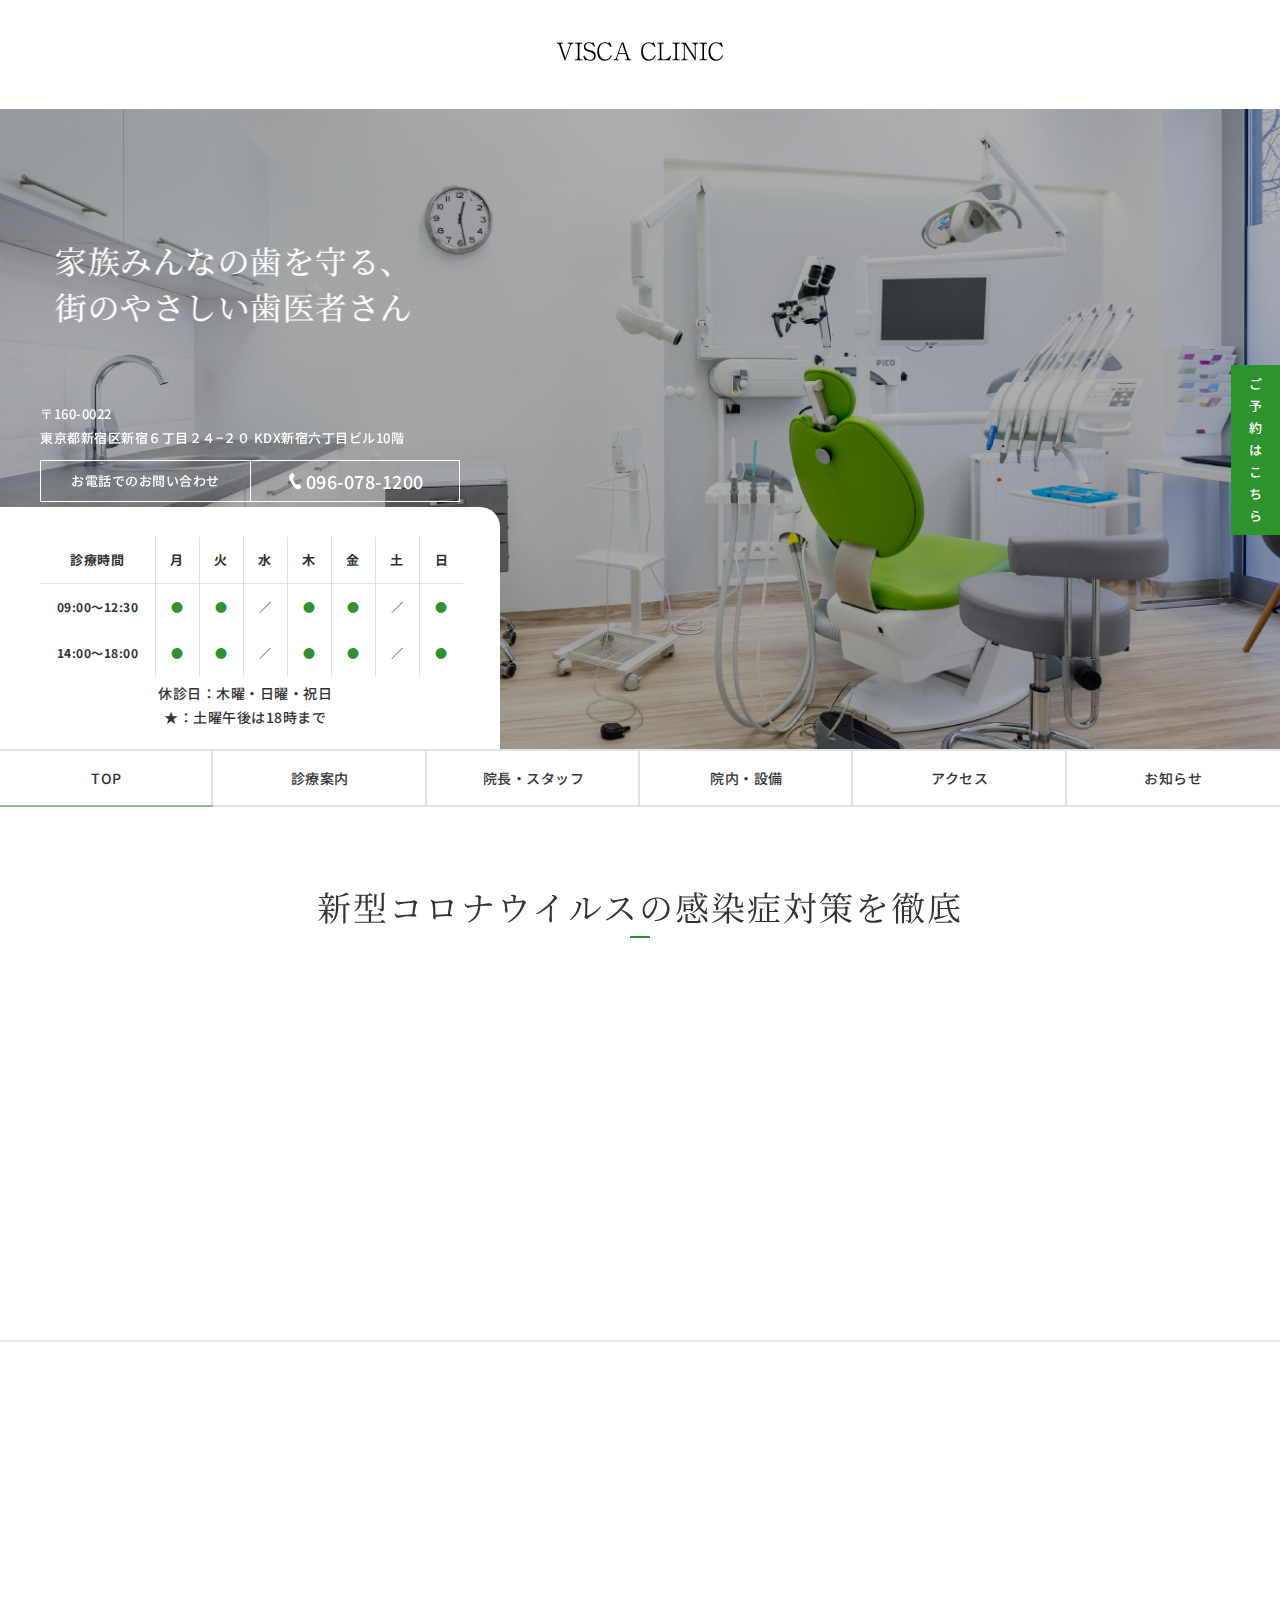
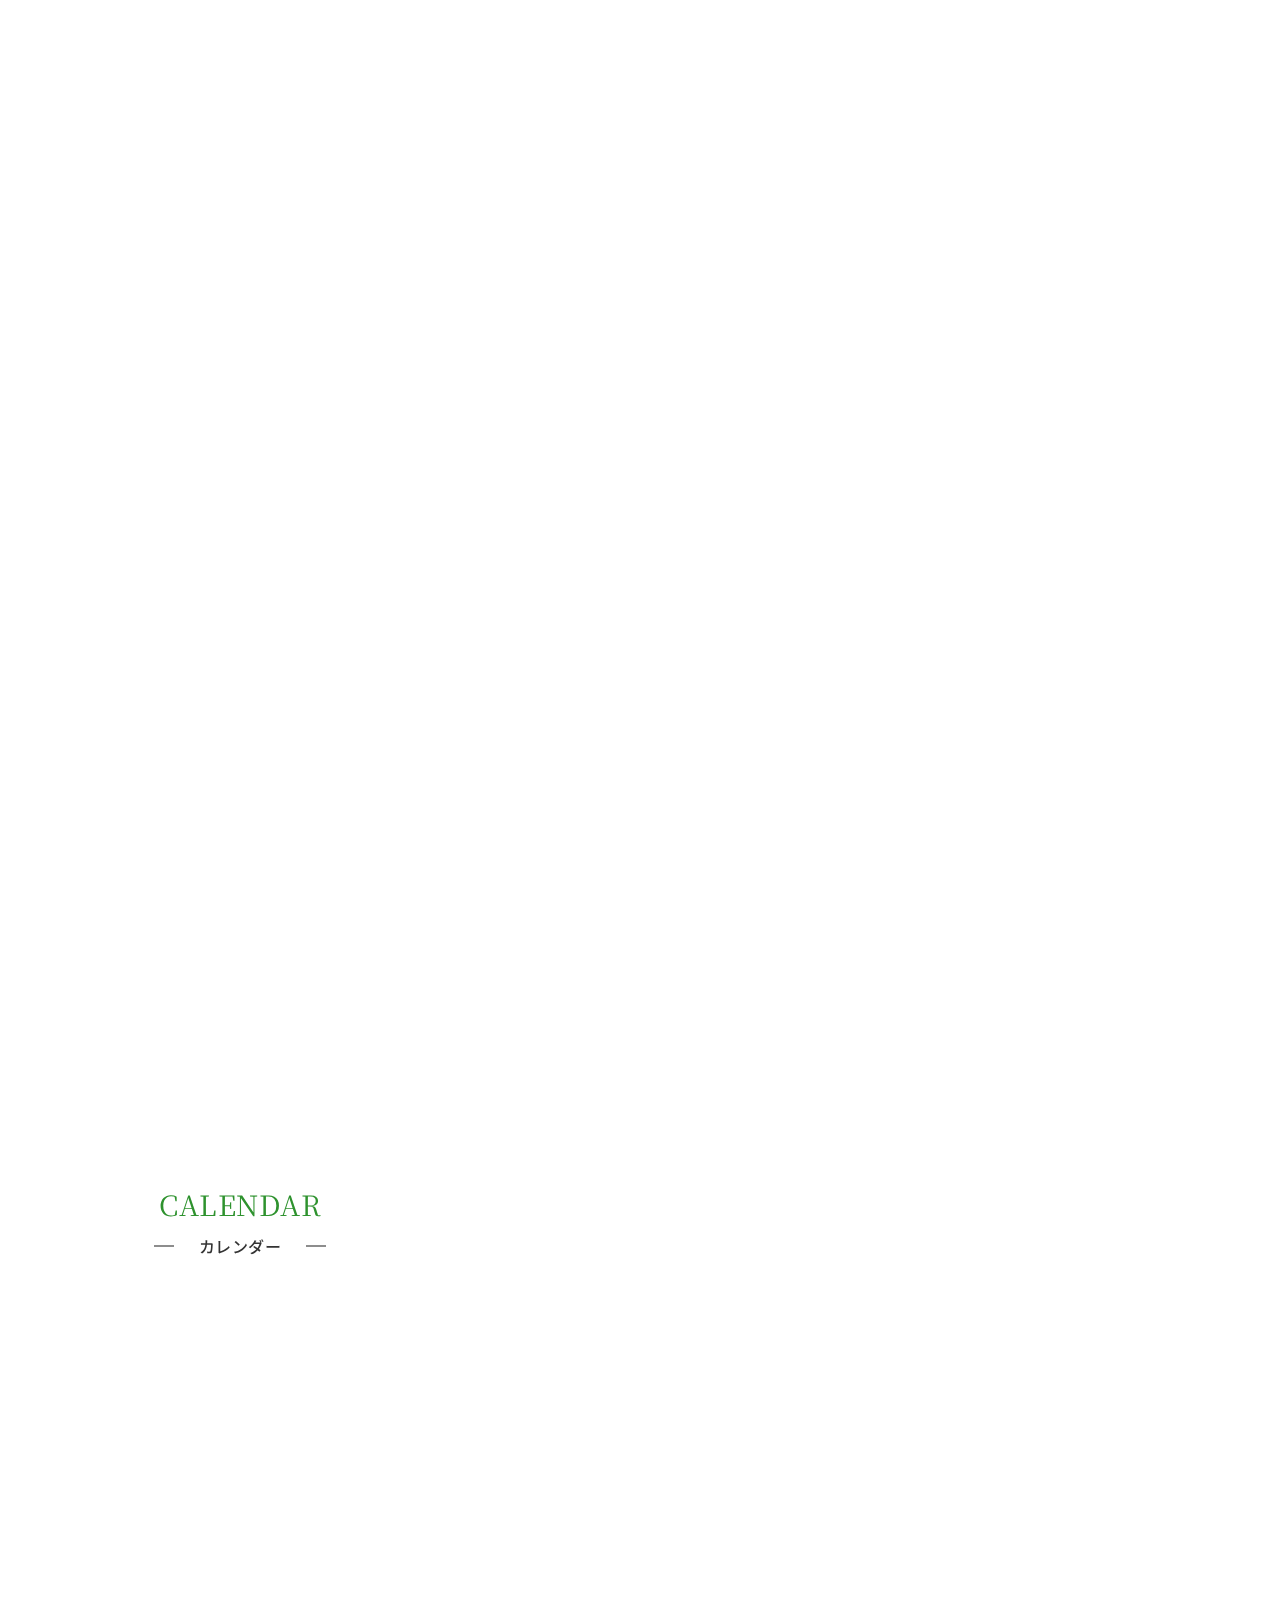
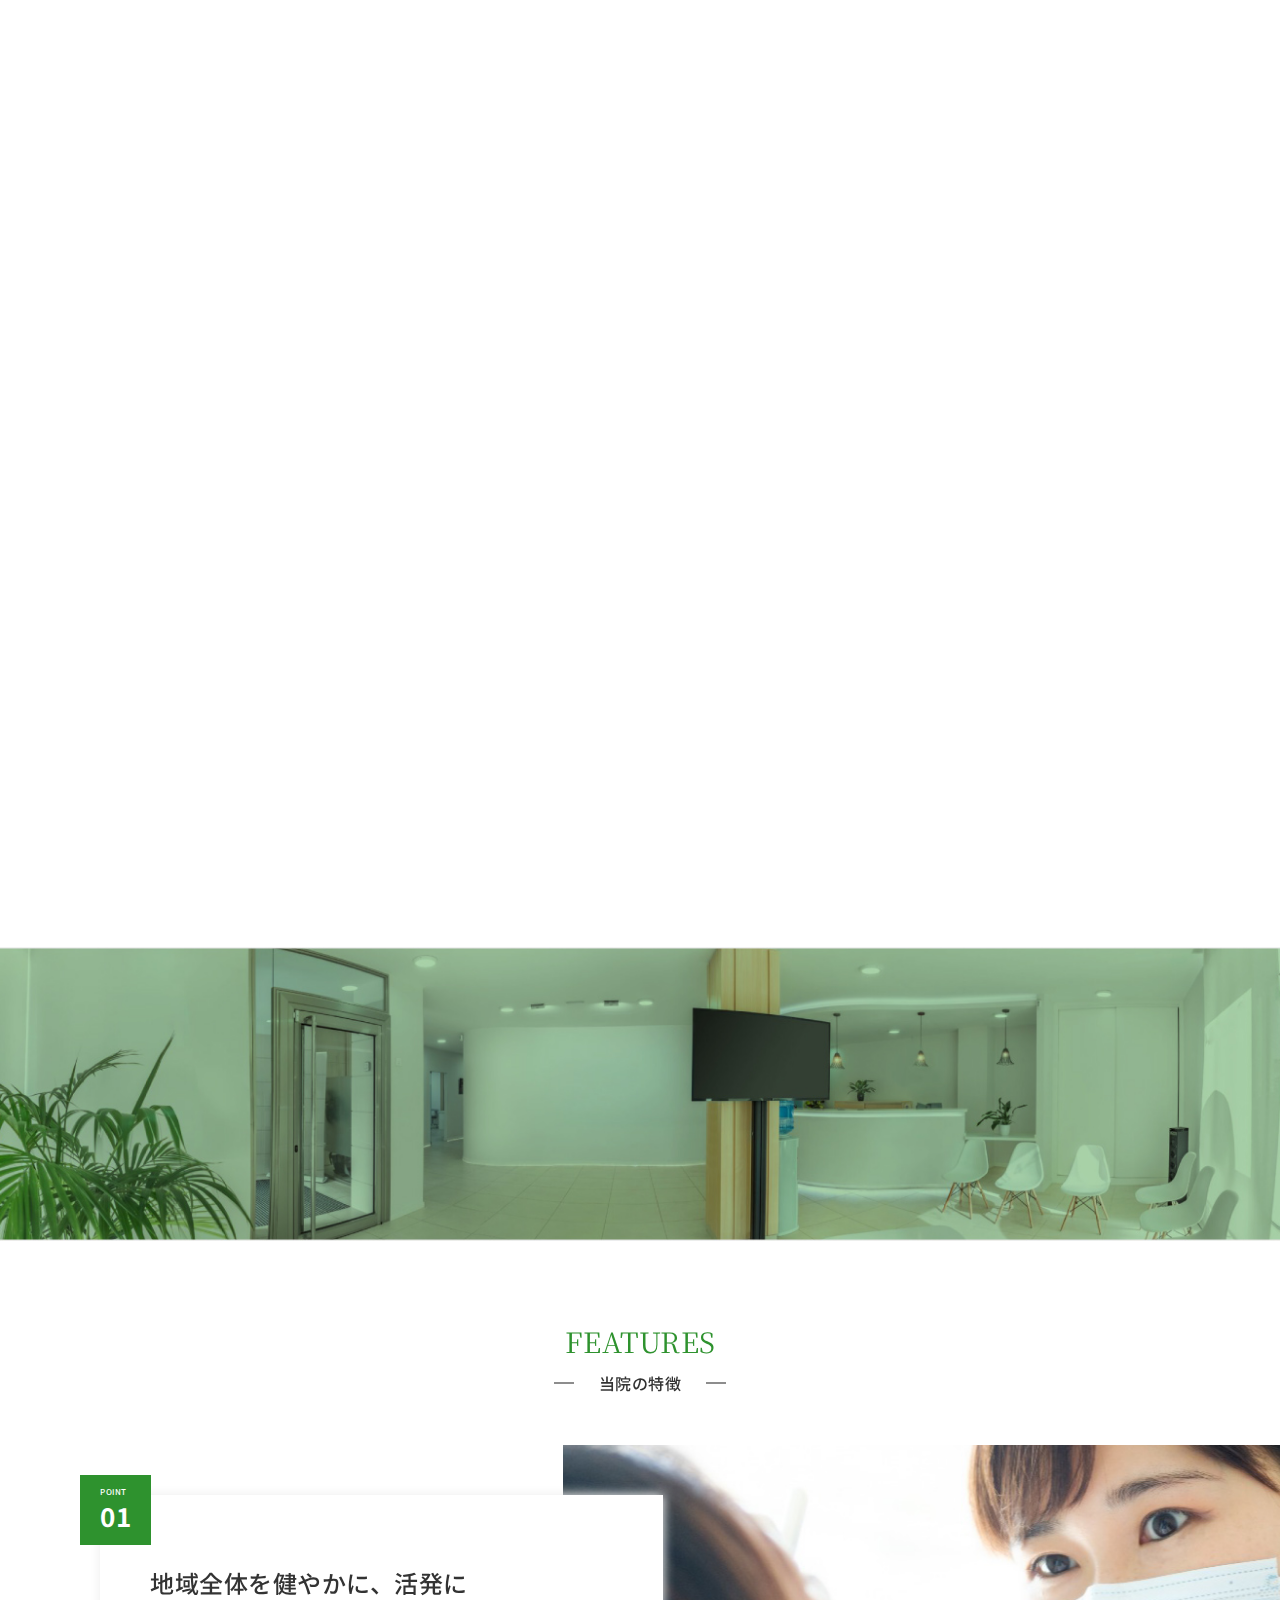
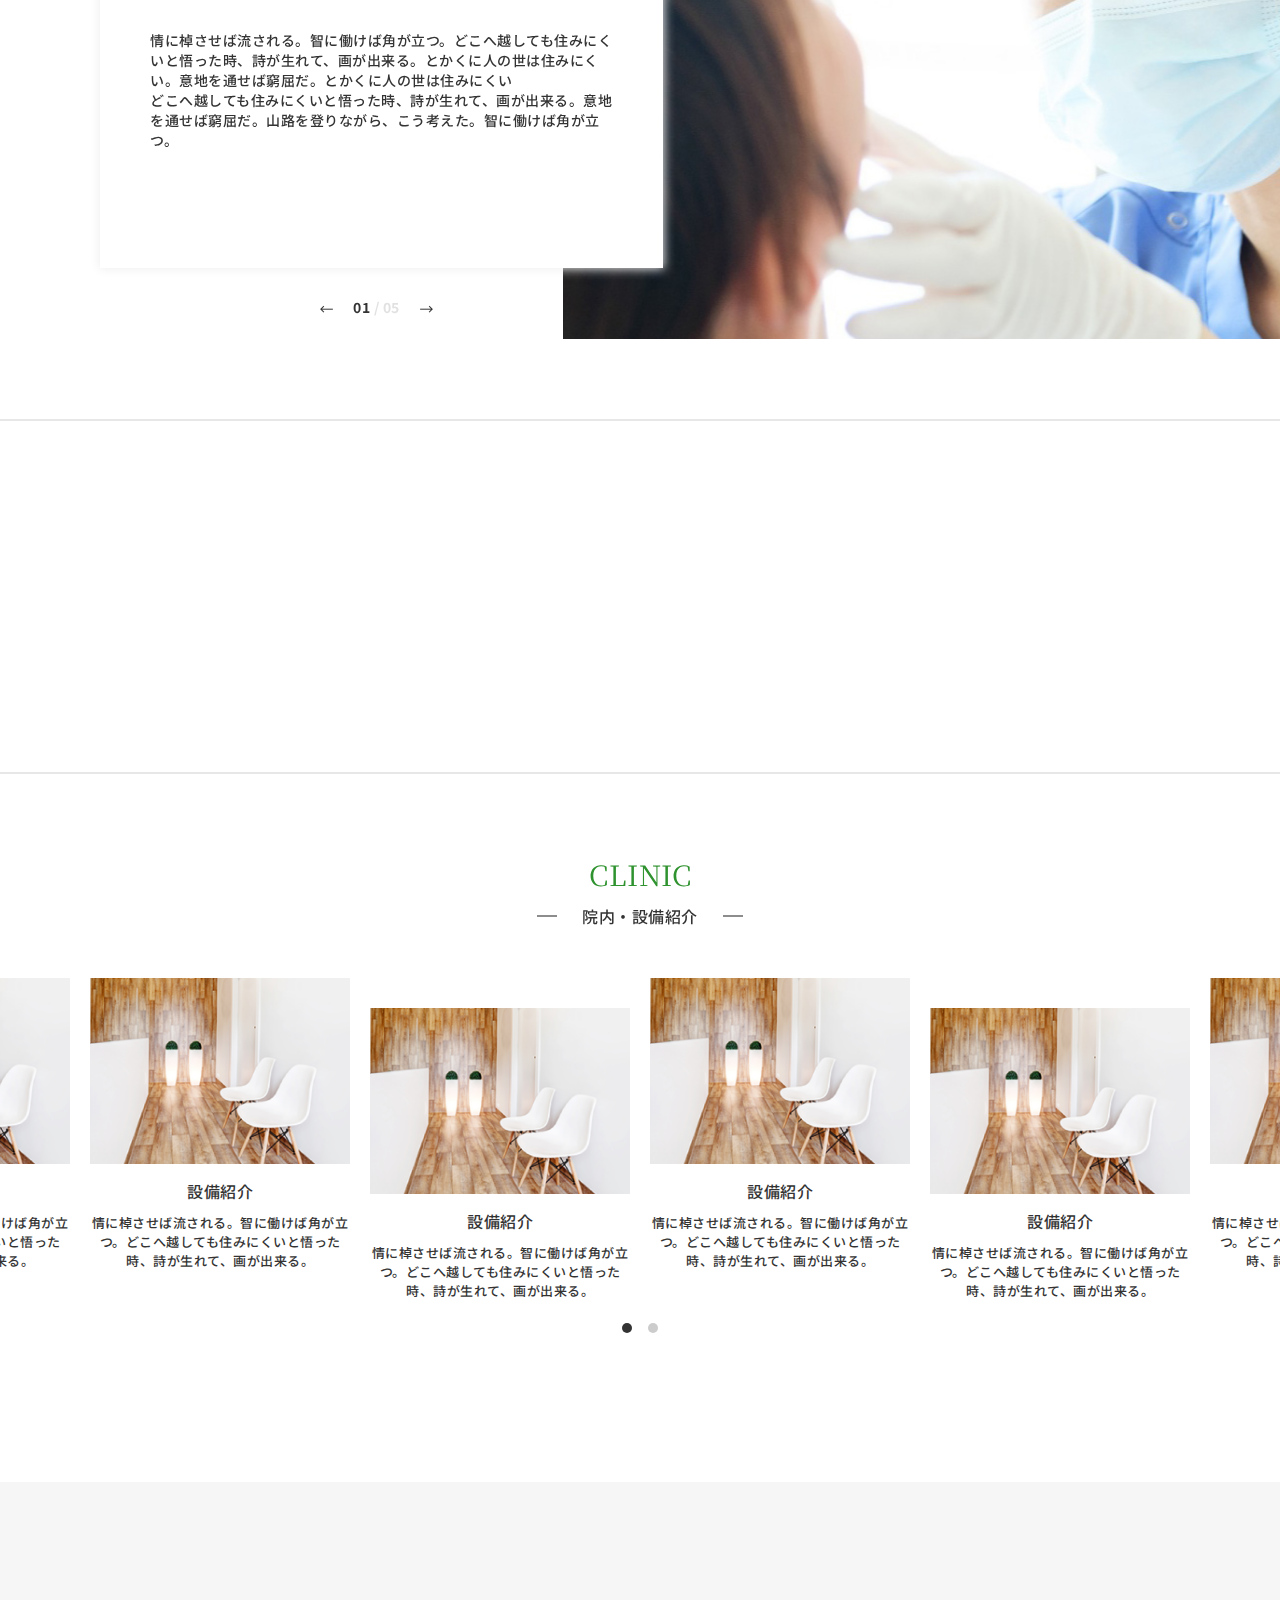
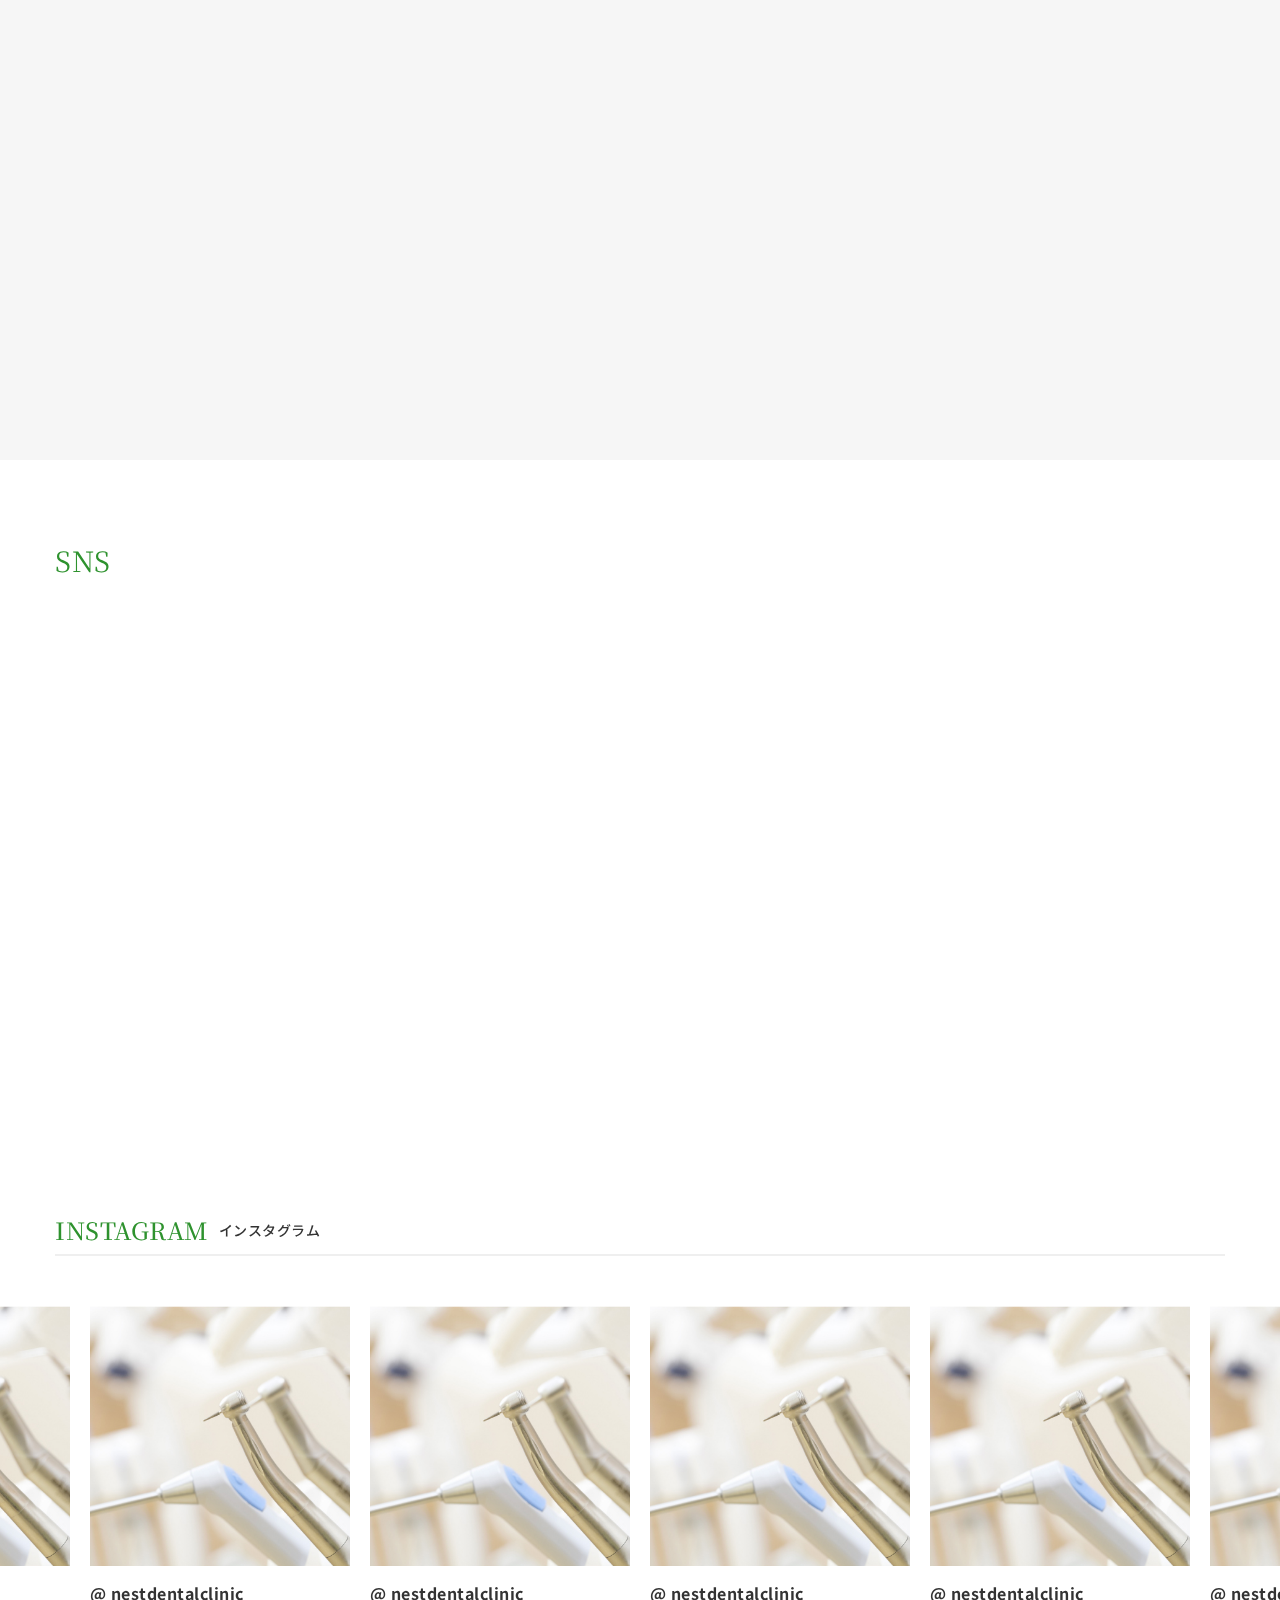
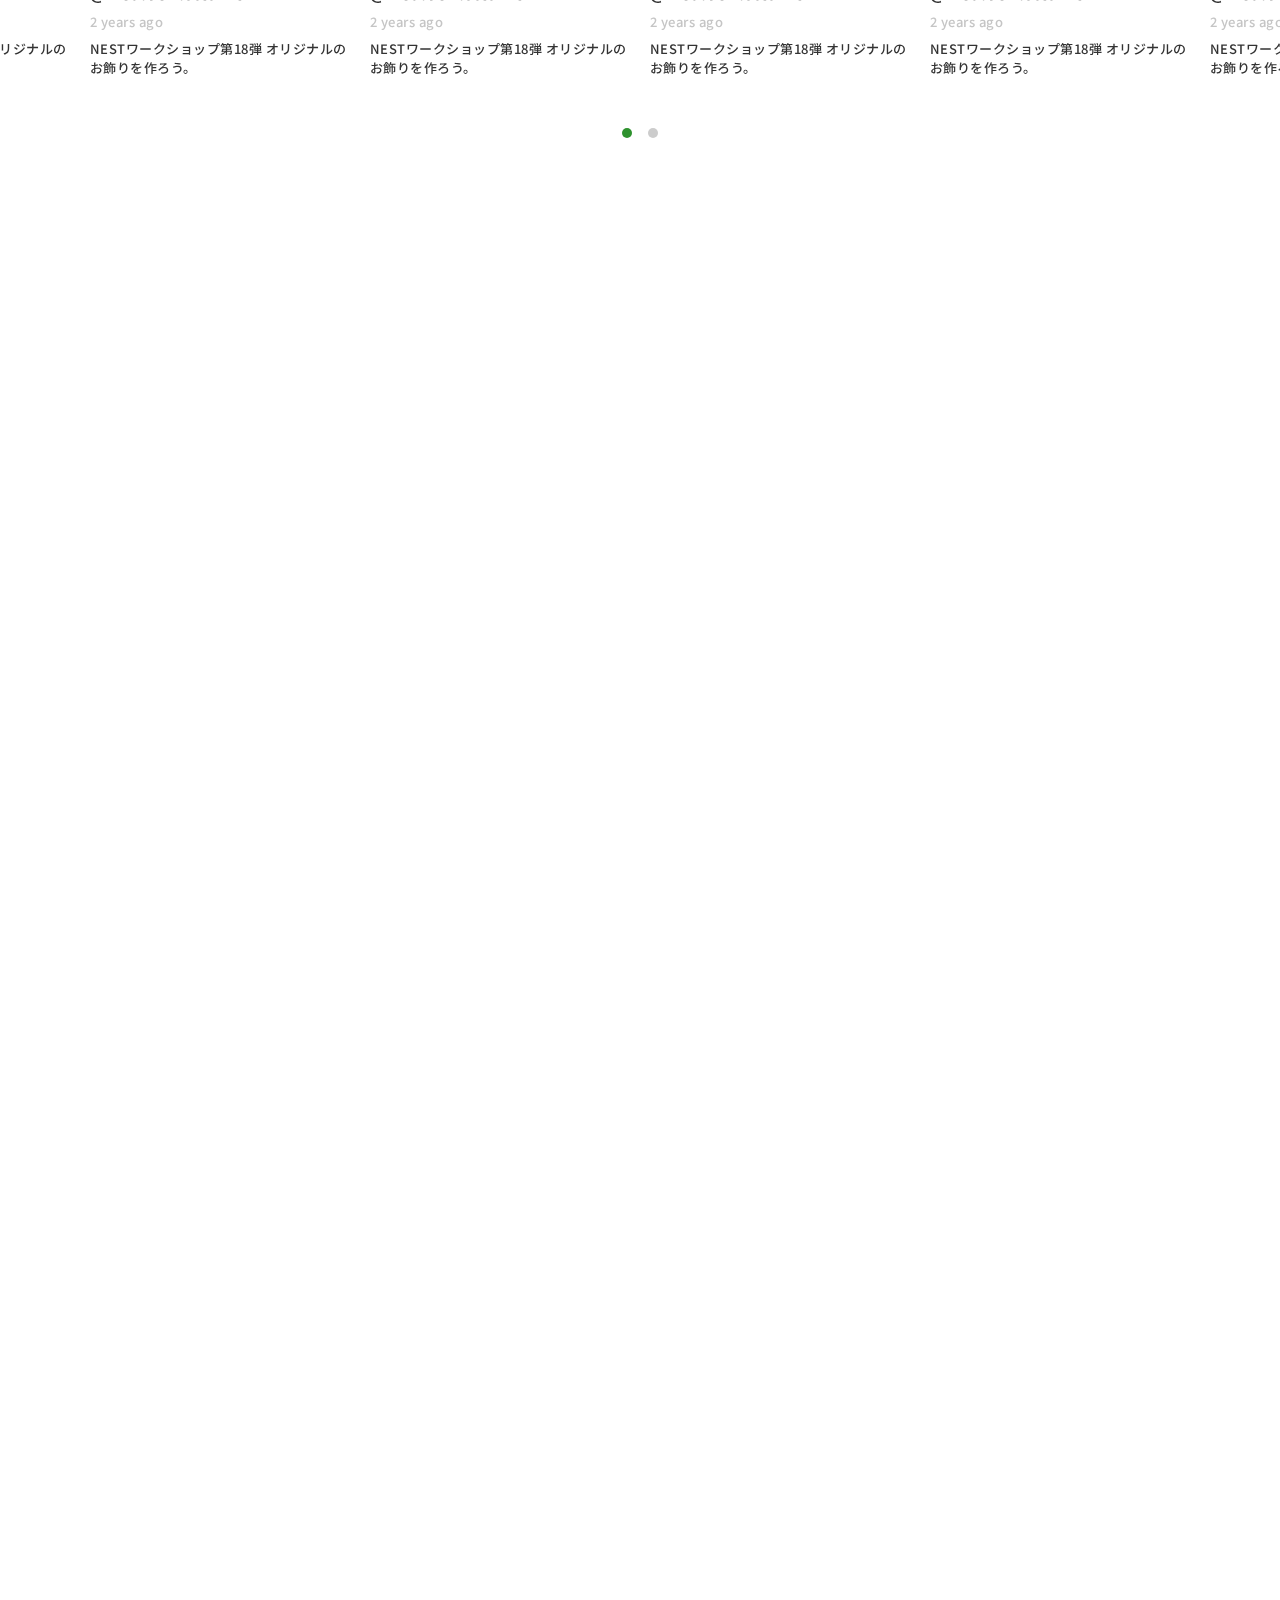
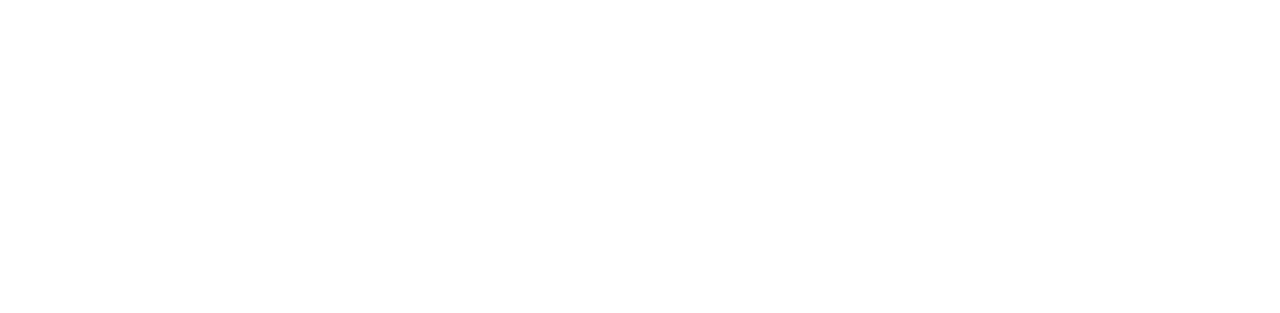
==== commit 1f0e9423: "add project" ====
--- a/index.html
+++ b/index.html
@@ -417,7 +417,7 @@
                           <div class="slider__item__box">
                               <div class="slider__item__date">
                                   <p class="-text">point</p>
-                                  <p class="-number">02</p>
+                                  <p class="-number">03</p>
                               </div>
                               <p class="slider__item__title">地域全体を健やかに、活発に</p>
                               <div class="slider__item__sub">
@@ -437,7 +437,7 @@
                           <div class="slider__item__box">
                               <div class="slider__item__date">
                                   <p class="-text">point</p>
-                                  <p class="-number">02</p>
+                                  <p class="-number">04</p>
                               </div>
                               <p class="slider__item__title">地域全体を健やかに、活発に</p>
                               <div class="slider__item__sub">
@@ -457,7 +457,7 @@
                           <div class="slider__item__box">
                               <div class="slider__item__date">
                                   <p class="-text">point</p>
-                                  <p class="-number">02</p>
+                                  <p class="-number">05</p>
                               </div>
                               <p class="slider__item__title">地域全体を健やかに、活発に</p>
                               <div class="slider__item__sub">
--- a/assets/css/main.css
+++ b/assets/css/main.css
@@ -1708,12 +1708,14 @@
         width: 88px; } }
   .section--features .sc__wrap {
     position: relative; }
-  .section--features .features__slider:not(.flickity-enabled) .slider__item + .slider__item {
-    display: none; }
   .section--features .features__slider .slider__item {
     outline: 0;
     position: relative;
-    width: 100%; }
+    width: 100%;
+    z-index: -1;
+    left: 0 !important;
+    opacity: 0;
+    transition: 0.5s; }
     .section--features .features__slider .slider__item__thumb {
       width: 56%;
       margin-left: auto;
@@ -1766,6 +1768,11 @@
       .section--features .features__slider .slider__item__readmore:hover {
         background-color: #fff;
         color: #28a745; }
+    .section--features .features__slider .slider__item.is-selected {
+      opacity: 1;
+      z-index: 0; }
+  .section--features .flickity-slider {
+    transform: none !important; }
   .section--features .slider__nav {
     position: absolute;
     bottom: 50px;
